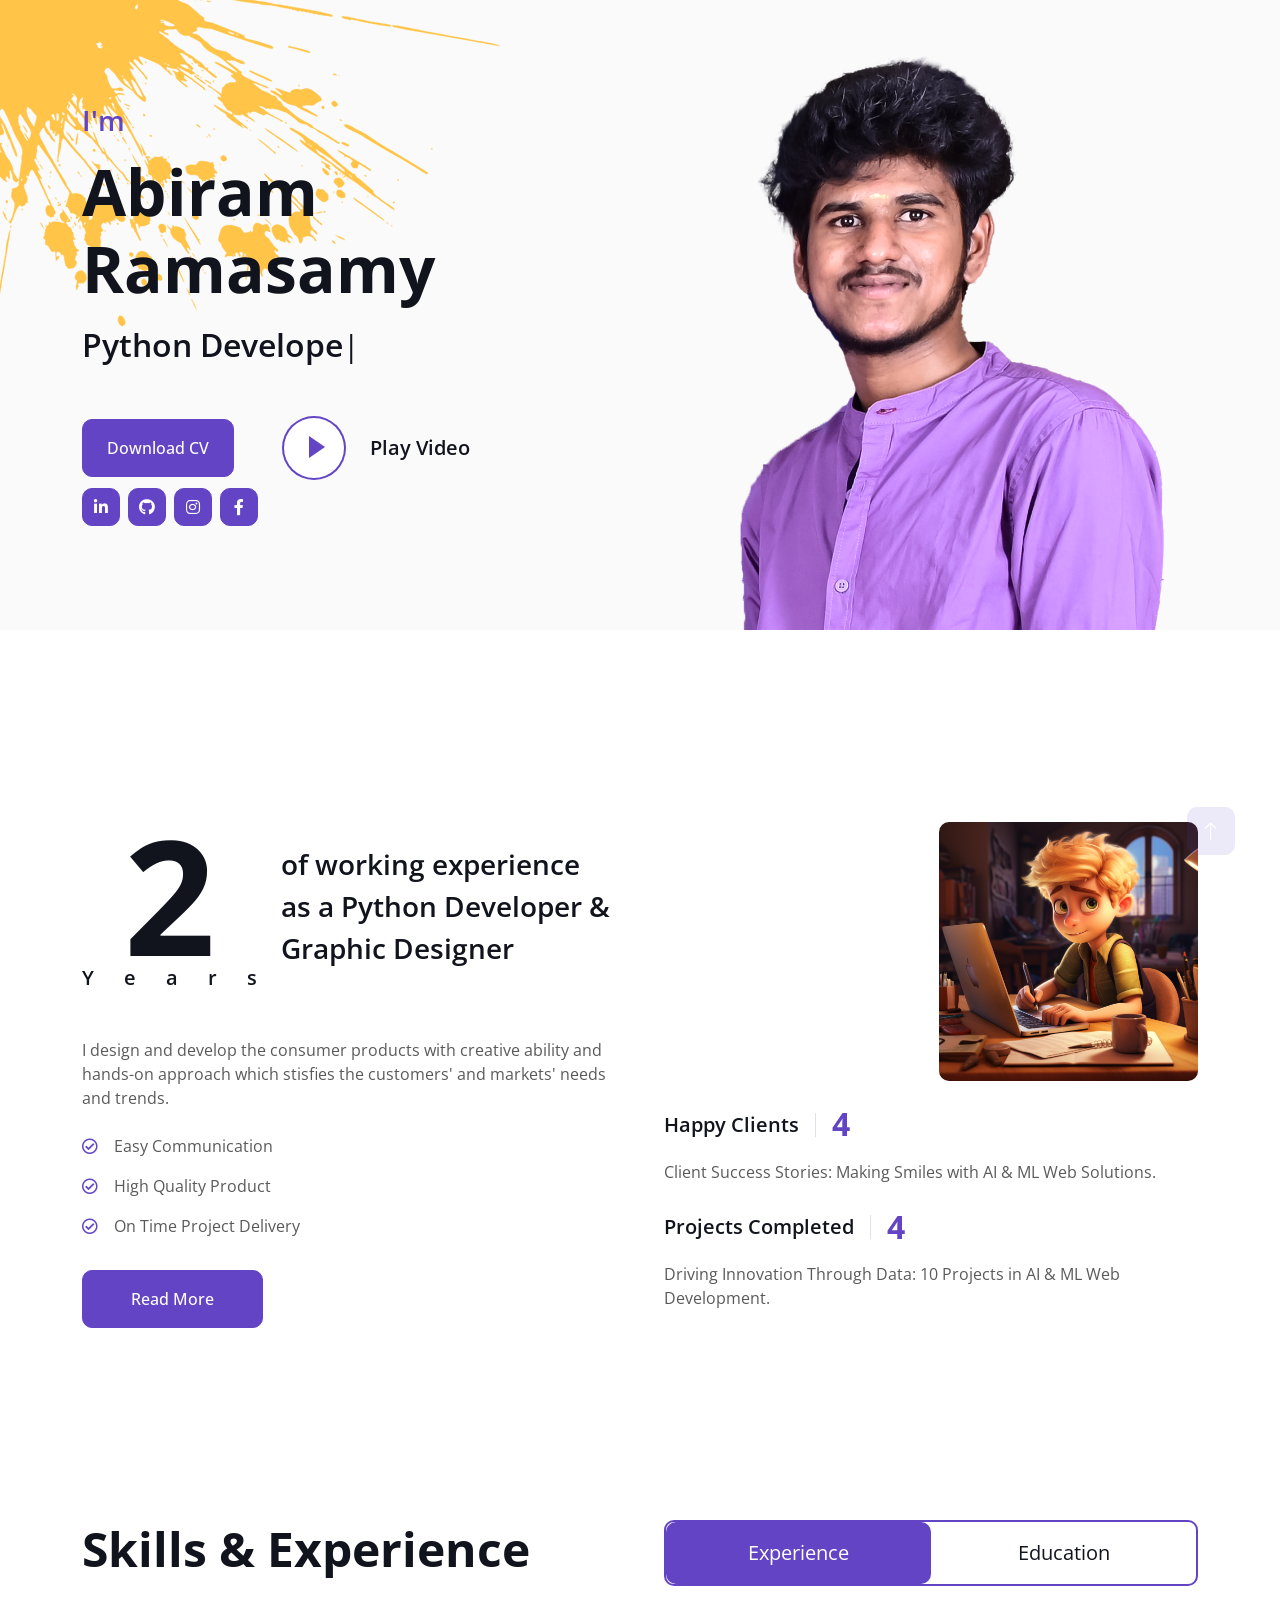
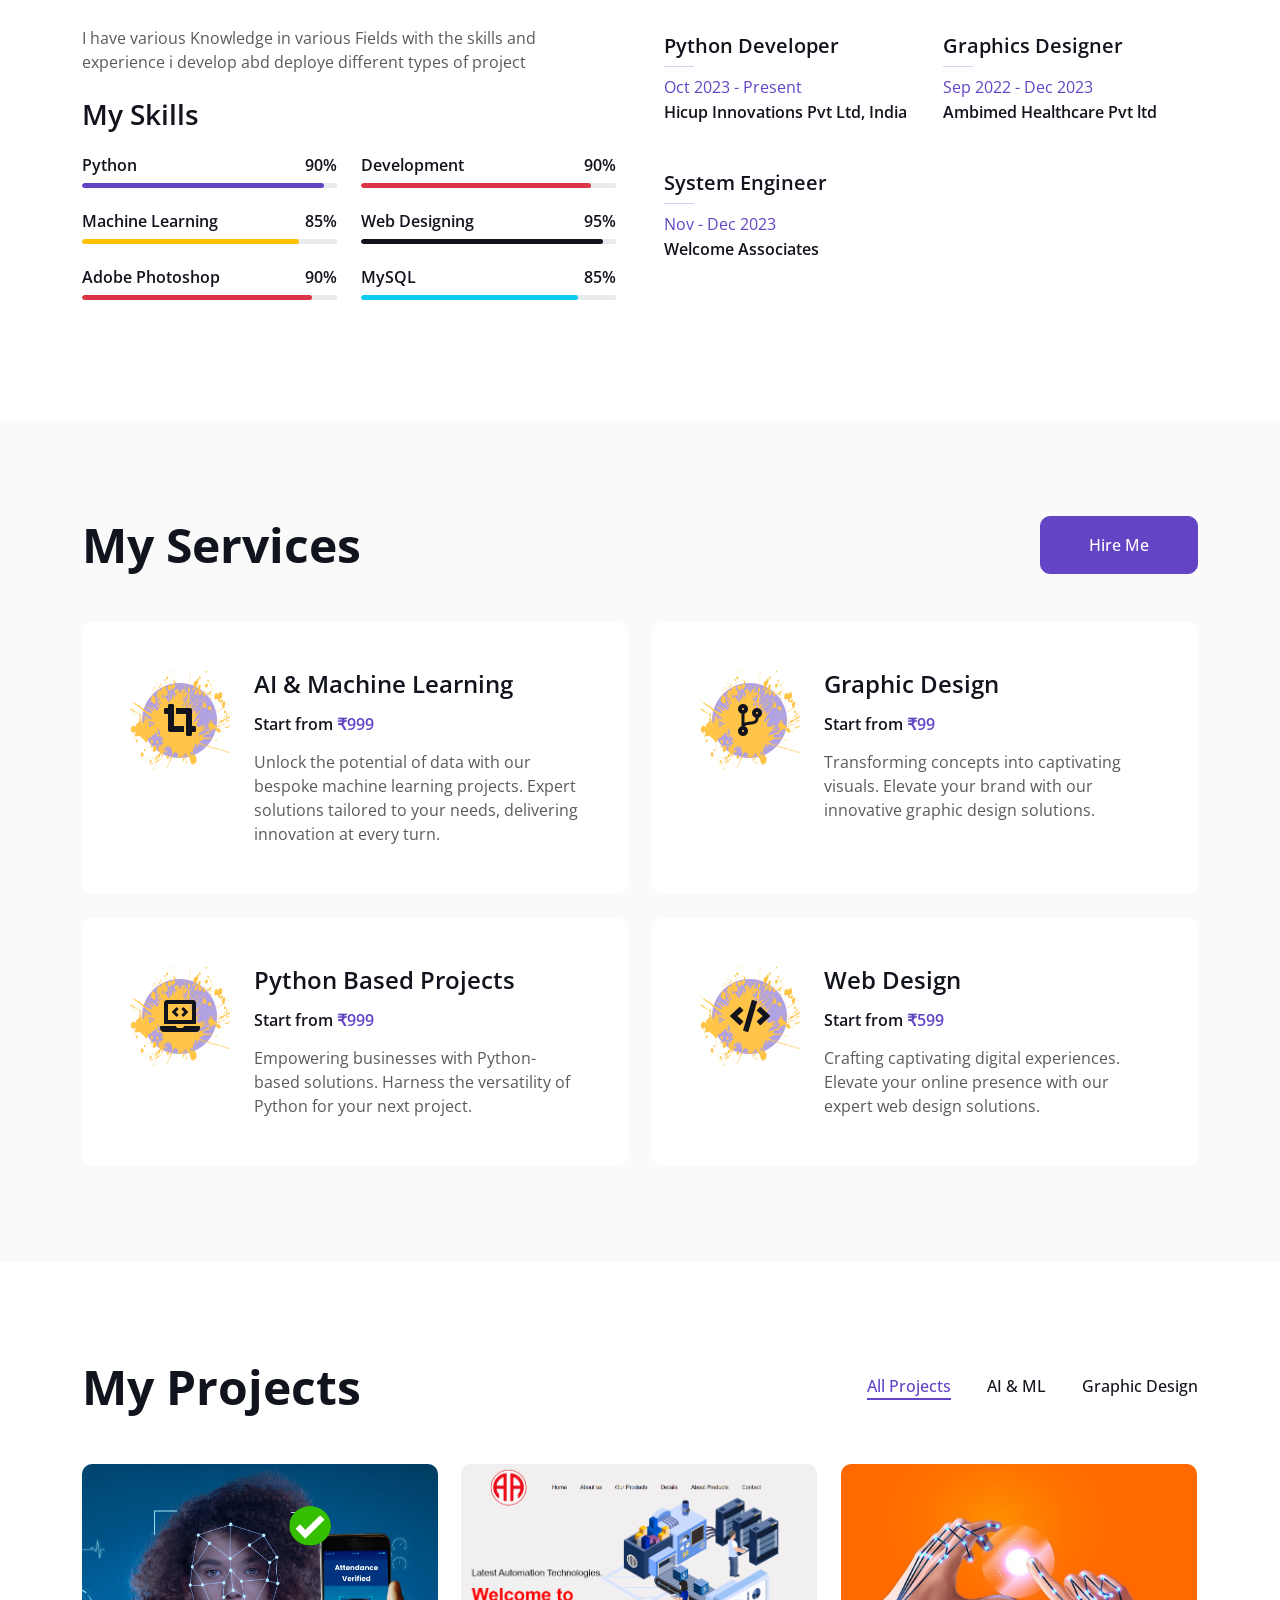
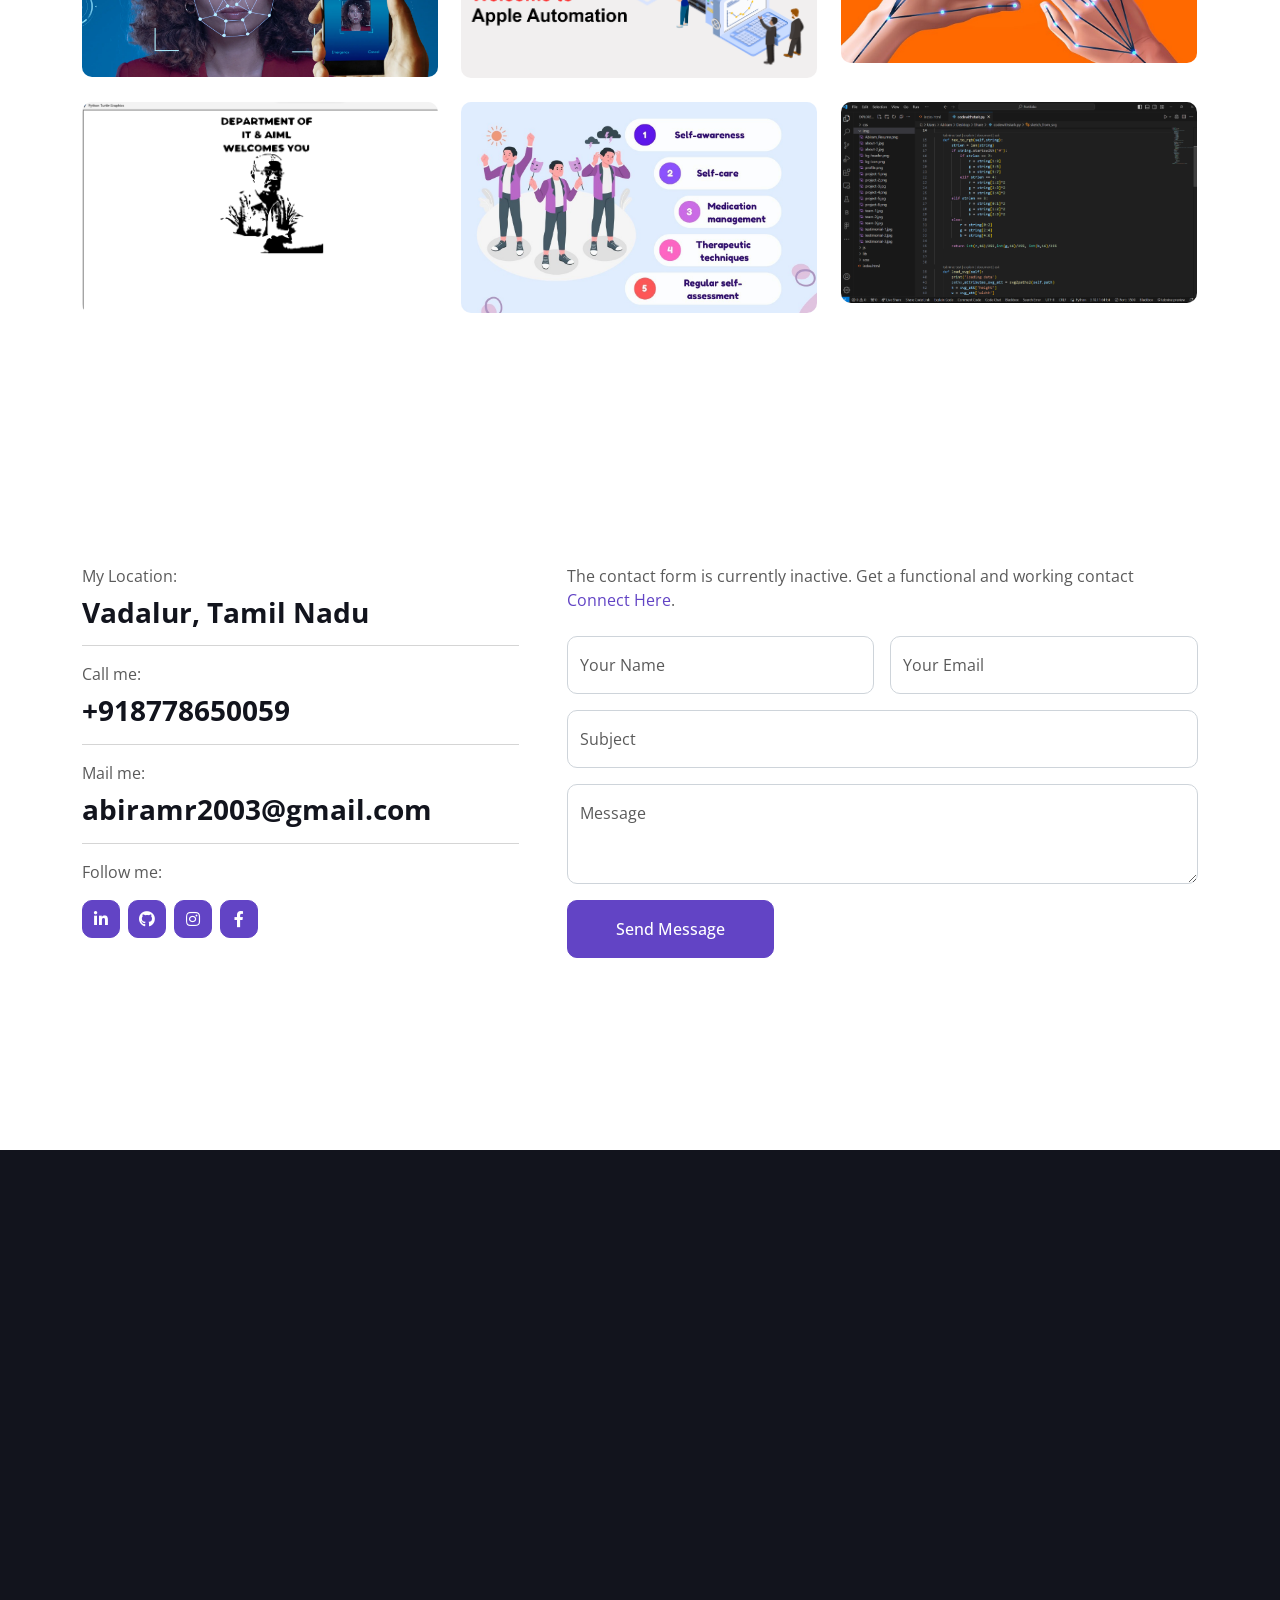
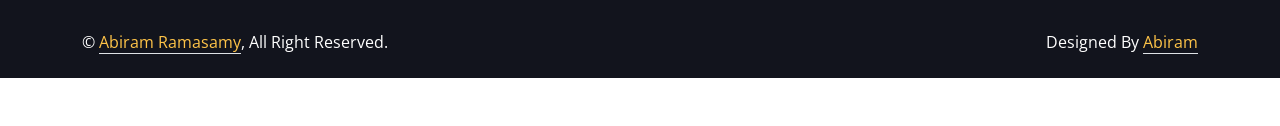
==== index.html @ 980f1acc "new js" ====
<!DOCTYPE html>
<html lang="en">

<head>
    <meta charset="utf-8">
    <title>Abiram Portfolio  </title>
    <link
      rel="shortcut icon"
      href="img/logo.png"
      type="image/x-icon"
    />
    <meta content="width=device-width, initial-scale=1.0" name="viewport">
    <meta content="" name="keywords">
    <meta content="" name="description">

    <!-- Favicon -->
    <link href="img/favicon.ico" rel="icon">

    <!-- Google Web Fonts -->
    <link rel="preconnect" href="https://fonts.googleapis.com">
    <link rel="preconnect" href="https://fonts.gstatic.com" crossorigin>
    <link href="https://fonts.googleapis.com/css2?family=Open+Sans:wght@400;500;600;700;800&display=swap" rel="stylesheet"> 

    <!-- Icon Font Stylesheet -->
    <link href="https://cdnjs.cloudflare.com/ajax/libs/font-awesome/5.10.0/css/all.min.css" rel="stylesheet">
    <link href="https://cdn.jsdelivr.net/npm/bootstrap-icons@1.4.1/font/bootstrap-icons.css" rel="stylesheet">

    <!-- Libraries Stylesheet -->
    <link href="lib/animate/animate.min.css" rel="stylesheet">
    <link href="lib/lightbox/css/lightbox.min.css" rel="stylesheet">
    <link href="lib/owlcarousel/assets/owl.carousel.min.css" rel="stylesheet">

    <!-- Customized Bootstrap Stylesheet -->
    <link href="css/bootstrap.min.css" rel="stylesheet">

    <!-- Template Stylesheet -->
    <link href="css/style.css" rel="stylesheet">
</head>

<body data-bs-spy="scroll" data-bs-target=".navbar" data-bs-offset="51">
    <!-- Spinner Start -->
    <div id="spinner" class="show bg-white position-fixed translate-middle w-100 vh-100 top-50 start-50 d-flex align-items-center justify-content-center">
        <div class="spinner-border text-primary" style="width: 3rem; height: 3rem;" role="status">
            <span class="sr-only">Loading...</span>
        </div>
    </div>
    <!-- Spinner End -->


    <!-- Navbar Start -->
    <nav class="navbar navbar-expand-lg bg-white navbar-light fixed-top shadow py-lg-0 px-4 px-lg-5 wow fadeIn" data-wow-delay="0.1s">
        <a href="index.html" class="navbar-brand d-block d-lg-none">
            <h1 class="text-primary fw-bold m-0">Abiram</h1>
        </a>
        <button type="button" class="navbar-toggler" data-bs-toggle="collapse" data-bs-target="#navbarCollapse">
            <span class="navbar-toggler-icon"></span>
        </button>
        <div class="collapse navbar-collapse justify-content-between py-4 py-lg-0" id="navbarCollapse">
            <div class="navbar-nav ms-auto py-0">
                <a href="#home" class="nav-item nav-link active">Home</a>
                <a href="#about" class="nav-item nav-link">About</a>
                <a href="#skill" class="nav-item nav-link">Skills</a>
                <a href="#service" class="nav-item nav-link">Services</a>
            </div>
            <a href="index.html" class="navbar-brand bg-secondary py-3 px-4 mx-3 d-none d-lg-block">
                <h1 class="text-primary fw-bold m-0">Abiram</h1>
            </a>
            <div class="navbar-nav me-auto py-0">
                <a href="#project" class="nav-item nav-link">Projects</a>
            <!-- <a href="#team" class="nav-item nav-link">Team</a> --> 
                <!--<a href="#testimonial" class="nav-item nav-link">Testimonial</a>--> 
                <a href="#contact" class="nav-item nav-link">Contact</a>
            </div>
        </div>
    </nav>
    <!-- Navbar End -->


    <!-- Header Start -->
    <div class="container-fluid bg-light my-6 mt-0" id="home">
        <div class="container">
            <div class="row g-5 align-items-center">
                <div class="col-lg-6 py-6 pb-0 pt-lg-0">
                    <h3 class="text-primary mb-3">I'm</h3>
                    <h1 class="display-3 mb-3">Abiram Ramasamy</h1>
                    <h2 class="typed-text-output d-inline"></h2>
                    <div class="typed-text d-none">Python Developer 🤖, Graphic Designer, Student, AI Engineer</div>
                    <div class="d-flex align-items-center pt-5">
                        <a href="img/Abiram_Resume.pdf" class="btn btn-primary py-3 px-4 me-5">Download CV</a>
                        <button type="button" class="btn-play" data-bs-toggle="modal"
                            data-src="https://www.youtube.com/embed/DWRcNpR6Kdc" data-bs-target="#videoModal">
                            <span></span>
                        </button>
                        <h5 class="ms-4 mb-0 d-none d-sm-block">Play Video</h5>
                    </div>



                    <div class="d-flex pt-2">
                        <a class="btn btn-square btn-primary me-2" href="https://www.linkedin.com/in/abiram-r/"><i class="fab fa-linkedin-in"></i></a>
                        <a class="btn btn-square btn-primary me-2" href="https://github.com/abiram965"><i class="fab fa-github"></i></a>
                        <a class="btn btn-square btn-primary me-2" href="https://www.instagram.com/abiram_ramasamy/"><i class="fab fa-instagram"></i></a>
                        <a class="btn btn-square btn-primary me-2" href="https://www.facebook.com/profile.php?id=100009310521903"><i class="fab fa-facebook-f"></i></a>
                    </div>

                </div>
                <div class="col-lg-6">
                    <img class="img-fluid" src="img/Head.png" alt="">
                </div>
            </div>
        </div>
    </div>
    <!-- Header End -->


    <!-- Video Modal Start -->
    <div class="modal modal-video fade" id="videoModal" tabindex="-1" aria-labelledby="exampleModalLabel" aria-hidden="true">
        <div class="modal-dialog">
            <div class="modal-content rounded-0">
                <div class="modal-header">
                    <h3 class="modal-title" id="exampleModalLabel">Youtube Video</h3>
                    <button type="button" class="btn-close" data-bs-dismiss="modal" aria-label="Close"></button>
                </div>
                <div class="modal-body">
                    <!-- 16:9 aspect ratio -->
                    <div class="ratio ratio-16x9">
                        <iframe class="embed-responsive-item" src="" id="video" allowfullscreen allowscriptaccess="always"
                            allow="autoplay"></iframe>
                    </div>
                </div>
            </div>
        </div>
    </div>
    <!-- Video Modal End -->


    <!-- About Start -->
    <div class="container-xxl py-6" id="about">
        <div class="container">
            <div class="row g-5">
                <div class="col-lg-6 wow fadeInUp" data-wow-delay="0.1s">
                    <div class="d-flex align-items-center mb-5">
                        <div class="years flex-shrink-0 text-center me-4">
                            <h1 class="display-1 mb-0">2</h1>
                            <h5 class="mb-0">Years</h5>
                        </div>
                        <h3 class="lh-base mb-0">of working experience as a Python Developer & Graphic Designer</h3>
                    </div>
                    <p class="mb-4">I design and develop the consumer products with creative ability and
                        hands-on approach which stisfies the customers' and markets' needs and trends.</p>
                    <p class="mb-3"><i class="far fa-check-circle text-primary me-3"></i>Easy Communication</p>
                    <p class="mb-3"><i class="far fa-check-circle text-primary me-3"></i>High Quality Product</p>
                    <p class="mb-3"><i class="far fa-check-circle text-primary me-3"></i>On Time Project Delivery</p>
                    <a class="btn btn-primary py-3 px-5 mt-3" href="">Read More</a>
                </div>
                <div class="col-lg-6 wow fadeInUp" data-wow-delay="0.5s">
                    <div class="row g-3 mb-4">
                        <div class="col-sm-6">
                            <img class="img-fluid rounded" src="img/about-1.jpg" alt="">
                        </div>
                        <div class="col-sm-6">
                            <img class="img-fluid rounded" src="img/about-2.jpg" alt="">
                        </div>
                    </div>
                    <div class="d-flex align-items-center mb-3">
                        <h5 class="border-end pe-3 me-3 mb-0">Happy Clients</h5>
                        <h2 class="text-primary fw-bold mb-0" data-toggle="counter-up">10</h2>
                    </div>
                    <p class="mb-4">Client Success Stories: Making Smiles with AI & ML Web Solutions.</p>
                    <div class="d-flex align-items-center mb-3">
                        <h5 class="border-end pe-3 me-3 mb-0">Projects Completed</h5>
                        <h2 class="text-primary fw-bold mb-0" data-toggle="counter-up">10</h2>
                    </div>
                    <p class="mb-0">Driving Innovation Through Data: 10 Projects in AI & ML Web Development.</p>
                </div>
            </div>
        </div>
    </div>
    <!-- About End -->


    <!-- Expertise Start -->
    <div class="container-xxl py-6 pb-5" id="skill">
        <div class="container">
            <div class="row g-5">
                <div class="col-lg-6 wow fadeInUp" data-wow-delay="0.1s">
                    <h1 class="display-5 mb-5">Skills & Experience</h1>
                    <p class="mb-4">I have various Knowledge in various Fields with the skills and experience i develop abd deploye different types of project</p>
                    <h3 class="mb-4">My Skills</h3>
                    <div class="row align-items-center">
                        <div class="col-md-6">
                            <div class="skill mb-4">
                                <div class="d-flex justify-content-between">
                                    <h6 class="font-weight-bold">Python</h6>
                                    <h6 class="font-weight-bold">90%</h6>
                                </div>
                                <div class="progress">
                                    <div class="progress-bar bg-primary" role="progressbar" aria-valuenow="95" aria-valuemin="0" aria-valuemax="100"></div>
                                </div>
                            </div>
                            <div class="skill mb-4">
                                <div class="d-flex justify-content-between">
                                    <h6 class="font-weight-bold">Machine Learning</h6>
                                    <h6 class="font-weight-bold">85%</h6>
                                </div>
                                <div class="progress">
                                    <div class="progress-bar bg-warning" role="progressbar" aria-valuenow="85" aria-valuemin="0" aria-valuemax="100"></div>
                                </div>
                            </div>
                            <div class="skill mb-4">
                                <div class="d-flex justify-content-between">
                                    <h6 class="font-weight-bold">Adobe Photoshop</h6>
                                    <h6 class="font-weight-bold">90%</h6>
                                </div>
                                <div class="progress">
                                    <div class="progress-bar bg-danger" role="progressbar" aria-valuenow="90" aria-valuemin="0" aria-valuemax="100"></div>
                                </div>
                            </div>
                        </div>
                        <div class="col-md-6">
                            <div class="skill mb-4">
                                <div class="d-flex justify-content-between">
                                    <h6 class="font-weight-bold">Development</h6>
                                    <h6 class="font-weight-bold">90%</h6>
                                </div>
                                <div class="progress">
                                    <div class="progress-bar bg-danger" role="progressbar" aria-valuenow="90" aria-valuemin="0" aria-valuemax="100"></div>
                                </div>
                            </div>
                            <div class="skill mb-4">
                                <div class="d-flex justify-content-between">
                                    <h6 class="font-weight-bold">Web Designing</h6>
                                    <h6 class="font-weight-bold">95%</h6>
                                </div>
                                <div class="progress">
                                    <div class="progress-bar bg-dark" role="progressbar" aria-valuenow="95" aria-valuemin="0" aria-valuemax="100"></div>
                                </div>
                            </div>
                            <div class="skill mb-4">
                                <div class="d-flex justify-content-between">
                                    <h6 class="font-weight-bold">MySQL</h6>
                                    <h6 class="font-weight-bold">85%</h6>
                                </div>
                                <div class="progress">
                                    <div class="progress-bar bg-info" role="progressbar" aria-valuenow="85" aria-valuemin="0" aria-valuemax="100"></div>
                                </div>
                            </div>
                        </div>
                    </div>
                </div>
                <div class="col-lg-6 wow fadeInUp" data-wow-delay="0.5s">
                    <ul class="nav nav-pills rounded border border-2 border-primary mb-5">
                        <li class="nav-item w-50">
                            <button class="nav-link w-100 py-3 fs-5 active" data-bs-toggle="pill" href="#tab-1">Experience</button>
                        </li>
                        <li class="nav-item w-50">
                            <button class="nav-link w-100 py-3 fs-5" data-bs-toggle="pill" href="#tab-2">Education</button>
                        </li>
                    </ul>
                    <div class="tab-content">
                        <div id="tab-1" class="tab-pane fade show p-0 active">
                            <div class="row gy-5 gx-4">
                                <div class="col-sm-6">
                                    <h5> Python Developer</h5>
                                    <hr class="text-primary my-2">
                                    <p class="text-primary mb-1">Oct 2023  - Present </p>
                                    <h6 class="mb-0">Hicup Innovations Pvt  Ltd, India</h6>
                                </div>
                                <div class="col-sm-6">
                                    <h5>Graphics Designer</h5>
                                    <hr class="text-primary my-2">
                                    <p class="text-primary mb-1">Sep 2022 - Dec 2023</p>
                                    <h6 class="mb-0">Ambimed Healthcare Pvt ltd</h6>
                                </div>
                                <div class="col-sm-6">
                                    <h5>System Engineer</h5>
                                    <hr class="text-primary my-2">
                                    <p class="text-primary mb-1">Nov - Dec 2023</p>
                                    <h6 class="mb-0">Welcome Associates</h6>
                                </div>
                               
                            </div>
                        </div>
                        <div id="tab-2" class="tab-pane fade show p-0">
                            <div class="row gy-5 gx-4">
                                <div class="col-sm-6">
                                    <h5>Bachelor of Artificial Intelligence and Machine Learning</h5>
                                    <hr class="text-primary my-2">
                                    <p class="text-primary mb-1">2021 - 2025</p>
                                    <h6 class="mb-0">SNS COLLEGE OF TECHNOLOGY</h6>
                                </div>
                                <div class="col-sm-6">
                                    <h5>All India Senior School Certificate Examination (AISSCE)</h5>
                                    <hr class="text-primary my-2">
                                    <p class="text-primary mb-1">2020 - 2021</p>
                                    <h6 class="mb-0">Jawahar Higher  Sec School, CBSE</h6>
                                </div>
                                <div class="col-sm-6">
                                    <h5>All India Secondary School Examination (AISSE)</h5>
                                    <hr class="text-primary my-2">
                                    <p class="text-primary mb-1">2018 - 2019</p>
                                    <h6 class="mb-0">Jawahar Higher  Sec School, CBSE</h6>
                                </div>
                                
                            </div>
                        </div>
                    </div>
                </div>
            </div>
        </div>
    </div>
    <!-- Expertise End -->


    <!-- Service Start -->
    <div class="container-fluid bg-light my-5 py-6" id="service">
        <div class="container">
            <div class="row g-5 mb-5 wow fadeInUp" data-wow-delay="0.1s">
                <div class="col-lg-6">
                    <h1 class="display-5 mb-0">My Services</h1>
                </div>
                <div class="col-lg-6 text-lg-end">
                    <a class="btn btn-primary py-3 px-5" href="">Hire Me</a>
                </div>
            </div>
            <div class="row g-4">
                <div class="col-lg-6 wow fadeInUp" data-wow-delay="0.1s">
                    <div class="service-item d-flex flex-column flex-sm-row bg-white rounded h-100 p-4 p-lg-5">
                        <div class="bg-icon flex-shrink-0 mb-3">
                            <i class="fa fa-crop-alt fa-2x text-dark"></i>
                        </div>
                        <div class="ms-sm-4">
                            <h4 class="mb-3">AI & Machine Learning</h4>
                            <h6 class="mb-3">Start from <span class="text-primary">₹999</span></h6>
                            <span>Unlock the potential of data with our bespoke machine learning projects. Expert solutions tailored to your needs, delivering innovation at every turn.</span>
                        </div>
                    </div>
                </div>
                <div class="col-lg-6 wow fadeInUp" data-wow-delay="0.3s">
                    <div class="service-item d-flex flex-column flex-sm-row bg-white rounded h-100 p-4 p-lg-5">
                        <div class="bg-icon flex-shrink-0 mb-3">
                            <i class="fa fa-code-branch fa-2x text-dark"></i>
                        </div>
                        <div class="ms-sm-4">
                            <h4 class="mb-3">Graphic Design</h4>
                            <h6 class="mb-3">Start from <span class="text-primary">₹99</span></h6>
                            <span>Transforming concepts into captivating visuals. Elevate your brand with our innovative graphic design solutions.</span>
                        </div>
                    </div>
                </div>
                <div class="col-lg-6 wow fadeInUp" data-wow-delay="0.3s">
                    <div class="service-item d-flex flex-column flex-sm-row bg-white rounded h-100 p-4 p-lg-5">
                        <div class="bg-icon flex-shrink-0 mb-3">
                            <i class="fa fa-laptop-code fa-2x text-dark"></i>
                        </div>
                        <div class="ms-sm-4">
                            <h4 class="mb-3">Python Based Projects</h4>
                            <h6 class="mb-3">Start from <span class="text-primary">₹999</span></h6>
                            <span>Empowering businesses with Python-based solutions. Harness the versatility of Python for your next project.</span>
                        </div>
                    </div>
                </div>

                <div class="col-lg-6 wow fadeInUp" data-wow-delay="0.1s">
                    <div class="service-item d-flex flex-column flex-sm-row bg-white rounded h-100 p-4 p-lg-5">
                        <div class="bg-icon flex-shrink-0 mb-3">
                            <i class="fa fa-code fa-2x text-dark"></i>
                        </div>
                        <div class="ms-sm-4">
                            <h4 class="mb-3">Web Design</h4>
                            <h6 class="mb-3">Start from <span class="text-primary">₹599</span></h6>
                            <span>Crafting captivating digital experiences. Elevate your online presence with our expert web design solutions.</span>
                        </div>
                    </div>
                </div>
                
            </div>
        </div>
    </div>
    <!-- Service End -->


    <!-- Projects Start -->
    <div class="container-xxl py-6 pt-5" id="project">
        <div class="container">
            <div class="row g-5 mb-5 align-items-center wow fadeInUp" data-wow-delay="0.1s">
                <div class="col-lg-6">
                    <h1 class="display-5 mb-0">My Projects</h1>
                </div>
                <div class="col-lg-6 text-lg-end">
                    <ul class="list-inline mx-n3 mb-0" id="portfolio-flters">
                        <li class="mx-3 active" data-filter="*">All Projects</li>
                        <li class="mx-3" data-filter=".first">AI & ML</li>
                        <li class="mx-3" data-filter=".second">Graphic Design</li>
                    </ul>
                </div>
            </div>
            <div class="row g-4 portfolio-container wow fadeInUp" data-wow-delay="0.1s">
                <div class="col-lg-4 col-md-6 portfolio-item first">
                    <div class="portfolio-img rounded overflow-hidden">
                        <img class="img-fluid" src="img/project-1.png" alt="">
                        <div class="portfolio-btn">
                            <a class="btn btn-lg-square btn-outline-secondary border-2 mx-1" href="img/project-1.png" data-lightbox="portfolio"><i class="fa fa-eye"></i></a>
                            <a class="btn btn-lg-square btn-outline-secondary border-2 mx-1" href=""><i class="fa fa-link"></i></a>
                        </div>
                    </div>
                </div>
                <div class="col-lg-4 col-md-6 portfolio-item second">
                    <div class="portfolio-img rounded overflow-hidden">
                        <img class="img-fluid" src="img/project-2.png" alt="">
                        <div class="portfolio-btn">
                            <a class="btn btn-lg-square btn-outline-secondary border-2 mx-1" href="img/project-2.png" data-lightbox="portfolio"><i class="fa fa-eye"></i></a>
                            <a class="btn btn-lg-square btn-outline-secondary border-2 mx-1" href=""><i class="fa fa-link"></i></a>
                        </div>
                    </div>
                </div>
                <div class="col-lg-4 col-md-6 portfolio-item first">
                    <div class="portfolio-img rounded overflow-hidden">
                        <img class="img-fluid" src="img/project-3.jpg" alt="">
                        <div class="portfolio-btn">
                            <a class="btn btn-lg-square btn-outline-secondary border-2 mx-1" href="img/project-3.jpg" data-lightbox="portfolio"><i class="fa fa-eye"></i></a>
                            <a class="btn btn-lg-square btn-outline-secondary border-2 mx-1" href=""><i class="fa fa-link"></i></a>
                        </div>
                    </div>
                </div>
                <div class="col-lg-4 col-md-6 portfolio-item second">
                    <div class="portfolio-img rounded overflow-hidden">
                        <img class="img-fluid" src="img/project-4.png" alt="">
                        <div class="portfolio-btn">
                            <a class="btn btn-lg-square btn-outline-secondary border-2 mx-1" href="img/project-4.png" data-lightbox="portfolio"><i class="fa fa-eye"></i></a>
                            <a class="btn btn-lg-square btn-outline-secondary border-2 mx-1" href=""><i class="fa fa-link"></i></a>
                        </div>
                    </div>
                </div>
                <div class="col-lg-4 col-md-6 portfolio-item first">
                    <div class="portfolio-img rounded overflow-hidden">
                        <img class="img-fluid" src="img/project-5.jpg" alt="">
                        <div class="portfolio-btn">
                            <a class="btn btn-lg-square btn-outline-secondary border-2 mx-1" href="img/project-5.jpg" data-lightbox="portfolio"><i class="fa fa-eye"></i></a>
                            <a class="btn btn-lg-square btn-outline-secondary border-2 mx-1" href=""><i class="fa fa-link"></i></a>
                        </div>
                    </div>
                </div>
                <div class="col-lg-4 col-md-6 portfolio-item second">
                    <div class="portfolio-img rounded overflow-hidden">
                        <img class="img-fluid" src="img/project-6.png" alt="">
                        <div class="portfolio-btn">
                            <a class="btn btn-lg-square btn-outline-secondary border-2 mx-1" href="img/project-6.png" data-lightbox="portfolio"><i class="fa fa-eye"></i></a>
                            <a class="btn btn-lg-square btn-outline-secondary border-2 mx-1" href=""><i class="fa fa-link"></i></a>
                        </div>
                    </div>
                </div>
            </div>
        </div>
    </div>
    <!-- Projects End -->


    <!-- Team Start 
    <div class="container-xxl py-6 pb-5" id="team">
        <div class="container">
            <div class="row g-5 mb-5 wow fadeInUp" data-wow-delay="0.1s">
                <div class="col-lg-6">
                    <h1 class="display-5 mb-0">Team Members</h1>
                </div>
                <div class="col-lg-6 text-lg-end">
                    <a class="btn btn-primary py-3 px-5" href="">Contact Us</a>
                </div>
            </div>
            <div class="row g-4">
                <div class="col-lg-4 col-md-6 wow fadeInUp" data-wow-delay="0.1s">
                    <div class="team-item position-relative">
                        <img class="img-fluid rounded" src="img/team-1.jpg" alt="">
                        <div class="team-text bg-white rounded-end p-4">
                            <div>
                                <h5>Full Name</h5>
                                <span>Designer</span>
                            </div>
                            <i class="fa fa-arrow-right fa-2x text-primary"></i>
                        </div>
                    </div>
                </div>
                <div class="col-lg-4 col-md-6 wow fadeInUp" data-wow-delay="0.3s">
                    <div class="team-item position-relative">
                        <img class="img-fluid rounded" src="img/team-2.jpg" alt="">
                        <div class="team-text bg-white rounded-end p-4">
                            <div>
                                <h5>Full Name</h5>
                                <span>Designer</span>
                            </div>
                            <i class="fa fa-arrow-right fa-2x text-primary"></i>
                        </div>
                    </div>
                </div>
                <div class="col-lg-4 col-md-6 wow fadeInUp" data-wow-delay="0.5s">
                    <div class="team-item position-relative">
                        <img class="img-fluid rounded" src="img/team-3.jpg" alt="">
                        <div class="team-text bg-white rounded-end p-4">
                            <div>
                                <h5>Full Name</h5>
                                <span>Designer</span>
                            </div>
                            <i class="fa fa-arrow-right fa-2x text-primary"></i>
                        </div>
                    </div>
                </div>
            </div>
        </div>
    </div>


    -->
    <!-- Team End -->


    <!-- Testimonial Start 
    <div class="container-fluid bg-light py-5 my-5" id="testimonial">
        <div class="container-fluid py-5">
            <h1 class="display-5 text-center mb-5 wow fadeInUp" data-wow-delay="0.1s">Testimonial</h1>
            <div class="row justify-content-center">
                <div class="col-lg-3 d-none d-lg-block">
                    <div class="testimonial-left h-100">
                        <img class="img-fluid wow fadeIn" data-wow-delay="0.1s" src="img/testimonial-1.jpg" alt="">
                        <img class="img-fluid wow fadeIn" data-wow-delay="0.3s" src="img/testimonial-2.jpg" alt="">
                        <img class="img-fluid wow fadeIn" data-wow-delay="0.5s" src="img/testimonial-3.jpg" alt="">
                    </div>
                </div>
                <div class="col-lg-6 wow fadeInUp" data-wow-delay="0.5s">
                    <div class="owl-carousel testimonial-carousel">
                        <div class="testimonial-item text-center">
                            <div class="position-relative mb-5">
                                <img class="img-fluid rounded-circle border border-secondary p-2 mx-auto" src="img/testimonial-1.jpg" alt="">
                                <div class="testimonial-icon">
                                    <i class="fa fa-quote-left text-primary"></i>
                                </div>
                            </div>
                            <p class="fs-5 fst-italic">Dolores sed duo clita tempor justo dolor et stet lorem kasd labore dolore lorem ipsum. At lorem lorem magna ut et, nonumy et labore et tempor diam tempor erat.</p>
                            <hr class="w-25 mx-auto">
                            <h5>Client Name</h5>
                            <span>Profession</span>
                        </div>
                        <div class="testimonial-item text-center">
                            <div class="position-relative mb-5">
                                <img class="img-fluid rounded-circle border border-secondary p-2 mx-auto" src="img/testimonial-2.jpg" alt="">
                                <div class="testimonial-icon">
                                    <i class="fa fa-quote-left text-primary"></i>
                                </div>
                            </div>
                            <p class="fs-5 fst-italic">Dolores sed duo clita tempor justo dolor et stet lorem kasd labore dolore lorem ipsum. At lorem lorem magna ut et, nonumy et labore et tempor diam tempor erat.</p>
                            <hr class="w-25 mx-auto">
                            <h5>Client Name</h5>
                            <span>Profession</span>
                        </div>
                        <div class="testimonial-item text-center">
                            <div class="position-relative mb-5">
                                <img class="img-fluid rounded-circle border border-secondary p-2 mx-auto" src="img/testimonial-3.jpg" alt="">
                                <div class="testimonial-icon">
                                    <i class="fa fa-quote-left text-primary"></i>
                                </div>
                            </div>
                            <p class="fs-5 fst-italic">Dolores sed duo clita tempor justo dolor et stet lorem kasd labore dolore lorem ipsum. At lorem lorem magna ut et, nonumy et labore et tempor diam tempor erat.</p>
                            <hr class="w-25 mx-auto">
                            <h5>Client Name</h5>
                            <span>Profession</span>
                        </div>
                    </div>
                </div>
                <div class="col-lg-3 d-none d-lg-block">
                    <div class="testimonial-right h-100">
                        <img class="img-fluid wow fadeIn" data-wow-delay="0.1s" src="img/testimonial-1.jpg" alt="">
                        <img class="img-fluid wow fadeIn" data-wow-delay="0.3s" src="img/testimonial-2.jpg" alt="">
                        <img class="img-fluid wow fadeIn" data-wow-delay="0.5s" src="img/testimonial-3.jpg" alt="">
                    </div>
                </div>
            </div>
        </div>
    </div>

    -->
    <!-- Testimonial End -->
<!-- Contact Start -->
<div class="container-xxl pb-5" id="contact">
    <div class="container py-5">
        <div class="row g-5 mb-5 wow fadeInUp" data-wow-delay="0.1s">
            <div class="col-lg-6">
                <h1 class="display-5 mb-0">Let's Work Together</h1>
            </div>
            <div class="col-lg-6 text-lg-end">
                <a class="btn btn-primary py-3 px-5" href="">Say Hello</a>
            </div>
        </div>
        <div class="row g-5">
            <div class="col-lg-5 col-md-6 wow fadeInUp" data-wow-delay="0.1s">
                <p class="mb-2">My Location:</p>
                <h3 class="fw-bold">Vadalur, Tamil Nadu</h3>
                <hr class="w-100">
                <p class="mb-2">Call me:</p>
                <h3 class="fw-bold">+918778650059</h3>
                <hr class="w-100">
                <p class="mb-2">Mail me:</p>
                <h3 class="fw-bold">abiramr2003@gmail.com</h3>
                <hr class="w-100">
                <p class="mb-2">Follow me:</p>
                <div class="d-flex pt-2">
                    <a class="btn btn-square btn-primary me-2" href="https://www.linkedin.com/in/abiram-r/"><i class="fab fa-linkedin-in"></i></a>
                    <a class="btn btn-square btn-primary me-2" href="https://github.com/abiram965"><i class="fab fa-github"></i></a>
                    <a class="btn btn-square btn-primary me-2" href="https://www.instagram.com/abiram_ramasamy/"><i class="fab fa-instagram"></i></a>
                    <a class="btn btn-square btn-primary me-2" href="https://www.facebook.com/profile.php?id=100009310521903"><i class="fab fa-facebook-f"></i></a>
                </div>
            </div>
            <div class="col-lg-7 col-md-6 wow fadeInUp" data-wow-delay="0.5s">
                <p class="mb-4">The contact form is currently inactive. Get a functional and working contact  <a href="https://www.linkedin.com/in/abiram-r/">Connect Here</a>.</p>
                <form id="contactForm">
                    <div class="row g-3">
                        <div class="col-md-6">
                            <div class="form-floating">
                                <input type="text" class="form-control" id="name" placeholder="Your Name">
                                <label for="name">Your Name</label>
                            </div>
                        </div>
                        <div class="col-md-6">
                            <div class="form-floating">
                                <input type="email" class="form-control" id="email" placeholder="Your Email">
                                <label for="email">Your Email</label>
                            </div>
                        </div>
                        <div class="col-12">
                            <div class="form-floating">
                                <input type="text" class="form-control" id="subject" placeholder="Subject">
                                <label for="subject">Subject</label>
                            </div>
                        </div>
                        <div class="col-12">
                            <div class="form-floating">
                                <textarea class="form-control" placeholder="Leave a message here" id="message" style="height: 100px"></textarea>
                                <label for="message">Message</label>
                            </div>
                        </div>
                        <div class="col-12">
                            <button class="btn btn-primary py-3 px-5" type="submit">Send Message</button>
                        </div>
                    </div>
                </form>
            </div>
        </div>
    </div>
</div>
<!-- Contact End -->
<script>
document.getElementById('contactForm').addEventListener('submit', function(event) {
    event.preventDefault(); // Prevent the default form submission

    // Capture the form data
    const name = document.getElementById('name').value;
    const email = document.getElementById('email').value;
    const subject = document.getElementById('subject').value;
    const message = document.getElementById('message').value;

    // Log the data to ensure it's correct
    console.log('Form data:', { name, email, subject, message });

    // Send the data to Google Apps Script
    fetch('https://script.google.com/macros/s/AKfycbyzzcKATn_WD5iU_hxsi0YqYnkVUB9PArCk28gYxNVpYBSs986frxk7i1CmpsYKithV/exec', {
        method: 'POST',
        headers: {
            'Content-Type': 'application/json'
        },
        body: JSON.stringify({
            name: name,
            email: email,
            subject: subject,
            message: message
        })
    })
    .then(response => {
        console.log('Response status:', response.status);
        return response.json();
    })
    .then(data => {
        console.log('Response data:', data);
        if (data.result === 'success') {
            alert('Message sent successfully!');
        } else {
            console.error('Error response:', data);
            alert('There was an error sending your message.');
        }
    })
    .catch((error) => {
        console.error('Fetch error:', error);
        alert('There was an error sending your message.');
    });
});


</script>






    <!-- Map Start -->
    <div class="container-xxl pt-5 px-0 wow fadeInUp" data-wow-delay="0.1s">
        <div class="container-xxl pt-5 px-0">
            <div class="bg-dark">
                <iframe
                src="https://www.google.com/maps/embed?pb=!1m18!1m12!1m3!1d15635.055085736818!2d79.5544594!3d11.568785199999999!2m3!1f0!2f0!3f0!3m2!1i1024!2i768!4f13.1!3m3!1m2!1s0x3a54b784de470eff%3A0x81cc3c3ee8089b45!2sVadalur%2C%20Tamil%20Nadu%20607303!5e0!3m2!1sen!2sin!4v1707238335970!5m2!1sen!2sin"
                frameborder="0" style="width: 100%; height: 450px; border:0;" allowfullscreen="" aria-hidden="false"
                tabindex="0"></iframe>
            </div>
        </div>
    </div>
    <!-- Map End -->


    <!-- Copyright Start -->
    <div class="container-fluid bg-dark text-white py-4">
            <div class="container">
                <div class="row">
                    <div class="col-md-6 text-center text-md-start mb-3 mb-md-0">
                        &copy; <a class="border-bottom text-secondary" href="#">Abiram Ramasamy</a>, All Right Reserved.
                    </div>
                    <div class="col-md-6 text-center text-md-end">
                        Designed By <a class="border-bottom text-secondary" href="https://www.linkedin.com/in/abiram-r/">Abiram</a>
                    </div>
                </div>
            </div>
        </div>
    </div>
    <!-- Copyright End -->


    <!-- Back to Top -->
    <a href="#" class="btn btn-lg btn-primary btn-lg-square back-to-top"><i class="bi bi-arrow-up"></i></a>


    <!-- JavaScript Libraries -->
    <script src="https://code.jquery.com/jquery-3.4.1.min.js"></script>
    <script src="https://cdn.jsdelivr.net/npm/bootstrap@5.0.0/dist/js/bootstrap.bundle.min.js"></script>
    <script src="lib/wow/wow.min.js"></script>
    <script src="lib/easing/easing.min.js"></script>
    <script src="lib/waypoints/waypoints.min.js"></script>
    <script src="lib/typed/typed.min.js"></script>
    <script src="lib/counterup/counterup.min.js"></script>
    <script src="lib/owlcarousel/owl.carousel.min.js"></script>
    <script src="lib/isotope/isotope.pkgd.min.js"></script>
    <script src="lib/lightbox/js/lightbox.min.js"></script>

    <!-- Template Javascript -->
    <script src="js/main.js"></script>
</body>

</html>
---- css/style.css ----
/********** Template CSS **********/
:root {
    --primary: #6244C5;
    --secondary: #FFC448;
    --light: #FAFAFB;
    --dark: #12141D;
}

.back-to-top {
    position: fixed;
    display: none;
    right: 45px;
    bottom: 45px;
    z-index: 99;
}

.my-6 {
    margin-top: 6rem;
    margin-bottom: 6rem;
}

.py-6 {
    padding-top: 6rem;
    padding-bottom: 6rem;
}


/*** Spinner ***/
#spinner {
    opacity: 0;
    visibility: hidden;
    transition: opacity .5s ease-out, visibility 0s linear .5s;
    z-index: 99999;
}

#spinner.show {
    transition: opacity .5s ease-out, visibility 0s linear 0s;
    visibility: visible;
    opacity: 1;
}


/*** Button ***/
.btn {
    font-weight: 500;
    transition: .5s;
}

.btn.btn-primary,
.btn.btn-secondary {
    color: #FFFFFF;
}

.btn-square {
    width: 38px;
    height: 38px;
}

.btn-sm-square {
    width: 32px;
    height: 32px;
}

.btn-lg-square {
    width: 48px;
    height: 48px;
}

.btn-square,
.btn-sm-square,
.btn-lg-square {
    padding: 0;
    display: flex;
    align-items: center;
    justify-content: center;
    font-weight: normal;
}


/*** Navbar ***/
.navbar.fixed-top {
    display: none;
    transition: .5s;
}

.navbar .navbar-nav .nav-link {
    padding: 20px 15px;
    color: var(--dark);
    font-size: 18px;
    font-weight: 600;
    outline: none;
}

.navbar .navbar-nav .nav-link:hover,
.navbar .navbar-nav .nav-link.active {
    color: var(--primary);
}

@media (max-width: 991.98px) {
    .navbar .navbar-nav .nav-link  {
        padding: 10px 0;
    }
}


/*** Header ***/
#home {
    margin-bottom: 6rem;
    background: url(../img/bg-header.png) left top no-repeat;
}

.typed-cursor {
    font-size: 30px;
    color: var(--dark);
}

.btn-play {
    position: relative;
    display: block;
    box-sizing: content-box;
    width: 16px;
    height: 26px;
    border-radius: 100%;
    border: none;
    outline: none !important;
    padding: 18px 20px 20px 28px;
    background: var(--primary);
}

.btn-play:before {
    content: "";
    position: absolute;
    z-index: 0;
    left: 50%;
    top: 50%;
    transform: translateX(-50%) translateY(-50%);
    display: block;
    width: 60px;
    height: 60px;
    background: var(--primary);
    border-radius: 100%;
    animation: pulse-border 1500ms ease-out infinite;
}

.btn-play:after {
    content: "";
    position: absolute;
    z-index: 1;
    left: 50%;
    top: 50%;
    transform: translateX(-50%) translateY(-50%);
    display: block;
    width: 60px;
    height: 60px;
    background: #FFFFFF;
    border-radius: 100%;
    transition: all 200ms;
}

.btn-play span {
    display: block;
    position: relative;
    z-index: 3;
    width: 0;
    height: 0;
    left: -1px;
    border-left: 16px solid var(--primary);
    border-top: 11px solid transparent;
    border-bottom: 11px solid transparent;
}

@keyframes pulse-border {
    0% {
        transform: translateX(-50%) translateY(-50%) translateZ(0) scale(1);
        opacity: 1;
    }

    100% {
        transform: translateX(-50%) translateY(-50%) translateZ(0) scale(2);
        opacity: 0;
    }
}

.modal-video .modal-dialog {
    position: relative;
    max-width: 800px;
    margin: 60px auto 0 auto;
}

.modal-video .modal-body {
    position: relative;
    padding: 0px;
}

.modal-video .close {
    position: absolute;
    width: 30px;
    height: 30px;
    right: 0px;
    top: -30px;
    z-index: 999;
    font-size: 30px;
    font-weight: normal;
    color: #FFFFFF;
    background: #000000;
    opacity: 1;
}


/*** About ***/
#about .years .display-1 {
    font-size: 10rem;
    line-height: 9rem;
}

#about .years h5 {
    letter-spacing: 30px;
    margin-right: -30px;
}


/*** Skills ***/
#skill .progress {
    height: 5px;
    border-radius: 5px;
}

#skill .progress .progress-bar {
    width: 0px;
    border-radius: 5px;
    transition: 3s;
}

#skill .nav-pills .nav-link {
    color: var(--dark);
}

#skill .nav-pills .nav-link.active {
    color: #FFFFFF;
}

#skill .tab-content hr {
    width: 30px;
}


/*** Service ***/
.service-item .bg-icon {
    width: 100px;
    height: 100px;
    display: flex;
    align-items: center;
    justify-content: center;
    background: url(../img/bg-icon.png) center center no-repeat;
    background-size: cover;
}


/*** Project Portfolio ***/
#portfolio-flters li {
    display: inline-block;
    font-weight: 500;
    color: var(--dark);
    cursor: pointer;
    transition: .5s;
    border-bottom: 2px solid transparent;
}

#portfolio-flters li:hover,
#portfolio-flters li.active {
    color: var(--primary);
    border-color: var(--primary);
}

.portfolio-img {
    position: relative;
}

.portfolio-btn {
    position: absolute;
    width: 100%;
    height: 100%;
    top: 0;
    left: 0;
    background: rgba(98, 68, 197, .9);
    display: flex;
    align-items: flex-end;
    justify-content: flex-start;
    padding: 30px;
    padding-bottom: 100px !important;
    opacity: 0;
    transition: .5s;
}

.portfolio-item:hover .portfolio-btn {
    opacity: 1;
    padding-bottom: 30px !important;
}


/*** Team ***/
.team-item img {
    transition: .5s;
}

.team-item:hover img {
    opacity: .7;
}

.team-item .team-text {
    position: absolute;
    left: 0;
    right: 60px;
    bottom: 30px;
    display: flex;
    align-items: center;
    justify-content: space-between;
    opacity: 0;
    transition: .5s;
}

.team-item:hover .team-text {
    right: 30px;
    opacity: 1;
}

.team-item .team-text div {
    transition: .5s;
}

.team-item:hover .team-text div {
    margin-left: 30px;
}


/*** Testimonial ***/
.testimonial-left,
.testimonial-right {
    position: relative;
}

.testimonial-left img,
.testimonial-right img {
    position: absolute;
    padding: 5px;
    border: 1px solid var(--secondary);
    border-radius: 70px;
}

.testimonial-left img:nth-child(1),
.testimonial-right img:nth-child(3) {
    width: 70px;
    height: 70px;
    top: 10%;
    left: 50%;
    transform: translateX(-50%);
}

.testimonial-left img:nth-child(2),
.testimonial-right img:nth-child(2) {
    width: 60px;
    height: 60px;
    top: 50%;
    left: 10%;
    transform: translateY(-50%);
}

.testimonial-left img:nth-child(3),
.testimonial-right img:nth-child(1) {
    width: 50px;
    height: 50px;
    bottom: 10%;
    right: 10%;
}

.testimonial-carousel .owl-item img {
    width: 120px;
    height: 120px;
}

.testimonial-carousel .testimonial-icon {
    position: absolute;
    width: 40px;
    height: 40px;
    left: 50%;
    bottom: -15px;
    transform: translateX(-50%);
    display: flex;
    align-items: center;
    justify-content: center;
    background: #FFFFFF;
    border: 1px solid var(--secondary);
    border-radius: 60px;
}

.testimonial-carousel .owl-dots {
    height: 40px;
    margin-top: 25px;
    display: flex;
    align-items: center;
    justify-content: center;
}

.testimonial-carousel .owl-dot {
    position: relative;
    display: inline-block;
    margin: 0 5px;
    width: 30px;
    height: 30px;
    background: #FFFFFF;
    border: 2px solid var(--secondary);
    border-radius: 30px;
    transition: .5s;
}

.testimonial-carousel .owl-dot::after {
    position: absolute;
    content: "";
    width: 16px;
    height: 16px;
    top: 5px;
    left: 5px;
    border-radius: 16px;
    background: var(--secondary);
    transition: .5s;
}

.testimonial-carousel .owl-dot.active::after {
    background: var(--primary);
}
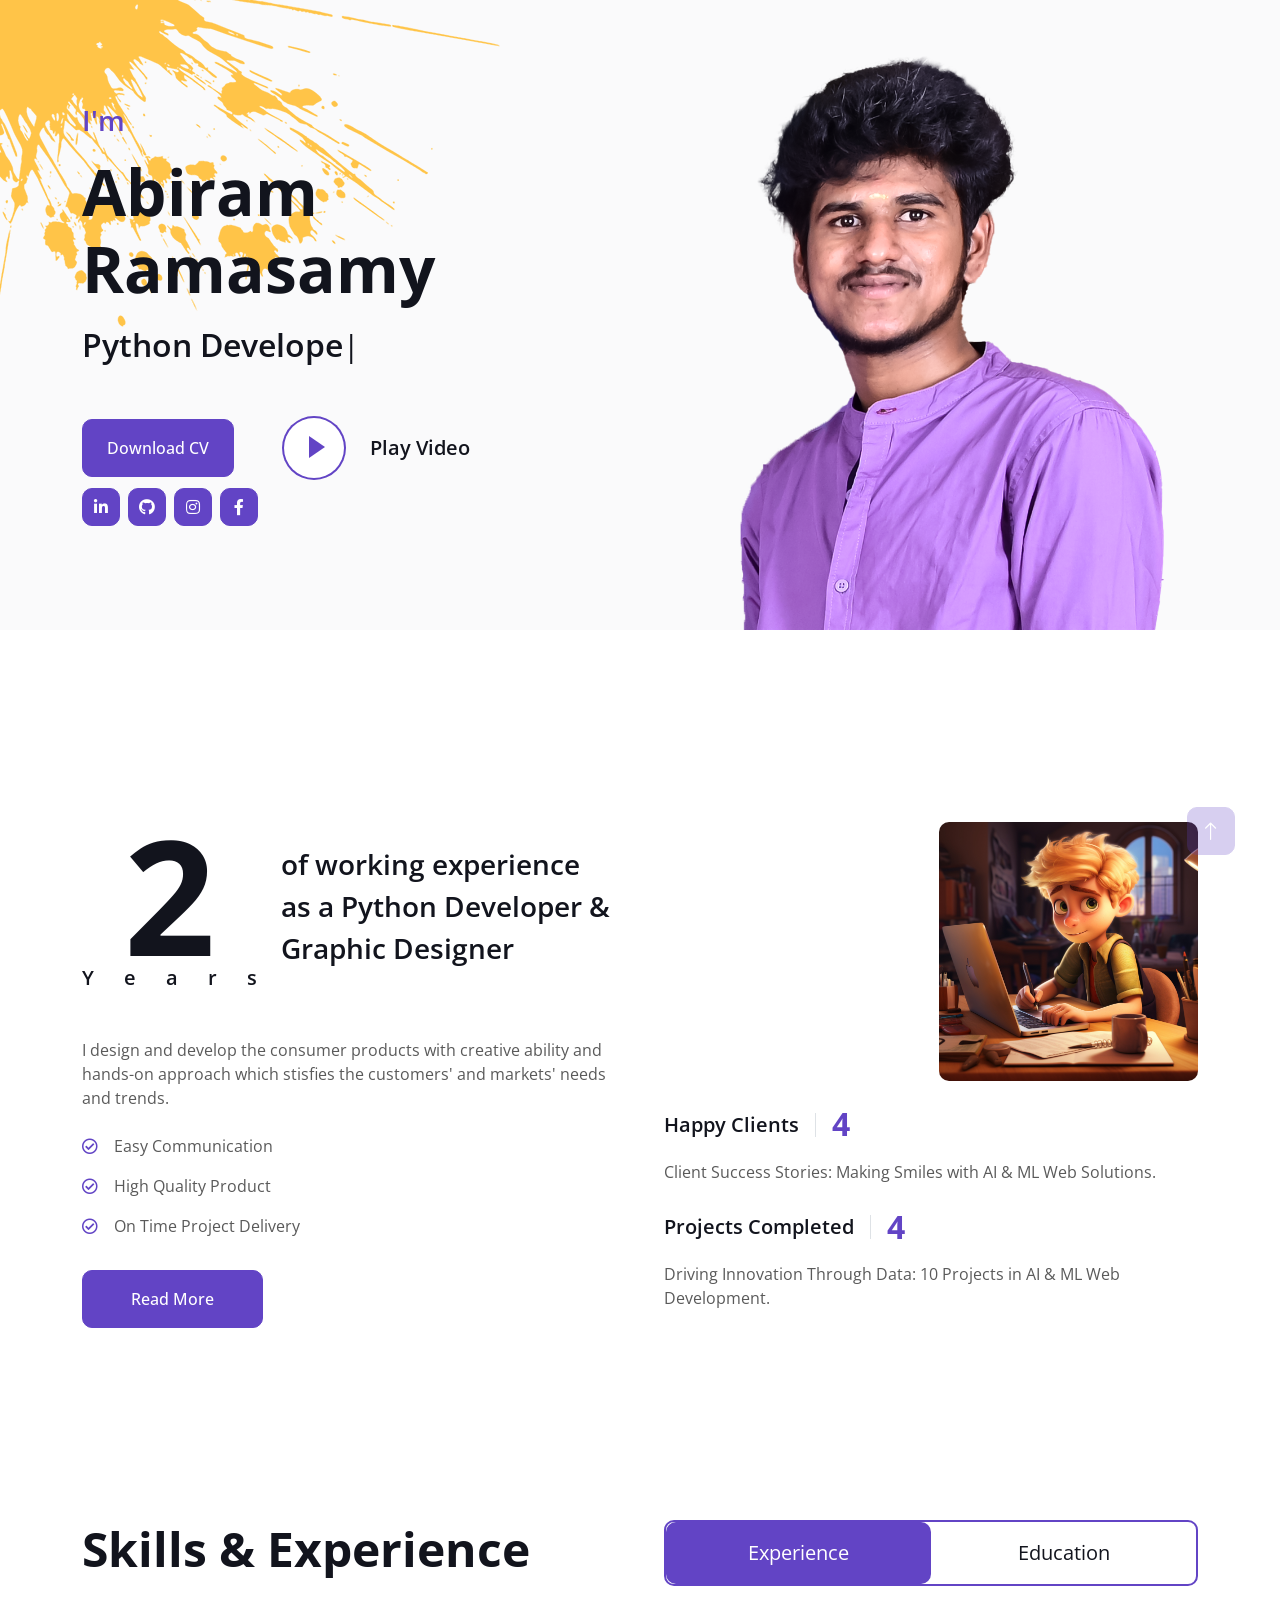
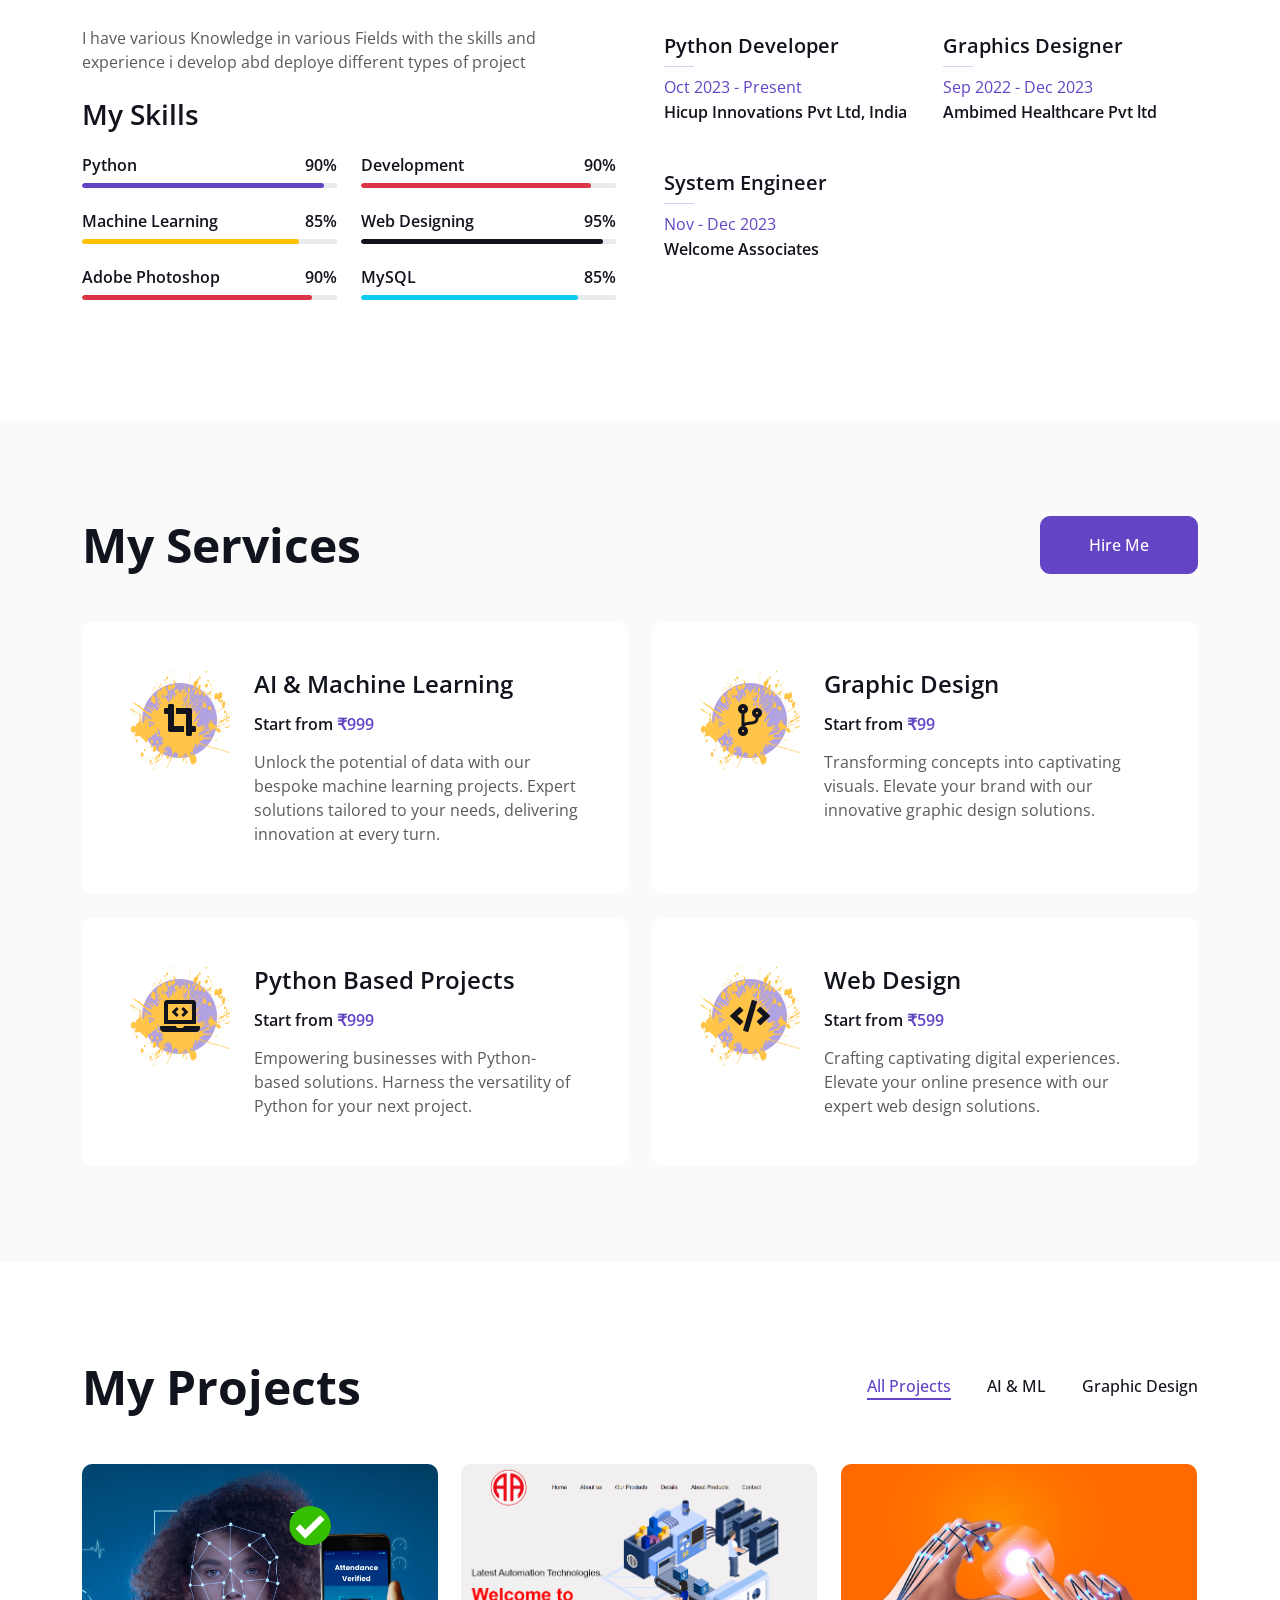
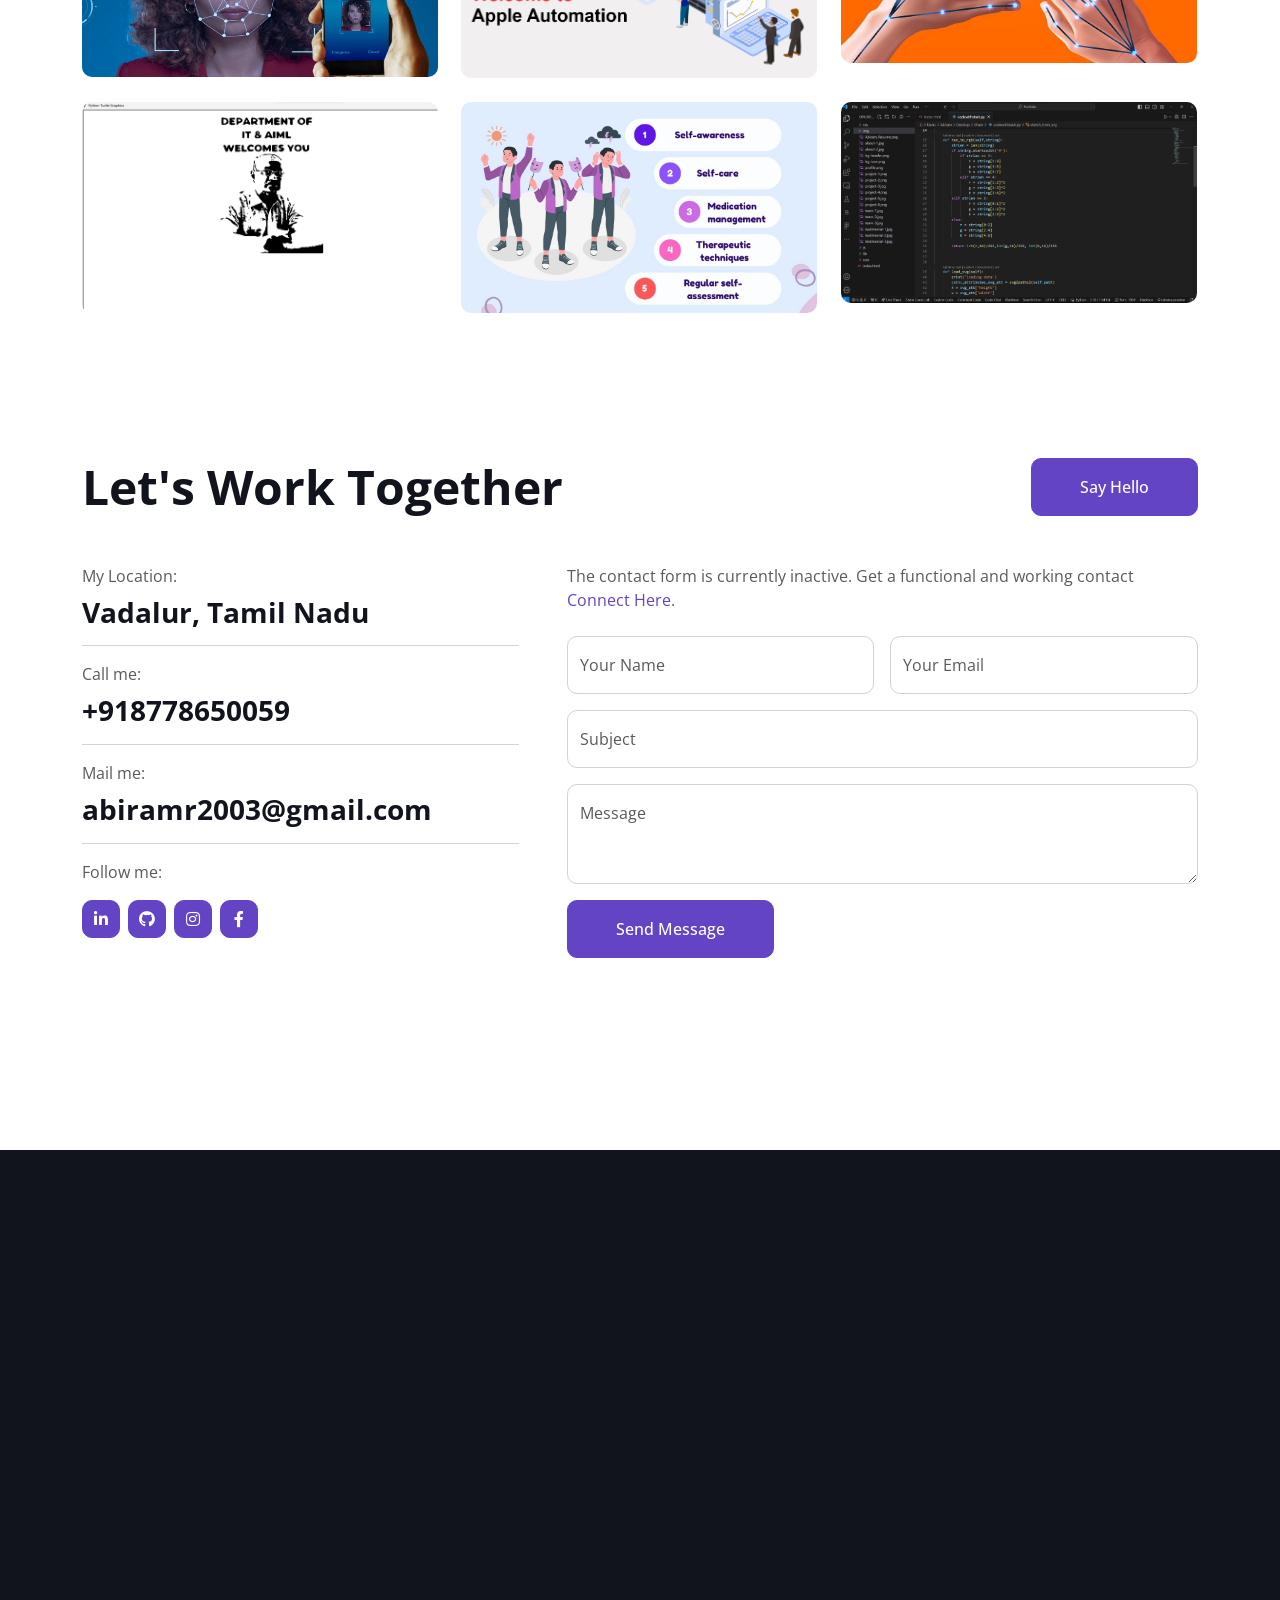
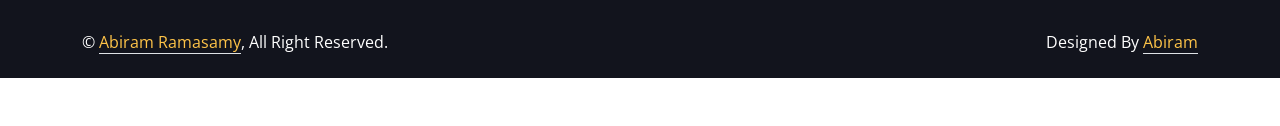
==== commit 1cf4e22c: "fd" ====
--- a/index.html
+++ b/index.html
@@ -660,7 +660,7 @@
     console.log('Form data:', { name, email, subject, message });
 
     // Send the data to Google Apps Script
-    fetch('https://script.google.com/macros/s/AKfycbyzzcKATn_WD5iU_hxsi0YqYnkVUB9PArCk28gYxNVpYBSs986frxk7i1CmpsYKithV/exec', {
+    fetch('https://script.google.com/macros/s/AKfycbyhRV5l8tWPvgF0T_TcuTfGcJ1ccMXd6npXLkVvfm-CoTNqeP1OrfWmpVSEDCViq3Vm/exec', {
         method: 'POST',
         headers: {
             'Content-Type': 'application/json'
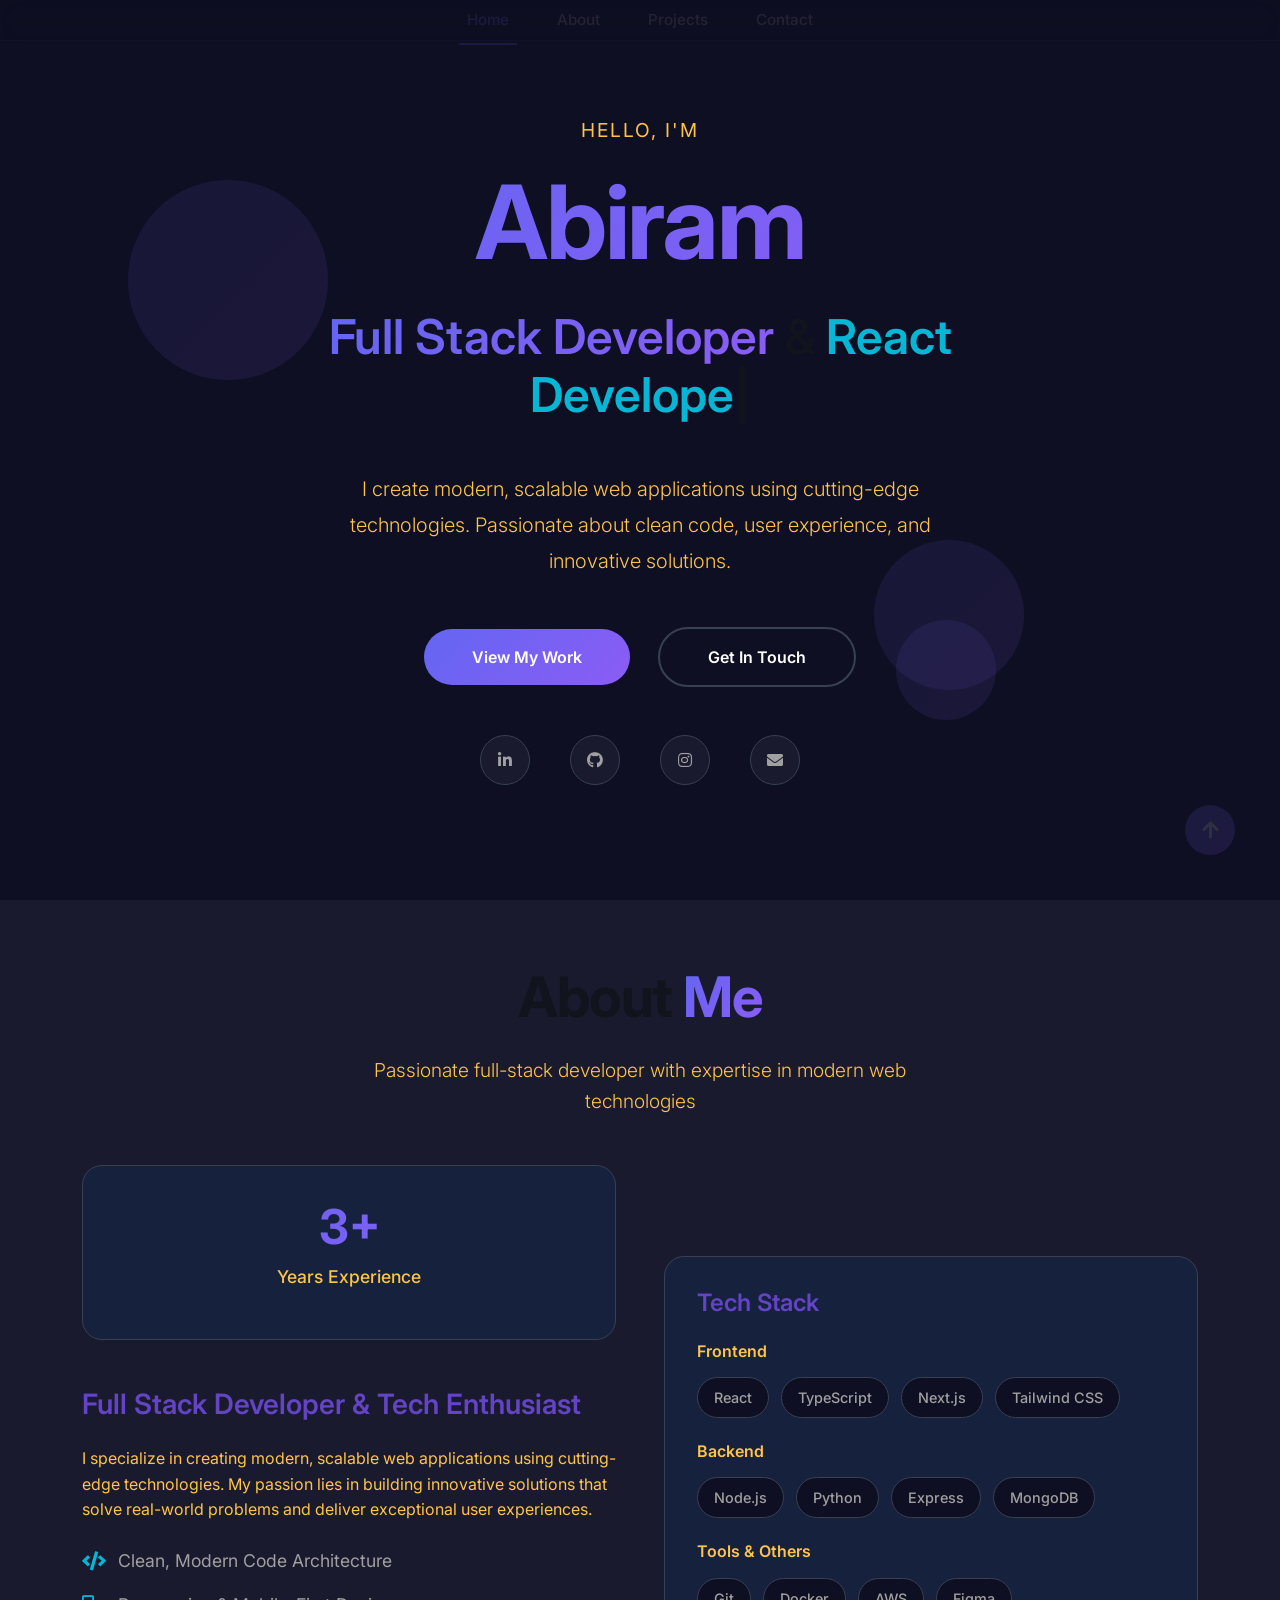
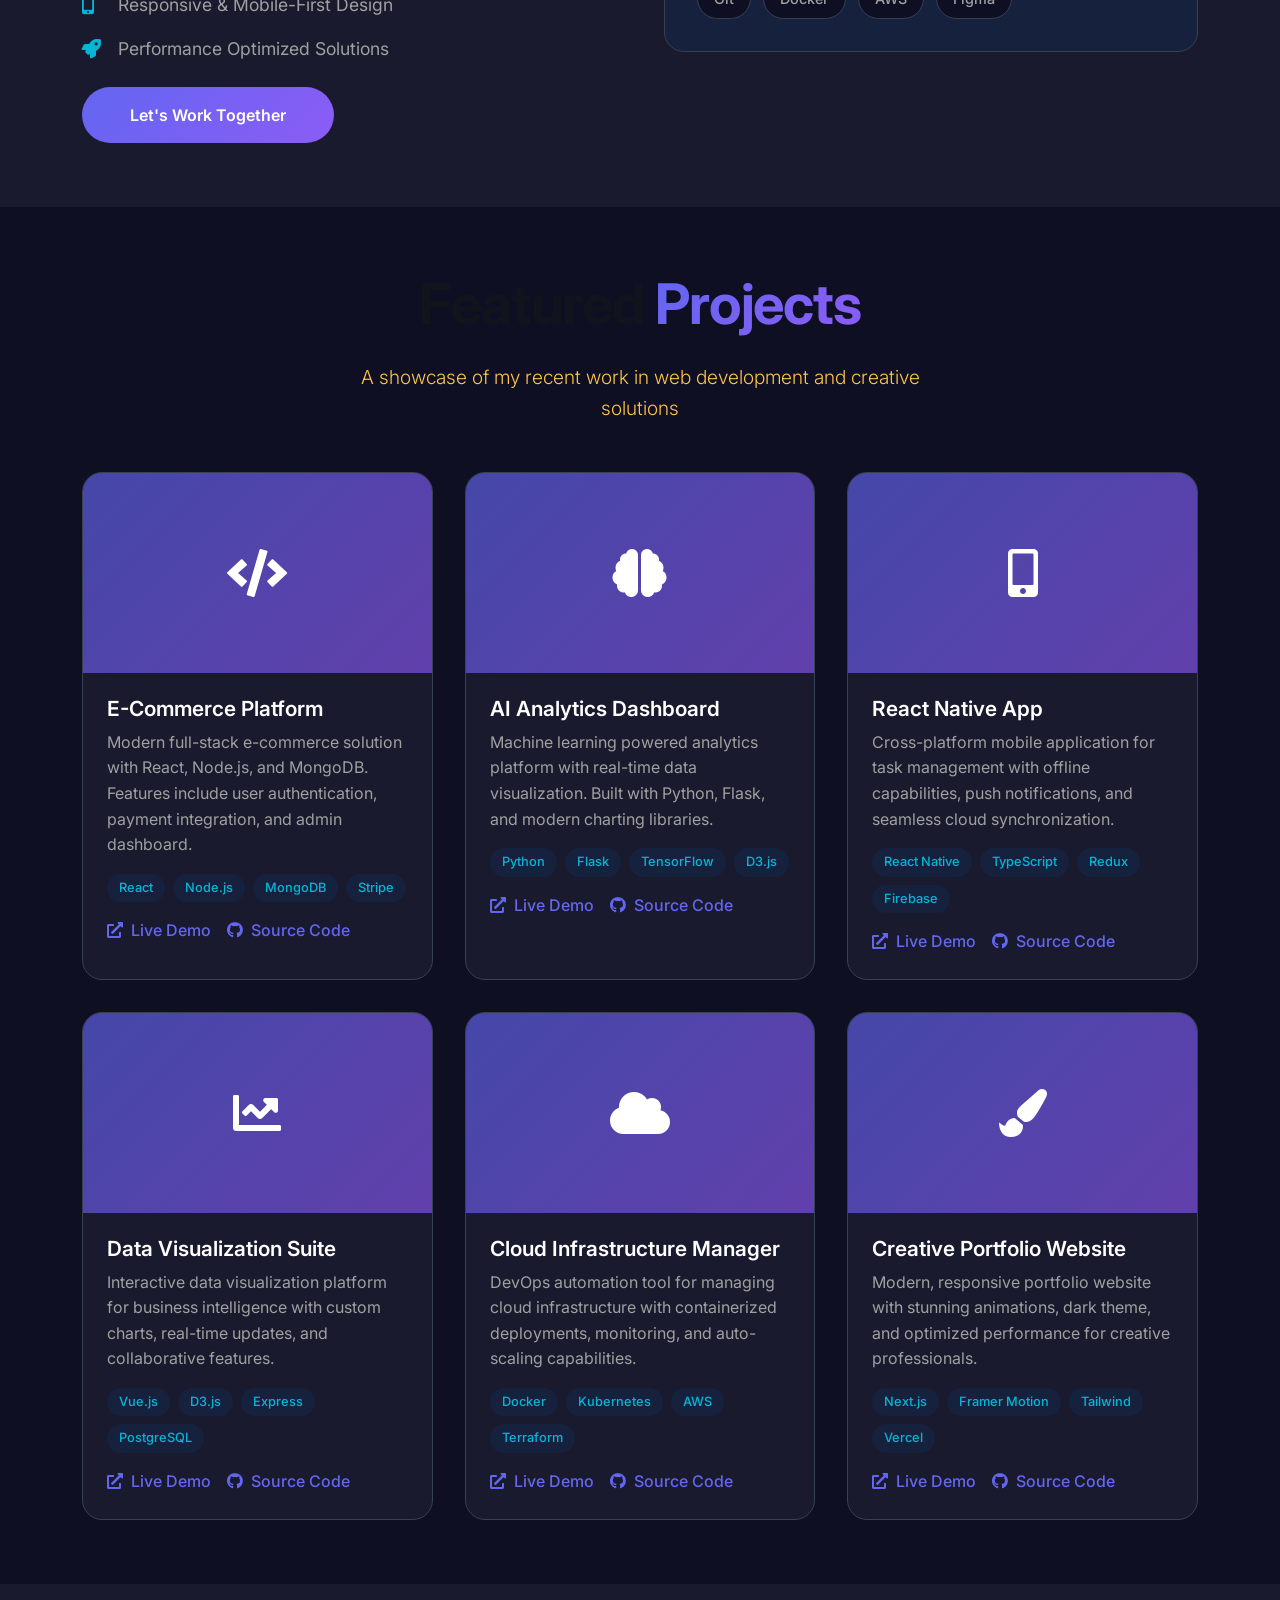
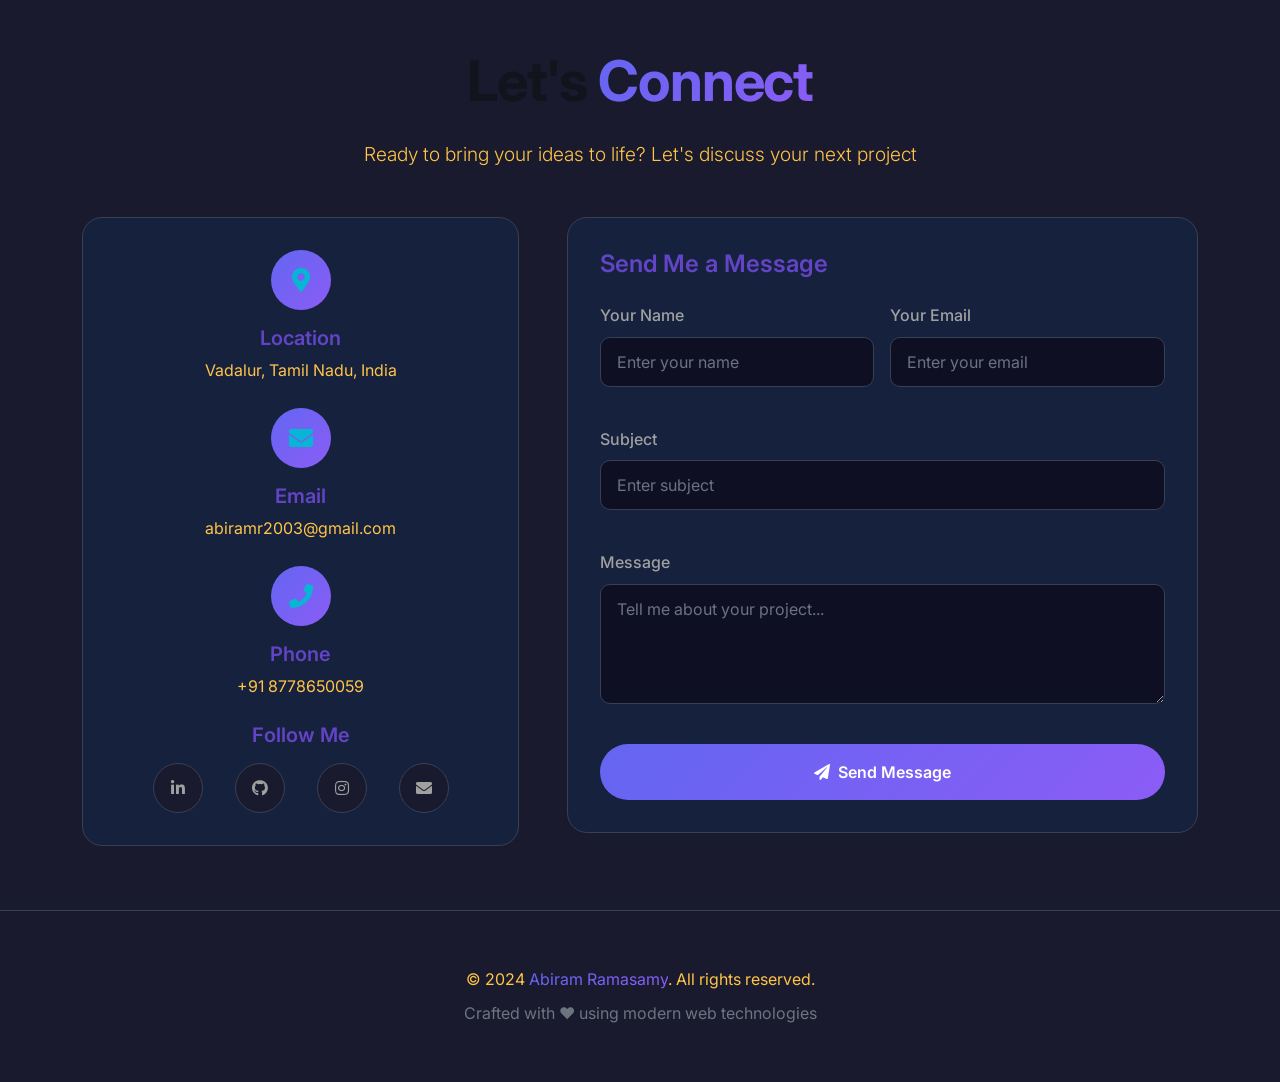
==== commit 6476ca54: "Transform portfolio into modern, minimalist design with dark theme Co-authored-by: abiram965 <872357" ====
--- a/index.html
+++ b/index.html
@@ -16,10 +16,10 @@
     <!-- Favicon -->
     <link href="img/favicon.ico" rel="icon">
 
-    <!-- Google Web Fonts -->
-    <link rel="preconnect" href="https://fonts.googleapis.com">
-    <link rel="preconnect" href="https://fonts.gstatic.com" crossorigin>
-    <link href="https://fonts.googleapis.com/css2?family=Open+Sans:wght@400;500;600;700;800&display=swap" rel="stylesheet"> 
+    <!-- Google Web Fonts -->
+    <link rel="preconnect" href="https://fonts.googleapis.com">
+    <link rel="preconnect" href="https://fonts.gstatic.com" crossorigin>
+    <link href="https://fonts.googleapis.com/css2?family=Inter:wght@300;400;500;600;700;800;900&display=swap" rel="stylesheet">
 
     <!-- Icon Font Stylesheet -->
     <link href="https://cdnjs.cloudflare.com/ajax/libs/font-awesome/5.10.0/css/all.min.css" rel="stylesheet">
@@ -47,605 +47,466 @@
     <!-- Spinner End -->
 
 
-    <!-- Navbar Start -->
-    <nav class="navbar navbar-expand-lg bg-white navbar-light fixed-top shadow py-lg-0 px-4 px-lg-5 wow fadeIn" data-wow-delay="0.1s">
-        <a href="index.html" class="navbar-brand d-block d-lg-none">
-            <h1 class="text-primary fw-bold m-0">Abiram</h1>
-        </a>
-        <button type="button" class="navbar-toggler" data-bs-toggle="collapse" data-bs-target="#navbarCollapse">
-            <span class="navbar-toggler-icon"></span>
-        </button>
-        <div class="collapse navbar-collapse justify-content-between py-4 py-lg-0" id="navbarCollapse">
-            <div class="navbar-nav ms-auto py-0">
-                <a href="#home" class="nav-item nav-link active">Home</a>
-                <a href="#about" class="nav-item nav-link">About</a>
-                <a href="#skill" class="nav-item nav-link">Skills</a>
-                <a href="#service" class="nav-item nav-link">Services</a>
-            </div>
-            <a href="index.html" class="navbar-brand bg-secondary py-3 px-4 mx-3 d-none d-lg-block">
-                <h1 class="text-primary fw-bold m-0">Abiram</h1>
-            </a>
-            <div class="navbar-nav me-auto py-0">
-                <a href="#project" class="nav-item nav-link">Projects</a>
-            <!-- <a href="#team" class="nav-item nav-link">Team</a> --> 
-                <!--<a href="#testimonial" class="nav-item nav-link">Testimonial</a>--> 
-                <a href="#contact" class="nav-item nav-link">Contact</a>
-            </div>
-        </div>
-    </nav>
+    <!-- Navbar Start -->
+    <nav class="navbar navbar-expand-lg navbar-dark fixed-top py-lg-0 px-4 px-lg-5 wow fadeIn" data-wow-delay="0.1s" style="background: rgba(15, 15, 35, 0.95); backdrop-filter: blur(10px);">
+        <a href="index.html" class="navbar-brand d-block d-lg-none">
+            <h1 class="text-gradient fw-bold m-0">Abiram</h1>
+        </a>
+        <button type="button" class="navbar-toggler" data-bs-toggle="collapse" data-bs-target="#navbarCollapse">
+            <span class="navbar-toggler-icon"></span>
+        </button>
+        <div class="collapse navbar-collapse justify-content-center py-4 py-lg-0" id="navbarCollapse">
+            <div class="navbar-nav">
+                <a href="#home" class="nav-item nav-link active mx-3">Home</a>
+                <a href="#about" class="nav-item nav-link mx-3">About</a>
+                <a href="#projects" class="nav-item nav-link mx-3">Projects</a>
+                <a href="#contact" class="nav-item nav-link mx-3">Contact</a>
+            </div>
+        </div>
+    </nav>
     <!-- Navbar End -->
 
 
-    <!-- Header Start -->
-    <div class="container-fluid bg-light my-6 mt-0" id="home">
-        <div class="container">
-            <div class="row g-5 align-items-center">
-                <div class="col-lg-6 py-6 pb-0 pt-lg-0">
-                    <h3 class="text-primary mb-3">I'm</h3>
-                    <h1 class="display-3 mb-3">Abiram Ramasamy</h1>
-                    <h2 class="typed-text-output d-inline"></h2>
-                    <div class="typed-text d-none">Python Developer 🤖, Graphic Designer, Student, AI Engineer</div>
-                    <div class="d-flex align-items-center pt-5">
-                        <a href="img/Abiram_Resume.pdf" class="btn btn-primary py-3 px-4 me-5">Download CV</a>
-                        <button type="button" class="btn-play" data-bs-toggle="modal"
-                            data-src="https://www.youtube.com/embed/DWRcNpR6Kdc" data-bs-target="#videoModal">
-                            <span></span>
-                        </button>
-                        <h5 class="ms-4 mb-0 d-none d-sm-block">Play Video</h5>
-                    </div>
-
-
-
-                    <div class="d-flex pt-2">
-                        <a class="btn btn-square btn-primary me-2" href="https://www.linkedin.com/in/abiram-r/"><i class="fab fa-linkedin-in"></i></a>
-                        <a class="btn btn-square btn-primary me-2" href="https://github.com/abiram965"><i class="fab fa-github"></i></a>
-                        <a class="btn btn-square btn-primary me-2" href="https://www.instagram.com/abiram_ramasamy/"><i class="fab fa-instagram"></i></a>
-                        <a class="btn btn-square btn-primary me-2" href="https://www.facebook.com/profile.php?id=100009310521903"><i class="fab fa-facebook-f"></i></a>
-                    </div>
-
-                </div>
-                <div class="col-lg-6">
-                    <img class="img-fluid" src="img/Head.png" alt="">
-                </div>
-            </div>
-        </div>
-    </div>
-    <!-- Header End -->
-
-
-    <!-- Video Modal Start -->
-    <div class="modal modal-video fade" id="videoModal" tabindex="-1" aria-labelledby="exampleModalLabel" aria-hidden="true">
-        <div class="modal-dialog">
-            <div class="modal-content rounded-0">
-                <div class="modal-header">
-                    <h3 class="modal-title" id="exampleModalLabel">Youtube Video</h3>
-                    <button type="button" class="btn-close" data-bs-dismiss="modal" aria-label="Close"></button>
-                </div>
-                <div class="modal-body">
-                    <!-- 16:9 aspect ratio -->
-                    <div class="ratio ratio-16x9">
-                        <iframe class="embed-responsive-item" src="" id="video" allowfullscreen allowscriptaccess="always"
-                            allow="autoplay"></iframe>
-                    </div>
-                </div>
-            </div>
-        </div>
-    </div>
-    <!-- Video Modal End -->
-
-
-    <!-- About Start -->
-    <div class="container-xxl py-6" id="about">
-        <div class="container">
-            <div class="row g-5">
-                <div class="col-lg-6 wow fadeInUp" data-wow-delay="0.1s">
-                    <div class="d-flex align-items-center mb-5">
-                        <div class="years flex-shrink-0 text-center me-4">
-                            <h1 class="display-1 mb-0">2</h1>
-                            <h5 class="mb-0">Years</h5>
-                        </div>
-                        <h3 class="lh-base mb-0">of working experience as a Python Developer & Graphic Designer</h3>
-                    </div>
-                    <p class="mb-4">I design and develop the consumer products with creative ability and
-                        hands-on approach which stisfies the customers' and markets' needs and trends.</p>
-                    <p class="mb-3"><i class="far fa-check-circle text-primary me-3"></i>Easy Communication</p>
-                    <p class="mb-3"><i class="far fa-check-circle text-primary me-3"></i>High Quality Product</p>
-                    <p class="mb-3"><i class="far fa-check-circle text-primary me-3"></i>On Time Project Delivery</p>
-                    <a class="btn btn-primary py-3 px-5 mt-3" href="">Read More</a>
-                </div>
-                <div class="col-lg-6 wow fadeInUp" data-wow-delay="0.5s">
-                    <div class="row g-3 mb-4">
-                        <div class="col-sm-6">
-                            <img class="img-fluid rounded" src="img/about-1.jpg" alt="">
-                        </div>
-                        <div class="col-sm-6">
-                            <img class="img-fluid rounded" src="img/about-2.jpg" alt="">
-                        </div>
-                    </div>
-                    <div class="d-flex align-items-center mb-3">
-                        <h5 class="border-end pe-3 me-3 mb-0">Happy Clients</h5>
-                        <h2 class="text-primary fw-bold mb-0" data-toggle="counter-up">10</h2>
-                    </div>
-                    <p class="mb-4">Client Success Stories: Making Smiles with AI & ML Web Solutions.</p>
-                    <div class="d-flex align-items-center mb-3">
-                        <h5 class="border-end pe-3 me-3 mb-0">Projects Completed</h5>
-                        <h2 class="text-primary fw-bold mb-0" data-toggle="counter-up">10</h2>
-                    </div>
-                    <p class="mb-0">Driving Innovation Through Data: 10 Projects in AI & ML Web Development.</p>
-                </div>
-            </div>
-        </div>
-    </div>
-    <!-- About End -->
-
-
-    <!-- Expertise Start -->
-    <div class="container-xxl py-6 pb-5" id="skill">
-        <div class="container">
-            <div class="row g-5">
-                <div class="col-lg-6 wow fadeInUp" data-wow-delay="0.1s">
-                    <h1 class="display-5 mb-5">Skills & Experience</h1>
-                    <p class="mb-4">I have various Knowledge in various Fields with the skills and experience i develop abd deploye different types of project</p>
-                    <h3 class="mb-4">My Skills</h3>
-                    <div class="row align-items-center">
-                        <div class="col-md-6">
-                            <div class="skill mb-4">
-                                <div class="d-flex justify-content-between">
-                                    <h6 class="font-weight-bold">Python</h6>
-                                    <h6 class="font-weight-bold">90%</h6>
-                                </div>
-                                <div class="progress">
-                                    <div class="progress-bar bg-primary" role="progressbar" aria-valuenow="95" aria-valuemin="0" aria-valuemax="100"></div>
-                                </div>
-                            </div>
-                            <div class="skill mb-4">
-                                <div class="d-flex justify-content-between">
-                                    <h6 class="font-weight-bold">Machine Learning</h6>
-                                    <h6 class="font-weight-bold">85%</h6>
-                                </div>
-                                <div class="progress">
-                                    <div class="progress-bar bg-warning" role="progressbar" aria-valuenow="85" aria-valuemin="0" aria-valuemax="100"></div>
-                                </div>
-                            </div>
-                            <div class="skill mb-4">
-                                <div class="d-flex justify-content-between">
-                                    <h6 class="font-weight-bold">Adobe Photoshop</h6>
-                                    <h6 class="font-weight-bold">90%</h6>
-                                </div>
-                                <div class="progress">
-                                    <div class="progress-bar bg-danger" role="progressbar" aria-valuenow="90" aria-valuemin="0" aria-valuemax="100"></div>
-                                </div>
-                            </div>
-                        </div>
-                        <div class="col-md-6">
-                            <div class="skill mb-4">
-                                <div class="d-flex justify-content-between">
-                                    <h6 class="font-weight-bold">Development</h6>
-                                    <h6 class="font-weight-bold">90%</h6>
-                                </div>
-                                <div class="progress">
-                                    <div class="progress-bar bg-danger" role="progressbar" aria-valuenow="90" aria-valuemin="0" aria-valuemax="100"></div>
-                                </div>
-                            </div>
-                            <div class="skill mb-4">
-                                <div class="d-flex justify-content-between">
-                                    <h6 class="font-weight-bold">Web Designing</h6>
-                                    <h6 class="font-weight-bold">95%</h6>
-                                </div>
-                                <div class="progress">
-                                    <div class="progress-bar bg-dark" role="progressbar" aria-valuenow="95" aria-valuemin="0" aria-valuemax="100"></div>
-                                </div>
-                            </div>
-                            <div class="skill mb-4">
-                                <div class="d-flex justify-content-between">
-                                    <h6 class="font-weight-bold">MySQL</h6>
-                                    <h6 class="font-weight-bold">85%</h6>
-                                </div>
-                                <div class="progress">
-                                    <div class="progress-bar bg-info" role="progressbar" aria-valuenow="85" aria-valuemin="0" aria-valuemax="100"></div>
-                                </div>
-                            </div>
-                        </div>
-                    </div>
-                </div>
-                <div class="col-lg-6 wow fadeInUp" data-wow-delay="0.5s">
-                    <ul class="nav nav-pills rounded border border-2 border-primary mb-5">
-                        <li class="nav-item w-50">
-                            <button class="nav-link w-100 py-3 fs-5 active" data-bs-toggle="pill" href="#tab-1">Experience</button>
-                        </li>
-                        <li class="nav-item w-50">
-                            <button class="nav-link w-100 py-3 fs-5" data-bs-toggle="pill" href="#tab-2">Education</button>
-                        </li>
-                    </ul>
-                    <div class="tab-content">
-                        <div id="tab-1" class="tab-pane fade show p-0 active">
-                            <div class="row gy-5 gx-4">
-                                <div class="col-sm-6">
-                                    <h5> Python Developer</h5>
-                                    <hr class="text-primary my-2">
-                                    <p class="text-primary mb-1">Oct 2023  - Present </p>
-                                    <h6 class="mb-0">Hicup Innovations Pvt  Ltd, India</h6>
-                                </div>
-                                <div class="col-sm-6">
-                                    <h5>Graphics Designer</h5>
-                                    <hr class="text-primary my-2">
-                                    <p class="text-primary mb-1">Sep 2022 - Dec 2023</p>
-                                    <h6 class="mb-0">Ambimed Healthcare Pvt ltd</h6>
-                                </div>
-                                <div class="col-sm-6">
-                                    <h5>System Engineer</h5>
-                                    <hr class="text-primary my-2">
-                                    <p class="text-primary mb-1">Nov - Dec 2023</p>
-                                    <h6 class="mb-0">Welcome Associates</h6>
-                                </div>
-                               
-                            </div>
-                        </div>
-                        <div id="tab-2" class="tab-pane fade show p-0">
-                            <div class="row gy-5 gx-4">
-                                <div class="col-sm-6">
-                                    <h5>Bachelor of Artificial Intelligence and Machine Learning</h5>
-                                    <hr class="text-primary my-2">
-                                    <p class="text-primary mb-1">2021 - 2025</p>
-                                    <h6 class="mb-0">SNS COLLEGE OF TECHNOLOGY</h6>
-                                </div>
-                                <div class="col-sm-6">
-                                    <h5>All India Senior School Certificate Examination (AISSCE)</h5>
-                                    <hr class="text-primary my-2">
-                                    <p class="text-primary mb-1">2020 - 2021</p>
-                                    <h6 class="mb-0">Jawahar Higher  Sec School, CBSE</h6>
-                                </div>
-                                <div class="col-sm-6">
-                                    <h5>All India Secondary School Examination (AISSE)</h5>
-                                    <hr class="text-primary my-2">
-                                    <p class="text-primary mb-1">2018 - 2019</p>
-                                    <h6 class="mb-0">Jawahar Higher  Sec School, CBSE</h6>
-                                </div>
-                                
-                            </div>
-                        </div>
-                    </div>
-                </div>
-            </div>
-        </div>
-    </div>
-    <!-- Expertise End -->
-
-
-    <!-- Service Start -->
-    <div class="container-fluid bg-light my-5 py-6" id="service">
-        <div class="container">
-            <div class="row g-5 mb-5 wow fadeInUp" data-wow-delay="0.1s">
-                <div class="col-lg-6">
-                    <h1 class="display-5 mb-0">My Services</h1>
-                </div>
-                <div class="col-lg-6 text-lg-end">
-                    <a class="btn btn-primary py-3 px-5" href="">Hire Me</a>
-                </div>
-            </div>
-            <div class="row g-4">
-                <div class="col-lg-6 wow fadeInUp" data-wow-delay="0.1s">
-                    <div class="service-item d-flex flex-column flex-sm-row bg-white rounded h-100 p-4 p-lg-5">
-                        <div class="bg-icon flex-shrink-0 mb-3">
-                            <i class="fa fa-crop-alt fa-2x text-dark"></i>
-                        </div>
-                        <div class="ms-sm-4">
-                            <h4 class="mb-3">AI & Machine Learning</h4>
-                            <h6 class="mb-3">Start from <span class="text-primary">₹999</span></h6>
-                            <span>Unlock the potential of data with our bespoke machine learning projects. Expert solutions tailored to your needs, delivering innovation at every turn.</span>
-                        </div>
-                    </div>
-                </div>
-                <div class="col-lg-6 wow fadeInUp" data-wow-delay="0.3s">
-                    <div class="service-item d-flex flex-column flex-sm-row bg-white rounded h-100 p-4 p-lg-5">
-                        <div class="bg-icon flex-shrink-0 mb-3">
-                            <i class="fa fa-code-branch fa-2x text-dark"></i>
-                        </div>
-                        <div class="ms-sm-4">
-                            <h4 class="mb-3">Graphic Design</h4>
-                            <h6 class="mb-3">Start from <span class="text-primary">₹99</span></h6>
-                            <span>Transforming concepts into captivating visuals. Elevate your brand with our innovative graphic design solutions.</span>
-                        </div>
-                    </div>
-                </div>
-                <div class="col-lg-6 wow fadeInUp" data-wow-delay="0.3s">
-                    <div class="service-item d-flex flex-column flex-sm-row bg-white rounded h-100 p-4 p-lg-5">
-                        <div class="bg-icon flex-shrink-0 mb-3">
-                            <i class="fa fa-laptop-code fa-2x text-dark"></i>
-                        </div>
-                        <div class="ms-sm-4">
-                            <h4 class="mb-3">Python Based Projects</h4>
-                            <h6 class="mb-3">Start from <span class="text-primary">₹999</span></h6>
-                            <span>Empowering businesses with Python-based solutions. Harness the versatility of Python for your next project.</span>
-                        </div>
-                    </div>
-                </div>
-
-                <div class="col-lg-6 wow fadeInUp" data-wow-delay="0.1s">
-                    <div class="service-item d-flex flex-column flex-sm-row bg-white rounded h-100 p-4 p-lg-5">
-                        <div class="bg-icon flex-shrink-0 mb-3">
-                            <i class="fa fa-code fa-2x text-dark"></i>
-                        </div>
-                        <div class="ms-sm-4">
-                            <h4 class="mb-3">Web Design</h4>
-                            <h6 class="mb-3">Start from <span class="text-primary">₹599</span></h6>
-                            <span>Crafting captivating digital experiences. Elevate your online presence with our expert web design solutions.</span>
-                        </div>
-                    </div>
-                </div>
-                
-            </div>
-        </div>
-    </div>
-    <!-- Service End -->
-
-
-    <!-- Projects Start -->
-    <div class="container-xxl py-6 pt-5" id="project">
-        <div class="container">
-            <div class="row g-5 mb-5 align-items-center wow fadeInUp" data-wow-delay="0.1s">
-                <div class="col-lg-6">
-                    <h1 class="display-5 mb-0">My Projects</h1>
-                </div>
-                <div class="col-lg-6 text-lg-end">
-                    <ul class="list-inline mx-n3 mb-0" id="portfolio-flters">
-                        <li class="mx-3 active" data-filter="*">All Projects</li>
-                        <li class="mx-3" data-filter=".first">AI & ML</li>
-                        <li class="mx-3" data-filter=".second">Graphic Design</li>
-                    </ul>
-                </div>
-            </div>
-            <div class="row g-4 portfolio-container wow fadeInUp" data-wow-delay="0.1s">
-                <div class="col-lg-4 col-md-6 portfolio-item first">
-                    <div class="portfolio-img rounded overflow-hidden">
-                        <img class="img-fluid" src="img/project-1.png" alt="">
-                        <div class="portfolio-btn">
-                            <a class="btn btn-lg-square btn-outline-secondary border-2 mx-1" href="img/project-1.png" data-lightbox="portfolio"><i class="fa fa-eye"></i></a>
-                            <a class="btn btn-lg-square btn-outline-secondary border-2 mx-1" href=""><i class="fa fa-link"></i></a>
-                        </div>
-                    </div>
-                </div>
-                <div class="col-lg-4 col-md-6 portfolio-item second">
-                    <div class="portfolio-img rounded overflow-hidden">
-                        <img class="img-fluid" src="img/project-2.png" alt="">
-                        <div class="portfolio-btn">
-                            <a class="btn btn-lg-square btn-outline-secondary border-2 mx-1" href="img/project-2.png" data-lightbox="portfolio"><i class="fa fa-eye"></i></a>
-                            <a class="btn btn-lg-square btn-outline-secondary border-2 mx-1" href=""><i class="fa fa-link"></i></a>
-                        </div>
-                    </div>
-                </div>
-                <div class="col-lg-4 col-md-6 portfolio-item first">
-                    <div class="portfolio-img rounded overflow-hidden">
-                        <img class="img-fluid" src="img/project-3.jpg" alt="">
-                        <div class="portfolio-btn">
-                            <a class="btn btn-lg-square btn-outline-secondary border-2 mx-1" href="img/project-3.jpg" data-lightbox="portfolio"><i class="fa fa-eye"></i></a>
-                            <a class="btn btn-lg-square btn-outline-secondary border-2 mx-1" href=""><i class="fa fa-link"></i></a>
-                        </div>
-                    </div>
-                </div>
-                <div class="col-lg-4 col-md-6 portfolio-item second">
-                    <div class="portfolio-img rounded overflow-hidden">
-                        <img class="img-fluid" src="img/project-4.png" alt="">
-                        <div class="portfolio-btn">
-                            <a class="btn btn-lg-square btn-outline-secondary border-2 mx-1" href="img/project-4.png" data-lightbox="portfolio"><i class="fa fa-eye"></i></a>
-                            <a class="btn btn-lg-square btn-outline-secondary border-2 mx-1" href=""><i class="fa fa-link"></i></a>
-                        </div>
-                    </div>
-                </div>
-                <div class="col-lg-4 col-md-6 portfolio-item first">
-                    <div class="portfolio-img rounded overflow-hidden">
-                        <img class="img-fluid" src="img/project-5.jpg" alt="">
-                        <div class="portfolio-btn">
-                            <a class="btn btn-lg-square btn-outline-secondary border-2 mx-1" href="img/project-5.jpg" data-lightbox="portfolio"><i class="fa fa-eye"></i></a>
-                            <a class="btn btn-lg-square btn-outline-secondary border-2 mx-1" href=""><i class="fa fa-link"></i></a>
-                        </div>
-                    </div>
-                </div>
-                <div class="col-lg-4 col-md-6 portfolio-item second">
-                    <div class="portfolio-img rounded overflow-hidden">
-                        <img class="img-fluid" src="img/project-6.png" alt="">
-                        <div class="portfolio-btn">
-                            <a class="btn btn-lg-square btn-outline-secondary border-2 mx-1" href="img/project-6.png" data-lightbox="portfolio"><i class="fa fa-eye"></i></a>
-                            <a class="btn btn-lg-square btn-outline-secondary border-2 mx-1" href=""><i class="fa fa-link"></i></a>
-                        </div>
-                    </div>
-                </div>
-            </div>
-        </div>
-    </div>
-    <!-- Projects End -->
-
-
-    <!-- Team Start 
-    <div class="container-xxl py-6 pb-5" id="team">
-        <div class="container">
-            <div class="row g-5 mb-5 wow fadeInUp" data-wow-delay="0.1s">
-                <div class="col-lg-6">
-                    <h1 class="display-5 mb-0">Team Members</h1>
-                </div>
-                <div class="col-lg-6 text-lg-end">
-                    <a class="btn btn-primary py-3 px-5" href="">Contact Us</a>
-                </div>
-            </div>
-            <div class="row g-4">
-                <div class="col-lg-4 col-md-6 wow fadeInUp" data-wow-delay="0.1s">
-                    <div class="team-item position-relative">
-                        <img class="img-fluid rounded" src="img/team-1.jpg" alt="">
-                        <div class="team-text bg-white rounded-end p-4">
-                            <div>
-                                <h5>Full Name</h5>
-                                <span>Designer</span>
-                            </div>
-                            <i class="fa fa-arrow-right fa-2x text-primary"></i>
-                        </div>
-                    </div>
-                </div>
-                <div class="col-lg-4 col-md-6 wow fadeInUp" data-wow-delay="0.3s">
-                    <div class="team-item position-relative">
-                        <img class="img-fluid rounded" src="img/team-2.jpg" alt="">
-                        <div class="team-text bg-white rounded-end p-4">
-                            <div>
-                                <h5>Full Name</h5>
-                                <span>Designer</span>
-                            </div>
-                            <i class="fa fa-arrow-right fa-2x text-primary"></i>
-                        </div>
-                    </div>
-                </div>
-                <div class="col-lg-4 col-md-6 wow fadeInUp" data-wow-delay="0.5s">
-                    <div class="team-item position-relative">
-                        <img class="img-fluid rounded" src="img/team-3.jpg" alt="">
-                        <div class="team-text bg-white rounded-end p-4">
-                            <div>
-                                <h5>Full Name</h5>
-                                <span>Designer</span>
-                            </div>
-                            <i class="fa fa-arrow-right fa-2x text-primary"></i>
-                        </div>
-                    </div>
-                </div>
-            </div>
-        </div>
-    </div>
-
-
-    -->
-    <!-- Team End -->
-
-
-    <!-- Testimonial Start 
-    <div class="container-fluid bg-light py-5 my-5" id="testimonial">
-        <div class="container-fluid py-5">
-            <h1 class="display-5 text-center mb-5 wow fadeInUp" data-wow-delay="0.1s">Testimonial</h1>
-            <div class="row justify-content-center">
-                <div class="col-lg-3 d-none d-lg-block">
-                    <div class="testimonial-left h-100">
-                        <img class="img-fluid wow fadeIn" data-wow-delay="0.1s" src="img/testimonial-1.jpg" alt="">
-                        <img class="img-fluid wow fadeIn" data-wow-delay="0.3s" src="img/testimonial-2.jpg" alt="">
-                        <img class="img-fluid wow fadeIn" data-wow-delay="0.5s" src="img/testimonial-3.jpg" alt="">
-                    </div>
-                </div>
-                <div class="col-lg-6 wow fadeInUp" data-wow-delay="0.5s">
-                    <div class="owl-carousel testimonial-carousel">
-                        <div class="testimonial-item text-center">
-                            <div class="position-relative mb-5">
-                                <img class="img-fluid rounded-circle border border-secondary p-2 mx-auto" src="img/testimonial-1.jpg" alt="">
-                                <div class="testimonial-icon">
-                                    <i class="fa fa-quote-left text-primary"></i>
-                                </div>
-                            </div>
-                            <p class="fs-5 fst-italic">Dolores sed duo clita tempor justo dolor et stet lorem kasd labore dolore lorem ipsum. At lorem lorem magna ut et, nonumy et labore et tempor diam tempor erat.</p>
-                            <hr class="w-25 mx-auto">
-                            <h5>Client Name</h5>
-                            <span>Profession</span>
-                        </div>
-                        <div class="testimonial-item text-center">
-                            <div class="position-relative mb-5">
-                                <img class="img-fluid rounded-circle border border-secondary p-2 mx-auto" src="img/testimonial-2.jpg" alt="">
-                                <div class="testimonial-icon">
-                                    <i class="fa fa-quote-left text-primary"></i>
-                                </div>
-                            </div>
-                            <p class="fs-5 fst-italic">Dolores sed duo clita tempor justo dolor et stet lorem kasd labore dolore lorem ipsum. At lorem lorem magna ut et, nonumy et labore et tempor diam tempor erat.</p>
-                            <hr class="w-25 mx-auto">
-                            <h5>Client Name</h5>
-                            <span>Profession</span>
-                        </div>
-                        <div class="testimonial-item text-center">
-                            <div class="position-relative mb-5">
-                                <img class="img-fluid rounded-circle border border-secondary p-2 mx-auto" src="img/testimonial-3.jpg" alt="">
-                                <div class="testimonial-icon">
-                                    <i class="fa fa-quote-left text-primary"></i>
-                                </div>
-                            </div>
-                            <p class="fs-5 fst-italic">Dolores sed duo clita tempor justo dolor et stet lorem kasd labore dolore lorem ipsum. At lorem lorem magna ut et, nonumy et labore et tempor diam tempor erat.</p>
-                            <hr class="w-25 mx-auto">
-                            <h5>Client Name</h5>
-                            <span>Profession</span>
-                        </div>
-                    </div>
-                </div>
-                <div class="col-lg-3 d-none d-lg-block">
-                    <div class="testimonial-right h-100">
-                        <img class="img-fluid wow fadeIn" data-wow-delay="0.1s" src="img/testimonial-1.jpg" alt="">
-                        <img class="img-fluid wow fadeIn" data-wow-delay="0.3s" src="img/testimonial-2.jpg" alt="">
-                        <img class="img-fluid wow fadeIn" data-wow-delay="0.5s" src="img/testimonial-3.jpg" alt="">
-                    </div>
-                </div>
-            </div>
-        </div>
-    </div>
-
-    -->
-    <!-- Testimonial End -->
-<!-- Contact Start -->
-<div class="container-xxl pb-5" id="contact">
-    <div class="container py-5">
-        <div class="row g-5 mb-5 wow fadeInUp" data-wow-delay="0.1s">
-            <div class="col-lg-6">
-                <h1 class="display-5 mb-0">Let's Work Together</h1>
-            </div>
-            <div class="col-lg-6 text-lg-end">
-                <a class="btn btn-primary py-3 px-5" href="">Say Hello</a>
-            </div>
-        </div>
-        <div class="row g-5">
-            <div class="col-lg-5 col-md-6 wow fadeInUp" data-wow-delay="0.1s">
-                <p class="mb-2">My Location:</p>
-                <h3 class="fw-bold">Vadalur, Tamil Nadu</h3>
-                <hr class="w-100">
-                <p class="mb-2">Call me:</p>
-                <h3 class="fw-bold">+918778650059</h3>
-                <hr class="w-100">
-                <p class="mb-2">Mail me:</p>
-                <h3 class="fw-bold">abiramr2003@gmail.com</h3>
-                <hr class="w-100">
-                <p class="mb-2">Follow me:</p>
-                <div class="d-flex pt-2">
-                    <a class="btn btn-square btn-primary me-2" href="https://www.linkedin.com/in/abiram-r/"><i class="fab fa-linkedin-in"></i></a>
-                    <a class="btn btn-square btn-primary me-2" href="https://github.com/abiram965"><i class="fab fa-github"></i></a>
-                    <a class="btn btn-square btn-primary me-2" href="https://www.instagram.com/abiram_ramasamy/"><i class="fab fa-instagram"></i></a>
-                    <a class="btn btn-square btn-primary me-2" href="https://www.facebook.com/profile.php?id=100009310521903"><i class="fab fa-facebook-f"></i></a>
-                </div>
-            </div>
-            <div class="col-lg-7 col-md-6 wow fadeInUp" data-wow-delay="0.5s">
-                <p class="mb-4">The contact form is currently inactive. Get a functional and working contact  <a href="https://www.linkedin.com/in/abiram-r/">Connect Here</a>.</p>
-                <form id="contactForm">
-                    <div class="row g-3">
-                        <div class="col-md-6">
-                            <div class="form-floating">
-                                <input type="text" class="form-control" id="name" placeholder="Your Name">
-                                <label for="name">Your Name</label>
-                            </div>
-                        </div>
-                        <div class="col-md-6">
-                            <div class="form-floating">
-                                <input type="email" class="form-control" id="email" placeholder="Your Email">
-                                <label for="email">Your Email</label>
-                            </div>
-                        </div>
-                        <div class="col-12">
-                            <div class="form-floating">
-                                <input type="text" class="form-control" id="subject" placeholder="Subject">
-                                <label for="subject">Subject</label>
-                            </div>
-                        </div>
-                        <div class="col-12">
-                            <div class="form-floating">
-                                <textarea class="form-control" placeholder="Leave a message here" id="message" style="height: 100px"></textarea>
-                                <label for="message">Message</label>
-                            </div>
-                        </div>
-                        <div class="col-12">
-                            <button class="btn btn-primary py-3 px-5" type="submit">Send Message</button>
-                        </div>
-                    </div>
-                </form>
-            </div>
-        </div>
-    </div>
-</div>
-<!-- Contact End -->
+    <!-- Hero Section Start -->
+    <div class="hero-section" id="home">
+        <div class="container">
+            <div class="row min-vh-100 align-items-center">
+                <div class="col-lg-8 mx-auto text-center">
+                    <div class="hero-content">
+                        <p class="hero-greeting mb-3 text-secondary">Hello, I'm</p>
+                        <h1 class="hero-name display-1 fw-bold mb-4">Abiram</h1>
+                        <h2 class="hero-title mb-5">
+                            <span class="text-gradient">Full Stack Developer</span> &amp; 
+                            <span class="typed-text-output d-inline text-accent"></span>
+                        </h2>
+                        <div class="typed-text d-none">React Developer, Python Engineer, AI Enthusiast, Creative Designer</div>
+                        
+                        <p class="hero-description mb-5 text-secondary lead">
+                            I create modern, scalable web applications using cutting-edge technologies. 
+                            Passionate about clean code, user experience, and innovative solutions.
+                        </p>
+                        
+                        <div class="hero-actions mb-5">
+                            <a href="#projects" class="btn btn-gradient me-4 py-3 px-5">View My Work</a>
+                            <a href="#contact" class="btn btn-outline py-3 px-5">Get In Touch</a>
+                        </div>
+                        
+                        <div class="social-links">
+                            <a class="social-link me-4" href="https://www.linkedin.com/in/abiram-r/" target="_blank">
+                                <i class="fab fa-linkedin-in"></i>
+                            </a>
+                            <a class="social-link me-4" href="https://github.com/abiram965" target="_blank">
+                                <i class="fab fa-github"></i>
+                            </a>
+                            <a class="social-link me-4" href="https://www.instagram.com/abiram_ramasamy/" target="_blank">
+                                <i class="fab fa-instagram"></i>
+                            </a>
+                            <a class="social-link" href="mailto:abiram@example.com">
+                                <i class="fas fa-envelope"></i>
+                            </a>
+                        </div>
+                    </div>
+                </div>
+            </div>
+        </div>
+        
+        <!-- Animated Background Elements -->
+        <div class="hero-bg-elements">
+            <div class="floating-element floating-1"></div>
+            <div class="floating-element floating-2"></div>
+            <div class="floating-element floating-3"></div>
+        </div>
+    </div>
+    <!-- Hero Section End -->
+
+
+
+
+
+    <!-- About Section Start -->
+    <section class="about-section py-6" id="about">
+        <div class="container">
+            <div class="row justify-content-center mb-5">
+                <div class="col-lg-8 text-center">
+                    <h2 class="section-title display-4 fw-bold mb-4">About <span class="text-gradient">Me</span></h2>
+                    <p class="section-subtitle text-secondary lead">
+                        Passionate full-stack developer with expertise in modern web technologies
+                    </p>
+                </div>
+            </div>
+            
+            <div class="row g-5 align-items-center">
+                <div class="col-lg-6 wow fadeInUp" data-wow-delay="0.1s">
+                    <div class="about-content">
+                        <div class="about-stats mb-5">
+                            <div class="stat-item">
+                                <h3 class="stat-number text-gradient display-4 fw-bold">3+</h3>
+                                <p class="stat-label text-secondary">Years Experience</p>
+                            </div>
+                        </div>
+                        
+                        <h3 class="mb-4 text-primary">Full Stack Developer & Tech Enthusiast</h3>
+                        <p class="mb-4 text-secondary">
+                            I specialize in creating modern, scalable web applications using cutting-edge technologies. 
+                            My passion lies in building innovative solutions that solve real-world problems and deliver 
+                            exceptional user experiences.
+                        </p>
+                        
+                        <div class="about-features mb-4">
+                            <div class="feature-item mb-3">
+                                <i class="fas fa-code text-accent me-3"></i>
+                                <span>Clean, Modern Code Architecture</span>
+                            </div>
+                            <div class="feature-item mb-3">
+                                <i class="fas fa-mobile-alt text-accent me-3"></i>
+                                <span>Responsive & Mobile-First Design</span>
+                            </div>
+                            <div class="feature-item mb-3">
+                                <i class="fas fa-rocket text-accent me-3"></i>
+                                <span>Performance Optimized Solutions</span>
+                            </div>
+                        </div>
+                        
+                        <a href="#contact" class="btn btn-gradient py-3 px-5">Let's Work Together</a>
+                    </div>
+                </div>
+                
+                <div class="col-lg-6 wow fadeInUp" data-wow-delay="0.3s">
+                    <div class="tech-stack">
+                        <h4 class="mb-4 text-primary">Tech Stack</h4>
+                        <div class="tech-grid">
+                            <div class="tech-category mb-4">
+                                <h6 class="text-secondary mb-3">Frontend</h6>
+                                <div class="tech-items">
+                                    <span class="tech-item">React</span>
+                                    <span class="tech-item">TypeScript</span>
+                                    <span class="tech-item">Next.js</span>
+                                    <span class="tech-item">Tailwind CSS</span>
+                                </div>
+                            </div>
+                            
+                            <div class="tech-category mb-4">
+                                <h6 class="text-secondary mb-3">Backend</h6>
+                                <div class="tech-items">
+                                    <span class="tech-item">Node.js</span>
+                                    <span class="tech-item">Python</span>
+                                    <span class="tech-item">Express</span>
+                                    <span class="tech-item">MongoDB</span>
+                                </div>
+                            </div>
+                            
+                            <div class="tech-category">
+                                <h6 class="text-secondary mb-3">Tools & Others</h6>
+                                <div class="tech-items">
+                                    <span class="tech-item">Git</span>
+                                    <span class="tech-item">Docker</span>
+                                    <span class="tech-item">AWS</span>
+                                    <span class="tech-item">Figma</span>
+                                </div>
+                            </div>
+                        </div>
+                    </div>
+                </div>
+            </div>
+        </div>
+    </section>
+    <!-- About Section End -->
+
+
+
+    <!-- Projects Section Start -->
+    <section class="projects-section py-6" id="projects">
+        <div class="container">
+            <div class="row justify-content-center mb-5">
+                <div class="col-lg-8 text-center">
+                    <h2 class="section-title display-4 fw-bold mb-4">Featured <span class="text-gradient">Projects</span></h2>
+                    <p class="section-subtitle text-secondary lead">
+                        A showcase of my recent work in web development and creative solutions
+                    </p>
+                </div>
+            </div>
+            
+            <div class="projects-grid">
+                <div class="project-card wow fadeInUp" data-wow-delay="0.1s">
+                    <div class="project-image">
+                        <div class="project-overlay">
+                            <i class="fas fa-code text-white" style="font-size: 3rem;"></i>
+                        </div>
+                    </div>
+                    <div class="project-content">
+                        <h3 class="project-title">E-Commerce Platform</h3>
+                        <p class="project-description">
+                            Modern full-stack e-commerce solution with React, Node.js, and MongoDB. 
+                            Features include user authentication, payment integration, and admin dashboard.
+                        </p>
+                        <div class="project-tech">
+                            <span class="tech-tag">React</span>
+                            <span class="tech-tag">Node.js</span>
+                            <span class="tech-tag">MongoDB</span>
+                            <span class="tech-tag">Stripe</span>
+                        </div>
+                        <div class="project-links">
+                            <a href="#" class="project-link">
+                                <i class="fas fa-external-link-alt me-2"></i>Live Demo
+                            </a>
+                            <a href="https://github.com/abiram965" class="project-link">
+                                <i class="fab fa-github me-2"></i>Source Code
+                            </a>
+                        </div>
+                    </div>
+                </div>
+                
+                <div class="project-card wow fadeInUp" data-wow-delay="0.2s">
+                    <div class="project-image">
+                        <div class="project-overlay">
+                            <i class="fas fa-brain text-white" style="font-size: 3rem;"></i>
+                        </div>
+                    </div>
+                    <div class="project-content">
+                        <h3 class="project-title">AI Analytics Dashboard</h3>
+                        <p class="project-description">
+                            Machine learning powered analytics platform with real-time data visualization. 
+                            Built with Python, Flask, and modern charting libraries.
+                        </p>
+                        <div class="project-tech">
+                            <span class="tech-tag">Python</span>
+                            <span class="tech-tag">Flask</span>
+                            <span class="tech-tag">TensorFlow</span>
+                            <span class="tech-tag">D3.js</span>
+                        </div>
+                        <div class="project-links">
+                            <a href="#" class="project-link">
+                                <i class="fas fa-external-link-alt me-2"></i>Live Demo
+                            </a>
+                            <a href="https://github.com/abiram965" class="project-link">
+                                <i class="fab fa-github me-2"></i>Source Code
+                            </a>
+                        </div>
+                    </div>
+                </div>
+                
+                <div class="project-card wow fadeInUp" data-wow-delay="0.3s">
+                    <div class="project-image">
+                        <div class="project-overlay">
+                            <i class="fas fa-mobile-alt text-white" style="font-size: 3rem;"></i>
+                        </div>
+                    </div>
+                    <div class="project-content">
+                        <h3 class="project-title">React Native App</h3>
+                        <p class="project-description">
+                            Cross-platform mobile application for task management with offline capabilities, 
+                            push notifications, and seamless cloud synchronization.
+                        </p>
+                        <div class="project-tech">
+                            <span class="tech-tag">React Native</span>
+                            <span class="tech-tag">TypeScript</span>
+                            <span class="tech-tag">Redux</span>
+                            <span class="tech-tag">Firebase</span>
+                        </div>
+                        <div class="project-links">
+                            <a href="#" class="project-link">
+                                <i class="fas fa-external-link-alt me-2"></i>Live Demo
+                            </a>
+                            <a href="https://github.com/abiram965" class="project-link">
+                                <i class="fab fa-github me-2"></i>Source Code
+                            </a>
+                        </div>
+                    </div>
+                </div>
+                
+                <div class="project-card wow fadeInUp" data-wow-delay="0.4s">
+                    <div class="project-image">
+                        <div class="project-overlay">
+                            <i class="fas fa-chart-line text-white" style="font-size: 3rem;"></i>
+                        </div>
+                    </div>
+                    <div class="project-content">
+                        <h3 class="project-title">Data Visualization Suite</h3>
+                        <p class="project-description">
+                            Interactive data visualization platform for business intelligence with 
+                            custom charts, real-time updates, and collaborative features.
+                        </p>
+                        <div class="project-tech">
+                            <span class="tech-tag">Vue.js</span>
+                            <span class="tech-tag">D3.js</span>
+                            <span class="tech-tag">Express</span>
+                            <span class="tech-tag">PostgreSQL</span>
+                        </div>
+                        <div class="project-links">
+                            <a href="#" class="project-link">
+                                <i class="fas fa-external-link-alt me-2"></i>Live Demo
+                            </a>
+                            <a href="https://github.com/abiram965" class="project-link">
+                                <i class="fab fa-github me-2"></i>Source Code
+                            </a>
+                        </div>
+                    </div>
+                </div>
+                
+                <div class="project-card wow fadeInUp" data-wow-delay="0.5s">
+                    <div class="project-image">
+                        <div class="project-overlay">
+                            <i class="fas fa-cloud text-white" style="font-size: 3rem;"></i>
+                        </div>
+                    </div>
+                    <div class="project-content">
+                        <h3 class="project-title">Cloud Infrastructure Manager</h3>
+                        <p class="project-description">
+                            DevOps automation tool for managing cloud infrastructure with containerized 
+                            deployments, monitoring, and auto-scaling capabilities.
+                        </p>
+                        <div class="project-tech">
+                            <span class="tech-tag">Docker</span>
+                            <span class="tech-tag">Kubernetes</span>
+                            <span class="tech-tag">AWS</span>
+                            <span class="tech-tag">Terraform</span>
+                        </div>
+                        <div class="project-links">
+                            <a href="#" class="project-link">
+                                <i class="fas fa-external-link-alt me-2"></i>Live Demo
+                            </a>
+                            <a href="https://github.com/abiram965" class="project-link">
+                                <i class="fab fa-github me-2"></i>Source Code
+                            </a>
+                        </div>
+                    </div>
+                </div>
+                
+                <div class="project-card wow fadeInUp" data-wow-delay="0.6s">
+                    <div class="project-image">
+                        <div class="project-overlay">
+                            <i class="fas fa-paint-brush text-white" style="font-size: 3rem;"></i>
+                        </div>
+                    </div>
+                    <div class="project-content">
+                        <h3 class="project-title">Creative Portfolio Website</h3>
+                        <p class="project-description">
+                            Modern, responsive portfolio website with stunning animations, 
+                            dark theme, and optimized performance for creative professionals.
+                        </p>
+                        <div class="project-tech">
+                            <span class="tech-tag">Next.js</span>
+                            <span class="tech-tag">Framer Motion</span>
+                            <span class="tech-tag">Tailwind</span>
+                            <span class="tech-tag">Vercel</span>
+                        </div>
+                        <div class="project-links">
+                            <a href="#" class="project-link">
+                                <i class="fas fa-external-link-alt me-2"></i>Live Demo
+                            </a>
+                            <a href="https://github.com/abiram965" class="project-link">
+                                <i class="fab fa-github me-2"></i>Source Code
+                            </a>
+                        </div>
+                    </div>
+                </div>
+            </div>
+        </div>
+    </section>
+    <!-- Projects Section End -->
+
+
+    <!-- Contact Section Start -->
+    <section class="contact-section py-6" id="contact">
+        <div class="container">
+            <div class="row justify-content-center mb-5">
+                <div class="col-lg-8 text-center">
+                    <h2 class="section-title display-4 fw-bold mb-4">Let's <span class="text-gradient">Connect</span></h2>
+                    <p class="section-subtitle text-secondary lead">
+                        Ready to bring your ideas to life? Let's discuss your next project
+                    </p>
+                </div>
+            </div>
+            
+            <div class="row g-5">
+                <div class="col-lg-5 wow fadeInUp" data-wow-delay="0.1s">
+                    <div class="contact-info">
+                        <div class="contact-item mb-4">
+                            <div class="contact-icon mb-3">
+                                <i class="fas fa-map-marker-alt text-accent"></i>
+                            </div>
+                            <h5 class="text-primary mb-2">Location</h5>
+                            <p class="text-secondary">Vadalur, Tamil Nadu, India</p>
+                        </div>
+                        
+                        <div class="contact-item mb-4">
+                            <div class="contact-icon mb-3">
+                                <i class="fas fa-envelope text-accent"></i>
+                            </div>
+                            <h5 class="text-primary mb-2">Email</h5>
+                            <p class="text-secondary">abiramr2003@gmail.com</p>
+                        </div>
+                        
+                        <div class="contact-item mb-4">
+                            <div class="contact-icon mb-3">
+                                <i class="fas fa-phone text-accent"></i>
+                            </div>
+                            <h5 class="text-primary mb-2">Phone</h5>
+                            <p class="text-secondary">+91 8778650059</p>
+                        </div>
+                        
+                        <div class="contact-item">
+                            <h5 class="text-primary mb-3">Follow Me</h5>
+                            <div class="social-links">
+                                <a class="social-link me-3" href="https://www.linkedin.com/in/abiram-r/" target="_blank">
+                                    <i class="fab fa-linkedin-in"></i>
+                                </a>
+                                <a class="social-link me-3" href="https://github.com/abiram965" target="_blank">
+                                    <i class="fab fa-github"></i>
+                                </a>
+                                <a class="social-link me-3" href="https://www.instagram.com/abiram_ramasamy/" target="_blank">
+                                    <i class="fab fa-instagram"></i>
+                                </a>
+                                <a class="social-link" href="mailto:abiramr2003@gmail.com">
+                                    <i class="fas fa-envelope"></i>
+                                </a>
+                            </div>
+                        </div>
+                    </div>
+                </div>
+                
+                <div class="col-lg-7 wow fadeInUp" data-wow-delay="0.3s">
+                    <div class="contact-form">
+                        <h4 class="mb-4 text-primary">Send Me a Message</h4>
+                        <form id="contactForm">
+                            <div class="row g-3">
+                                <div class="col-md-6">
+                                    <div class="form-group">
+                                        <label for="name" class="form-label">Your Name</label>
+                                        <input type="text" class="form-control" id="name" placeholder="Enter your name" required>
+                                    </div>
+                                </div>
+                                <div class="col-md-6">
+                                    <div class="form-group">
+                                        <label for="email" class="form-label">Your Email</label>
+                                        <input type="email" class="form-control" id="email" placeholder="Enter your email" required>
+                                    </div>
+                                </div>
+                                <div class="col-12">
+                                    <div class="form-group">
+                                        <label for="subject" class="form-label">Subject</label>
+                                        <input type="text" class="form-control" id="subject" placeholder="Enter subject" required>
+                                    </div>
+                                </div>
+                                <div class="col-12">
+                                    <div class="form-group">
+                                        <label for="message" class="form-label">Message</label>
+                                        <textarea class="form-control" id="message" placeholder="Tell me about your project..." required></textarea>
+                                    </div>
+                                </div>
+                                <div class="col-12">
+                                    <button class="btn btn-gradient py-3 px-5 w-100" type="submit">
+                                        <i class="fas fa-paper-plane me-2"></i>Send Message
+                                    </button>
+                                </div>
+                            </div>
+                        </form>
+                    </div>
+                </div>
+            </div>
+        </div>
+    </section>
+    <!-- Contact Section End -->
 <script>
 document.getElementById('contactForm').addEventListener('submit', function(event) {
     event.preventDefault(); // Prevent the default form submission
@@ -699,55 +560,42 @@
 
 
 
-    <!-- Map Start -->
-    <div class="container-xxl pt-5 px-0 wow fadeInUp" data-wow-delay="0.1s">
-        <div class="container-xxl pt-5 px-0">
-            <div class="bg-dark">
-                <iframe
-                src="https://www.google.com/maps/embed?pb=!1m18!1m12!1m3!1d15635.055085736818!2d79.5544594!3d11.568785199999999!2m3!1f0!2f0!3f0!3m2!1i1024!2i768!4f13.1!3m3!1m2!1s0x3a54b784de470eff%3A0x81cc3c3ee8089b45!2sVadalur%2C%20Tamil%20Nadu%20607303!5e0!3m2!1sen!2sin!4v1707238335970!5m2!1sen!2sin"
-                frameborder="0" style="width: 100%; height: 450px; border:0;" allowfullscreen="" aria-hidden="false"
-                tabindex="0"></iframe>
-            </div>
-        </div>
-    </div>
-    <!-- Map End -->
-
-
-    <!-- Copyright Start -->
-    <div class="container-fluid bg-dark text-white py-4">
-            <div class="container">
-                <div class="row">
-                    <div class="col-md-6 text-center text-md-start mb-3 mb-md-0">
-                        &copy; <a class="border-bottom text-secondary" href="#">Abiram Ramasamy</a>, All Right Reserved.
-                    </div>
-                    <div class="col-md-6 text-center text-md-end">
-                        Designed By <a class="border-bottom text-secondary" href="https://www.linkedin.com/in/abiram-r/">Abiram</a>
-                    </div>
-                </div>
-            </div>
-        </div>
-    </div>
-    <!-- Copyright End -->
-
-
-    <!-- Back to Top -->
-    <a href="#" class="btn btn-lg btn-primary btn-lg-square back-to-top"><i class="bi bi-arrow-up"></i></a>
-
-
-    <!-- JavaScript Libraries -->
-    <script src="https://code.jquery.com/jquery-3.4.1.min.js"></script>
-    <script src="https://cdn.jsdelivr.net/npm/bootstrap@5.0.0/dist/js/bootstrap.bundle.min.js"></script>
-    <script src="lib/wow/wow.min.js"></script>
-    <script src="lib/easing/easing.min.js"></script>
-    <script src="lib/waypoints/waypoints.min.js"></script>
-    <script src="lib/typed/typed.min.js"></script>
-    <script src="lib/counterup/counterup.min.js"></script>
-    <script src="lib/owlcarousel/owl.carousel.min.js"></script>
-    <script src="lib/isotope/isotope.pkgd.min.js"></script>
-    <script src="lib/lightbox/js/lightbox.min.js"></script>
-
-    <!-- Template Javascript -->
-    <script src="js/main.js"></script>
-</body>
-
+    <!-- Footer Start -->
+    <footer class="footer-section">
+        <div class="container">
+            <div class="row justify-content-center py-4">
+                <div class="col-lg-6 text-center">
+                    <p class="mb-2 text-secondary">
+                        © 2024 <span class="text-gradient">Abiram Ramasamy</span>. All rights reserved.
+                    </p>
+                    <p class="mb-0 text-muted">
+                        Crafted with ❤️ using modern web technologies
+                    </p>
+                </div>
+            </div>
+        </div>
+    </footer>
+    <!-- Footer End -->
+
+    <!-- Back to Top -->
+    <a href="#" class="back-to-top">
+        <i class="fas fa-arrow-up"></i>
+    </a>
+
+    <!-- JavaScript Libraries -->
+    <script src="https://code.jquery.com/jquery-3.4.1.min.js"></script>
+    <script src="https://cdn.jsdelivr.net/npm/bootstrap@5.0.0/dist/js/bootstrap.bundle.min.js"></script>
+    <script src="lib/wow/wow.min.js"></script>
+    <script src="lib/easing/easing.min.js"></script>
+    <script src="lib/waypoints/waypoints.min.js"></script>
+    <script src="lib/typed/typed.min.js"></script>
+    <script src="lib/counterup/counterup.min.js"></script>
+    <script src="lib/owlcarousel/owl.carousel.min.js"></script>
+    <script src="lib/isotope/isotope.pkgd.min.js"></script>
+    <script src="lib/lightbox/js/lightbox.min.js"></script>
+
+    <!-- Template Javascript -->
+    <script src="js/main.js"></script>
+</body>
+
 </html>
--- a/css/style.css
+++ b/css/style.css
@@ -1,430 +1,652 @@
-/********** Template CSS **********/
-:root {
-    --primary: #6244C5;
-    --secondary: #FFC448;
-    --light: #FAFAFB;
-    --dark: #12141D;
+/********** Modern Portfolio CSS **********/
+:root {
+    --primary: #6366f1;
+    --primary-dark: #4f46e5;
+    --secondary: #8b5cf6;
+    --accent: #06b6d4;
+    --background: #0f0f23;
+    --surface: #1a1a2e;
+    --surface-light: #16213e;
+    --text-primary: #ffffff;
+    --text-secondary: #a0a0a0;
+    --text-muted: #6b7280;
+    --border: #374151;
+    --gradient-primary: linear-gradient(135deg, #6366f1 0%, #8b5cf6 100%);
+    --gradient-secondary: linear-gradient(135deg, #06b6d4 0%, #3b82f6 100%);
+    --shadow-sm: 0 1px 2px 0 rgba(0, 0, 0, 0.05);
+    --shadow-md: 0 4px 6px -1px rgba(0, 0, 0, 0.1);
+    --shadow-lg: 0 10px 15px -3px rgba(0, 0, 0, 0.1);
+    --shadow-xl: 0 20px 25px -5px rgba(0, 0, 0, 0.1);
+}
+
+* {
+    margin: 0;
+    padding: 0;
+    box-sizing: border-box;
+}
+
+body {
+    font-family: 'Inter', 'Segoe UI', Tahoma, Geneva, Verdana, sans-serif;
+    background-color: var(--background);
+    color: var(--text-primary);
+    line-height: 1.6;
+    overflow-x: hidden;
+}
+
+/* Spinner/Loading */
+#spinner {
+    opacity: 0;
+    visibility: hidden;
+    transition: opacity .5s ease-out, visibility 0s linear .5s;
+    z-index: 99999;
+    background: var(--background);
+}
+
+#spinner.show {
+    transition: opacity .5s ease-out, visibility 0s linear 0s;
+    visibility: visible;
+    opacity: 1;
+}
+
+.spinner-border {
+    width: 3rem;
+    height: 3rem;
+    border: 0.25em solid rgba(99, 102, 241, 0.25);
+    border-right-color: var(--primary);
+    border-radius: 50%;
+    animation: spinner-border 0.75s linear infinite;
+}
+
+@keyframes spinner-border {
+    to {
+        transform: rotate(360deg);
+    }
+}
+
+/* Smooth scrolling */
+html {
+    scroll-behavior: smooth;
+}
+
+/* Text gradient utility */
+.text-gradient {
+    background: var(--gradient-primary);
+    -webkit-background-clip: text;
+    -webkit-text-fill-color: transparent;
+    background-clip: text;
+}
+
+.text-accent {
+    color: var(--accent);
+}
+
+/* Hero Section */
+.hero-section {
+    min-height: 100vh;
+    background: var(--background);
+    position: relative;
+    display: flex;
+    align-items: center;
+    overflow: hidden;
+}
+
+.hero-content {
+    position: relative;
+    z-index: 2;
+}
+
+.hero-greeting {
+    font-size: 1.2rem;
+    font-weight: 400;
+    letter-spacing: 0.1em;
+    text-transform: uppercase;
+}
+
+.hero-name {
+    font-size: clamp(3rem, 8vw, 8rem);
+    font-weight: 900;
+    letter-spacing: -0.02em;
+    margin-bottom: 1rem;
+    background: var(--gradient-primary);
+    -webkit-background-clip: text;
+    -webkit-text-fill-color: transparent;
+    background-clip: text;
+}
+
+.hero-title {
+    font-size: clamp(1.5rem, 4vw, 3rem);
+    font-weight: 600;
+    margin-bottom: 2rem;
+}
+
+.hero-description {
+    font-size: 1.25rem;
+    max-width: 600px;
+    margin: 0 auto;
+    line-height: 1.8;
+}
+
+/* Modern Buttons */
+.btn-gradient {
+    background: var(--gradient-primary);
+    color: white;
+    border: none;
+    border-radius: 50px;
+    font-weight: 600;
+    text-decoration: none;
+    transition: all 0.3s ease;
+    position: relative;
+    overflow: hidden;
+}
+
+.btn-gradient:hover {
+    transform: translateY(-2px);
+    box-shadow: 0 10px 25px rgba(99, 102, 241, 0.3);
+    color: white;
+}
+
+.btn-outline {
+    background: transparent;
+    color: var(--text-primary);
+    border: 2px solid var(--border);
+    border-radius: 50px;
+    font-weight: 600;
+    text-decoration: none;
+    transition: all 0.3s ease;
+}
+
+.btn-outline:hover {
+    background: var(--surface-light);
+    border-color: var(--primary);
+    color: var(--primary);
+    transform: translateY(-2px);
+}
+
+/* Social Links */
+.social-links {
+    display: flex;
+    justify-content: center;
+    gap: 1rem;
+}
+
+.social-link {
+    display: flex;
+    align-items: center;
+    justify-content: center;
+    width: 50px;
+    height: 50px;
+    background: var(--surface);
+    color: var(--text-secondary);
+    border-radius: 50%;
+    text-decoration: none;
+    transition: all 0.3s ease;
+    border: 1px solid var(--border);
+}
+
+.social-link:hover {
+    background: var(--gradient-primary);
+    color: white;
+    transform: translateY(-3px);
+    box-shadow: 0 8px 20px rgba(99, 102, 241, 0.3);
+}
+
+/* Floating Background Elements */
+.hero-bg-elements {
+    position: absolute;
+    top: 0;
+    left: 0;
+    width: 100%;
+    height: 100%;
+    pointer-events: none;
+    overflow: hidden;
+}
+
+.floating-element {
+    position: absolute;
+    border-radius: 50%;
+    background: var(--gradient-primary);
+    opacity: 0.1;
+    animation: float 6s ease-in-out infinite;
+}
+
+.floating-1 {
+    width: 200px;
+    height: 200px;
+    top: 20%;
+    left: 10%;
+    animation-delay: 0s;
+}
+
+.floating-2 {
+    width: 150px;
+    height: 150px;
+    top: 60%;
+    right: 20%;
+    animation-delay: 2s;
+}
+
+.floating-3 {
+    width: 100px;
+    height: 100px;
+    bottom: 20%;
+    left: 70%;
+    animation-delay: 4s;
+}
+
+@keyframes float {
+    0%, 100% {
+        transform: translateY(0px) rotate(0deg);
+    }
+    50% {
+        transform: translateY(-20px) rotate(180deg);
+    }
+}
+
+/* Modern Navbar */
+.navbar {
+    transition: all 0.3s ease;
+    border-bottom: 1px solid rgba(255, 255, 255, 0.1);
+    display: flex !important; /* Ensure navbar is always visible */
+}
+
+.navbar.fixed-top {
+    display: flex !important; /* Override the hide behavior */
+    transition: .5s;
+}
+
+.navbar-nav .nav-link {
+    color: var(--text-secondary) !important;
+    font-weight: 500;
+    font-size: 0.95rem;
+    transition: all 0.3s ease;
+    position: relative;
+}
+
+.navbar-nav .nav-link:hover,
+.navbar-nav .nav-link.active {
+    color: var(--primary) !important;
+}
+
+.navbar-nav .nav-link::after {
+    content: '';
+    position: absolute;
+    bottom: -5px;
+    left: 50%;
+    width: 0;
+    height: 2px;
+    background: var(--gradient-primary);
+    transition: all 0.3s ease;
+    transform: translateX(-50%);
+}
+
+.navbar-nav .nav-link:hover::after,
+.navbar-nav .nav-link.active::after {
+    width: 100%;
+}
+
+/* About Section */
+.about-section {
+    background: var(--surface);
+    min-height: 100vh;
+    display: flex;
+    align-items: center;
+}
+
+.section-title {
+    font-weight: 800;
+    letter-spacing: -0.02em;
+}
+
+.section-subtitle {
+    font-size: 1.2rem;
+    max-width: 600px;
+    margin: 0 auto;
+}
+
+.about-stats {
+    background: var(--surface-light);
+    border-radius: 20px;
+    padding: 2rem;
+    border: 1px solid var(--border);
+}
+
+.stat-item {
+    text-align: center;
+}
+
+.stat-number {
+    font-size: 3rem;
+    margin-bottom: 0.5rem;
+}
+
+.stat-label {
+    font-size: 1.1rem;
+    font-weight: 500;
+}
+
+.feature-item {
+    display: flex;
+    align-items: center;
+    font-size: 1.1rem;
+    color: var(--text-secondary);
+}
+
+.feature-item i {
+    font-size: 1.2rem;
+    width: 20px;
+}
+
+/* Tech Stack */
+.tech-stack {
+    background: var(--surface-light);
+    border-radius: 20px;
+    padding: 2rem;
+    border: 1px solid var(--border);
+}
+
+.tech-items {
+    display: flex;
+    flex-wrap: wrap;
+    gap: 0.75rem;
+}
+
+.tech-item {
+    background: var(--background);
+    color: var(--text-secondary);
+    padding: 0.5rem 1rem;
+    border-radius: 25px;
+    font-size: 0.9rem;
+    font-weight: 500;
+    border: 1px solid var(--border);
+    transition: all 0.3s ease;
+}
+
+.tech-item:hover {
+    background: var(--gradient-primary);
+    color: white;
+    transform: translateY(-2px);
+}
+
+/* Projects Section */
+.projects-section {
+    background: var(--background);
+    min-height: 100vh;
+    display: flex;
+    align-items: center;
+}
+
+.projects-grid {
+    display: grid;
+    grid-template-columns: repeat(auto-fit, minmax(350px, 1fr));
+    gap: 2rem;
+    margin-top: 3rem;
+}
+
+.project-card {
+    background: var(--surface);
+    border-radius: 20px;
+    overflow: hidden;
+    border: 1px solid var(--border);
+    transition: all 0.3s ease;
+    position: relative;
+}
+
+.project-card:hover {
+    transform: translateY(-10px);
+    box-shadow: 0 20px 40px rgba(0, 0, 0, 0.3);
+}
+
+.project-image {
+    height: 200px;
+    background: var(--gradient-primary);
+    position: relative;
+    overflow: hidden;
+    display: flex;
+    align-items: center;
+    justify-content: center;
+}
+
+.project-overlay {
+    position: absolute;
+    top: 0;
+    left: 0;
+    right: 0;
+    bottom: 0;
+    background: rgba(0, 0, 0, 0.3);
+    display: flex;
+    align-items: center;
+    justify-content: center;
+    transition: all 0.3s ease;
+}
+
+.project-card:hover .project-overlay {
+    background: rgba(0, 0, 0, 0.1);
+}
+
+.project-content {
+    padding: 1.5rem;
+}
+
+.project-title {
+    font-size: 1.3rem;
+    font-weight: 600;
+    margin-bottom: 0.5rem;
+    color: var(--text-primary);
+}
+
+.project-description {
+    color: var(--text-secondary);
+    margin-bottom: 1rem;
+    line-height: 1.6;
+}
+
+.project-tech {
+    display: flex;
+    flex-wrap: wrap;
+    gap: 0.5rem;
+    margin-bottom: 1rem;
+}
+
+.tech-tag {
+    background: var(--surface-light);
+    color: var(--accent);
+    padding: 0.25rem 0.75rem;
+    border-radius: 15px;
+    font-size: 0.8rem;
+    font-weight: 500;
+}
+
+.project-links {
+    display: flex;
+    gap: 1rem;
+}
+
+.project-link {
+    color: var(--primary);
+    text-decoration: none;
+    font-weight: 500;
+    transition: all 0.3s ease;
+}
+
+.project-link:hover {
+    color: var(--accent);
+}
+
+/* Contact Section */
+.contact-section {
+    background: var(--surface);
+    min-height: 100vh;
+    display: flex;
+    align-items: center;
+}
+
+.contact-info {
+    background: var(--surface-light);
+    border-radius: 20px;
+    padding: 2rem;
+    border: 1px solid var(--border);
+    height: 100%;
+}
+
+.contact-item {
+    text-align: center;
+}
+
+.contact-icon {
+    display: flex;
+    align-items: center;
+    justify-content: center;
+    width: 60px;
+    height: 60px;
+    background: var(--gradient-primary);
+    border-radius: 50%;
+    margin: 0 auto;
+    font-size: 1.5rem;
+    color: white;
+}
+
+.contact-form {
+    background: var(--surface-light);
+    border-radius: 20px;
+    padding: 2rem;
+    border: 1px solid var(--border);
+}
+
+.form-group {
+    margin-bottom: 1.5rem;
+}
+
+.form-label {
+    display: block;
+    margin-bottom: 0.5rem;
+    color: var(--text-secondary);
+    font-weight: 500;
+}
+
+.form-control {
+    width: 100%;
+    padding: 0.75rem 1rem;
+    background: var(--background);
+    border: 1px solid var(--border);
+    border-radius: 10px;
+    color: var(--text-primary);
+    font-family: 'Inter', sans-serif;
+    transition: all 0.3s ease;
+}
+
+.form-control:focus {
+    outline: none;
+    border-color: var(--primary);
+    box-shadow: 0 0 0 3px rgba(99, 102, 241, 0.1);
+}
+
+.form-control::placeholder {
+    color: var(--text-muted);
+}
+
+textarea.form-control {
+    min-height: 120px;
+    resize: vertical;
+}
+
+/* Footer */
+.footer-section {
+    background: var(--surface);
+    border-top: 1px solid var(--border);
+    padding: 2rem 0;
+}
+
+/* Back to Top */
+.back-to-top {
+    position: fixed;
+    display: none;
+    right: 45px;
+    bottom: 45px;
+    z-index: 99;
+    width: 50px;
+    height: 50px;
+    background: var(--gradient-primary);
+    color: white;
+    border-radius: 50%;
+    text-decoration: none;
+    transition: all 0.3s ease;
+    display: flex;
+    align-items: center;
+    justify-content: center;
+    font-size: 1.2rem;
+}
+
+.back-to-top:hover {
+    transform: translateY(-3px);
+    box-shadow: 0 8px 20px rgba(99, 102, 241, 0.3);
+    color: white;
+}
+
+/* Responsive Design */
+@media (max-width: 768px) {
+    .hero-name {
+        font-size: 3rem;
+    }
+    
+    .hero-title {
+        font-size: 1.5rem;
+    }
+    
+    .hero-description {
+        font-size: 1rem;
+    }
+    
+    .projects-grid {
+        grid-template-columns: 1fr;
+    }
+    
+    .hero-actions {
+        flex-direction: column;
+        gap: 1rem;
+    }
+    
+    .btn-gradient,
+    .btn-outline {
+        width: 100%;
+        text-align: center;
+    }
+}
+
+/* Animations */
+@keyframes fadeInUp {
+    from {
+        opacity: 0;
+        transform: translateY(30px);
+    }
+    to {
+        opacity: 1;
+        transform: translateY(0);
+    }
+}
+
+.fadeInUp {
+    animation: fadeInUp 0.6s ease-out;
+}
+
+/* Utility Classes */
+.py-6 {
+    padding-top: 4rem;
+    padding-bottom: 4rem;
+}
+
+.text-center {
+    text-align: center;
+}
+
+.mb-5 {
+    margin-bottom: 3rem;
+}
+
+.mb-4 {
+    margin-bottom: 1.5rem;
+}
+
+.mb-3 {
+    margin-bottom: 1rem;
 }
 
-.back-to-top {
-    position: fixed;
-    display: none;
-    right: 45px;
-    bottom: 45px;
-    z-index: 99;
-}
-
-.my-6 {
-    margin-top: 6rem;
-    margin-bottom: 6rem;
-}
-
-.py-6 {
-    padding-top: 6rem;
-    padding-bottom: 6rem;
-}
-
-
-/*** Spinner ***/
-#spinner {
-    opacity: 0;
-    visibility: hidden;
-    transition: opacity .5s ease-out, visibility 0s linear .5s;
-    z-index: 99999;
-}
-
-#spinner.show {
-    transition: opacity .5s ease-out, visibility 0s linear 0s;
-    visibility: visible;
-    opacity: 1;
-}
-
-
-/*** Button ***/
-.btn {
-    font-weight: 500;
-    transition: .5s;
-}
-
-.btn.btn-primary,
-.btn.btn-secondary {
-    color: #FFFFFF;
-}
-
-.btn-square {
-    width: 38px;
-    height: 38px;
-}
-
-.btn-sm-square {
-    width: 32px;
-    height: 32px;
-}
-
-.btn-lg-square {
-    width: 48px;
-    height: 48px;
-}
-
-.btn-square,
-.btn-sm-square,
-.btn-lg-square {
-    padding: 0;
-    display: flex;
-    align-items: center;
-    justify-content: center;
-    font-weight: normal;
-}
-
-
-/*** Navbar ***/
-.navbar.fixed-top {
-    display: none;
-    transition: .5s;
-}
-
-.navbar .navbar-nav .nav-link {
-    padding: 20px 15px;
-    color: var(--dark);
-    font-size: 18px;
-    font-weight: 600;
-    outline: none;
-}
-
-.navbar .navbar-nav .nav-link:hover,
-.navbar .navbar-nav .nav-link.active {
-    color: var(--primary);
-}
-
-@media (max-width: 991.98px) {
-    .navbar .navbar-nav .nav-link  {
-        padding: 10px 0;
-    }
-}
-
-
-/*** Header ***/
-#home {
-    margin-bottom: 6rem;
-    background: url(../img/bg-header.png) left top no-repeat;
-}
-
-.typed-cursor {
-    font-size: 30px;
-    color: var(--dark);
-}
-
-.btn-play {
-    position: relative;
-    display: block;
-    box-sizing: content-box;
-    width: 16px;
-    height: 26px;
-    border-radius: 100%;
-    border: none;
-    outline: none !important;
-    padding: 18px 20px 20px 28px;
-    background: var(--primary);
-}
-
-.btn-play:before {
-    content: "";
-    position: absolute;
-    z-index: 0;
-    left: 50%;
-    top: 50%;
-    transform: translateX(-50%) translateY(-50%);
-    display: block;
-    width: 60px;
-    height: 60px;
-    background: var(--primary);
-    border-radius: 100%;
-    animation: pulse-border 1500ms ease-out infinite;
-}
-
-.btn-play:after {
-    content: "";
-    position: absolute;
-    z-index: 1;
-    left: 50%;
-    top: 50%;
-    transform: translateX(-50%) translateY(-50%);
-    display: block;
-    width: 60px;
-    height: 60px;
-    background: #FFFFFF;
-    border-radius: 100%;
-    transition: all 200ms;
-}
-
-.btn-play span {
-    display: block;
-    position: relative;
-    z-index: 3;
-    width: 0;
-    height: 0;
-    left: -1px;
-    border-left: 16px solid var(--primary);
-    border-top: 11px solid transparent;
-    border-bottom: 11px solid transparent;
-}
-
-@keyframes pulse-border {
-    0% {
-        transform: translateX(-50%) translateY(-50%) translateZ(0) scale(1);
-        opacity: 1;
-    }
-
-    100% {
-        transform: translateX(-50%) translateY(-50%) translateZ(0) scale(2);
-        opacity: 0;
-    }
-}
-
-.modal-video .modal-dialog {
-    position: relative;
-    max-width: 800px;
-    margin: 60px auto 0 auto;
-}
-
-.modal-video .modal-body {
-    position: relative;
-    padding: 0px;
-}
-
-.modal-video .close {
-    position: absolute;
-    width: 30px;
-    height: 30px;
-    right: 0px;
-    top: -30px;
-    z-index: 999;
-    font-size: 30px;
-    font-weight: normal;
-    color: #FFFFFF;
-    background: #000000;
-    opacity: 1;
-}
-
-
-/*** About ***/
-#about .years .display-1 {
-    font-size: 10rem;
-    line-height: 9rem;
-}
-
-#about .years h5 {
-    letter-spacing: 30px;
-    margin-right: -30px;
-}
-
-
-/*** Skills ***/
-#skill .progress {
-    height: 5px;
-    border-radius: 5px;
-}
-
-#skill .progress .progress-bar {
-    width: 0px;
-    border-radius: 5px;
-    transition: 3s;
-}
-
-#skill .nav-pills .nav-link {
-    color: var(--dark);
-}
-
-#skill .nav-pills .nav-link.active {
-    color: #FFFFFF;
-}
-
-#skill .tab-content hr {
-    width: 30px;
-}
-
-
-/*** Service ***/
-.service-item .bg-icon {
-    width: 100px;
-    height: 100px;
-    display: flex;
-    align-items: center;
-    justify-content: center;
-    background: url(../img/bg-icon.png) center center no-repeat;
-    background-size: cover;
-}
-
-
-/*** Project Portfolio ***/
-#portfolio-flters li {
-    display: inline-block;
-    font-weight: 500;
-    color: var(--dark);
-    cursor: pointer;
-    transition: .5s;
-    border-bottom: 2px solid transparent;
-}
-
-#portfolio-flters li:hover,
-#portfolio-flters li.active {
-    color: var(--primary);
-    border-color: var(--primary);
-}
-
-.portfolio-img {
-    position: relative;
-}
-
-.portfolio-btn {
-    position: absolute;
-    width: 100%;
-    height: 100%;
-    top: 0;
-    left: 0;
-    background: rgba(98, 68, 197, .9);
-    display: flex;
-    align-items: flex-end;
-    justify-content: flex-start;
-    padding: 30px;
-    padding-bottom: 100px !important;
-    opacity: 0;
-    transition: .5s;
-}
-
-.portfolio-item:hover .portfolio-btn {
-    opacity: 1;
-    padding-bottom: 30px !important;
-}
-
-
-/*** Team ***/
-.team-item img {
-    transition: .5s;
-}
-
-.team-item:hover img {
-    opacity: .7;
-}
-
-.team-item .team-text {
-    position: absolute;
-    left: 0;
-    right: 60px;
-    bottom: 30px;
-    display: flex;
-    align-items: center;
-    justify-content: space-between;
-    opacity: 0;
-    transition: .5s;
-}
-
-.team-item:hover .team-text {
-    right: 30px;
-    opacity: 1;
-}
-
-.team-item .team-text div {
-    transition: .5s;
-}
-
-.team-item:hover .team-text div {
-    margin-left: 30px;
-}
-
-
-/*** Testimonial ***/
-.testimonial-left,
-.testimonial-right {
-    position: relative;
-}
-
-.testimonial-left img,
-.testimonial-right img {
-    position: absolute;
-    padding: 5px;
-    border: 1px solid var(--secondary);
-    border-radius: 70px;
-}
-
-.testimonial-left img:nth-child(1),
-.testimonial-right img:nth-child(3) {
-    width: 70px;
-    height: 70px;
-    top: 10%;
-    left: 50%;
-    transform: translateX(-50%);
-}
-
-.testimonial-left img:nth-child(2),
-.testimonial-right img:nth-child(2) {
-    width: 60px;
-    height: 60px;
-    top: 50%;
-    left: 10%;
-    transform: translateY(-50%);
-}
-
-.testimonial-left img:nth-child(3),
-.testimonial-right img:nth-child(1) {
-    width: 50px;
-    height: 50px;
-    bottom: 10%;
-    right: 10%;
-}
-
-.testimonial-carousel .owl-item img {
-    width: 120px;
-    height: 120px;
-}
-
-.testimonial-carousel .testimonial-icon {
-    position: absolute;
-    width: 40px;
-    height: 40px;
-    left: 50%;
-    bottom: -15px;
-    transform: translateX(-50%);
-    display: flex;
-    align-items: center;
-    justify-content: center;
-    background: #FFFFFF;
-    border: 1px solid var(--secondary);
-    border-radius: 60px;
-}
-
-.testimonial-carousel .owl-dots {
-    height: 40px;
-    margin-top: 25px;
-    display: flex;
-    align-items: center;
-    justify-content: center;
-}
-
-.testimonial-carousel .owl-dot {
-    position: relative;
-    display: inline-block;
-    margin: 0 5px;
-    width: 30px;
-    height: 30px;
-    background: #FFFFFF;
-    border: 2px solid var(--secondary);
-    border-radius: 30px;
-    transition: .5s;
-}
-
-.testimonial-carousel .owl-dot::after {
-    position: absolute;
-    content: "";
-    width: 16px;
-    height: 16px;
-    top: 5px;
-    left: 5px;
-    border-radius: 16px;
-    background: var(--secondary);
-    transition: .5s;
-}
-
-.testimonial-carousel .owl-dot.active::after {
-    background: var(--primary);
-}
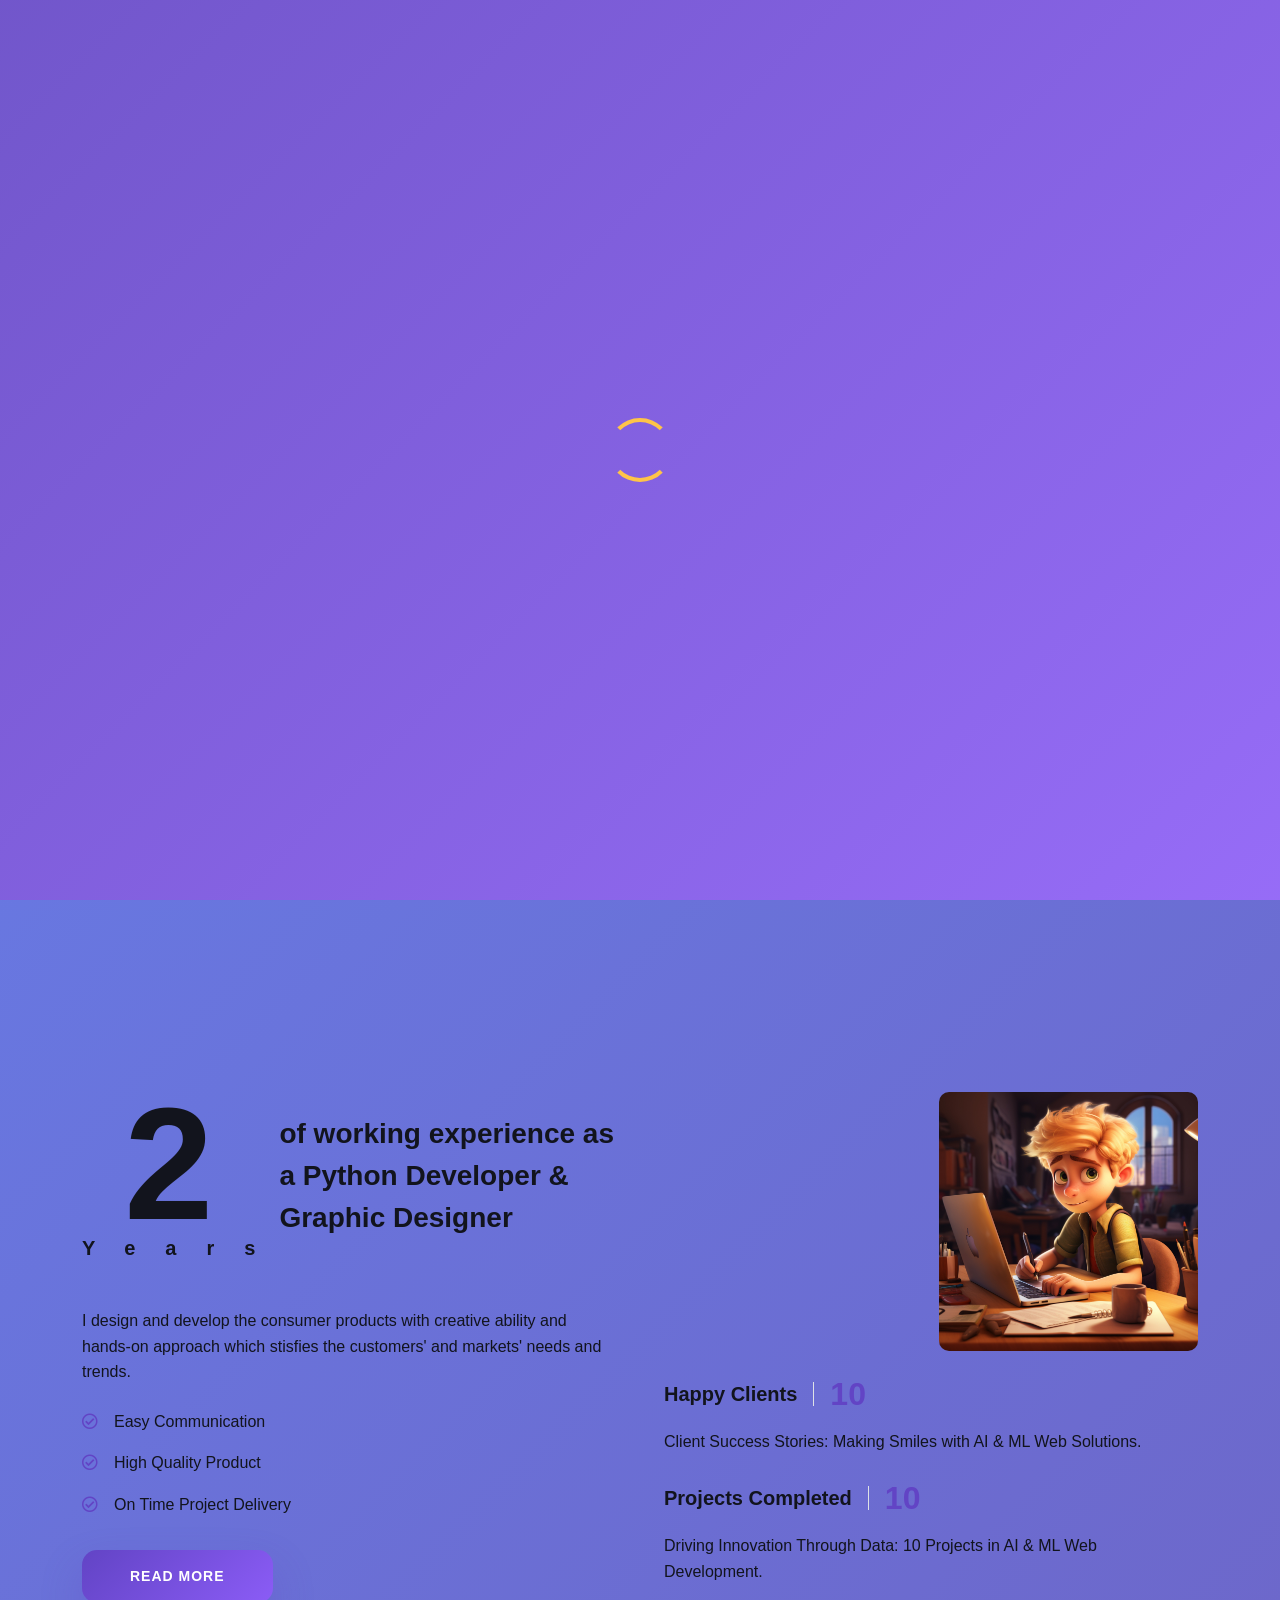
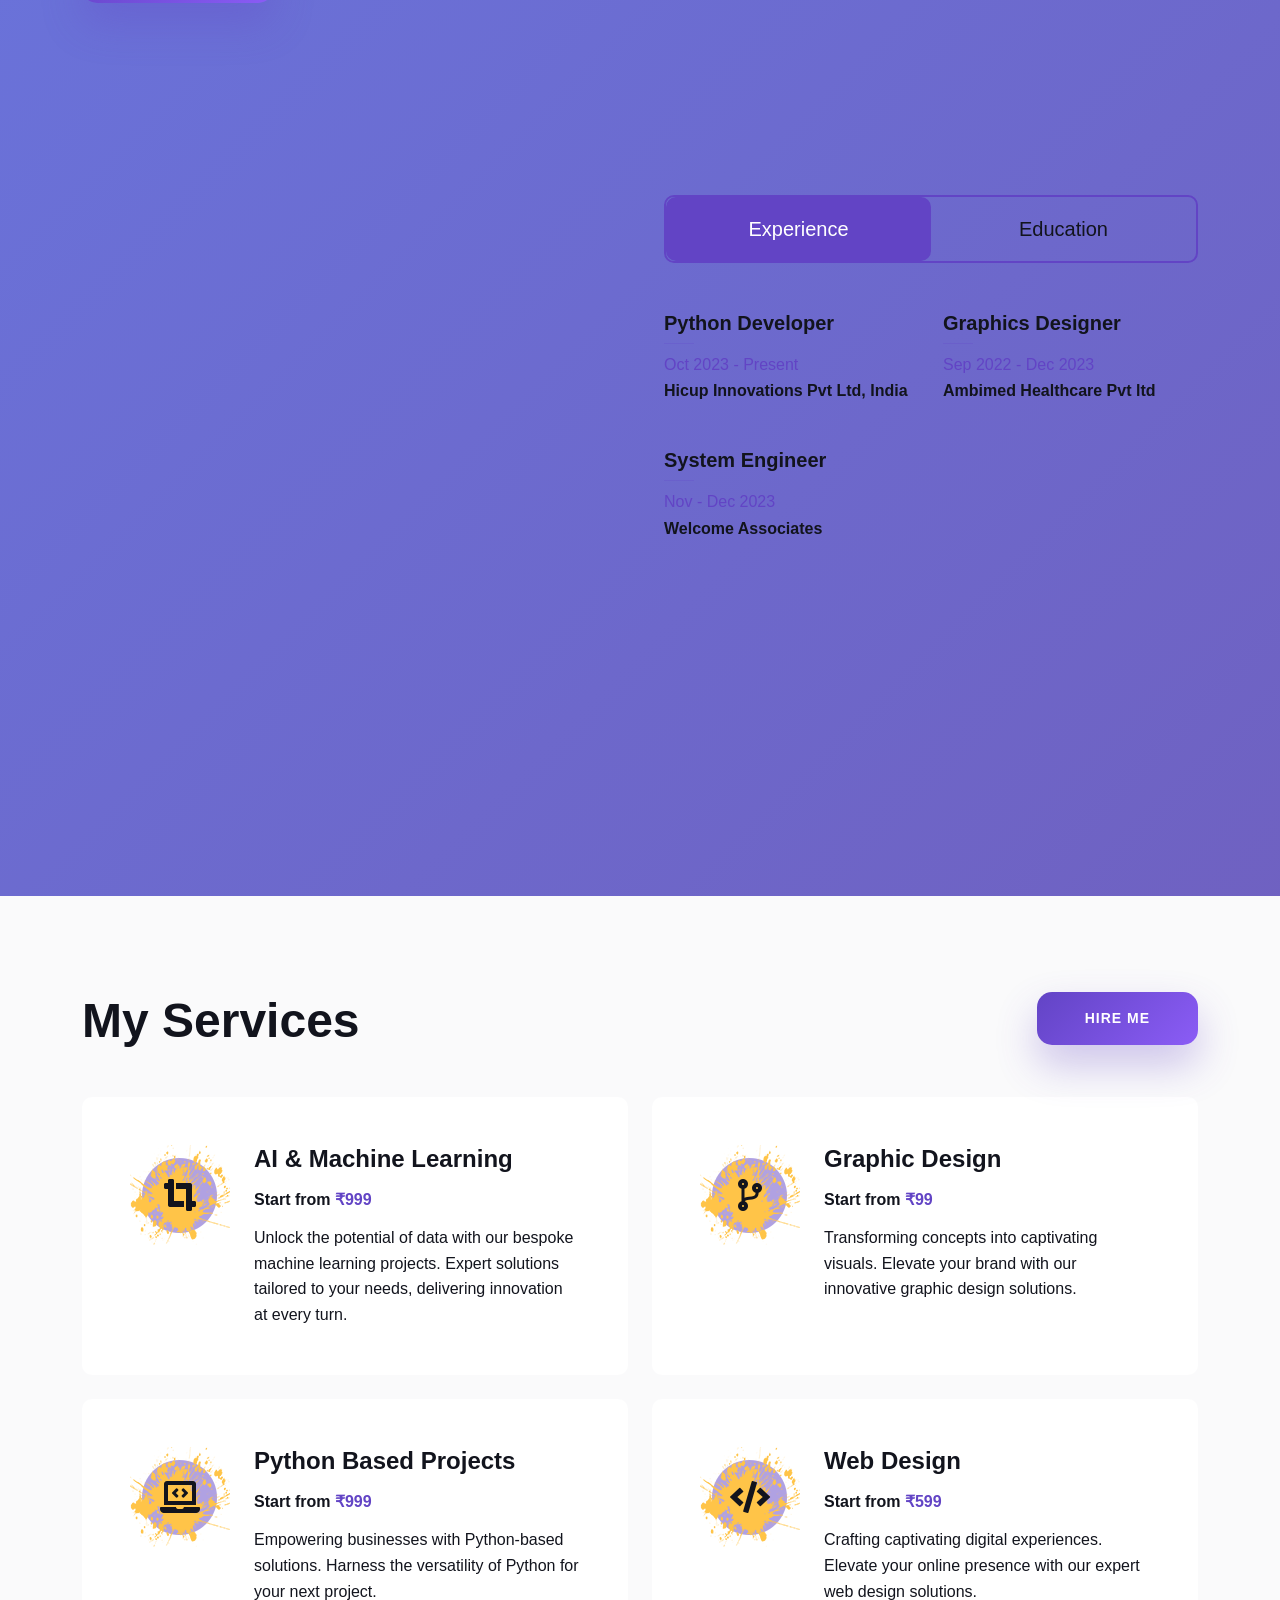
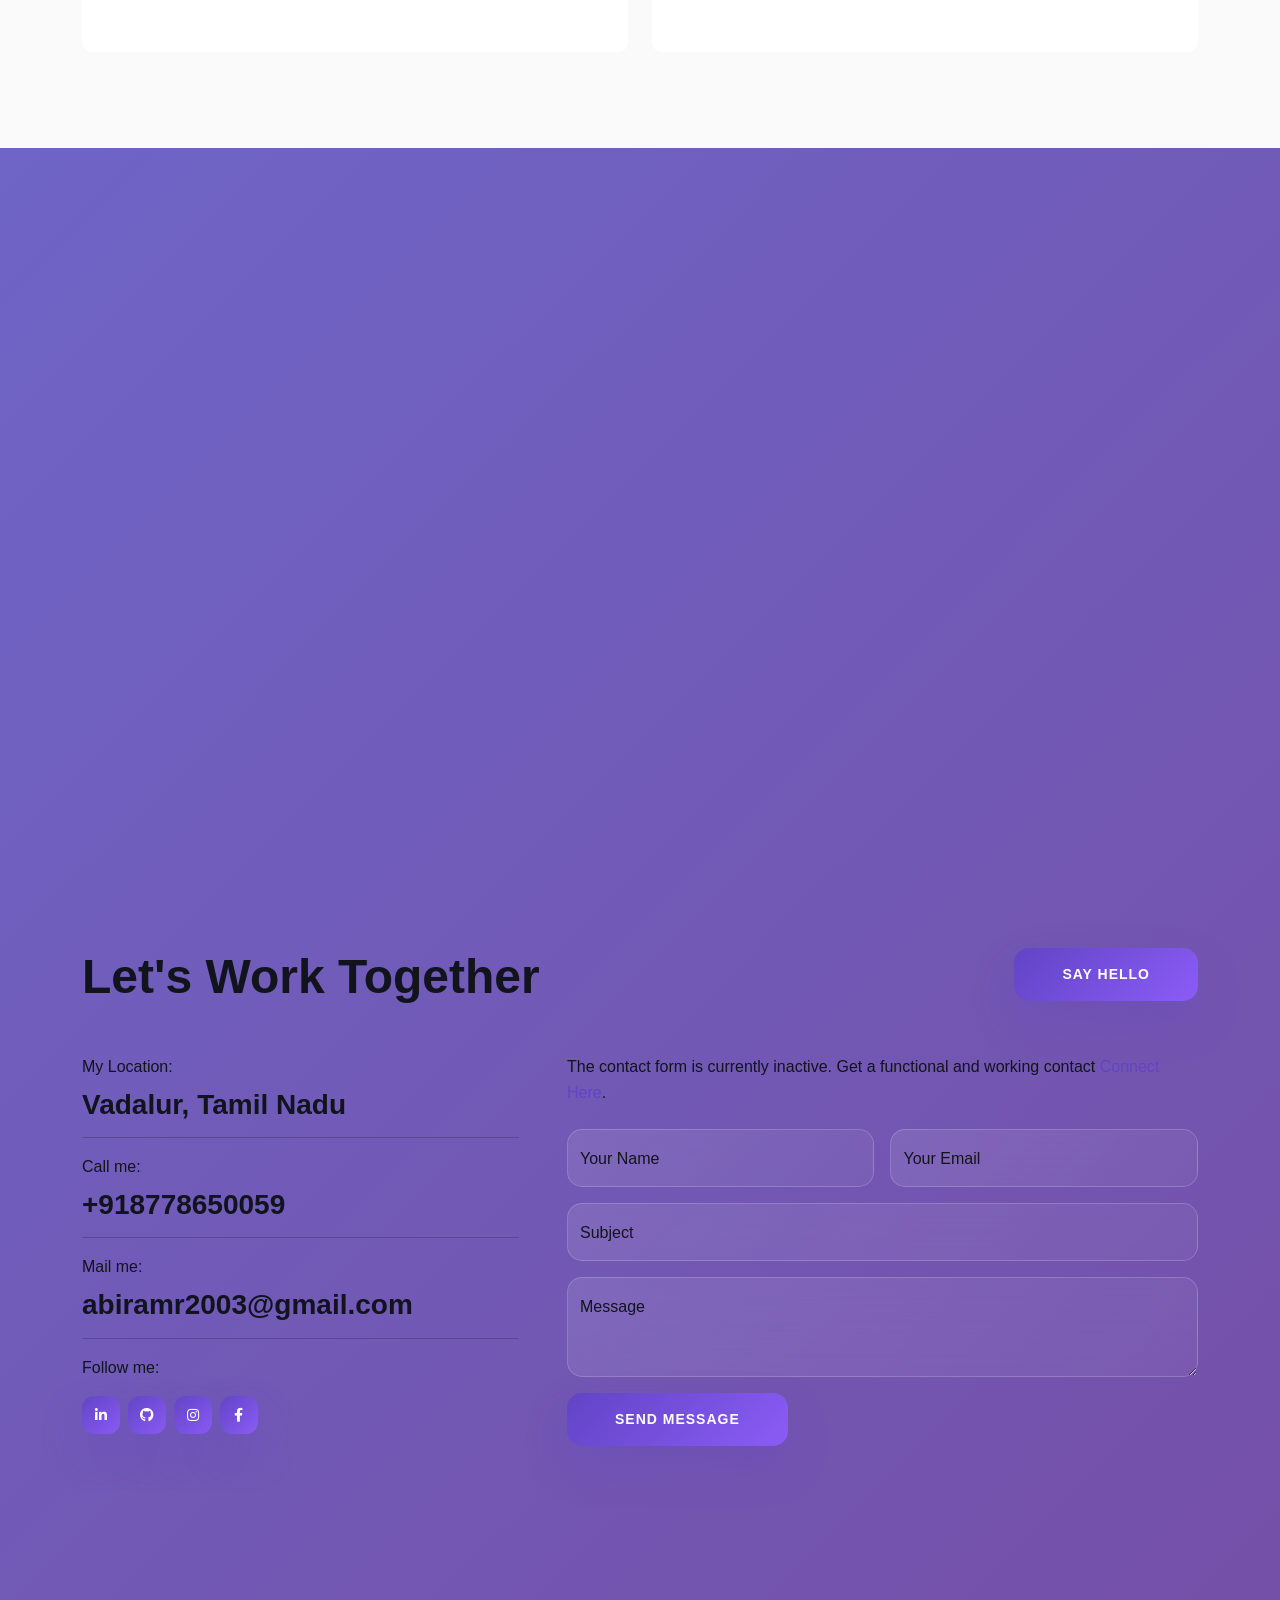
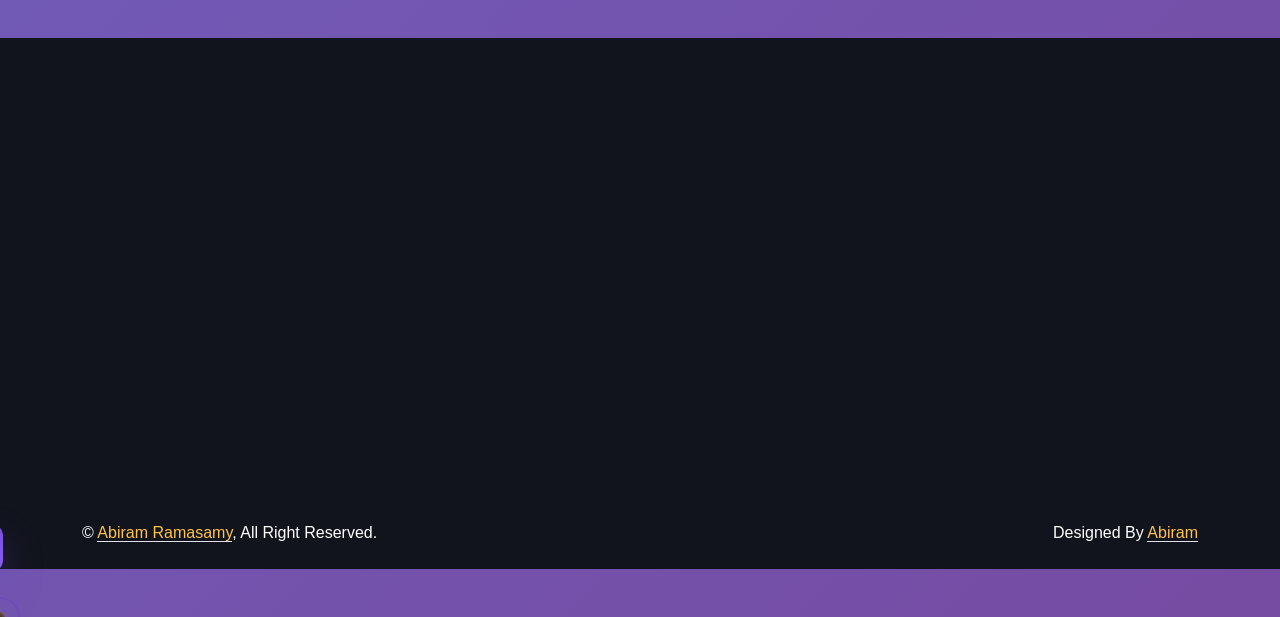
==== commit b6863640: "Implement modern 3D portfolio structure with enhanced CSS and JavaScript Co-authored-by: abiram965 <" ====
--- a/index.html
+++ b/index.html
@@ -16,10 +16,10 @@
     <!-- Favicon -->
     <link href="img/favicon.ico" rel="icon">
 
-    <!-- Google Web Fonts -->
-    <link rel="preconnect" href="https://fonts.googleapis.com">
-    <link rel="preconnect" href="https://fonts.gstatic.com" crossorigin>
-    <link href="https://fonts.googleapis.com/css2?family=Inter:wght@300;400;500;600;700;800;900&display=swap" rel="stylesheet">
+    <!-- Google Web Fonts -->
+    <link rel="preconnect" href="https://fonts.googleapis.com">
+    <link rel="preconnect" href="https://fonts.gstatic.com" crossorigin>
+    <link href="https://fonts.googleapis.com/css2?family=Open+Sans:wght@400;500;600;700;800&display=swap" rel="stylesheet"> 
 
     <!-- Icon Font Stylesheet -->
     <link href="https://cdnjs.cloudflare.com/ajax/libs/font-awesome/5.10.0/css/all.min.css" rel="stylesheet">
@@ -47,466 +47,603 @@
     <!-- Spinner End -->
 
 
-    <!-- Navbar Start -->
-    <nav class="navbar navbar-expand-lg navbar-dark fixed-top py-lg-0 px-4 px-lg-5 wow fadeIn" data-wow-delay="0.1s" style="background: rgba(15, 15, 35, 0.95); backdrop-filter: blur(10px);">
-        <a href="index.html" class="navbar-brand d-block d-lg-none">
-            <h1 class="text-gradient fw-bold m-0">Abiram</h1>
-        </a>
-        <button type="button" class="navbar-toggler" data-bs-toggle="collapse" data-bs-target="#navbarCollapse">
-            <span class="navbar-toggler-icon"></span>
-        </button>
-        <div class="collapse navbar-collapse justify-content-center py-4 py-lg-0" id="navbarCollapse">
-            <div class="navbar-nav">
-                <a href="#home" class="nav-item nav-link active mx-3">Home</a>
-                <a href="#about" class="nav-item nav-link mx-3">About</a>
-                <a href="#projects" class="nav-item nav-link mx-3">Projects</a>
-                <a href="#contact" class="nav-item nav-link mx-3">Contact</a>
+    <!-- Navbar Start -->
+    <nav class="navbar navbar-expand-lg bg-white navbar-light fixed-top shadow py-lg-0 px-4 px-lg-5 wow fadeIn" data-wow-delay="0.1s">
+        <a href="index.html" class="navbar-brand d-block d-lg-none">
+            <h1 class="text-primary fw-bold m-0">Abiram</h1>
+        </a>
+        <button type="button" class="navbar-toggler" data-bs-toggle="collapse" data-bs-target="#navbarCollapse">
+            <span class="navbar-toggler-icon"></span>
+        </button>
+        <div class="collapse navbar-collapse justify-content-between py-4 py-lg-0" id="navbarCollapse">
+            <div class="navbar-nav ms-auto py-0">
+                <a href="#home" class="nav-item nav-link active">Home</a>
+                <a href="#about" class="nav-item nav-link">About</a>
+                <a href="#skill" class="nav-item nav-link">Skills</a>
+                <a href="#service" class="nav-item nav-link">Services</a>
+            </div>
+            <a href="index.html" class="navbar-brand bg-secondary py-3 px-4 mx-3 d-none d-lg-block">
+                <h1 class="text-primary fw-bold m-0">Abiram</h1>
+            </a>
+            <div class="navbar-nav me-auto py-0">
+                <a href="#project" class="nav-item nav-link">Projects</a>
+            <!-- <a href="#team" class="nav-item nav-link">Team</a> --> 
+                <!--<a href="#testimonial" class="nav-item nav-link">Testimonial</a>--> 
+                <a href="#contact" class="nav-item nav-link">Contact</a>
+            </div>
+        </div>
+    </nav>
+    <!-- Navbar End -->
+
+
+    <!-- Header Start -->
+    <div class="container-fluid bg-light my-6 mt-0" id="home">
+        <div class="container">
+            <div class="row g-5 align-items-center">
+                <div class="col-lg-6 py-6 pb-0 pt-lg-0 hero-content animate-on-scroll">
+                    <h3 class="text-primary mb-3 slide-in-left">I'm</h3>
+                    <h1 class="display-3 mb-3 hero-title">Abiram Ramasamy</h1>
+                    <h2 class="typed-text-output d-inline hero-subtitle"></h2>
+                    <div class="typed-text d-none">Python Developer 🤖, Graphic Designer, Student, AI Engineer</div>
+                    <div class="d-flex align-items-center pt-5 slide-in-left">
+                        <a href="img/Abiram_Resume.pdf" class="btn btn-primary py-3 px-4 me-5 magnetic btn-glow">Download CV</a>
+                        <button type="button" class="btn-play magnetic" data-bs-toggle="modal"
+                            data-src="https://www.youtube.com/embed/DWRcNpR6Kdc" data-bs-target="#videoModal">
+                            <span></span>
+                        </button>
+                        <h5 class="ms-4 mb-0 d-none d-sm-block typewriter">Play Video</h5>
+                    </div>
+
+                    <div class="d-flex pt-2 slide-in-right">
+                        <a class="btn btn-square btn-primary me-2 magnetic hover-3d" href="https://www.linkedin.com/in/abiram-r/"><i class="fab fa-linkedin-in"></i></a>
+                        <a class="btn btn-square btn-primary me-2 magnetic hover-3d" href="https://github.com/abiram965"><i class="fab fa-github"></i></a>
+                        <a class="btn btn-square btn-primary me-2 magnetic hover-3d" href="https://www.instagram.com/abiram_ramasamy/"><i class="fab fa-instagram"></i></a>
+                        <a class="btn btn-square btn-primary me-2 magnetic hover-3d" href="https://www.facebook.com/profile.php?id=100009310521903"><i class="fab fa-facebook-f"></i></a>
+                    </div>
+
+                </div>
+                <div class="col-lg-6 hero-image animate-on-scroll">
+                    <img class="img-fluid hover-3d" src="img/Head.png" alt="Abiram Ramasamy">
+                </div>
             </div>
         </div>
-    </nav>
-    <!-- Navbar End -->
-
-
-    <!-- Hero Section Start -->
-    <div class="hero-section" id="home">
+    </div>
+    <!-- Header End -->
+
+
+    <!-- Video Modal Start -->
+    <div class="modal modal-video fade" id="videoModal" tabindex="-1" aria-labelledby="exampleModalLabel" aria-hidden="true">
+        <div class="modal-dialog">
+            <div class="modal-content rounded-0">
+                <div class="modal-header">
+                    <h3 class="modal-title" id="exampleModalLabel">Youtube Video</h3>
+                    <button type="button" class="btn-close" data-bs-dismiss="modal" aria-label="Close"></button>
+                </div>
+                <div class="modal-body">
+                    <!-- 16:9 aspect ratio -->
+                    <div class="ratio ratio-16x9">
+                        <iframe class="embed-responsive-item" src="" id="video" allowfullscreen allowscriptaccess="always"
+                            allow="autoplay"></iframe>
+                    </div>
+                </div>
+            </div>
+        </div>
+    </div>
+    <!-- Video Modal End -->
+
+
+    <!-- About Start -->
+    <div class="container-xxl py-6" id="about">
+        <div class="container">
+            <div class="row g-5">
+                <div class="col-lg-6 wow fadeInUp" data-wow-delay="0.1s">
+                    <div class="d-flex align-items-center mb-5">
+                        <div class="years flex-shrink-0 text-center me-4">
+                            <h1 class="display-1 mb-0">2</h1>
+                            <h5 class="mb-0">Years</h5>
+                        </div>
+                        <h3 class="lh-base mb-0">of working experience as a Python Developer & Graphic Designer</h3>
+                    </div>
+                    <p class="mb-4">I design and develop the consumer products with creative ability and
+                        hands-on approach which stisfies the customers' and markets' needs and trends.</p>
+                    <p class="mb-3"><i class="far fa-check-circle text-primary me-3"></i>Easy Communication</p>
+                    <p class="mb-3"><i class="far fa-check-circle text-primary me-3"></i>High Quality Product</p>
+                    <p class="mb-3"><i class="far fa-check-circle text-primary me-3"></i>On Time Project Delivery</p>
+                    <a class="btn btn-primary py-3 px-5 mt-3" href="">Read More</a>
+                </div>
+                <div class="col-lg-6 wow fadeInUp" data-wow-delay="0.5s">
+                    <div class="row g-3 mb-4">
+                        <div class="col-sm-6">
+                            <img class="img-fluid rounded" src="img/about-1.jpg" alt="">
+                        </div>
+                        <div class="col-sm-6">
+                            <img class="img-fluid rounded" src="img/about-2.jpg" alt="">
+                        </div>
+                    </div>
+                    <div class="d-flex align-items-center mb-3">
+                        <h5 class="border-end pe-3 me-3 mb-0">Happy Clients</h5>
+                        <h2 class="text-primary fw-bold mb-0" data-toggle="counter-up">10</h2>
+                    </div>
+                    <p class="mb-4">Client Success Stories: Making Smiles with AI & ML Web Solutions.</p>
+                    <div class="d-flex align-items-center mb-3">
+                        <h5 class="border-end pe-3 me-3 mb-0">Projects Completed</h5>
+                        <h2 class="text-primary fw-bold mb-0" data-toggle="counter-up">10</h2>
+                    </div>
+                    <p class="mb-0">Driving Innovation Through Data: 10 Projects in AI & ML Web Development.</p>
+                </div>
+            </div>
+        </div>
+    </div>
+    <!-- About End -->
+
+
+    <!-- Expertise Start -->
+    <div class="container-xxl py-6 pb-5" id="skill">
         <div class="container">
-            <div class="row min-vh-100 align-items-center">
-                <div class="col-lg-8 mx-auto text-center">
-                    <div class="hero-content">
-                        <p class="hero-greeting mb-3 text-secondary">Hello, I'm</p>
-                        <h1 class="hero-name display-1 fw-bold mb-4">Abiram</h1>
-                        <h2 class="hero-title mb-5">
-                            <span class="text-gradient">Full Stack Developer</span> &amp; 
-                            <span class="typed-text-output d-inline text-accent"></span>
-                        </h2>
-                        <div class="typed-text d-none">React Developer, Python Engineer, AI Enthusiast, Creative Designer</div>
-                        
-                        <p class="hero-description mb-5 text-secondary lead">
-                            I create modern, scalable web applications using cutting-edge technologies. 
-                            Passionate about clean code, user experience, and innovative solutions.
-                        </p>
-                        
-                        <div class="hero-actions mb-5">
-                            <a href="#projects" class="btn btn-gradient me-4 py-3 px-5">View My Work</a>
-                            <a href="#contact" class="btn btn-outline py-3 px-5">Get In Touch</a>
+            <div class="row g-5">
+                <div class="col-lg-6 wow fadeInUp animate-on-scroll" data-wow-delay="0.1s">
+                    <h1 class="display-5 mb-5 split-text">Skills & Experience</h1>
+                    <p class="mb-4 slide-in-left">I have various Knowledge in various Fields with the skills and experience i develop abd deploye different types of project</p>
+                    <h3 class="mb-4 typewriter">My Skills</h3>
+                    <div class="row align-items-center">
+                        <div class="col-md-6">
+                            <div class="skill mb-4 skill-card hover-3d">
+                                <div class="d-flex justify-content-between">
+                                    <h6 class="font-weight-bold">Python</h6>
+                                    <h6 class="font-weight-bold skill-percentage">90%</h6>
+                                </div>
+                                <div class="progress">
+                                    <div class="progress-bar bg-primary" role="progressbar" aria-valuenow="90" aria-valuemin="0" aria-valuemax="100"></div>
+                                </div>
+                            </div>
+                            <div class="skill mb-4 skill-card hover-3d">
+                                <div class="d-flex justify-content-between">
+                                    <h6 class="font-weight-bold">Machine Learning</h6>
+                                    <h6 class="font-weight-bold skill-percentage">85%</h6>
+                                </div>
+                                <div class="progress">
+                                    <div class="progress-bar bg-warning" role="progressbar" aria-valuenow="85" aria-valuemin="0" aria-valuemax="100"></div>
+                                </div>
+                            </div>
+                            <div class="skill mb-4 skill-card hover-3d">
+                                <div class="d-flex justify-content-between">
+                                    <h6 class="font-weight-bold">Adobe Photoshop</h6>
+                                    <h6 class="font-weight-bold skill-percentage">90%</h6>
+                                </div>
+                                <div class="progress">
+                                    <div class="progress-bar bg-danger" role="progressbar" aria-valuenow="90" aria-valuemin="0" aria-valuemax="100"></div>
+                                </div>
+                            </div>
                         </div>
-                        
-                        <div class="social-links">
-                            <a class="social-link me-4" href="https://www.linkedin.com/in/abiram-r/" target="_blank">
-                                <i class="fab fa-linkedin-in"></i>
-                            </a>
-                            <a class="social-link me-4" href="https://github.com/abiram965" target="_blank">
-                                <i class="fab fa-github"></i>
-                            </a>
-                            <a class="social-link me-4" href="https://www.instagram.com/abiram_ramasamy/" target="_blank">
-                                <i class="fab fa-instagram"></i>
-                            </a>
-                            <a class="social-link" href="mailto:abiram@example.com">
-                                <i class="fas fa-envelope"></i>
-                            </a>
+                        <div class="col-md-6">
+                            <div class="skill mb-4 skill-card hover-3d">
+                                <div class="d-flex justify-content-between">
+                                    <h6 class="font-weight-bold">Development</h6>
+                                    <h6 class="font-weight-bold">90%</h6>
+                                </div>
+                                <div class="progress">
+                                    <div class="progress-bar bg-danger" role="progressbar" aria-valuenow="90" aria-valuemin="0" aria-valuemax="100"></div>
+                                </div>
+                            </div>
+                            <div class="skill mb-4">
+                                <div class="d-flex justify-content-between">
+                                    <h6 class="font-weight-bold">Web Designing</h6>
+                                    <h6 class="font-weight-bold">95%</h6>
+                                </div>
+                                <div class="progress">
+                                    <div class="progress-bar bg-dark" role="progressbar" aria-valuenow="95" aria-valuemin="0" aria-valuemax="100"></div>
+                                </div>
+                            </div>
+                            <div class="skill mb-4">
+                                <div class="d-flex justify-content-between">
+                                    <h6 class="font-weight-bold">MySQL</h6>
+                                    <h6 class="font-weight-bold">85%</h6>
+                                </div>
+                                <div class="progress">
+                                    <div class="progress-bar bg-info" role="progressbar" aria-valuenow="85" aria-valuemin="0" aria-valuemax="100"></div>
+                                </div>
+                            </div>
+                        </div>
+                    </div>
+                </div>
+                <div class="col-lg-6 wow fadeInUp" data-wow-delay="0.5s">
+                    <ul class="nav nav-pills rounded border border-2 border-primary mb-5">
+                        <li class="nav-item w-50">
+                            <button class="nav-link w-100 py-3 fs-5 active" data-bs-toggle="pill" href="#tab-1">Experience</button>
+                        </li>
+                        <li class="nav-item w-50">
+                            <button class="nav-link w-100 py-3 fs-5" data-bs-toggle="pill" href="#tab-2">Education</button>
+                        </li>
+                    </ul>
+                    <div class="tab-content">
+                        <div id="tab-1" class="tab-pane fade show p-0 active">
+                            <div class="row gy-5 gx-4">
+                                <div class="col-sm-6">
+                                    <h5> Python Developer</h5>
+                                    <hr class="text-primary my-2">
+                                    <p class="text-primary mb-1">Oct 2023  - Present </p>
+                                    <h6 class="mb-0">Hicup Innovations Pvt  Ltd, India</h6>
+                                </div>
+                                <div class="col-sm-6">
+                                    <h5>Graphics Designer</h5>
+                                    <hr class="text-primary my-2">
+                                    <p class="text-primary mb-1">Sep 2022 - Dec 2023</p>
+                                    <h6 class="mb-0">Ambimed Healthcare Pvt ltd</h6>
+                                </div>
+                                <div class="col-sm-6">
+                                    <h5>System Engineer</h5>
+                                    <hr class="text-primary my-2">
+                                    <p class="text-primary mb-1">Nov - Dec 2023</p>
+                                    <h6 class="mb-0">Welcome Associates</h6>
+                                </div>
+                               
+                            </div>
+                        </div>
+                        <div id="tab-2" class="tab-pane fade show p-0">
+                            <div class="row gy-5 gx-4">
+                                <div class="col-sm-6">
+                                    <h5>Bachelor of Artificial Intelligence and Machine Learning</h5>
+                                    <hr class="text-primary my-2">
+                                    <p class="text-primary mb-1">2021 - 2025</p>
+                                    <h6 class="mb-0">SNS COLLEGE OF TECHNOLOGY</h6>
+                                </div>
+                                <div class="col-sm-6">
+                                    <h5>All India Senior School Certificate Examination (AISSCE)</h5>
+                                    <hr class="text-primary my-2">
+                                    <p class="text-primary mb-1">2020 - 2021</p>
+                                    <h6 class="mb-0">Jawahar Higher  Sec School, CBSE</h6>
+                                </div>
+                                <div class="col-sm-6">
+                                    <h5>All India Secondary School Examination (AISSE)</h5>
+                                    <hr class="text-primary my-2">
+                                    <p class="text-primary mb-1">2018 - 2019</p>
+                                    <h6 class="mb-0">Jawahar Higher  Sec School, CBSE</h6>
+                                </div>
+                                
+                            </div>
+                        </div>
+                    </div>
+                </div>
+            </div>
+        </div>
+    </div>
+    <!-- Expertise End -->
+
+
+    <!-- Service Start -->
+    <div class="container-fluid bg-light my-5 py-6" id="service">
+        <div class="container">
+            <div class="row g-5 mb-5 wow fadeInUp" data-wow-delay="0.1s">
+                <div class="col-lg-6">
+                    <h1 class="display-5 mb-0">My Services</h1>
+                </div>
+                <div class="col-lg-6 text-lg-end">
+                    <a class="btn btn-primary py-3 px-5" href="">Hire Me</a>
+                </div>
+            </div>
+            <div class="row g-4">
+                <div class="col-lg-6 wow fadeInUp" data-wow-delay="0.1s">
+                    <div class="service-item d-flex flex-column flex-sm-row bg-white rounded h-100 p-4 p-lg-5">
+                        <div class="bg-icon flex-shrink-0 mb-3">
+                            <i class="fa fa-crop-alt fa-2x text-dark"></i>
+                        </div>
+                        <div class="ms-sm-4">
+                            <h4 class="mb-3">AI & Machine Learning</h4>
+                            <h6 class="mb-3">Start from <span class="text-primary">₹999</span></h6>
+                            <span>Unlock the potential of data with our bespoke machine learning projects. Expert solutions tailored to your needs, delivering innovation at every turn.</span>
+                        </div>
+                    </div>
+                </div>
+                <div class="col-lg-6 wow fadeInUp" data-wow-delay="0.3s">
+                    <div class="service-item d-flex flex-column flex-sm-row bg-white rounded h-100 p-4 p-lg-5">
+                        <div class="bg-icon flex-shrink-0 mb-3">
+                            <i class="fa fa-code-branch fa-2x text-dark"></i>
+                        </div>
+                        <div class="ms-sm-4">
+                            <h4 class="mb-3">Graphic Design</h4>
+                            <h6 class="mb-3">Start from <span class="text-primary">₹99</span></h6>
+                            <span>Transforming concepts into captivating visuals. Elevate your brand with our innovative graphic design solutions.</span>
+                        </div>
+                    </div>
+                </div>
+                <div class="col-lg-6 wow fadeInUp" data-wow-delay="0.3s">
+                    <div class="service-item d-flex flex-column flex-sm-row bg-white rounded h-100 p-4 p-lg-5">
+                        <div class="bg-icon flex-shrink-0 mb-3">
+                            <i class="fa fa-laptop-code fa-2x text-dark"></i>
+                        </div>
+                        <div class="ms-sm-4">
+                            <h4 class="mb-3">Python Based Projects</h4>
+                            <h6 class="mb-3">Start from <span class="text-primary">₹999</span></h6>
+                            <span>Empowering businesses with Python-based solutions. Harness the versatility of Python for your next project.</span>
+                        </div>
+                    </div>
+                </div>
+
+                <div class="col-lg-6 wow fadeInUp" data-wow-delay="0.1s">
+                    <div class="service-item d-flex flex-column flex-sm-row bg-white rounded h-100 p-4 p-lg-5">
+                        <div class="bg-icon flex-shrink-0 mb-3">
+                            <i class="fa fa-code fa-2x text-dark"></i>
+                        </div>
+                        <div class="ms-sm-4">
+                            <h4 class="mb-3">Web Design</h4>
+                            <h6 class="mb-3">Start from <span class="text-primary">₹599</span></h6>
+                            <span>Crafting captivating digital experiences. Elevate your online presence with our expert web design solutions.</span>
+                        </div>
+                    </div>
+                </div>
+                
+            </div>
+        </div>
+    </div>
+    <!-- Service End -->
+
+
+    <!-- Projects Start -->
+    <div class="container-xxl py-6 pt-5" id="project">
+        <div class="container">
+            <div class="row g-5 mb-5 align-items-center wow fadeInUp animate-on-scroll" data-wow-delay="0.1s">
+                <div class="col-lg-6">
+                    <h1 class="display-5 mb-0 split-text">My Projects</h1>
+                </div>
+                <div class="col-lg-6 text-lg-end">
+                    <ul class="list-inline mx-n3 mb-0" id="portfolio-flters">
+                        <li class="mx-3 active magnetic" data-filter="*">All Projects</li>
+                        <li class="mx-3 magnetic" data-filter=".first">AI & ML</li>
+                        <li class="mx-3 magnetic" data-filter=".second">Graphic Design</li>
+                    </ul>
+                </div>
+            </div>
+            <div class="row g-4 portfolio-container wow fadeInUp animate-on-scroll" data-wow-delay="0.1s">
+                <div class="col-lg-4 col-md-6 portfolio-item first hover-3d">
+                    <div class="portfolio-img rounded overflow-hidden">
+                        <img class="img-fluid" src="img/project-1.png" alt="AI/ML Project">
+                        <div class="portfolio-btn">
+                            <a class="btn btn-lg-square btn-outline-secondary border-2 mx-1 magnetic" href="img/project-1.png" data-lightbox="portfolio"><i class="fa fa-eye"></i></a>
+                            <a class="btn btn-lg-square btn-outline-secondary border-2 mx-1 magnetic" href=""><i class="fa fa-link"></i></a>
                         </div>
                     </div>
                 </div>
-            </div>
-        </div>
-        
-        <!-- Animated Background Elements -->
-        <div class="hero-bg-elements">
-            <div class="floating-element floating-1"></div>
-            <div class="floating-element floating-2"></div>
-            <div class="floating-element floating-3"></div>
-        </div>
-    </div>
-    <!-- Hero Section End -->
-
-
-
-
-
-    <!-- About Section Start -->
-    <section class="about-section py-6" id="about">
-        <div class="container">
-            <div class="row justify-content-center mb-5">
-                <div class="col-lg-8 text-center">
-                    <h2 class="section-title display-4 fw-bold mb-4">About <span class="text-gradient">Me</span></h2>
-                    <p class="section-subtitle text-secondary lead">
-                        Passionate full-stack developer with expertise in modern web technologies
-                    </p>
-                </div>
-            </div>
-            
-            <div class="row g-5 align-items-center">
-                <div class="col-lg-6 wow fadeInUp" data-wow-delay="0.1s">
-                    <div class="about-content">
-                        <div class="about-stats mb-5">
-                            <div class="stat-item">
-                                <h3 class="stat-number text-gradient display-4 fw-bold">3+</h3>
-                                <p class="stat-label text-secondary">Years Experience</p>
-                            </div>
-                        </div>
-                        
-                        <h3 class="mb-4 text-primary">Full Stack Developer & Tech Enthusiast</h3>
-                        <p class="mb-4 text-secondary">
-                            I specialize in creating modern, scalable web applications using cutting-edge technologies. 
-                            My passion lies in building innovative solutions that solve real-world problems and deliver 
-                            exceptional user experiences.
-                        </p>
-                        
-                        <div class="about-features mb-4">
-                            <div class="feature-item mb-3">
-                                <i class="fas fa-code text-accent me-3"></i>
-                                <span>Clean, Modern Code Architecture</span>
-                            </div>
-                            <div class="feature-item mb-3">
-                                <i class="fas fa-mobile-alt text-accent me-3"></i>
-                                <span>Responsive & Mobile-First Design</span>
-                            </div>
-                            <div class="feature-item mb-3">
-                                <i class="fas fa-rocket text-accent me-3"></i>
-                                <span>Performance Optimized Solutions</span>
-                            </div>
-                        </div>
-                        
-                        <a href="#contact" class="btn btn-gradient py-3 px-5">Let's Work Together</a>
-                    </div>
-                </div>
-                
-                <div class="col-lg-6 wow fadeInUp" data-wow-delay="0.3s">
-                    <div class="tech-stack">
-                        <h4 class="mb-4 text-primary">Tech Stack</h4>
-                        <div class="tech-grid">
-                            <div class="tech-category mb-4">
-                                <h6 class="text-secondary mb-3">Frontend</h6>
-                                <div class="tech-items">
-                                    <span class="tech-item">React</span>
-                                    <span class="tech-item">TypeScript</span>
-                                    <span class="tech-item">Next.js</span>
-                                    <span class="tech-item">Tailwind CSS</span>
-                                </div>
-                            </div>
-                            
-                            <div class="tech-category mb-4">
-                                <h6 class="text-secondary mb-3">Backend</h6>
-                                <div class="tech-items">
-                                    <span class="tech-item">Node.js</span>
-                                    <span class="tech-item">Python</span>
-                                    <span class="tech-item">Express</span>
-                                    <span class="tech-item">MongoDB</span>
-                                </div>
-                            </div>
-                            
-                            <div class="tech-category">
-                                <h6 class="text-secondary mb-3">Tools & Others</h6>
-                                <div class="tech-items">
-                                    <span class="tech-item">Git</span>
-                                    <span class="tech-item">Docker</span>
-                                    <span class="tech-item">AWS</span>
-                                    <span class="tech-item">Figma</span>
-                                </div>
-                            </div>
+                <div class="col-lg-4 col-md-6 portfolio-item second hover-3d">
+                    <div class="portfolio-img rounded overflow-hidden">
+                        <img class="img-fluid" src="img/project-2.png" alt="Graphic Design Project">
+                        <div class="portfolio-btn">
+                            <a class="btn btn-lg-square btn-outline-secondary border-2 mx-1 magnetic" href="img/project-2.png" data-lightbox="portfolio"><i class="fa fa-eye"></i></a>
+                            <a class="btn btn-lg-square btn-outline-secondary border-2 mx-1 magnetic" href=""><i class="fa fa-link"></i></a>
                         </div>
                     </div>
                 </div>
-            </div>
-        </div>
-    </section>
-    <!-- About Section End -->
-
-
-
-    <!-- Projects Section Start -->
-    <section class="projects-section py-6" id="projects">
-        <div class="container">
-            <div class="row justify-content-center mb-5">
-                <div class="col-lg-8 text-center">
-                    <h2 class="section-title display-4 fw-bold mb-4">Featured <span class="text-gradient">Projects</span></h2>
-                    <p class="section-subtitle text-secondary lead">
-                        A showcase of my recent work in web development and creative solutions
-                    </p>
-                </div>
-            </div>
-            
-            <div class="projects-grid">
-                <div class="project-card wow fadeInUp" data-wow-delay="0.1s">
-                    <div class="project-image">
-                        <div class="project-overlay">
-                            <i class="fas fa-code text-white" style="font-size: 3rem;"></i>
-                        </div>
-                    </div>
-                    <div class="project-content">
-                        <h3 class="project-title">E-Commerce Platform</h3>
-                        <p class="project-description">
-                            Modern full-stack e-commerce solution with React, Node.js, and MongoDB. 
-                            Features include user authentication, payment integration, and admin dashboard.
-                        </p>
-                        <div class="project-tech">
-                            <span class="tech-tag">React</span>
-                            <span class="tech-tag">Node.js</span>
-                            <span class="tech-tag">MongoDB</span>
-                            <span class="tech-tag">Stripe</span>
-                        </div>
-                        <div class="project-links">
-                            <a href="#" class="project-link">
-                                <i class="fas fa-external-link-alt me-2"></i>Live Demo
-                            </a>
-                            <a href="https://github.com/abiram965" class="project-link">
-                                <i class="fab fa-github me-2"></i>Source Code
-                            </a>
-                        </div>
-                    </div>
-                </div>
-                
-                <div class="project-card wow fadeInUp" data-wow-delay="0.2s">
-                    <div class="project-image">
-                        <div class="project-overlay">
-                            <i class="fas fa-brain text-white" style="font-size: 3rem;"></i>
-                        </div>
-                    </div>
-                    <div class="project-content">
-                        <h3 class="project-title">AI Analytics Dashboard</h3>
-                        <p class="project-description">
-                            Machine learning powered analytics platform with real-time data visualization. 
-                            Built with Python, Flask, and modern charting libraries.
-                        </p>
-                        <div class="project-tech">
-                            <span class="tech-tag">Python</span>
-                            <span class="tech-tag">Flask</span>
-                            <span class="tech-tag">TensorFlow</span>
-                            <span class="tech-tag">D3.js</span>
-                        </div>
-                        <div class="project-links">
-                            <a href="#" class="project-link">
-                                <i class="fas fa-external-link-alt me-2"></i>Live Demo
-                            </a>
-                            <a href="https://github.com/abiram965" class="project-link">
-                                <i class="fab fa-github me-2"></i>Source Code
-                            </a>
-                        </div>
-                    </div>
-                </div>
-                
-                <div class="project-card wow fadeInUp" data-wow-delay="0.3s">
-                    <div class="project-image">
-                        <div class="project-overlay">
-                            <i class="fas fa-mobile-alt text-white" style="font-size: 3rem;"></i>
-                        </div>
-                    </div>
-                    <div class="project-content">
-                        <h3 class="project-title">React Native App</h3>
-                        <p class="project-description">
-                            Cross-platform mobile application for task management with offline capabilities, 
-                            push notifications, and seamless cloud synchronization.
-                        </p>
-                        <div class="project-tech">
-                            <span class="tech-tag">React Native</span>
-                            <span class="tech-tag">TypeScript</span>
-                            <span class="tech-tag">Redux</span>
-                            <span class="tech-tag">Firebase</span>
-                        </div>
-                        <div class="project-links">
-                            <a href="#" class="project-link">
-                                <i class="fas fa-external-link-alt me-2"></i>Live Demo
-                            </a>
-                            <a href="https://github.com/abiram965" class="project-link">
-                                <i class="fab fa-github me-2"></i>Source Code
-                            </a>
-                        </div>
-                    </div>
-                </div>
-                
-                <div class="project-card wow fadeInUp" data-wow-delay="0.4s">
-                    <div class="project-image">
-                        <div class="project-overlay">
-                            <i class="fas fa-chart-line text-white" style="font-size: 3rem;"></i>
-                        </div>
-                    </div>
-                    <div class="project-content">
-                        <h3 class="project-title">Data Visualization Suite</h3>
-                        <p class="project-description">
-                            Interactive data visualization platform for business intelligence with 
-                            custom charts, real-time updates, and collaborative features.
-                        </p>
-                        <div class="project-tech">
-                            <span class="tech-tag">Vue.js</span>
-                            <span class="tech-tag">D3.js</span>
-                            <span class="tech-tag">Express</span>
-                            <span class="tech-tag">PostgreSQL</span>
-                        </div>
-                        <div class="project-links">
-                            <a href="#" class="project-link">
-                                <i class="fas fa-external-link-alt me-2"></i>Live Demo
-                            </a>
-                            <a href="https://github.com/abiram965" class="project-link">
-                                <i class="fab fa-github me-2"></i>Source Code
-                            </a>
-                        </div>
-                    </div>
-                </div>
-                
-                <div class="project-card wow fadeInUp" data-wow-delay="0.5s">
-                    <div class="project-image">
-                        <div class="project-overlay">
-                            <i class="fas fa-cloud text-white" style="font-size: 3rem;"></i>
-                        </div>
-                    </div>
-                    <div class="project-content">
-                        <h3 class="project-title">Cloud Infrastructure Manager</h3>
-                        <p class="project-description">
-                            DevOps automation tool for managing cloud infrastructure with containerized 
-                            deployments, monitoring, and auto-scaling capabilities.
-                        </p>
-                        <div class="project-tech">
-                            <span class="tech-tag">Docker</span>
-                            <span class="tech-tag">Kubernetes</span>
-                            <span class="tech-tag">AWS</span>
-                            <span class="tech-tag">Terraform</span>
-                        </div>
-                        <div class="project-links">
-                            <a href="#" class="project-link">
-                                <i class="fas fa-external-link-alt me-2"></i>Live Demo
-                            </a>
-                            <a href="https://github.com/abiram965" class="project-link">
-                                <i class="fab fa-github me-2"></i>Source Code
-                            </a>
-                        </div>
-                    </div>
-                </div>
-                
-                <div class="project-card wow fadeInUp" data-wow-delay="0.6s">
-                    <div class="project-image">
-                        <div class="project-overlay">
-                            <i class="fas fa-paint-brush text-white" style="font-size: 3rem;"></i>
-                        </div>
-                    </div>
-                    <div class="project-content">
-                        <h3 class="project-title">Creative Portfolio Website</h3>
-                        <p class="project-description">
-                            Modern, responsive portfolio website with stunning animations, 
-                            dark theme, and optimized performance for creative professionals.
-                        </p>
-                        <div class="project-tech">
-                            <span class="tech-tag">Next.js</span>
-                            <span class="tech-tag">Framer Motion</span>
-                            <span class="tech-tag">Tailwind</span>
-                            <span class="tech-tag">Vercel</span>
-                        </div>
-                        <div class="project-links">
-                            <a href="#" class="project-link">
-                                <i class="fas fa-external-link-alt me-2"></i>Live Demo
-                            </a>
-                            <a href="https://github.com/abiram965" class="project-link">
-                                <i class="fab fa-github me-2"></i>Source Code
-                            </a>
-                        </div>
-                    </div>
-                </div>
-            </div>
-        </div>
-    </section>
-    <!-- Projects Section End -->
-
-
-    <!-- Contact Section Start -->
-    <section class="contact-section py-6" id="contact">
-        <div class="container">
-            <div class="row justify-content-center mb-5">
-                <div class="col-lg-8 text-center">
-                    <h2 class="section-title display-4 fw-bold mb-4">Let's <span class="text-gradient">Connect</span></h2>
-                    <p class="section-subtitle text-secondary lead">
-                        Ready to bring your ideas to life? Let's discuss your next project
-                    </p>
-                </div>
-            </div>
-            
-            <div class="row g-5">
-                <div class="col-lg-5 wow fadeInUp" data-wow-delay="0.1s">
-                    <div class="contact-info">
-                        <div class="contact-item mb-4">
-                            <div class="contact-icon mb-3">
-                                <i class="fas fa-map-marker-alt text-accent"></i>
-                            </div>
-                            <h5 class="text-primary mb-2">Location</h5>
-                            <p class="text-secondary">Vadalur, Tamil Nadu, India</p>
-                        </div>
-                        
-                        <div class="contact-item mb-4">
-                            <div class="contact-icon mb-3">
-                                <i class="fas fa-envelope text-accent"></i>
-                            </div>
-                            <h5 class="text-primary mb-2">Email</h5>
-                            <p class="text-secondary">abiramr2003@gmail.com</p>
-                        </div>
-                        
-                        <div class="contact-item mb-4">
-                            <div class="contact-icon mb-3">
-                                <i class="fas fa-phone text-accent"></i>
-                            </div>
-                            <h5 class="text-primary mb-2">Phone</h5>
-                            <p class="text-secondary">+91 8778650059</p>
-                        </div>
-                        
-                        <div class="contact-item">
-                            <h5 class="text-primary mb-3">Follow Me</h5>
-                            <div class="social-links">
-                                <a class="social-link me-3" href="https://www.linkedin.com/in/abiram-r/" target="_blank">
-                                    <i class="fab fa-linkedin-in"></i>
-                                </a>
-                                <a class="social-link me-3" href="https://github.com/abiram965" target="_blank">
-                                    <i class="fab fa-github"></i>
-                                </a>
-                                <a class="social-link me-3" href="https://www.instagram.com/abiram_ramasamy/" target="_blank">
-                                    <i class="fab fa-instagram"></i>
-                                </a>
-                                <a class="social-link" href="mailto:abiramr2003@gmail.com">
-                                    <i class="fas fa-envelope"></i>
-                                </a>
-                            </div>
-                        </div>
-                    </div>
-                </div>
-                
-                <div class="col-lg-7 wow fadeInUp" data-wow-delay="0.3s">
-                    <div class="contact-form">
-                        <h4 class="mb-4 text-primary">Send Me a Message</h4>
-                        <form id="contactForm">
-                            <div class="row g-3">
-                                <div class="col-md-6">
-                                    <div class="form-group">
-                                        <label for="name" class="form-label">Your Name</label>
-                                        <input type="text" class="form-control" id="name" placeholder="Enter your name" required>
-                                    </div>
-                                </div>
-                                <div class="col-md-6">
-                                    <div class="form-group">
-                                        <label for="email" class="form-label">Your Email</label>
-                                        <input type="email" class="form-control" id="email" placeholder="Enter your email" required>
-                                    </div>
-                                </div>
-                                <div class="col-12">
-                                    <div class="form-group">
-                                        <label for="subject" class="form-label">Subject</label>
-                                        <input type="text" class="form-control" id="subject" placeholder="Enter subject" required>
-                                    </div>
-                                </div>
-                                <div class="col-12">
-                                    <div class="form-group">
-                                        <label for="message" class="form-label">Message</label>
-                                        <textarea class="form-control" id="message" placeholder="Tell me about your project..." required></textarea>
-                                    </div>
-                                </div>
-                                <div class="col-12">
-                                    <button class="btn btn-gradient py-3 px-5 w-100" type="submit">
-                                        <i class="fas fa-paper-plane me-2"></i>Send Message
-                                    </button>
-                                </div>
-                            </div>
-                        </form>
-                    </div>
-                </div>
-            </div>
-        </div>
-    </section>
-    <!-- Contact Section End -->
+                <div class="col-lg-4 col-md-6 portfolio-item first hover-3d">
+                    <div class="portfolio-img rounded overflow-hidden">
+                        <img class="img-fluid" src="img/project-3.jpg" alt="AI/ML Project">
+                        <div class="portfolio-btn">
+                            <a class="btn btn-lg-square btn-outline-secondary border-2 mx-1 magnetic" href="img/project-3.jpg" data-lightbox="portfolio"><i class="fa fa-eye"></i></a>
+                            <a class="btn btn-lg-square btn-outline-secondary border-2 mx-1 magnetic" href=""><i class="fa fa-link"></i></a>
+                        </div>
+                    </div>
+                </div>
+                <div class="col-lg-4 col-md-6 portfolio-item second">
+                    <div class="portfolio-img rounded overflow-hidden">
+                        <img class="img-fluid" src="img/project-4.png" alt="">
+                        <div class="portfolio-btn">
+                            <a class="btn btn-lg-square btn-outline-secondary border-2 mx-1" href="img/project-4.png" data-lightbox="portfolio"><i class="fa fa-eye"></i></a>
+                            <a class="btn btn-lg-square btn-outline-secondary border-2 mx-1" href=""><i class="fa fa-link"></i></a>
+                        </div>
+                    </div>
+                </div>
+                <div class="col-lg-4 col-md-6 portfolio-item first">
+                    <div class="portfolio-img rounded overflow-hidden">
+                        <img class="img-fluid" src="img/project-5.jpg" alt="">
+                        <div class="portfolio-btn">
+                            <a class="btn btn-lg-square btn-outline-secondary border-2 mx-1" href="img/project-5.jpg" data-lightbox="portfolio"><i class="fa fa-eye"></i></a>
+                            <a class="btn btn-lg-square btn-outline-secondary border-2 mx-1" href=""><i class="fa fa-link"></i></a>
+                        </div>
+                    </div>
+                </div>
+                <div class="col-lg-4 col-md-6 portfolio-item second">
+                    <div class="portfolio-img rounded overflow-hidden">
+                        <img class="img-fluid" src="img/project-6.png" alt="">
+                        <div class="portfolio-btn">
+                            <a class="btn btn-lg-square btn-outline-secondary border-2 mx-1" href="img/project-6.png" data-lightbox="portfolio"><i class="fa fa-eye"></i></a>
+                            <a class="btn btn-lg-square btn-outline-secondary border-2 mx-1" href=""><i class="fa fa-link"></i></a>
+                        </div>
+                    </div>
+                </div>
+            </div>
+        </div>
+    </div>
+    <!-- Projects End -->
+
+
+    <!-- Team Start 
+    <div class="container-xxl py-6 pb-5" id="team">
+        <div class="container">
+            <div class="row g-5 mb-5 wow fadeInUp" data-wow-delay="0.1s">
+                <div class="col-lg-6">
+                    <h1 class="display-5 mb-0">Team Members</h1>
+                </div>
+                <div class="col-lg-6 text-lg-end">
+                    <a class="btn btn-primary py-3 px-5" href="">Contact Us</a>
+                </div>
+            </div>
+            <div class="row g-4">
+                <div class="col-lg-4 col-md-6 wow fadeInUp" data-wow-delay="0.1s">
+                    <div class="team-item position-relative">
+                        <img class="img-fluid rounded" src="img/team-1.jpg" alt="">
+                        <div class="team-text bg-white rounded-end p-4">
+                            <div>
+                                <h5>Full Name</h5>
+                                <span>Designer</span>
+                            </div>
+                            <i class="fa fa-arrow-right fa-2x text-primary"></i>
+                        </div>
+                    </div>
+                </div>
+                <div class="col-lg-4 col-md-6 wow fadeInUp" data-wow-delay="0.3s">
+                    <div class="team-item position-relative">
+                        <img class="img-fluid rounded" src="img/team-2.jpg" alt="">
+                        <div class="team-text bg-white rounded-end p-4">
+                            <div>
+                                <h5>Full Name</h5>
+                                <span>Designer</span>
+                            </div>
+                            <i class="fa fa-arrow-right fa-2x text-primary"></i>
+                        </div>
+                    </div>
+                </div>
+                <div class="col-lg-4 col-md-6 wow fadeInUp" data-wow-delay="0.5s">
+                    <div class="team-item position-relative">
+                        <img class="img-fluid rounded" src="img/team-3.jpg" alt="">
+                        <div class="team-text bg-white rounded-end p-4">
+                            <div>
+                                <h5>Full Name</h5>
+                                <span>Designer</span>
+                            </div>
+                            <i class="fa fa-arrow-right fa-2x text-primary"></i>
+                        </div>
+                    </div>
+                </div>
+            </div>
+        </div>
+    </div>
+
+
+    -->
+    <!-- Team End -->
+
+
+    <!-- Testimonial Start 
+    <div class="container-fluid bg-light py-5 my-5" id="testimonial">
+        <div class="container-fluid py-5">
+            <h1 class="display-5 text-center mb-5 wow fadeInUp" data-wow-delay="0.1s">Testimonial</h1>
+            <div class="row justify-content-center">
+                <div class="col-lg-3 d-none d-lg-block">
+                    <div class="testimonial-left h-100">
+                        <img class="img-fluid wow fadeIn" data-wow-delay="0.1s" src="img/testimonial-1.jpg" alt="">
+                        <img class="img-fluid wow fadeIn" data-wow-delay="0.3s" src="img/testimonial-2.jpg" alt="">
+                        <img class="img-fluid wow fadeIn" data-wow-delay="0.5s" src="img/testimonial-3.jpg" alt="">
+                    </div>
+                </div>
+                <div class="col-lg-6 wow fadeInUp" data-wow-delay="0.5s">
+                    <div class="owl-carousel testimonial-carousel">
+                        <div class="testimonial-item text-center">
+                            <div class="position-relative mb-5">
+                                <img class="img-fluid rounded-circle border border-secondary p-2 mx-auto" src="img/testimonial-1.jpg" alt="">
+                                <div class="testimonial-icon">
+                                    <i class="fa fa-quote-left text-primary"></i>
+                                </div>
+                            </div>
+                            <p class="fs-5 fst-italic">Dolores sed duo clita tempor justo dolor et stet lorem kasd labore dolore lorem ipsum. At lorem lorem magna ut et, nonumy et labore et tempor diam tempor erat.</p>
+                            <hr class="w-25 mx-auto">
+                            <h5>Client Name</h5>
+                            <span>Profession</span>
+                        </div>
+                        <div class="testimonial-item text-center">
+                            <div class="position-relative mb-5">
+                                <img class="img-fluid rounded-circle border border-secondary p-2 mx-auto" src="img/testimonial-2.jpg" alt="">
+                                <div class="testimonial-icon">
+                                    <i class="fa fa-quote-left text-primary"></i>
+                                </div>
+                            </div>
+                            <p class="fs-5 fst-italic">Dolores sed duo clita tempor justo dolor et stet lorem kasd labore dolore lorem ipsum. At lorem lorem magna ut et, nonumy et labore et tempor diam tempor erat.</p>
+                            <hr class="w-25 mx-auto">
+                            <h5>Client Name</h5>
+                            <span>Profession</span>
+                        </div>
+                        <div class="testimonial-item text-center">
+                            <div class="position-relative mb-5">
+                                <img class="img-fluid rounded-circle border border-secondary p-2 mx-auto" src="img/testimonial-3.jpg" alt="">
+                                <div class="testimonial-icon">
+                                    <i class="fa fa-quote-left text-primary"></i>
+                                </div>
+                            </div>
+                            <p class="fs-5 fst-italic">Dolores sed duo clita tempor justo dolor et stet lorem kasd labore dolore lorem ipsum. At lorem lorem magna ut et, nonumy et labore et tempor diam tempor erat.</p>
+                            <hr class="w-25 mx-auto">
+                            <h5>Client Name</h5>
+                            <span>Profession</span>
+                        </div>
+                    </div>
+                </div>
+                <div class="col-lg-3 d-none d-lg-block">
+                    <div class="testimonial-right h-100">
+                        <img class="img-fluid wow fadeIn" data-wow-delay="0.1s" src="img/testimonial-1.jpg" alt="">
+                        <img class="img-fluid wow fadeIn" data-wow-delay="0.3s" src="img/testimonial-2.jpg" alt="">
+                        <img class="img-fluid wow fadeIn" data-wow-delay="0.5s" src="img/testimonial-3.jpg" alt="">
+                    </div>
+                </div>
+            </div>
+        </div>
+    </div>
+
+    -->
+    <!-- Testimonial End -->
+<!-- Contact Start -->
+<div class="container-xxl pb-5" id="contact">
+    <div class="container py-5">
+        <div class="row g-5 mb-5 wow fadeInUp" data-wow-delay="0.1s">
+            <div class="col-lg-6">
+                <h1 class="display-5 mb-0">Let's Work Together</h1>
+            </div>
+            <div class="col-lg-6 text-lg-end">
+                <a class="btn btn-primary py-3 px-5" href="">Say Hello</a>
+            </div>
+        </div>
+        <div class="row g-5">
+            <div class="col-lg-5 col-md-6 wow fadeInUp" data-wow-delay="0.1s">
+                <p class="mb-2">My Location:</p>
+                <h3 class="fw-bold">Vadalur, Tamil Nadu</h3>
+                <hr class="w-100">
+                <p class="mb-2">Call me:</p>
+                <h3 class="fw-bold">+918778650059</h3>
+                <hr class="w-100">
+                <p class="mb-2">Mail me:</p>
+                <h3 class="fw-bold">abiramr2003@gmail.com</h3>
+                <hr class="w-100">
+                <p class="mb-2">Follow me:</p>
+                <div class="d-flex pt-2">
+                    <a class="btn btn-square btn-primary me-2" href="https://www.linkedin.com/in/abiram-r/"><i class="fab fa-linkedin-in"></i></a>
+                    <a class="btn btn-square btn-primary me-2" href="https://github.com/abiram965"><i class="fab fa-github"></i></a>
+                    <a class="btn btn-square btn-primary me-2" href="https://www.instagram.com/abiram_ramasamy/"><i class="fab fa-instagram"></i></a>
+                    <a class="btn btn-square btn-primary me-2" href="https://www.facebook.com/profile.php?id=100009310521903"><i class="fab fa-facebook-f"></i></a>
+                </div>
+            </div>
+            <div class="col-lg-7 col-md-6 wow fadeInUp" data-wow-delay="0.5s">
+                <p class="mb-4">The contact form is currently inactive. Get a functional and working contact  <a href="https://www.linkedin.com/in/abiram-r/">Connect Here</a>.</p>
+                <form id="contactForm">
+                    <div class="row g-3">
+                        <div class="col-md-6">
+                            <div class="form-floating">
+                                <input type="text" class="form-control" id="name" placeholder="Your Name">
+                                <label for="name">Your Name</label>
+                            </div>
+                        </div>
+                        <div class="col-md-6">
+                            <div class="form-floating">
+                                <input type="email" class="form-control" id="email" placeholder="Your Email">
+                                <label for="email">Your Email</label>
+                            </div>
+                        </div>
+                        <div class="col-12">
+                            <div class="form-floating">
+                                <input type="text" class="form-control" id="subject" placeholder="Subject">
+                                <label for="subject">Subject</label>
+                            </div>
+                        </div>
+                        <div class="col-12">
+                            <div class="form-floating">
+                                <textarea class="form-control" placeholder="Leave a message here" id="message" style="height: 100px"></textarea>
+                                <label for="message">Message</label>
+                            </div>
+                        </div>
+                        <div class="col-12">
+                            <button class="btn btn-primary py-3 px-5" type="submit">Send Message</button>
+                        </div>
+                    </div>
+                </form>
+            </div>
+        </div>
+    </div>
+</div>
+<!-- Contact End -->
 <script>
 document.getElementById('contactForm').addEventListener('submit', function(event) {
     event.preventDefault(); // Prevent the default form submission
@@ -560,31 +697,51 @@
 
 
 
-    <!-- Footer Start -->
-    <footer class="footer-section">
-        <div class="container">
-            <div class="row justify-content-center py-4">
-                <div class="col-lg-6 text-center">
-                    <p class="mb-2 text-secondary">
-                        © 2024 <span class="text-gradient">Abiram Ramasamy</span>. All rights reserved.
-                    </p>
-                    <p class="mb-0 text-muted">
-                        Crafted with ❤️ using modern web technologies
-                    </p>
-                </div>
-            </div>
-        </div>
-    </footer>
-    <!-- Footer End -->
-
-    <!-- Back to Top -->
-    <a href="#" class="back-to-top">
-        <i class="fas fa-arrow-up"></i>
-    </a>
-
+    <!-- Map Start -->
+    <div class="container-xxl pt-5 px-0 wow fadeInUp" data-wow-delay="0.1s">
+        <div class="container-xxl pt-5 px-0">
+            <div class="bg-dark">
+                <iframe
+                src="https://www.google.com/maps/embed?pb=!1m18!1m12!1m3!1d15635.055085736818!2d79.5544594!3d11.568785199999999!2m3!1f0!2f0!3f0!3m2!1i1024!2i768!4f13.1!3m3!1m2!1s0x3a54b784de470eff%3A0x81cc3c3ee8089b45!2sVadalur%2C%20Tamil%20Nadu%20607303!5e0!3m2!1sen!2sin!4v1707238335970!5m2!1sen!2sin"
+                frameborder="0" style="width: 100%; height: 450px; border:0;" allowfullscreen="" aria-hidden="false"
+                tabindex="0"></iframe>
+            </div>
+        </div>
+    </div>
+    <!-- Map End -->
+
+
+    <!-- Copyright Start -->
+    <div class="container-fluid bg-dark text-white py-4">
+            <div class="container">
+                <div class="row">
+                    <div class="col-md-6 text-center text-md-start mb-3 mb-md-0">
+                        &copy; <a class="border-bottom text-secondary" href="#">Abiram Ramasamy</a>, All Right Reserved.
+                    </div>
+                    <div class="col-md-6 text-center text-md-end">
+                        Designed By <a class="border-bottom text-secondary" href="https://www.linkedin.com/in/abiram-r/">Abiram</a>
+                    </div>
+                </div>
+            </div>
+        </div>
+    </div>
+    <!-- Copyright End -->
+
+
+    <!-- Back to Top -->
+    <a href="#" class="btn btn-lg btn-primary btn-lg-square back-to-top"><i class="bi bi-arrow-up"></i></a>
+
+
     <!-- JavaScript Libraries -->
     <script src="https://code.jquery.com/jquery-3.4.1.min.js"></script>
     <script src="https://cdn.jsdelivr.net/npm/bootstrap@5.0.0/dist/js/bootstrap.bundle.min.js"></script>
+    
+    <!-- 3D and Animation Libraries -->
+    <script src="https://cdnjs.cloudflare.com/ajax/libs/three.js/r128/three.min.js"></script>
+    <script src="https://cdnjs.cloudflare.com/ajax/libs/gsap/3.12.2/gsap.min.js"></script>
+    <script src="https://cdnjs.cloudflare.com/ajax/libs/gsap/3.12.2/ScrollTrigger.min.js"></script>
+    
+    <!-- Existing Libraries -->
     <script src="lib/wow/wow.min.js"></script>
     <script src="lib/easing/easing.min.js"></script>
     <script src="lib/waypoints/waypoints.min.js"></script>
@@ -594,8 +751,13 @@
     <script src="lib/isotope/isotope.pkgd.min.js"></script>
     <script src="lib/lightbox/js/lightbox.min.js"></script>
 
+    <!-- 3D Components -->
+    <script src="js/3d-background.js"></script>
+    <script src="js/3d-cursor.js"></script>
+    <script src="js/animations.js"></script>
+    
     <!-- Template Javascript -->
-    <script src="js/main.js"></script>
-</body>
-
+    <script src="js/main.js"></script>
+</body>
+
 </html>
--- a/css/style.css
+++ b/css/style.css
@@ -1,652 +1,1039 @@
-/********** Modern Portfolio CSS **********/
+/********** Modern 3D Portfolio CSS **********/
 :root {
-    --primary: #6366f1;
-    --primary-dark: #4f46e5;
-    --secondary: #8b5cf6;
-    --accent: #06b6d4;
-    --background: #0f0f23;
-    --surface: #1a1a2e;
-    --surface-light: #16213e;
-    --text-primary: #ffffff;
-    --text-secondary: #a0a0a0;
-    --text-muted: #6b7280;
-    --border: #374151;
-    --gradient-primary: linear-gradient(135deg, #6366f1 0%, #8b5cf6 100%);
-    --gradient-secondary: linear-gradient(135deg, #06b6d4 0%, #3b82f6 100%);
-    --shadow-sm: 0 1px 2px 0 rgba(0, 0, 0, 0.05);
-    --shadow-md: 0 4px 6px -1px rgba(0, 0, 0, 0.1);
-    --shadow-lg: 0 10px 15px -3px rgba(0, 0, 0, 0.1);
-    --shadow-xl: 0 20px 25px -5px rgba(0, 0, 0, 0.1);
-}
-
+    --primary: #6244C5;
+    --secondary: #FFC448;
+    --light: #FAFAFB;
+    --dark: #12141D;
+    --gradient-primary: linear-gradient(135deg, #6244C5 0%, #8B5CF6 100%);
+    --gradient-secondary: linear-gradient(135deg, #FFC448 0%, #F59E0B 100%);
+    --gradient-glass: linear-gradient(135deg, rgba(255,255,255,0.1) 0%, rgba(255,255,255,0.05) 100%);
+    --shadow-primary: 0 20px 40px rgba(98, 68, 197, 0.3);
+    --shadow-secondary: 0 10px 30px rgba(255, 196, 72, 0.3);
+    --shadow-glass: 0 8px 32px rgba(31, 38, 135, 0.37);
+    --border-glass: 1px solid rgba(255, 255, 255, 0.18);
+    --blur: blur(20px);
+}
+
+/* Global Styles */
 * {
     margin: 0;
     padding: 0;
     box-sizing: border-box;
 }
 
-body {
-    font-family: 'Inter', 'Segoe UI', Tahoma, Geneva, Verdana, sans-serif;
-    background-color: var(--background);
-    color: var(--text-primary);
-    line-height: 1.6;
-    overflow-x: hidden;
-}
-
-/* Spinner/Loading */
-#spinner {
-    opacity: 0;
-    visibility: hidden;
-    transition: opacity .5s ease-out, visibility 0s linear .5s;
-    z-index: 99999;
-    background: var(--background);
-}
-
-#spinner.show {
-    transition: opacity .5s ease-out, visibility 0s linear 0s;
-    visibility: visible;
-    opacity: 1;
-}
-
-.spinner-border {
-    width: 3rem;
-    height: 3rem;
-    border: 0.25em solid rgba(99, 102, 241, 0.25);
-    border-right-color: var(--primary);
-    border-radius: 50%;
-    animation: spinner-border 0.75s linear infinite;
-}
-
-@keyframes spinner-border {
-    to {
-        transform: rotate(360deg);
-    }
-}
-
-/* Smooth scrolling */
 html {
     scroll-behavior: smooth;
 }
 
-/* Text gradient utility */
-.text-gradient {
+body {
+    font-family: 'Inter', -apple-system, BlinkMacSystemFont, sans-serif;
+    line-height: 1.6;
+    color: var(--dark);
+    overflow-x: hidden;
+    background: linear-gradient(135deg, #667eea 0%, #764ba2 100%);
+    min-height: 100vh;
+}
+
+/* Glass Morphism Effect */
+.glass {
+    background: var(--gradient-glass);
+    backdrop-filter: var(--blur);
+    -webkit-backdrop-filter: var(--blur);
+    border-radius: 20px;
+    border: var(--border-glass);
+    box-shadow: var(--shadow-glass);
+}
+
+/* 3D Transform Utilities */
+.transform-3d {
+    transform-style: preserve-3d;
+    perspective: 1000px;
+}
+
+.hover-3d {
+    transition: all 0.3s ease;
+    transform-style: preserve-3d;
+}
+
+.hover-3d:hover {
+    transform: translateY(-10px) rotateX(5deg) rotateY(5deg);
+    box-shadow: var(--shadow-primary);
+}
+
+/* Custom Scrollbar */
+::-webkit-scrollbar {
+    width: 8px;
+}
+
+::-webkit-scrollbar-track {
+    background: rgba(255, 255, 255, 0.1);
+}
+
+::-webkit-scrollbar-thumb {
     background: var(--gradient-primary);
-    -webkit-background-clip: text;
-    -webkit-text-fill-color: transparent;
-    background-clip: text;
-}
-
-.text-accent {
-    color: var(--accent);
-}
-
-/* Hero Section */
-.hero-section {
-    min-height: 100vh;
-    background: var(--background);
-    position: relative;
-    display: flex;
-    align-items: center;
-    overflow: hidden;
-}
-
-.hero-content {
-    position: relative;
-    z-index: 2;
-}
-
-.hero-greeting {
-    font-size: 1.2rem;
-    font-weight: 400;
-    letter-spacing: 0.1em;
-    text-transform: uppercase;
-}
-
-.hero-name {
-    font-size: clamp(3rem, 8vw, 8rem);
-    font-weight: 900;
-    letter-spacing: -0.02em;
-    margin-bottom: 1rem;
-    background: var(--gradient-primary);
-    -webkit-background-clip: text;
-    -webkit-text-fill-color: transparent;
-    background-clip: text;
-}
-
-.hero-title {
-    font-size: clamp(1.5rem, 4vw, 3rem);
-    font-weight: 600;
-    margin-bottom: 2rem;
-}
-
-.hero-description {
-    font-size: 1.25rem;
-    max-width: 600px;
-    margin: 0 auto;
-    line-height: 1.8;
-}
-
-/* Modern Buttons */
-.btn-gradient {
-    background: var(--gradient-primary);
-    color: white;
-    border: none;
-    border-radius: 50px;
-    font-weight: 600;
-    text-decoration: none;
-    transition: all 0.3s ease;
-    position: relative;
-    overflow: hidden;
-}
-
-.btn-gradient:hover {
-    transform: translateY(-2px);
-    box-shadow: 0 10px 25px rgba(99, 102, 241, 0.3);
-    color: white;
-}
-
-.btn-outline {
-    background: transparent;
-    color: var(--text-primary);
-    border: 2px solid var(--border);
-    border-radius: 50px;
-    font-weight: 600;
-    text-decoration: none;
-    transition: all 0.3s ease;
-}
-
-.btn-outline:hover {
-    background: var(--surface-light);
-    border-color: var(--primary);
-    color: var(--primary);
-    transform: translateY(-2px);
-}
-
-/* Social Links */
-.social-links {
-    display: flex;
-    justify-content: center;
-    gap: 1rem;
-}
-
-.social-link {
-    display: flex;
-    align-items: center;
-    justify-content: center;
-    width: 50px;
-    height: 50px;
-    background: var(--surface);
-    color: var(--text-secondary);
-    border-radius: 50%;
-    text-decoration: none;
-    transition: all 0.3s ease;
-    border: 1px solid var(--border);
-}
-
-.social-link:hover {
-    background: var(--gradient-primary);
-    color: white;
-    transform: translateY(-3px);
-    box-shadow: 0 8px 20px rgba(99, 102, 241, 0.3);
-}
-
-/* Floating Background Elements */
-.hero-bg-elements {
-    position: absolute;
-    top: 0;
-    left: 0;
-    width: 100%;
-    height: 100%;
-    pointer-events: none;
-    overflow: hidden;
-}
-
-.floating-element {
-    position: absolute;
-    border-radius: 50%;
-    background: var(--gradient-primary);
-    opacity: 0.1;
-    animation: float 6s ease-in-out infinite;
-}
-
-.floating-1 {
-    width: 200px;
-    height: 200px;
-    top: 20%;
-    left: 10%;
-    animation-delay: 0s;
-}
-
-.floating-2 {
-    width: 150px;
-    height: 150px;
-    top: 60%;
-    right: 20%;
-    animation-delay: 2s;
-}
-
-.floating-3 {
-    width: 100px;
-    height: 100px;
-    bottom: 20%;
-    left: 70%;
-    animation-delay: 4s;
-}
-
-@keyframes float {
-    0%, 100% {
-        transform: translateY(0px) rotate(0deg);
-    }
-    50% {
-        transform: translateY(-20px) rotate(180deg);
-    }
-}
-
-/* Modern Navbar */
-.navbar {
-    transition: all 0.3s ease;
-    border-bottom: 1px solid rgba(255, 255, 255, 0.1);
-    display: flex !important; /* Ensure navbar is always visible */
-}
-
-.navbar.fixed-top {
-    display: flex !important; /* Override the hide behavior */
-    transition: .5s;
-}
-
-.navbar-nav .nav-link {
-    color: var(--text-secondary) !important;
-    font-weight: 500;
-    font-size: 0.95rem;
-    transition: all 0.3s ease;
-    position: relative;
-}
-
-.navbar-nav .nav-link:hover,
-.navbar-nav .nav-link.active {
-    color: var(--primary) !important;
-}
-
-.navbar-nav .nav-link::after {
-    content: '';
-    position: absolute;
-    bottom: -5px;
-    left: 50%;
-    width: 0;
-    height: 2px;
-    background: var(--gradient-primary);
-    transition: all 0.3s ease;
-    transform: translateX(-50%);
-}
-
-.navbar-nav .nav-link:hover::after,
-.navbar-nav .nav-link.active::after {
-    width: 100%;
-}
-
-/* About Section */
-.about-section {
-    background: var(--surface);
-    min-height: 100vh;
-    display: flex;
-    align-items: center;
-}
-
-.section-title {
-    font-weight: 800;
-    letter-spacing: -0.02em;
-}
-
-.section-subtitle {
-    font-size: 1.2rem;
-    max-width: 600px;
-    margin: 0 auto;
-}
-
-.about-stats {
-    background: var(--surface-light);
-    border-radius: 20px;
-    padding: 2rem;
-    border: 1px solid var(--border);
-}
-
-.stat-item {
-    text-align: center;
-}
-
-.stat-number {
-    font-size: 3rem;
-    margin-bottom: 0.5rem;
-}
-
-.stat-label {
-    font-size: 1.1rem;
-    font-weight: 500;
-}
-
-.feature-item {
-    display: flex;
-    align-items: center;
-    font-size: 1.1rem;
-    color: var(--text-secondary);
-}
-
-.feature-item i {
-    font-size: 1.2rem;
-    width: 20px;
-}
-
-/* Tech Stack */
-.tech-stack {
-    background: var(--surface-light);
-    border-radius: 20px;
-    padding: 2rem;
-    border: 1px solid var(--border);
-}
-
-.tech-items {
-    display: flex;
-    flex-wrap: wrap;
-    gap: 0.75rem;
-}
-
-.tech-item {
-    background: var(--background);
-    color: var(--text-secondary);
-    padding: 0.5rem 1rem;
-    border-radius: 25px;
-    font-size: 0.9rem;
-    font-weight: 500;
-    border: 1px solid var(--border);
-    transition: all 0.3s ease;
-}
-
-.tech-item:hover {
-    background: var(--gradient-primary);
-    color: white;
-    transform: translateY(-2px);
-}
-
-/* Projects Section */
-.projects-section {
-    background: var(--background);
-    min-height: 100vh;
-    display: flex;
-    align-items: center;
-}
-
-.projects-grid {
-    display: grid;
-    grid-template-columns: repeat(auto-fit, minmax(350px, 1fr));
-    gap: 2rem;
-    margin-top: 3rem;
-}
-
-.project-card {
-    background: var(--surface);
-    border-radius: 20px;
-    overflow: hidden;
-    border: 1px solid var(--border);
-    transition: all 0.3s ease;
-    position: relative;
-}
-
-.project-card:hover {
-    transform: translateY(-10px);
-    box-shadow: 0 20px 40px rgba(0, 0, 0, 0.3);
-}
-
-.project-image {
-    height: 200px;
-    background: var(--gradient-primary);
-    position: relative;
-    overflow: hidden;
-    display: flex;
-    align-items: center;
-    justify-content: center;
-}
-
-.project-overlay {
-    position: absolute;
-    top: 0;
-    left: 0;
-    right: 0;
-    bottom: 0;
-    background: rgba(0, 0, 0, 0.3);
-    display: flex;
-    align-items: center;
-    justify-content: center;
-    transition: all 0.3s ease;
-}
-
-.project-card:hover .project-overlay {
-    background: rgba(0, 0, 0, 0.1);
-}
-
-.project-content {
-    padding: 1.5rem;
-}
-
-.project-title {
-    font-size: 1.3rem;
-    font-weight: 600;
-    margin-bottom: 0.5rem;
-    color: var(--text-primary);
-}
-
-.project-description {
-    color: var(--text-secondary);
-    margin-bottom: 1rem;
-    line-height: 1.6;
-}
-
-.project-tech {
-    display: flex;
-    flex-wrap: wrap;
-    gap: 0.5rem;
-    margin-bottom: 1rem;
-}
-
-.tech-tag {
-    background: var(--surface-light);
-    color: var(--accent);
-    padding: 0.25rem 0.75rem;
-    border-radius: 15px;
-    font-size: 0.8rem;
-    font-weight: 500;
-}
-
-.project-links {
-    display: flex;
-    gap: 1rem;
-}
-
-.project-link {
-    color: var(--primary);
-    text-decoration: none;
-    font-weight: 500;
-    transition: all 0.3s ease;
-}
-
-.project-link:hover {
-    color: var(--accent);
-}
-
-/* Contact Section */
-.contact-section {
-    background: var(--surface);
-    min-height: 100vh;
-    display: flex;
-    align-items: center;
-}
-
-.contact-info {
-    background: var(--surface-light);
-    border-radius: 20px;
-    padding: 2rem;
-    border: 1px solid var(--border);
-    height: 100%;
-}
-
-.contact-item {
-    text-align: center;
-}
-
-.contact-icon {
-    display: flex;
-    align-items: center;
-    justify-content: center;
-    width: 60px;
-    height: 60px;
-    background: var(--gradient-primary);
-    border-radius: 50%;
-    margin: 0 auto;
-    font-size: 1.5rem;
-    color: white;
-}
-
-.contact-form {
-    background: var(--surface-light);
-    border-radius: 20px;
-    padding: 2rem;
-    border: 1px solid var(--border);
-}
-
-.form-group {
-    margin-bottom: 1.5rem;
-}
-
-.form-label {
-    display: block;
-    margin-bottom: 0.5rem;
-    color: var(--text-secondary);
-    font-weight: 500;
-}
-
-.form-control {
-    width: 100%;
-    padding: 0.75rem 1rem;
-    background: var(--background);
-    border: 1px solid var(--border);
     border-radius: 10px;
-    color: var(--text-primary);
-    font-family: 'Inter', sans-serif;
-    transition: all 0.3s ease;
-}
-
-.form-control:focus {
-    outline: none;
-    border-color: var(--primary);
-    box-shadow: 0 0 0 3px rgba(99, 102, 241, 0.1);
-}
-
-.form-control::placeholder {
-    color: var(--text-muted);
-}
-
-textarea.form-control {
-    min-height: 120px;
-    resize: vertical;
-}
-
-/* Footer */
-.footer-section {
-    background: var(--surface);
-    border-top: 1px solid var(--border);
-    padding: 2rem 0;
-}
-
-/* Back to Top */
+}
+
+::-webkit-scrollbar-thumb:hover {
+    background: var(--gradient-secondary);
+}
+
 .back-to-top {
     position: fixed;
     display: none;
     right: 45px;
     bottom: 45px;
     z-index: 99;
-    width: 50px;
-    height: 50px;
+    background: var(--gradient-primary) !important;
+    border: none;
+    border-radius: 15px;
+    backdrop-filter: var(--blur);
+    transition: all 0.3s ease;
+}
+
+.back-to-top:hover {
+    transform: translateY(-5px) scale(1.1);
+    box-shadow: var(--shadow-primary);
+}
+
+.my-6 {
+    margin-top: 6rem;
+    margin-bottom: 6rem;
+}
+
+.py-6 {
+    padding-top: 6rem;
+    padding-bottom: 6rem;
+}
+
+
+/*** Enhanced Spinner ***/
+#spinner {
+    opacity: 0;
+    visibility: hidden;
+    transition: opacity .5s ease-out, visibility 0s linear .5s;
+    z-index: 99999;
+    background: linear-gradient(135deg, rgba(98, 68, 197, 0.9), rgba(139, 92, 246, 0.9));
+    backdrop-filter: var(--blur);
+}
+
+#spinner.show {
+    transition: opacity .5s ease-out, visibility 0s linear 0s;
+    visibility: visible;
+    opacity: 1;
+}
+
+#spinner .spinner-border {
+    width: 4rem !important;
+    height: 4rem !important;
+    border-width: 4px;
+    border-color: var(--secondary) transparent var(--secondary) transparent;
+    animation: spinnerGlow 1.5s linear infinite;
+}
+
+@keyframes spinnerGlow {
+    0% { 
+        transform: rotate(0deg); 
+        filter: drop-shadow(0 0 10px var(--secondary));
+    }
+    50% { 
+        filter: drop-shadow(0 0 20px var(--secondary));
+    }
+    100% { 
+        transform: rotate(360deg); 
+        filter: drop-shadow(0 0 10px var(--secondary));
+    }
+}
+
+
+/*** Modern Button Styles ***/
+.btn {
+    font-weight: 600;
+    transition: all 0.3s ease;
+    border-radius: 15px;
+    position: relative;
+    overflow: hidden;
+    text-transform: uppercase;
+    letter-spacing: 1px;
+    font-size: 14px;
+    padding: 12px 30px;
+    border: none;
+    transform-style: preserve-3d;
+}
+
+.btn::before {
+    content: '';
+    position: absolute;
+    top: 0;
+    left: -100%;
+    width: 100%;
+    height: 100%;
+    background: linear-gradient(90deg, transparent, rgba(255,255,255,0.3), transparent);
+    transition: left 0.6s ease;
+}
+
+.btn:hover::before {
+    left: 100%;
+}
+
+.btn.btn-primary {
     background: var(--gradient-primary);
-    color: white;
-    border-radius: 50%;
-    text-decoration: none;
-    transition: all 0.3s ease;
+    color: #FFFFFF;
+    box-shadow: var(--shadow-primary);
+}
+
+.btn.btn-primary:hover {
+    transform: translateY(-3px) scale(1.05);
+    box-shadow: 0 25px 50px rgba(98, 68, 197, 0.4);
+    color: #FFFFFF;
+}
+
+.btn.btn-secondary {
+    background: var(--gradient-secondary);
+    color: #FFFFFF;
+    box-shadow: var(--shadow-secondary);
+}
+
+.btn.btn-secondary:hover {
+    transform: translateY(-3px) scale(1.05);
+    box-shadow: 0 25px 50px rgba(255, 196, 72, 0.4);
+    color: #FFFFFF;
+}
+
+.btn-glass {
+    background: var(--gradient-glass);
+    backdrop-filter: var(--blur);
+    border: var(--border-glass);
+    color: var(--dark);
+}
+
+.btn-glass:hover {
+    background: rgba(255, 255, 255, 0.2);
+    transform: translateY(-3px);
+}
+
+.btn-square {
+    width: 38px;
+    height: 38px;
+}
+
+.btn-sm-square {
+    width: 32px;
+    height: 32px;
+}
+
+.btn-lg-square {
+    width: 48px;
+    height: 48px;
+}
+
+.btn-square,
+.btn-sm-square,
+.btn-lg-square {
+    padding: 0;
     display: flex;
     align-items: center;
     justify-content: center;
-    font-size: 1.2rem;
-}
-
-.back-to-top:hover {
+    font-weight: normal;
+    border-radius: 12px;
+}
+
+/* Magnetic Button Effect */
+.magnetic {
+    cursor: pointer;
+    transition: all 0.3s ease;
+}
+
+.magnetic:hover {
+    transform: scale(1.05);
+}
+
+/* Glowing Button Animation */
+.btn-glow {
+    animation: glow 2s ease-in-out infinite alternate;
+}
+
+@keyframes glow {
+    from {
+        box-shadow: 0 0 20px var(--primary);
+    }
+    to {
+        box-shadow: 0 0 30px var(--primary), 0 0 40px var(--primary);
+    }
+}
+
+
+/*** Modern Navbar ***/
+.navbar.fixed-top {
+    display: none;
+    transition: all 0.3s ease;
+    background: var(--gradient-glass) !important;
+    backdrop-filter: var(--blur);
+    -webkit-backdrop-filter: var(--blur);
+    border-bottom: var(--border-glass);
+    box-shadow: var(--shadow-glass);
+    padding: 15px 0;
+}
+
+.navbar-brand {
+    font-weight: 800;
+    font-size: 2rem;
+    background: var(--gradient-primary);
+    -webkit-background-clip: text;
+    -webkit-text-fill-color: transparent;
+    background-clip: text;
+    text-shadow: 0 0 20px rgba(98, 68, 197, 0.5);
+}
+
+.navbar .navbar-nav .nav-link {
+    padding: 15px 20px;
+    color: var(--dark);
+    font-size: 16px;
+    font-weight: 600;
+    outline: none;
+    position: relative;
+    transition: all 0.3s ease;
+    border-radius: 10px;
+    margin: 0 5px;
+}
+
+.navbar .navbar-nav .nav-link::before {
+    content: '';
+    position: absolute;
+    bottom: 0;
+    left: 50%;
+    width: 0;
+    height: 3px;
+    background: var(--gradient-primary);
+    transition: all 0.3s ease;
+    transform: translateX(-50%);
+    border-radius: 3px;
+}
+
+.navbar .navbar-nav .nav-link:hover::before,
+.navbar .navbar-nav .nav-link.active::before {
+    width: 80%;
+}
+
+.navbar .navbar-nav .nav-link:hover,
+.navbar .navbar-nav .nav-link.active {
+    color: var(--primary);
+    background: rgba(98, 68, 197, 0.1);
+    transform: translateY(-2px);
+}
+
+@media (max-width: 991.98px) {
+    .navbar .navbar-nav .nav-link {
+        padding: 10px 15px;
+        margin: 5px 0;
+    }
+    
+    .navbar-collapse {
+        background: var(--gradient-glass);
+        backdrop-filter: var(--blur);
+        border-radius: 15px;
+        margin-top: 15px;
+        padding: 20px;
+    }
+}
+
+
+/*** Enhanced Header/Hero Section ***/
+#home {
+    margin-bottom: 6rem;
+    background: linear-gradient(135deg, 
+        rgba(102, 126, 234, 0.1) 0%, 
+        rgba(118, 75, 162, 0.1) 100%);
+    position: relative;
+    overflow: hidden;
+    min-height: 100vh;
+    display: flex;
+    align-items: center;
+}
+
+#home::before {
+    content: '';
+    position: absolute;
+    top: 0;
+    left: 0;
+    right: 0;
+    bottom: 0;
+    background: url('../img/hero-pattern.svg') repeat;
+    opacity: 0.1;
+    z-index: -1;
+}
+
+.hero-content {
+    position: relative;
+    z-index: 2;
+}
+
+.hero-title {
+    font-size: 4rem;
+    font-weight: 800;
+    background: var(--gradient-primary);
+    -webkit-background-clip: text;
+    -webkit-text-fill-color: transparent;
+    background-clip: text;
+    margin-bottom: 1rem;
+    line-height: 1.2;
+}
+
+.hero-subtitle {
+    font-size: 1.5rem;
+    color: var(--dark);
+    margin-bottom: 2rem;
+    opacity: 0.8;
+}
+
+.typed-cursor {
+    font-size: 30px;
+    color: var(--primary);
+    animation: blink 1s infinite;
+}
+
+@keyframes blink {
+    0%, 50% { opacity: 1; }
+    51%, 100% { opacity: 0; }
+}
+
+.hero-image {
+    position: relative;
+    z-index: 1;
+}
+
+.hero-image img {
+    filter: drop-shadow(0 20px 40px rgba(98, 68, 197, 0.3));
+    border-radius: 20px;
+    transition: all 0.3s ease;
+}
+
+.hero-image:hover img {
+    transform: scale(1.05) rotate(2deg);
+    filter: drop-shadow(0 25px 50px rgba(98, 68, 197, 0.4));
+}
+
+.btn-play {
+    position: relative;
+    display: block;
+    box-sizing: content-box;
+    width: 16px;
+    height: 26px;
+    border-radius: 50%;
+    border: none;
+    outline: none !important;
+    padding: 18px 20px 20px 28px;
+    background: var(--gradient-primary);
+    box-shadow: var(--shadow-primary);
+    transition: all 0.3s ease;
+}
+
+.btn-play:hover {
+    transform: scale(1.1);
+    box-shadow: 0 15px 35px rgba(98, 68, 197, 0.4);
+}
+
+.btn-play:before {
+    content: "";
+    position: absolute;
+    z-index: 0;
+    left: 50%;
+    top: 50%;
+    transform: translate(-50%, -50%);
+    display: block;
+    width: 80px;
+    height: 80px;
+    background: var(--primary);
+    border-radius: 50%;
+    animation: pulse-play 2s ease-out infinite;
+}
+
+@keyframes pulse-play {
+    0% {
+        transform: translate(-50%, -50%) scale(1);
+        opacity: 1;
+    }
+    100% {
+        transform: translate(-50%, -50%) scale(1.4);
+        opacity: 0;
+    }
+}
+
+.btn-play:after {
+    content: "";
+    position: absolute;
+    z-index: 1;
+    left: 50%;
+    top: 50%;
+    transform: translateX(-50%) translateY(-50%);
+    display: block;
+    width: 60px;
+    height: 60px;
+    background: rgba(255, 255, 255, 0.9);
+    border-radius: 50%;
+    transition: all 200ms;
+}
+
+.btn-play span {
+    display: block;
+    position: relative;
+    z-index: 3;
+    width: 0;
+    height: 0;
+    border-left: 12px solid #FFFFFF;
+    border-top: 8px solid transparent;
+    border-bottom: 8px solid transparent;
+}
+
+
+/*** Modern Skills Section ***/
+.skill {
+    margin-bottom: 2rem;
+}
+
+.skill .progress {
+    height: 12px;
+    border-radius: 10px;
+    background: rgba(98, 68, 197, 0.1);
+    backdrop-filter: var(--blur);
+    overflow: hidden;
+    box-shadow: inset 0 2px 4px rgba(0, 0, 0, 0.1);
+}
+
+.skill .progress-bar {
+    background: var(--gradient-primary);
+    border-radius: 10px;
+    position: relative;
+    overflow: hidden;
+    animation: slideIn 1.5s ease-out;
+}
+
+.skill .progress-bar::before {
+    content: '';
+    position: absolute;
+    top: 0;
+    left: -100%;
+    width: 100%;
+    height: 100%;
+    background: linear-gradient(90deg, transparent, rgba(255,255,255,0.4), transparent);
+    animation: shimmer 2s infinite;
+}
+
+@keyframes slideIn {
+    from { width: 0; }
+}
+
+@keyframes shimmer {
+    0% { left: -100%; }
+    100% { left: 100%; }
+}
+
+.skill-card {
+    background: var(--gradient-glass);
+    backdrop-filter: var(--blur);
+    border-radius: 20px;
+    padding: 2rem;
+    border: var(--border-glass);
+    box-shadow: var(--shadow-glass);
+    transition: all 0.3s ease;
+    transform-style: preserve-3d;
+}
+
+.skill-card:hover {
+    transform: translateY(-10px) rotateX(5deg);
+    box-shadow: var(--shadow-primary);
+}
+
+
+/*** Enhanced Portfolio Section ***/
+.portfolio-item {
+    border-radius: 20px;
+    overflow: hidden;
+    background: var(--gradient-glass);
+    backdrop-filter: var(--blur);
+    border: var(--border-glass);
+    box-shadow: var(--shadow-glass);
+    transition: all 0.3s ease;
+    transform-style: preserve-3d;
+    position: relative;
+}
+
+.portfolio-item:hover {
+    transform: translateY(-15px) rotateX(5deg) rotateY(5deg);
+    box-shadow: var(--shadow-primary);
+}
+
+.portfolio-item .portfolio-img {
+    position: relative;
+    overflow: hidden;
+    border-radius: 15px;
+}
+
+.portfolio-item .portfolio-img img {
+    transition: all 0.5s ease;
+    width: 100%;
+    height: auto;
+}
+
+.portfolio-item:hover .portfolio-img img {
+    transform: scale(1.1) rotate(2deg);
+}
+
+.portfolio-item .portfolio-btn {
+    position: absolute;
+    top: 50%;
+    left: 50%;
+    transform: translate(-50%, -50%);
+    opacity: 0;
+    transition: all 0.3s ease;
+}
+
+.portfolio-item:hover .portfolio-btn {
+    opacity: 1;
+}
+
+.portfolio-btn a {
+    background: var(--gradient-primary) !important;
+    border: none !important;
+    border-radius: 12px;
+    margin: 0 5px;
+    transition: all 0.3s ease;
+}
+
+.portfolio-btn a:hover {
+    transform: scale(1.2) rotate(10deg);
+    box-shadow: var(--shadow-primary);
+}
+
+/* Portfolio Filter Buttons */
+#portfolio-flters li {
+    padding: 12px 25px;
+    margin: 0 8px 8px 0;
+    border-radius: 15px;
+    background: var(--gradient-glass);
+    backdrop-filter: var(--blur);
+    border: var(--border-glass);
+    color: var(--dark);
+    font-weight: 600;
+    cursor: pointer;
+    transition: all 0.3s ease;
+}
+
+#portfolio-flters li:hover,
+#portfolio-flters li.active {
+    background: var(--gradient-primary);
+    color: #FFFFFF;
     transform: translateY(-3px);
-    box-shadow: 0 8px 20px rgba(99, 102, 241, 0.3);
-    color: white;
+    box-shadow: var(--shadow-primary);
+}
+
+
+/*** Modern Service Cards ***/
+.service-card {
+    background: var(--gradient-glass);
+    backdrop-filter: var(--blur);
+    border-radius: 20px;
+    padding: 2.5rem;
+    border: var(--border-glass);
+    box-shadow: var(--shadow-glass);
+    transition: all 0.3s ease;
+    transform-style: preserve-3d;
+    text-align: center;
+    position: relative;
+    overflow: hidden;
+}
+
+.service-card::before {
+    content: '';
+    position: absolute;
+    top: 0;
+    left: 0;
+    right: 0;
+    height: 4px;
+    background: var(--gradient-primary);
+}
+
+.service-card:hover {
+    transform: translateY(-15px) rotateX(10deg);
+    box-shadow: var(--shadow-primary);
+}
+
+.service-card .service-icon {
+    width: 80px;
+    height: 80px;
+    margin: 0 auto 1.5rem;
+    background: var(--gradient-primary);
+    border-radius: 20px;
+    display: flex;
+    align-items: center;
+    justify-content: center;
+    font-size: 2rem;
+    color: #FFFFFF;
+    transition: all 0.3s ease;
+}
+
+.service-card:hover .service-icon {
+    transform: rotate(10deg) scale(1.1);
+    box-shadow: var(--shadow-primary);
+}
+
+
+/*** Contact Form Enhancements ***/
+.form-control {
+    background: var(--gradient-glass);
+    backdrop-filter: var(--blur);
+    border: var(--border-glass);
+    border-radius: 15px;
+    padding: 15px 20px;
+    font-size: 16px;
+    transition: all 0.3s ease;
+    color: var(--dark);
+}
+
+.form-control:focus {
+    background: rgba(255, 255, 255, 0.2);
+    border-color: var(--primary);
+    box-shadow: 0 0 20px rgba(98, 68, 197, 0.3);
+    transform: translateY(-2px);
+}
+
+.form-control::placeholder {
+    color: rgba(18, 20, 29, 0.6);
+}
+
+
+/*** Animation Classes ***/
+.animate-on-scroll {
+    opacity: 0;
+    transform: translateY(30px);
+    transition: all 0.6s ease;
+}
+
+.animate-on-scroll.animated {
+    opacity: 1;
+    transform: translateY(0);
+}
+
+.slide-in-left {
+    opacity: 0;
+    transform: translateX(-50px);
+}
+
+.slide-in-right {
+    opacity: 0;
+    transform: translateX(50px);
+}
+
+.fade-in-up {
+    opacity: 0;
+    transform: translateY(30px);
+}
+
+.stagger-animation {
+    animation-delay: var(--delay, 0s);
+}
+
+/* Text Animation Classes */
+.char {
+    display: inline-block;
+    transform: translateY(50px) rotateX(90deg);
+    opacity: 0;
+    transition: all 0.3s ease;
+}
+
+.word {
+    display: inline-block;
+    opacity: 0;
+    transform: translateY(30px);
+}
+
+.typewriter {
+    border-right: 2px solid var(--primary);
+    animation: blink 1s infinite;
 }
 
 /* Responsive Design */
 @media (max-width: 768px) {
-    .hero-name {
-        font-size: 3rem;
+    .hero-title {
+        font-size: 2.5rem;
     }
     
-    .hero-title {
-        font-size: 1.5rem;
+    .hero-subtitle {
+        font-size: 1.2rem;
     }
     
-    .hero-description {
-        font-size: 1rem;
+    .service-card,
+    .skill-card,
+    .portfolio-item {
+        margin-bottom: 2rem;
     }
     
-    .projects-grid {
-        grid-template-columns: 1fr;
-    }
-    
-    .hero-actions {
-        flex-direction: column;
-        gap: 1rem;
-    }
-    
-    .btn-gradient,
-    .btn-outline {
-        width: 100%;
-        text-align: center;
-    }
-}
-
-/* Animations */
-@keyframes fadeInUp {
-    from {
-        opacity: 0;
-        transform: translateY(30px);
-    }
-    to {
-        opacity: 1;
-        transform: translateY(0);
-    }
-}
-
-.fadeInUp {
-    animation: fadeInUp 0.6s ease-out;
-}
-
-/* Utility Classes */
-.py-6 {
-    padding-top: 4rem;
-    padding-bottom: 4rem;
-}
-
-.text-center {
-    text-align: center;
-}
-
-.mb-5 {
-    margin-bottom: 3rem;
-}
-
-.mb-4 {
-    margin-bottom: 1.5rem;
-}
-
-.mb-3 {
-    margin-bottom: 1rem;
-}
-
+    .portfolio-item:hover {
+        transform: translateY(-5px);
+    }
+}
+    left: -1px;
+    border-left: 16px solid var(--primary);
+    border-top: 11px solid transparent;
+    border-bottom: 11px solid transparent;
+}
+
+@keyframes pulse-border {
+    0% {
+        transform: translateX(-50%) translateY(-50%) translateZ(0) scale(1);
+        opacity: 1;
+    }
+
+    100% {
+        transform: translateX(-50%) translateY(-50%) translateZ(0) scale(2);
+        opacity: 0;
+    }
+}
+
+.modal-video .modal-dialog {
+    position: relative;
+    max-width: 800px;
+    margin: 60px auto 0 auto;
+}
+
+.modal-video .modal-body {
+    position: relative;
+    padding: 0px;
+}
+
+.modal-video .close {
+    position: absolute;
+    width: 30px;
+    height: 30px;
+    right: 0px;
+    top: -30px;
+    z-index: 999;
+    font-size: 30px;
+    font-weight: normal;
+    color: #FFFFFF;
+    background: #000000;
+    opacity: 1;
+}
+
+
+/*** About ***/
+#about .years .display-1 {
+    font-size: 10rem;
+    line-height: 9rem;
+}
+
+#about .years h5 {
+    letter-spacing: 30px;
+    margin-right: -30px;
+}
+
+
+/*** Skills ***/
+#skill .progress {
+    height: 5px;
+    border-radius: 5px;
+}
+
+#skill .progress .progress-bar {
+    width: 0px;
+    border-radius: 5px;
+    transition: 3s;
+}
+
+#skill .nav-pills .nav-link {
+    color: var(--dark);
+}
+
+#skill .nav-pills .nav-link.active {
+    color: #FFFFFF;
+}
+
+#skill .tab-content hr {
+    width: 30px;
+}
+
+
+/*** Service ***/
+.service-item .bg-icon {
+    width: 100px;
+    height: 100px;
+    display: flex;
+    align-items: center;
+    justify-content: center;
+    background: url(../img/bg-icon.png) center center no-repeat;
+    background-size: cover;
+}
+
+
+/*** Project Portfolio ***/
+#portfolio-flters li {
+    display: inline-block;
+    font-weight: 500;
+    color: var(--dark);
+    cursor: pointer;
+    transition: .5s;
+    border-bottom: 2px solid transparent;
+}
+
+#portfolio-flters li:hover,
+#portfolio-flters li.active {
+    color: var(--primary);
+    border-color: var(--primary);
+}
+
+.portfolio-img {
+    position: relative;
+}
+
+.portfolio-btn {
+    position: absolute;
+    width: 100%;
+    height: 100%;
+    top: 0;
+    left: 0;
+    background: rgba(98, 68, 197, .9);
+    display: flex;
+    align-items: flex-end;
+    justify-content: flex-start;
+    padding: 30px;
+    padding-bottom: 100px !important;
+    opacity: 0;
+    transition: .5s;
+}
+
+.portfolio-item:hover .portfolio-btn {
+    opacity: 1;
+    padding-bottom: 30px !important;
+}
+
+
+/*** Team ***/
+.team-item img {
+    transition: .5s;
+}
+
+.team-item:hover img {
+    opacity: .7;
+}
+
+.team-item .team-text {
+    position: absolute;
+    left: 0;
+    right: 60px;
+    bottom: 30px;
+    display: flex;
+    align-items: center;
+    justify-content: space-between;
+    opacity: 0;
+    transition: .5s;
+}
+
+.team-item:hover .team-text {
+    right: 30px;
+    opacity: 1;
+}
+
+.team-item .team-text div {
+    transition: .5s;
+}
+
+.team-item:hover .team-text div {
+    margin-left: 30px;
+}
+
+
+/*** Testimonial ***/
+.testimonial-left,
+.testimonial-right {
+    position: relative;
+}
+
+.testimonial-left img,
+.testimonial-right img {
+    position: absolute;
+    padding: 5px;
+    border: 1px solid var(--secondary);
+    border-radius: 70px;
+}
+
+.testimonial-left img:nth-child(1),
+.testimonial-right img:nth-child(3) {
+    width: 70px;
+    height: 70px;
+    top: 10%;
+    left: 50%;
+    transform: translateX(-50%);
+}
+
+.testimonial-left img:nth-child(2),
+.testimonial-right img:nth-child(2) {
+    width: 60px;
+    height: 60px;
+    top: 50%;
+    left: 10%;
+    transform: translateY(-50%);
+}
+
+.testimonial-left img:nth-child(3),
+.testimonial-right img:nth-child(1) {
+    width: 50px;
+    height: 50px;
+    bottom: 10%;
+    right: 10%;
+}
+
+.testimonial-carousel .owl-item img {
+    width: 120px;
+    height: 120px;
+}
+
+.testimonial-carousel .testimonial-icon {
+    position: absolute;
+    width: 40px;
+    height: 40px;
+    left: 50%;
+    bottom: -15px;
+    transform: translateX(-50%);
+    display: flex;
+    align-items: center;
+    justify-content: center;
+    background: #FFFFFF;
+    border: 1px solid var(--secondary);
+    border-radius: 60px;
+}
+
+.testimonial-carousel .owl-dots {
+    height: 40px;
+    margin-top: 25px;
+    display: flex;
+    align-items: center;
+    justify-content: center;
+}
+
+.testimonial-carousel .owl-dot {
+    position: relative;
+    display: inline-block;
+    margin: 0 5px;
+    width: 30px;
+    height: 30px;
+    background: #FFFFFF;
+    border: 2px solid var(--secondary);
+    border-radius: 30px;
+    transition: .5s;
+}
+
+.testimonial-carousel .owl-dot::after {
+    position: absolute;
+    content: "";
+    width: 16px;
+    height: 16px;
+    top: 5px;
+    left: 5px;
+    border-radius: 16px;
+    background: var(--secondary);
+    transition: .5s;
+}
+
+.testimonial-carousel .owl-dot.active::after {
+    background: var(--primary);
+}
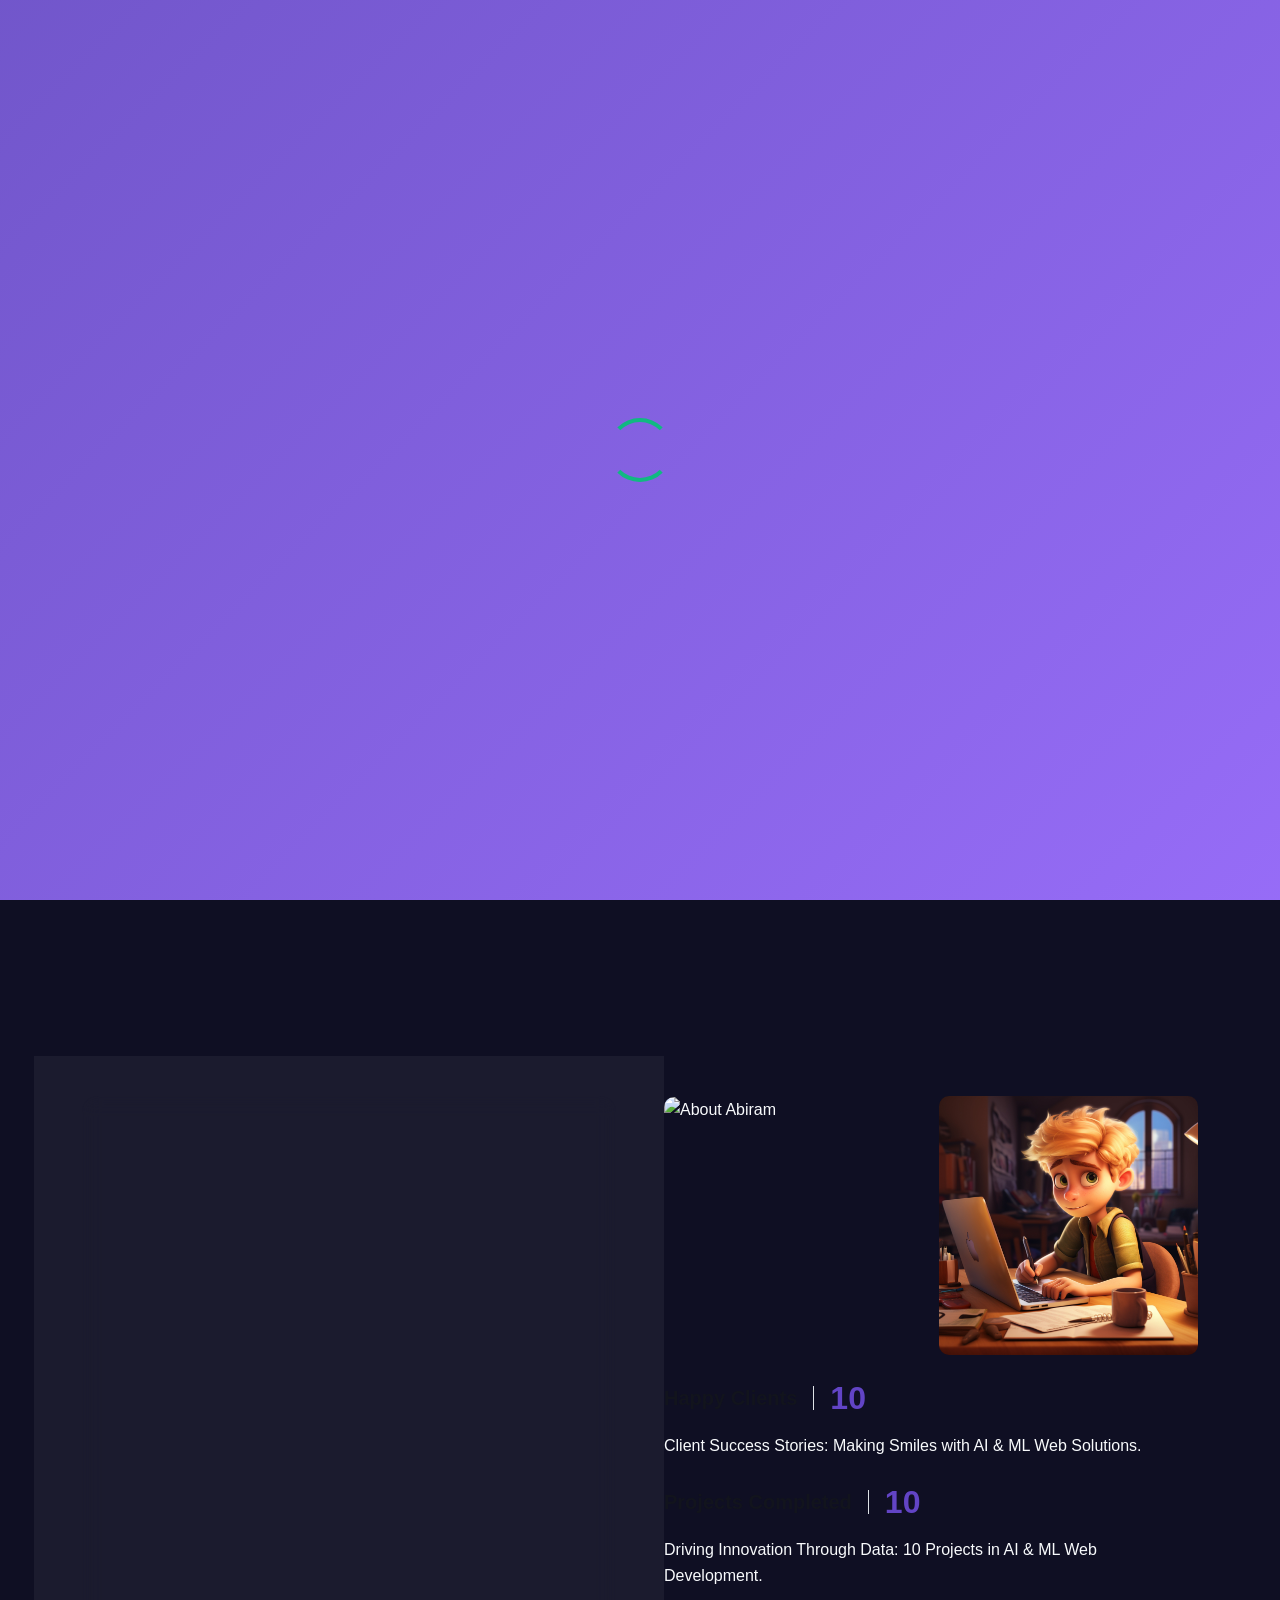
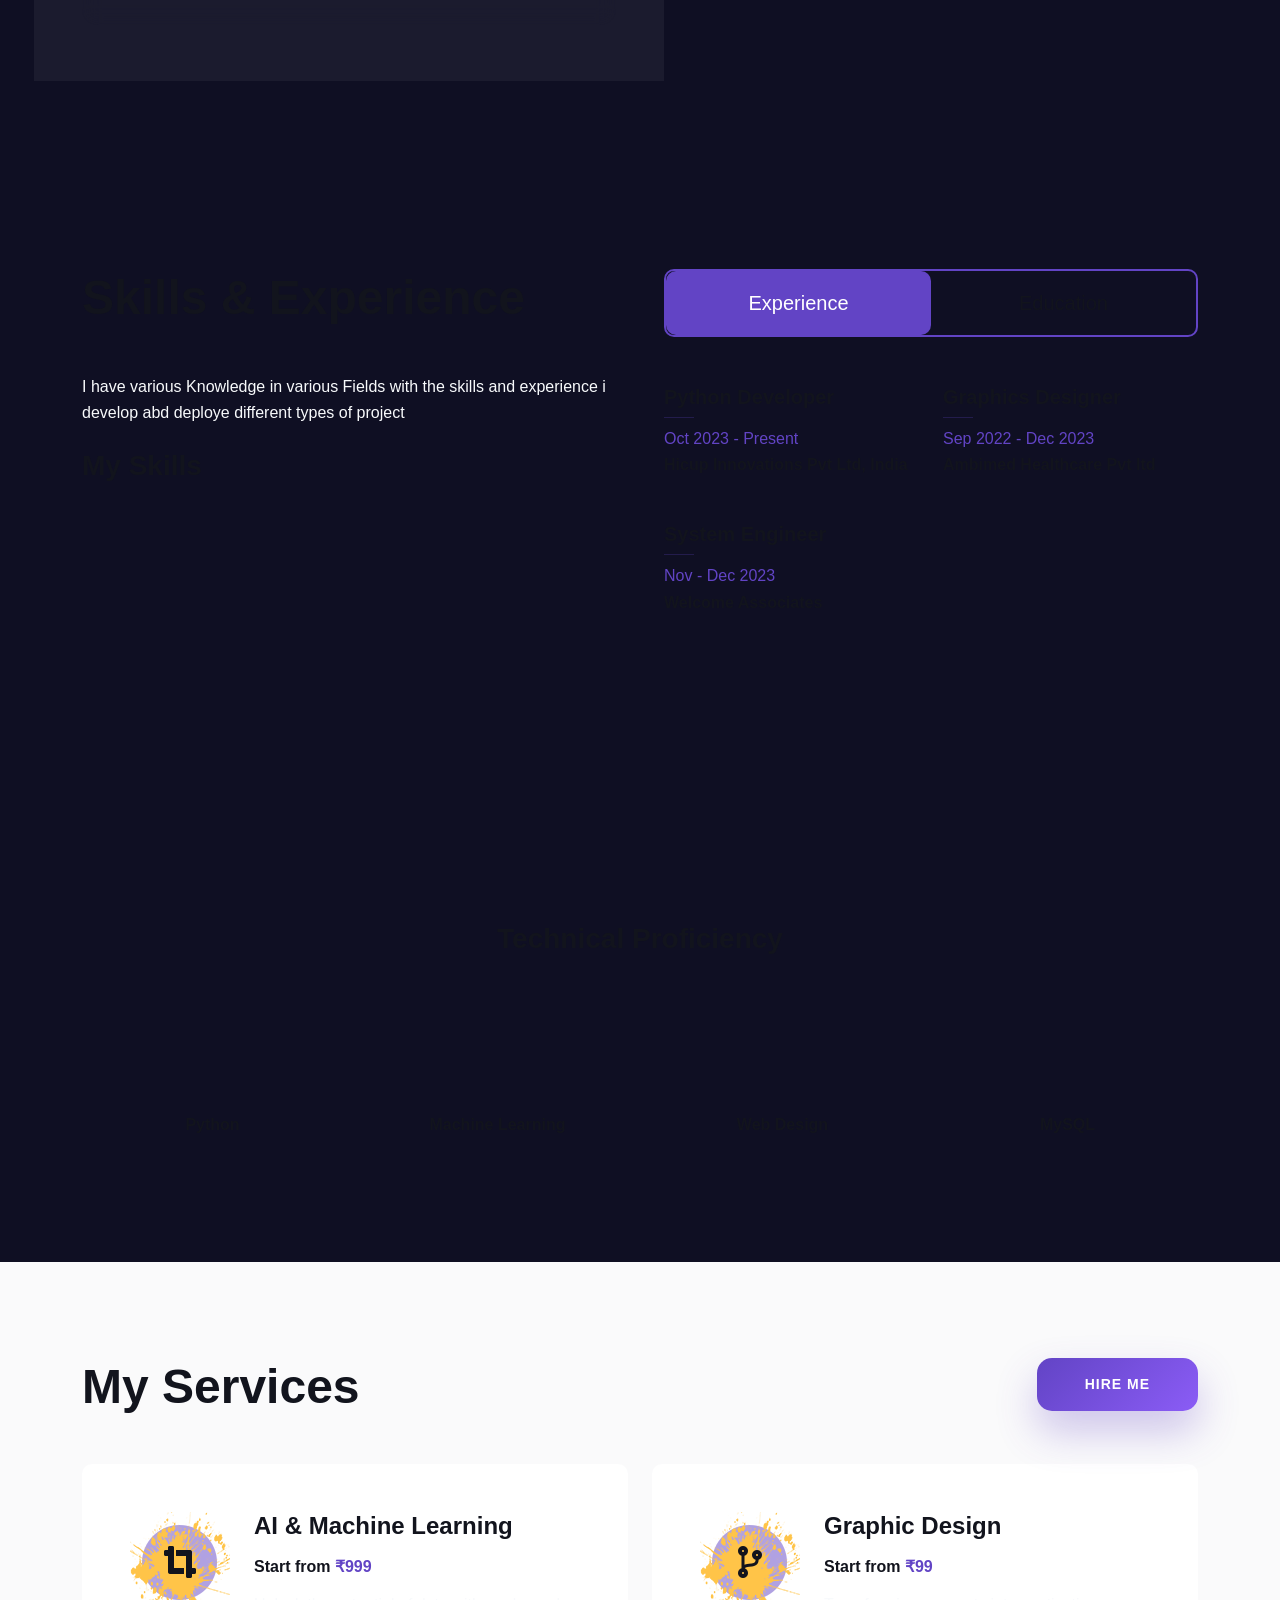
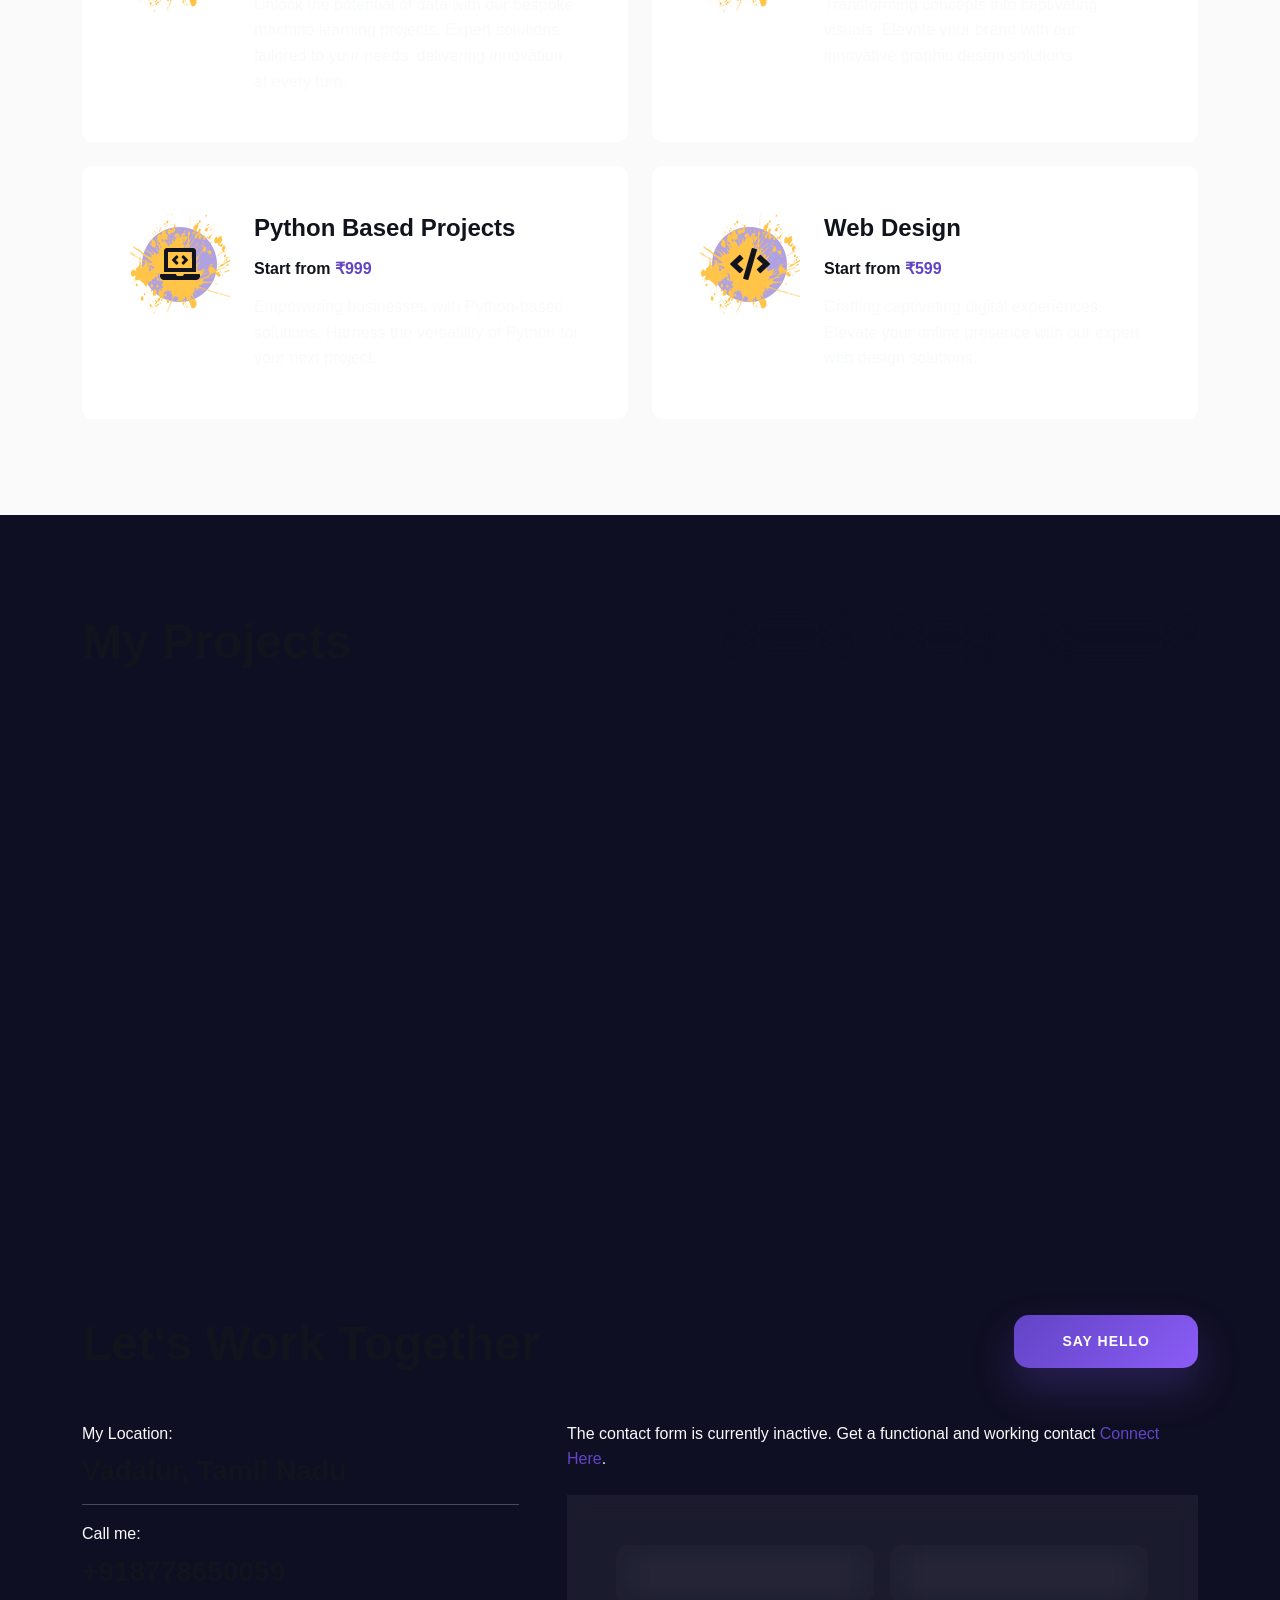
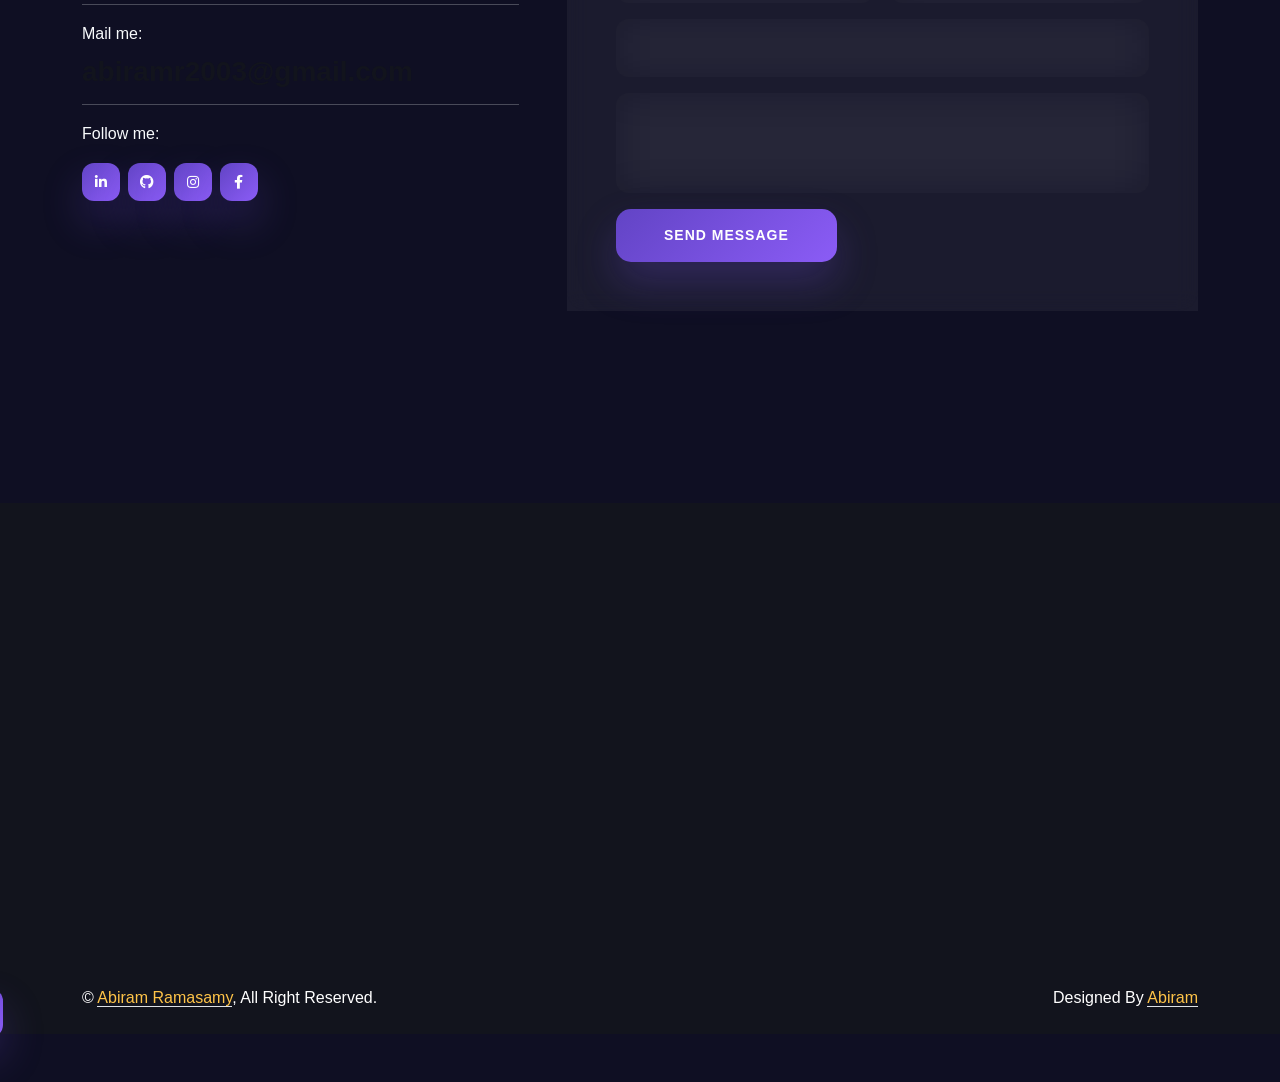
==== commit e87f4edd: "Implement Phase 1: Modern dark theme and foundation setup Co-authored-by: abiram965 <87235725+abiram" ====
--- a/index.html
+++ b/index.html
@@ -25,90 +25,107 @@
     <link href="https://cdnjs.cloudflare.com/ajax/libs/font-awesome/5.10.0/css/all.min.css" rel="stylesheet">
     <link href="https://cdn.jsdelivr.net/npm/bootstrap-icons@1.4.1/font/bootstrap-icons.css" rel="stylesheet">
 
-    <!-- Libraries Stylesheet -->
-    <link href="lib/animate/animate.min.css" rel="stylesheet">
-    <link href="lib/lightbox/css/lightbox.min.css" rel="stylesheet">
-    <link href="lib/owlcarousel/assets/owl.carousel.min.css" rel="stylesheet">
-
-    <!-- Customized Bootstrap Stylesheet -->
-    <link href="css/bootstrap.min.css" rel="stylesheet">
-
-    <!-- Template Stylesheet -->
-    <link href="css/style.css" rel="stylesheet">
+    <!-- Libraries Stylesheet -->
+    <link href="lib/animate/animate.min.css" rel="stylesheet">
+    <link href="lib/lightbox/css/lightbox.min.css" rel="stylesheet">
+    <link href="lib/owlcarousel/assets/owl.carousel.min.css" rel="stylesheet">
+
+    <!-- Customized Bootstrap Stylesheet -->
+    <link href="css/bootstrap.min.css" rel="stylesheet">
+
+    <!-- Template Stylesheet -->
+    <link href="css/style.css" rel="stylesheet">
+    
+    <!-- Modern 3D Portfolio Styles -->
+    <link href="css/modern.css" rel="stylesheet">
 </head>
 
-<body data-bs-spy="scroll" data-bs-target=".navbar" data-bs-offset="51">
-    <!-- Spinner Start -->
-    <div id="spinner" class="show bg-white position-fixed translate-middle w-100 vh-100 top-50 start-50 d-flex align-items-center justify-content-center">
-        <div class="spinner-border text-primary" style="width: 3rem; height: 3rem;" role="status">
-            <span class="sr-only">Loading...</span>
-        </div>
-    </div>
+<body data-bs-spy="scroll" data-bs-target=".navbar" data-bs-offset="51" class="modern-portfolio">
+    <!-- Loading Screen -->
+    <div class="loading-overlay">
+        <div class="loader"></div>
+    </div>
+
+    <!-- Spinner Start -->
+    <div id="spinner" class="show bg-white position-fixed translate-middle w-100 vh-100 top-50 start-50 d-flex align-items-center justify-content-center">
+        <div class="spinner-border text-primary" style="width: 3rem; height: 3rem;" role="status">
+            <span class="sr-only">Loading...</span>
+        </div>
+    </div>
     <!-- Spinner End -->
 
 
-    <!-- Navbar Start -->
-    <nav class="navbar navbar-expand-lg bg-white navbar-light fixed-top shadow py-lg-0 px-4 px-lg-5 wow fadeIn" data-wow-delay="0.1s">
-        <a href="index.html" class="navbar-brand d-block d-lg-none">
-            <h1 class="text-primary fw-bold m-0">Abiram</h1>
-        </a>
-        <button type="button" class="navbar-toggler" data-bs-toggle="collapse" data-bs-target="#navbarCollapse">
-            <span class="navbar-toggler-icon"></span>
-        </button>
-        <div class="collapse navbar-collapse justify-content-between py-4 py-lg-0" id="navbarCollapse">
-            <div class="navbar-nav ms-auto py-0">
-                <a href="#home" class="nav-item nav-link active">Home</a>
-                <a href="#about" class="nav-item nav-link">About</a>
-                <a href="#skill" class="nav-item nav-link">Skills</a>
-                <a href="#service" class="nav-item nav-link">Services</a>
-            </div>
-            <a href="index.html" class="navbar-brand bg-secondary py-3 px-4 mx-3 d-none d-lg-block">
-                <h1 class="text-primary fw-bold m-0">Abiram</h1>
-            </a>
-            <div class="navbar-nav me-auto py-0">
-                <a href="#project" class="nav-item nav-link">Projects</a>
-            <!-- <a href="#team" class="nav-item nav-link">Team</a> --> 
-                <!--<a href="#testimonial" class="nav-item nav-link">Testimonial</a>--> 
-                <a href="#contact" class="nav-item nav-link">Contact</a>
-            </div>
-        </div>
-    </nav>
+    <!-- Navbar Start -->
+    <nav class="navbar navbar-expand-lg glass-nav navbar-dark fixed-top shadow-lg py-lg-0 px-4 px-lg-5 wow fadeIn" data-wow-delay="0.1s">
+        <a href="index.html" class="navbar-brand d-block d-lg-none">
+            <h1 class="text-primary fw-bold m-0">Abiram</h1>
+        </a>
+        <button type="button" class="navbar-toggler" data-bs-toggle="collapse" data-bs-target="#navbarCollapse">
+            <span class="navbar-toggler-icon"></span>
+        </button>
+        <div class="collapse navbar-collapse justify-content-between py-4 py-lg-0" id="navbarCollapse">
+            <div class="navbar-nav ms-auto py-0">
+                <a href="#home" class="nav-item nav-link active">Home</a>
+                <a href="#about" class="nav-item nav-link">About</a>
+                <a href="#skill" class="nav-item nav-link">Skills</a>
+                <a href="#service" class="nav-item nav-link">Services</a>
+            </div>
+            <a href="index.html" class="navbar-brand bg-secondary py-3 px-4 mx-3 d-none d-lg-block">
+                <h1 class="text-primary fw-bold m-0">Abiram</h1>
+            </a>
+            <div class="navbar-nav me-auto py-0">
+                <a href="#project" class="nav-item nav-link">Projects</a>
+            <!-- <a href="#team" class="nav-item nav-link">Team</a> --> 
+                <!--<a href="#testimonial" class="nav-item nav-link">Testimonial</a>--> 
+                <a href="#contact" class="nav-item nav-link">Contact</a>
+            </div>
+        </div>
+    </nav>
     <!-- Navbar End -->
 
 
-    <!-- Header Start -->
-    <div class="container-fluid bg-light my-6 mt-0" id="home">
+    <!-- Hero Section Start -->
+    <div class="container-fluid hero-section section-modern" id="home">
         <div class="container">
             <div class="row g-5 align-items-center">
-                <div class="col-lg-6 py-6 pb-0 pt-lg-0 hero-content animate-on-scroll">
-                    <h3 class="text-primary mb-3 slide-in-left">I'm</h3>
-                    <h1 class="display-3 mb-3 hero-title">Abiram Ramasamy</h1>
-                    <h2 class="typed-text-output d-inline hero-subtitle"></h2>
+                <div class="col-lg-6 py-6 pb-0 pt-lg-0 hero-content">
+                    <h3 class="text-primary mb-3 fade-in">I'm</h3>
+                    <h1 class="hero-title mb-3 animate-text">Abiram Ramasamy</h1>
+                    <h2 class="hero-subtitle typed-text-output d-inline"></h2>
                     <div class="typed-text d-none">Python Developer 🤖, Graphic Designer, Student, AI Engineer</div>
-                    <div class="d-flex align-items-center pt-5 slide-in-left">
-                        <a href="img/Abiram_Resume.pdf" class="btn btn-primary py-3 px-4 me-5 magnetic btn-glow">Download CV</a>
-                        <button type="button" class="btn-play magnetic" data-bs-toggle="modal"
+                    <div class="d-flex align-items-center pt-5 hero-buttons">
+                        <a href="img/Abiram_Resume.pdf" class="btn btn-modern me-4">
+                            <i class="fas fa-download me-2"></i>Download CV
+                        </a>
+                        <button type="button" class="btn-play" data-bs-toggle="modal"
                             data-src="https://www.youtube.com/embed/DWRcNpR6Kdc" data-bs-target="#videoModal">
                             <span></span>
                         </button>
-                        <h5 class="ms-4 mb-0 d-none d-sm-block typewriter">Play Video</h5>
+                        <h5 class="ms-4 mb-0 d-none d-sm-block">Play Video</h5>
                     </div>
 
-                    <div class="d-flex pt-2 slide-in-right">
-                        <a class="btn btn-square btn-primary me-2 magnetic hover-3d" href="https://www.linkedin.com/in/abiram-r/"><i class="fab fa-linkedin-in"></i></a>
-                        <a class="btn btn-square btn-primary me-2 magnetic hover-3d" href="https://github.com/abiram965"><i class="fab fa-github"></i></a>
-                        <a class="btn btn-square btn-primary me-2 magnetic hover-3d" href="https://www.instagram.com/abiram_ramasamy/"><i class="fab fa-instagram"></i></a>
-                        <a class="btn btn-square btn-primary me-2 magnetic hover-3d" href="https://www.facebook.com/profile.php?id=100009310521903"><i class="fab fa-facebook-f"></i></a>
+                    <div class="social-links">
+                        <a class="social-link" href="https://www.linkedin.com/in/abiram-r/">
+                            <i class="fab fa-linkedin-in"></i>
+                        </a>
+                        <a class="social-link" href="https://github.com/abiram965">
+                            <i class="fab fa-github"></i>
+                        </a>
+                        <a class="social-link" href="https://www.instagram.com/abiram_ramasamy/">
+                            <i class="fab fa-instagram"></i>
+                        </a>
+                        <a class="social-link" href="https://www.facebook.com/profile.php?id=100009310521903">
+                            <i class="fab fa-facebook-f"></i>
+                        </a>
                     </div>
-
                 </div>
-                <div class="col-lg-6 hero-image animate-on-scroll">
-                    <img class="img-fluid hover-3d" src="img/Head.png" alt="Abiram Ramasamy">
+                <div class="col-lg-6 hero-image">
+                    <img class="img-fluid floating" src="img/Head.png" alt="Abiram Ramasamy">
                 </div>
             </div>
         </div>
-    </div>
-    <!-- Header End -->
+    </div>
+    <!-- Hero Section End -->
 
 
     <!-- Video Modal Start -->
@@ -132,34 +149,47 @@
     <!-- Video Modal End -->
 
 
-    <!-- About Start -->
-    <div class="container-xxl py-6" id="about">
-        <div class="container">
-            <div class="row g-5">
-                <div class="col-lg-6 wow fadeInUp" data-wow-delay="0.1s">
-                    <div class="d-flex align-items-center mb-5">
-                        <div class="years flex-shrink-0 text-center me-4">
-                            <h1 class="display-1 mb-0">2</h1>
-                            <h5 class="mb-0">Years</h5>
-                        </div>
-                        <h3 class="lh-base mb-0">of working experience as a Python Developer & Graphic Designer</h3>
-                    </div>
-                    <p class="mb-4">I design and develop the consumer products with creative ability and
-                        hands-on approach which stisfies the customers' and markets' needs and trends.</p>
-                    <p class="mb-3"><i class="far fa-check-circle text-primary me-3"></i>Easy Communication</p>
-                    <p class="mb-3"><i class="far fa-check-circle text-primary me-3"></i>High Quality Product</p>
-                    <p class="mb-3"><i class="far fa-check-circle text-primary me-3"></i>On Time Project Delivery</p>
-                    <a class="btn btn-primary py-3 px-5 mt-3" href="">Read More</a>
-                </div>
-                <div class="col-lg-6 wow fadeInUp" data-wow-delay="0.5s">
-                    <div class="row g-3 mb-4">
-                        <div class="col-sm-6">
-                            <img class="img-fluid rounded" src="img/about-1.jpg" alt="">
-                        </div>
-                        <div class="col-sm-6">
-                            <img class="img-fluid rounded" src="img/about-2.jpg" alt="">
-                        </div>
-                    </div>
+    <!-- About Start -->
+    <div class="container-xxl section-modern" id="about">
+        <div class="container">
+            <div class="row g-5">
+                <div class="col-lg-6 slide-in-left">
+                    <div class="glass-card p-4 mb-5">
+                        <div class="d-flex align-items-center mb-4">
+                            <div class="years flex-shrink-0 text-center me-4">
+                                <h1 class="display-1 mb-0 text-primary">2</h1>
+                                <h5 class="mb-0">Years</h5>
+                            </div>
+                            <h3 class="lh-base mb-0">of working experience as a Python Developer & Graphic Designer</h3>
+                        </div>
+                        <p class="mb-4 text-secondary">I design and develop the consumer products with creative ability and
+                            hands-on approach which satisfies the customers' and markets' needs and trends.</p>
+                        <div class="feature-list">
+                            <p class="mb-3 d-flex align-items-center">
+                                <i class="fas fa-check-circle text-primary me-3"></i>
+                                <span>Easy Communication</span>
+                            </p>
+                            <p class="mb-3 d-flex align-items-center">
+                                <i class="fas fa-check-circle text-primary me-3"></i>
+                                <span>High Quality Product</span>
+                            </p>
+                            <p class="mb-3 d-flex align-items-center">
+                                <i class="fas fa-check-circle text-primary me-3"></i>
+                                <span>On Time Project Delivery</span>
+                            </p>
+                        </div>
+                        <a class="btn btn-modern mt-3" href="#contact">Get In Touch</a>
+                    </div>
+                </div>
+                <div class="col-lg-6 slide-in-right">
+                    <div class="row g-3 mb-4">
+                        <div class="col-sm-6">
+                            <img class="img-fluid rounded floating" src="img/about-1.jpg" alt="About Abiram">
+                        </div>
+                        <div class="col-sm-6">
+                            <img class="img-fluid rounded floating-delayed" src="img/about-2.jpg" alt="Abiram's Work">
+                        </div>
+                    </div>
                     <div class="d-flex align-items-center mb-3">
                         <h5 class="border-end pe-3 me-3 mb-0">Happy Clients</h5>
                         <h2 class="text-primary fw-bold mb-0" data-toggle="counter-up">10</h2>
@@ -177,46 +207,46 @@
     <!-- About End -->
 
 
-    <!-- Expertise Start -->
-    <div class="container-xxl py-6 pb-5" id="skill">
-        <div class="container">
-            <div class="row g-5">
-                <div class="col-lg-6 wow fadeInUp animate-on-scroll" data-wow-delay="0.1s">
-                    <h1 class="display-5 mb-5 split-text">Skills & Experience</h1>
-                    <p class="mb-4 slide-in-left">I have various Knowledge in various Fields with the skills and experience i develop abd deploye different types of project</p>
-                    <h3 class="mb-4 typewriter">My Skills</h3>
-                    <div class="row align-items-center">
-                        <div class="col-md-6">
-                            <div class="skill mb-4 skill-card hover-3d">
-                                <div class="d-flex justify-content-between">
-                                    <h6 class="font-weight-bold">Python</h6>
-                                    <h6 class="font-weight-bold skill-percentage">90%</h6>
-                                </div>
-                                <div class="progress">
-                                    <div class="progress-bar bg-primary" role="progressbar" aria-valuenow="90" aria-valuemin="0" aria-valuemax="100"></div>
-                                </div>
-                            </div>
-                            <div class="skill mb-4 skill-card hover-3d">
-                                <div class="d-flex justify-content-between">
-                                    <h6 class="font-weight-bold">Machine Learning</h6>
-                                    <h6 class="font-weight-bold skill-percentage">85%</h6>
-                                </div>
-                                <div class="progress">
-                                    <div class="progress-bar bg-warning" role="progressbar" aria-valuenow="85" aria-valuemin="0" aria-valuemax="100"></div>
-                                </div>
-                            </div>
-                            <div class="skill mb-4 skill-card hover-3d">
-                                <div class="d-flex justify-content-between">
-                                    <h6 class="font-weight-bold">Adobe Photoshop</h6>
-                                    <h6 class="font-weight-bold skill-percentage">90%</h6>
-                                </div>
-                                <div class="progress">
-                                    <div class="progress-bar bg-danger" role="progressbar" aria-valuenow="90" aria-valuemin="0" aria-valuemax="100"></div>
-                                </div>
-                            </div>
-                        </div>
-                        <div class="col-md-6">
-                            <div class="skill mb-4 skill-card hover-3d">
+    <!-- Expertise Start -->
+    <div class="container-xxl py-6 pb-5" id="skill">
+        <div class="container">
+            <div class="row g-5">
+                <div class="col-lg-6 wow fadeInUp" data-wow-delay="0.1s">
+                    <h1 class="display-5 mb-5">Skills & Experience</h1>
+                    <p class="mb-4">I have various Knowledge in various Fields with the skills and experience i develop abd deploye different types of project</p>
+                    <h3 class="mb-4">My Skills</h3>
+                    <div class="row align-items-center">
+                        <div class="col-md-6">
+                            <div class="skill mb-4">
+                                <div class="d-flex justify-content-between">
+                                    <h6 class="font-weight-bold">Python</h6>
+                                    <h6 class="font-weight-bold">90%</h6>
+                                </div>
+                                <div class="progress">
+                                    <div class="progress-bar bg-primary" role="progressbar" aria-valuenow="95" aria-valuemin="0" aria-valuemax="100"></div>
+                                </div>
+                            </div>
+                            <div class="skill mb-4">
+                                <div class="d-flex justify-content-between">
+                                    <h6 class="font-weight-bold">Machine Learning</h6>
+                                    <h6 class="font-weight-bold">85%</h6>
+                                </div>
+                                <div class="progress">
+                                    <div class="progress-bar bg-warning" role="progressbar" aria-valuenow="85" aria-valuemin="0" aria-valuemax="100"></div>
+                                </div>
+                            </div>
+                            <div class="skill mb-4">
+                                <div class="d-flex justify-content-between">
+                                    <h6 class="font-weight-bold">Adobe Photoshop</h6>
+                                    <h6 class="font-weight-bold">90%</h6>
+                                </div>
+                                <div class="progress">
+                                    <div class="progress-bar bg-danger" role="progressbar" aria-valuenow="90" aria-valuemin="0" aria-valuemax="100"></div>
+                                </div>
+                            </div>
+                        </div>
+                        <div class="col-md-6">
+                            <div class="skill mb-4">
                                 <div class="d-flex justify-content-between">
                                     <h6 class="font-weight-bold">Development</h6>
                                     <h6 class="font-weight-bold">90%</h6>
@@ -379,45 +409,45 @@
 
 
     <!-- Projects Start -->
-    <div class="container-xxl py-6 pt-5" id="project">
-        <div class="container">
-            <div class="row g-5 mb-5 align-items-center wow fadeInUp animate-on-scroll" data-wow-delay="0.1s">
-                <div class="col-lg-6">
-                    <h1 class="display-5 mb-0 split-text">My Projects</h1>
-                </div>
-                <div class="col-lg-6 text-lg-end">
-                    <ul class="list-inline mx-n3 mb-0" id="portfolio-flters">
-                        <li class="mx-3 active magnetic" data-filter="*">All Projects</li>
-                        <li class="mx-3 magnetic" data-filter=".first">AI & ML</li>
-                        <li class="mx-3 magnetic" data-filter=".second">Graphic Design</li>
-                    </ul>
-                </div>
-            </div>
-            <div class="row g-4 portfolio-container wow fadeInUp animate-on-scroll" data-wow-delay="0.1s">
-                <div class="col-lg-4 col-md-6 portfolio-item first hover-3d">
-                    <div class="portfolio-img rounded overflow-hidden">
-                        <img class="img-fluid" src="img/project-1.png" alt="AI/ML Project">
-                        <div class="portfolio-btn">
-                            <a class="btn btn-lg-square btn-outline-secondary border-2 mx-1 magnetic" href="img/project-1.png" data-lightbox="portfolio"><i class="fa fa-eye"></i></a>
-                            <a class="btn btn-lg-square btn-outline-secondary border-2 mx-1 magnetic" href=""><i class="fa fa-link"></i></a>
-                        </div>
-                    </div>
-                </div>
-                <div class="col-lg-4 col-md-6 portfolio-item second hover-3d">
-                    <div class="portfolio-img rounded overflow-hidden">
-                        <img class="img-fluid" src="img/project-2.png" alt="Graphic Design Project">
-                        <div class="portfolio-btn">
-                            <a class="btn btn-lg-square btn-outline-secondary border-2 mx-1 magnetic" href="img/project-2.png" data-lightbox="portfolio"><i class="fa fa-eye"></i></a>
-                            <a class="btn btn-lg-square btn-outline-secondary border-2 mx-1 magnetic" href=""><i class="fa fa-link"></i></a>
-                        </div>
-                    </div>
-                </div>
-                <div class="col-lg-4 col-md-6 portfolio-item first hover-3d">
-                    <div class="portfolio-img rounded overflow-hidden">
-                        <img class="img-fluid" src="img/project-3.jpg" alt="AI/ML Project">
-                        <div class="portfolio-btn">
-                            <a class="btn btn-lg-square btn-outline-secondary border-2 mx-1 magnetic" href="img/project-3.jpg" data-lightbox="portfolio"><i class="fa fa-eye"></i></a>
-                            <a class="btn btn-lg-square btn-outline-secondary border-2 mx-1 magnetic" href=""><i class="fa fa-link"></i></a>
+    <div class="container-xxl py-6 pt-5" id="project">
+        <div class="container">
+            <div class="row g-5 mb-5 align-items-center wow fadeInUp" data-wow-delay="0.1s">
+                <div class="col-lg-6">
+                    <h1 class="display-5 mb-0">My Projects</h1>
+                </div>
+                <div class="col-lg-6 text-lg-end">
+                    <ul class="list-inline mx-n3 mb-0" id="portfolio-flters">
+                        <li class="mx-3 active" data-filter="*">All Projects</li>
+                        <li class="mx-3" data-filter=".first">AI & ML</li>
+                        <li class="mx-3" data-filter=".second">Graphic Design</li>
+                    </ul>
+                </div>
+            </div>
+            <div class="row g-4 portfolio-container wow fadeInUp" data-wow-delay="0.1s">
+                <div class="col-lg-4 col-md-6 portfolio-item first">
+                    <div class="portfolio-img rounded overflow-hidden">
+                        <img class="img-fluid" src="img/project-1.png" alt="">
+                        <div class="portfolio-btn">
+                            <a class="btn btn-lg-square btn-outline-secondary border-2 mx-1" href="img/project-1.png" data-lightbox="portfolio"><i class="fa fa-eye"></i></a>
+                            <a class="btn btn-lg-square btn-outline-secondary border-2 mx-1" href=""><i class="fa fa-link"></i></a>
+                        </div>
+                    </div>
+                </div>
+                <div class="col-lg-4 col-md-6 portfolio-item second">
+                    <div class="portfolio-img rounded overflow-hidden">
+                        <img class="img-fluid" src="img/project-2.png" alt="">
+                        <div class="portfolio-btn">
+                            <a class="btn btn-lg-square btn-outline-secondary border-2 mx-1" href="img/project-2.png" data-lightbox="portfolio"><i class="fa fa-eye"></i></a>
+                            <a class="btn btn-lg-square btn-outline-secondary border-2 mx-1" href=""><i class="fa fa-link"></i></a>
+                        </div>
+                    </div>
+                </div>
+                <div class="col-lg-4 col-md-6 portfolio-item first">
+                    <div class="portfolio-img rounded overflow-hidden">
+                        <img class="img-fluid" src="img/project-3.jpg" alt="">
+                        <div class="portfolio-btn">
+                            <a class="btn btn-lg-square btn-outline-secondary border-2 mx-1" href="img/project-3.jpg" data-lightbox="portfolio"><i class="fa fa-eye"></i></a>
+                            <a class="btn btn-lg-square btn-outline-secondary border-2 mx-1" href=""><i class="fa fa-link"></i></a>
                         </div>
                     </div>
                 </div>
@@ -735,13 +765,6 @@
     <!-- JavaScript Libraries -->
     <script src="https://code.jquery.com/jquery-3.4.1.min.js"></script>
     <script src="https://cdn.jsdelivr.net/npm/bootstrap@5.0.0/dist/js/bootstrap.bundle.min.js"></script>
-    
-    <!-- 3D and Animation Libraries -->
-    <script src="https://cdnjs.cloudflare.com/ajax/libs/three.js/r128/three.min.js"></script>
-    <script src="https://cdnjs.cloudflare.com/ajax/libs/gsap/3.12.2/gsap.min.js"></script>
-    <script src="https://cdnjs.cloudflare.com/ajax/libs/gsap/3.12.2/ScrollTrigger.min.js"></script>
-    
-    <!-- Existing Libraries -->
     <script src="lib/wow/wow.min.js"></script>
     <script src="lib/easing/easing.min.js"></script>
     <script src="lib/waypoints/waypoints.min.js"></script>
@@ -750,14 +773,20 @@
     <script src="lib/owlcarousel/owl.carousel.min.js"></script>
     <script src="lib/isotope/isotope.pkgd.min.js"></script>
     <script src="lib/lightbox/js/lightbox.min.js"></script>
+    
+    <!-- Modern 3D Libraries -->
+    <script src="https://cdnjs.cloudflare.com/ajax/libs/three.js/r128/three.min.js"></script>
+    <script src="https://cdnjs.cloudflare.com/ajax/libs/gsap/3.12.2/gsap.min.js"></script>
+    <script src="https://cdnjs.cloudflare.com/ajax/libs/gsap/3.12.2/ScrollTrigger.min.js"></script>
+    <script src="https://cdn.jsdelivr.net/gh/studio-freight/lenis@1/bundled/lenis.min.js"></script>
 
-    <!-- 3D Components -->
-    <script src="js/3d-background.js"></script>
-    <script src="js/3d-cursor.js"></script>
+    <!-- Template Javascript -->
+    <script src="js/main.js"></script>
+    
+    <!-- Modern 3D Portfolio Scripts -->
+    <script src="js/three-scene.js"></script>
     <script src="js/animations.js"></script>
-    
-    <!-- Template Javascript -->
-    <script src="js/main.js"></script>
+    <script src="js/modern.js"></script>
 </body>
 
 </html>
--- a/css/modern.css
+++ b/css/modern.css
@@ -0,0 +1,554 @@
+/* Modern 3D Interactive Portfolio Styles */
+
+/* Custom Properties for Dark Theme */
+:root {
+    --primary: #6366f1;
+    --primary-light: #818cf8;
+    --primary-dark: #4338ca;
+    --secondary: #10b981;
+    --accent: #f59e0b;
+    --bg-primary: #0f0f23;
+    --bg-secondary: #1a1a3a;
+    --bg-tertiary: #262647;
+    --text-primary: #f8fafc;
+    --text-secondary: #cbd5e1;
+    --text-muted: #64748b;
+    --glass-bg: rgba(255, 255, 255, 0.05);
+    --glass-border: rgba(255, 255, 255, 0.1);
+    --shadow-light: rgba(99, 102, 241, 0.15);
+    --shadow-dark: rgba(0, 0, 0, 0.25);
+}
+
+/* Global Dark Theme Override */
+body {
+    background: var(--bg-primary);
+    color: var(--text-primary);
+    overflow-x: hidden;
+}
+
+/* Smooth Scrolling */
+html {
+    scroll-behavior: smooth;
+}
+
+/* 3D Scene Container */
+#three-container {
+    position: fixed;
+    top: 0;
+    left: 0;
+    width: 100%;
+    height: 100%;
+    z-index: -1;
+    pointer-events: none;
+}
+
+/* Glassmorphism Effects */
+.glass-card {
+    background: var(--glass-bg);
+    backdrop-filter: blur(10px);
+    border: 1px solid var(--glass-border);
+    border-radius: 16px;
+    box-shadow: 0 8px 32px var(--shadow-dark);
+}
+
+.glass-nav {
+    background: rgba(15, 15, 35, 0.8);
+    backdrop-filter: blur(20px);
+    border-bottom: 1px solid var(--glass-border);
+}
+
+/* Modern Navigation */
+.navbar {
+    transition: all 0.3s cubic-bezier(0.4, 0, 0.2, 1);
+}
+
+.navbar.scrolled {
+    background: var(--glass-bg) !important;
+    backdrop-filter: blur(20px);
+    border-bottom: 1px solid var(--glass-border);
+}
+
+.navbar-brand h1 {
+    background: linear-gradient(135deg, var(--primary), var(--primary-light));
+    -webkit-background-clip: text;
+    -webkit-text-fill-color: transparent;
+    background-clip: text;
+}
+
+.navbar-nav .nav-link {
+    color: var(--text-secondary) !important;
+    font-weight: 500;
+    transition: all 0.3s ease;
+    position: relative;
+    overflow: hidden;
+}
+
+.navbar-nav .nav-link:hover,
+.navbar-nav .nav-link.active {
+    color: var(--primary-light) !important;
+}
+
+.navbar-nav .nav-link::before {
+    content: '';
+    position: absolute;
+    bottom: 0;
+    left: 0;
+    width: 0;
+    height: 2px;
+    background: linear-gradient(90deg, var(--primary), var(--primary-light));
+    transition: width 0.3s ease;
+}
+
+.navbar-nav .nav-link:hover::before,
+.navbar-nav .nav-link.active::before {
+    width: 100%;
+}
+
+/* Hero Section Enhancements */
+.hero-section {
+    min-height: 100vh;
+    display: flex;
+    align-items: center;
+    position: relative;
+    background: transparent;
+}
+
+.hero-content {
+    z-index: 10;
+    position: relative;
+}
+
+.hero-title {
+    font-size: clamp(2.5rem, 8vw, 6rem);
+    font-weight: 800;
+    background: linear-gradient(135deg, var(--text-primary), var(--primary-light));
+    -webkit-background-clip: text;
+    -webkit-text-fill-color: transparent;
+    background-clip: text;
+    margin-bottom: 1rem;
+}
+
+.hero-subtitle {
+    font-size: clamp(1.2rem, 4vw, 2rem);
+    color: var(--text-secondary);
+    margin-bottom: 2rem;
+}
+
+.typed-cursor {
+    color: var(--primary) !important;
+    animation: blink 1s infinite;
+}
+
+@keyframes blink {
+    0%, 50% { opacity: 1; }
+    51%, 100% { opacity: 0; }
+}
+
+/* Modern Buttons */
+.btn-modern {
+    background: linear-gradient(135deg, var(--primary), var(--primary-light));
+    border: none;
+    padding: 12px 32px;
+    border-radius: 50px;
+    color: white;
+    font-weight: 600;
+    text-decoration: none;
+    display: inline-flex;
+    align-items: center;
+    gap: 8px;
+    transition: all 0.3s cubic-bezier(0.4, 0, 0.2, 1);
+    position: relative;
+    overflow: hidden;
+}
+
+.btn-modern::before {
+    content: '';
+    position: absolute;
+    top: 0;
+    left: -100%;
+    width: 100%;
+    height: 100%;
+    background: linear-gradient(90deg, transparent, rgba(255, 255, 255, 0.2), transparent);
+    transition: left 0.5s;
+}
+
+.btn-modern:hover::before {
+    left: 100%;
+}
+
+.btn-modern:hover {
+    transform: translateY(-2px);
+    box-shadow: 0 10px 25px var(--shadow-light);
+    color: white;
+}
+
+.btn-outline-modern {
+    background: transparent;
+    border: 2px solid var(--primary);
+    color: var(--primary);
+    padding: 10px 30px;
+    border-radius: 50px;
+    font-weight: 600;
+    text-decoration: none;
+    transition: all 0.3s ease;
+}
+
+.btn-outline-modern:hover {
+    background: var(--primary);
+    color: white;
+    transform: translateY(-2px);
+    box-shadow: 0 10px 25px var(--shadow-light);
+}
+
+/* Social Links */
+.social-links {
+    display: flex;
+    gap: 16px;
+    margin-top: 2rem;
+}
+
+.social-link {
+    width: 48px;
+    height: 48px;
+    border-radius: 50%;
+    background: var(--glass-bg);
+    border: 1px solid var(--glass-border);
+    display: flex;
+    align-items: center;
+    justify-content: center;
+    color: var(--text-secondary);
+    text-decoration: none;
+    transition: all 0.3s ease;
+    backdrop-filter: blur(10px);
+}
+
+.social-link:hover {
+    background: var(--primary);
+    color: white;
+    transform: translateY(-3px);
+    box-shadow: 0 8px 20px var(--shadow-light);
+}
+
+/* Section Styling */
+.section-modern {
+    padding: 100px 0;
+    position: relative;
+}
+
+.section-title {
+    font-size: clamp(2rem, 5vw, 3.5rem);
+    font-weight: 700;
+    background: linear-gradient(135deg, var(--text-primary), var(--primary-light));
+    -webkit-background-clip: text;
+    -webkit-text-fill-color: transparent;
+    background-clip: text;
+    margin-bottom: 3rem;
+    text-align: center;
+}
+
+/* Skills Enhancement */
+.skill-card {
+    background: var(--glass-bg);
+    backdrop-filter: blur(10px);
+    border: 1px solid var(--glass-border);
+    border-radius: 16px;
+    padding: 2rem;
+    transition: all 0.3s ease;
+    height: 100%;
+}
+
+.skill-card:hover {
+    transform: translateY(-10px);
+    box-shadow: 0 20px 40px var(--shadow-dark);
+    border-color: var(--primary);
+}
+
+.skill-progress {
+    position: relative;
+    height: 8px;
+    background: var(--bg-tertiary);
+    border-radius: 4px;
+    overflow: hidden;
+    margin-top: 1rem;
+}
+
+.skill-progress-bar {
+    height: 100%;
+    background: linear-gradient(90deg, var(--primary), var(--primary-light));
+    border-radius: 4px;
+    transition: width 2s cubic-bezier(0.4, 0, 0.2, 1);
+    position: relative;
+}
+
+.skill-progress-bar::after {
+    content: '';
+    position: absolute;
+    top: 0;
+    left: -100%;
+    width: 100%;
+    height: 100%;
+    background: linear-gradient(90deg, transparent, rgba(255, 255, 255, 0.3), transparent);
+    animation: shimmer 2s infinite;
+}
+
+@keyframes shimmer {
+    0% { left: -100%; }
+    100% { left: 100%; }
+}
+
+/* Project Cards */
+.project-card {
+    background: var(--glass-bg);
+    backdrop-filter: blur(10px);
+    border: 1px solid var(--glass-border);
+    border-radius: 20px;
+    overflow: hidden;
+    transition: all 0.4s cubic-bezier(0.4, 0, 0.2, 1);
+    height: 100%;
+    position: relative;
+}
+
+.project-card:hover {
+    transform: translateY(-15px) rotateX(10deg);
+    box-shadow: 0 25px 50px var(--shadow-dark);
+    border-color: var(--primary);
+}
+
+.project-image {
+    width: 100%;
+    height: 250px;
+    object-fit: cover;
+    transition: transform 0.4s ease;
+}
+
+.project-card:hover .project-image {
+    transform: scale(1.1);
+}
+
+.project-overlay {
+    position: absolute;
+    top: 0;
+    left: 0;
+    right: 0;
+    bottom: 0;
+    background: linear-gradient(135deg, var(--primary), var(--primary-light));
+    opacity: 0;
+    transition: opacity 0.3s ease;
+    display: flex;
+    align-items: center;
+    justify-content: center;
+    gap: 1rem;
+}
+
+.project-card:hover .project-overlay {
+    opacity: 0.9;
+}
+
+/* Contact Section */
+.contact-form {
+    background: var(--glass-bg);
+    backdrop-filter: blur(10px);
+    border: 1px solid var(--glass-border);
+    border-radius: 20px;
+    padding: 3rem;
+}
+
+.form-control {
+    background: var(--bg-secondary);
+    border: 1px solid var(--glass-border);
+    border-radius: 12px;
+    color: var(--text-primary);
+    padding: 12px 16px;
+    transition: all 0.3s ease;
+}
+
+.form-control:focus {
+    background: var(--bg-tertiary);
+    border-color: var(--primary);
+    box-shadow: 0 0 0 0.2rem rgba(99, 102, 241, 0.25);
+    color: var(--text-primary);
+}
+
+.form-control::placeholder {
+    color: var(--text-muted);
+}
+
+/* Floating Elements Animation */
+.floating {
+    animation: floating 6s ease-in-out infinite;
+}
+
+@keyframes floating {
+    0%, 100% { transform: translateY(0px); }
+    50% { transform: translateY(-20px); }
+}
+
+.floating-delayed {
+    animation: floating 6s ease-in-out infinite 2s;
+}
+
+/* Scroll Animations */
+.fade-in {
+    opacity: 0;
+    transform: translateY(30px);
+    transition: all 0.8s cubic-bezier(0.4, 0, 0.2, 1);
+}
+
+.fade-in.visible {
+    opacity: 1;
+    transform: translateY(0);
+}
+
+.slide-in-left {
+    opacity: 0;
+    transform: translateX(-50px);
+    transition: all 0.8s cubic-bezier(0.4, 0, 0.2, 1);
+}
+
+.slide-in-left.visible {
+    opacity: 1;
+    transform: translateX(0);
+}
+
+.slide-in-right {
+    opacity: 0;
+    transform: translateX(50px);
+    transition: all 0.8s cubic-bezier(0.4, 0, 0.2, 1);
+}
+
+.slide-in-right.visible {
+    opacity: 1;
+    transform: translateX(0);
+}
+
+/* Progress Circles */
+.progress-circle {
+    position: relative;
+    width: 120px;
+    height: 120px;
+    margin: 0 auto 1rem;
+}
+
+.progress-circle svg {
+    width: 100%;
+    height: 100%;
+    transform: rotate(-90deg);
+}
+
+.progress-circle .progress-bg {
+    fill: none;
+    stroke: var(--bg-tertiary);
+    stroke-width: 8;
+}
+
+.progress-circle .progress-bar {
+    fill: none;
+    stroke: url(#gradient);
+    stroke-width: 8;
+    stroke-linecap: round;
+    stroke-dasharray: 283;
+    stroke-dashoffset: 283;
+    transition: stroke-dashoffset 2s cubic-bezier(0.4, 0, 0.2, 1);
+}
+
+.progress-text {
+    position: absolute;
+    top: 50%;
+    left: 50%;
+    transform: translate(-50%, -50%);
+    font-size: 1.2rem;
+    font-weight: 700;
+    color: var(--primary);
+}
+
+/* Responsive Design */
+@media (max-width: 768px) {
+    .hero-title {
+        font-size: 2.5rem;
+    }
+    
+    .hero-subtitle {
+        font-size: 1.2rem;
+    }
+    
+    .section-modern {
+        padding: 60px 0;
+    }
+    
+    .contact-form {
+        padding: 2rem;
+    }
+    
+    .project-card:hover {
+        transform: translateY(-10px);
+    }
+}
+
+/* Loading Animation */
+.loading-overlay {
+    position: fixed;
+    top: 0;
+    left: 0;
+    width: 100%;
+    height: 100%;
+    background: var(--bg-primary);
+    display: flex;
+    align-items: center;
+    justify-content: center;
+    z-index: 9999;
+    transition: opacity 0.5s ease, visibility 0.5s ease;
+}
+
+.loading-overlay.hidden {
+    opacity: 0;
+    visibility: hidden;
+}
+
+.loader {
+    width: 50px;
+    height: 50px;
+    border: 3px solid var(--bg-tertiary);
+    border-top: 3px solid var(--primary);
+    border-radius: 50%;
+    animation: spin 1s linear infinite;
+}
+
+@keyframes spin {
+    0% { transform: rotate(0deg); }
+    100% { transform: rotate(360deg); }
+}
+
+/* Particle System Styles */
+.particles {
+    position: absolute;
+    top: 0;
+    left: 0;
+    width: 100%;
+    height: 100%;
+    pointer-events: none;
+}
+
+.particle {
+    position: absolute;
+    background: var(--primary);
+    border-radius: 50%;
+    pointer-events: none;
+    animation: particleFloat 10s infinite linear;
+}
+
+@keyframes particleFloat {
+    0% {
+        transform: translateY(100vh) rotate(0deg);
+        opacity: 0;
+    }
+    10% {
+        opacity: 1;
+    }
+    90% {
+        opacity: 1;
+    }
+    100% {
+        transform: translateY(-10vh) rotate(360deg);
+        opacity: 0;
+    }
+}
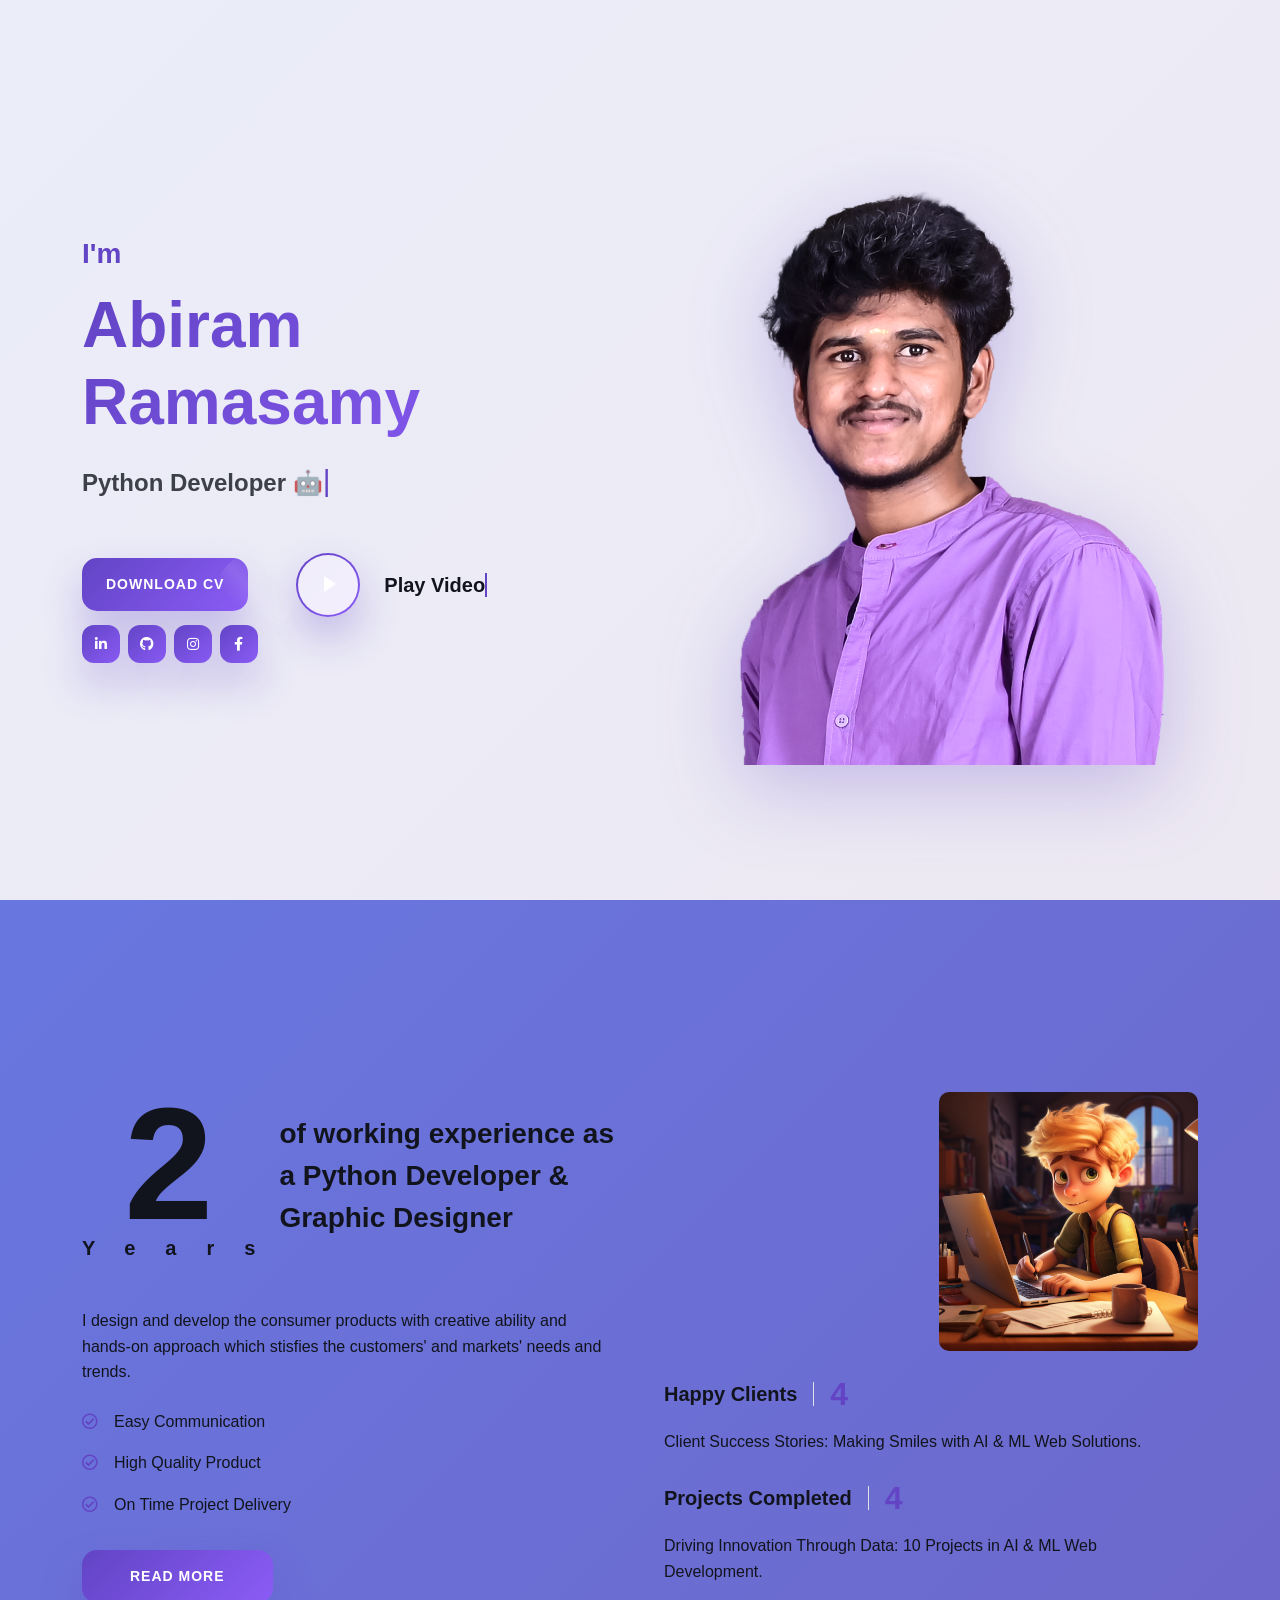
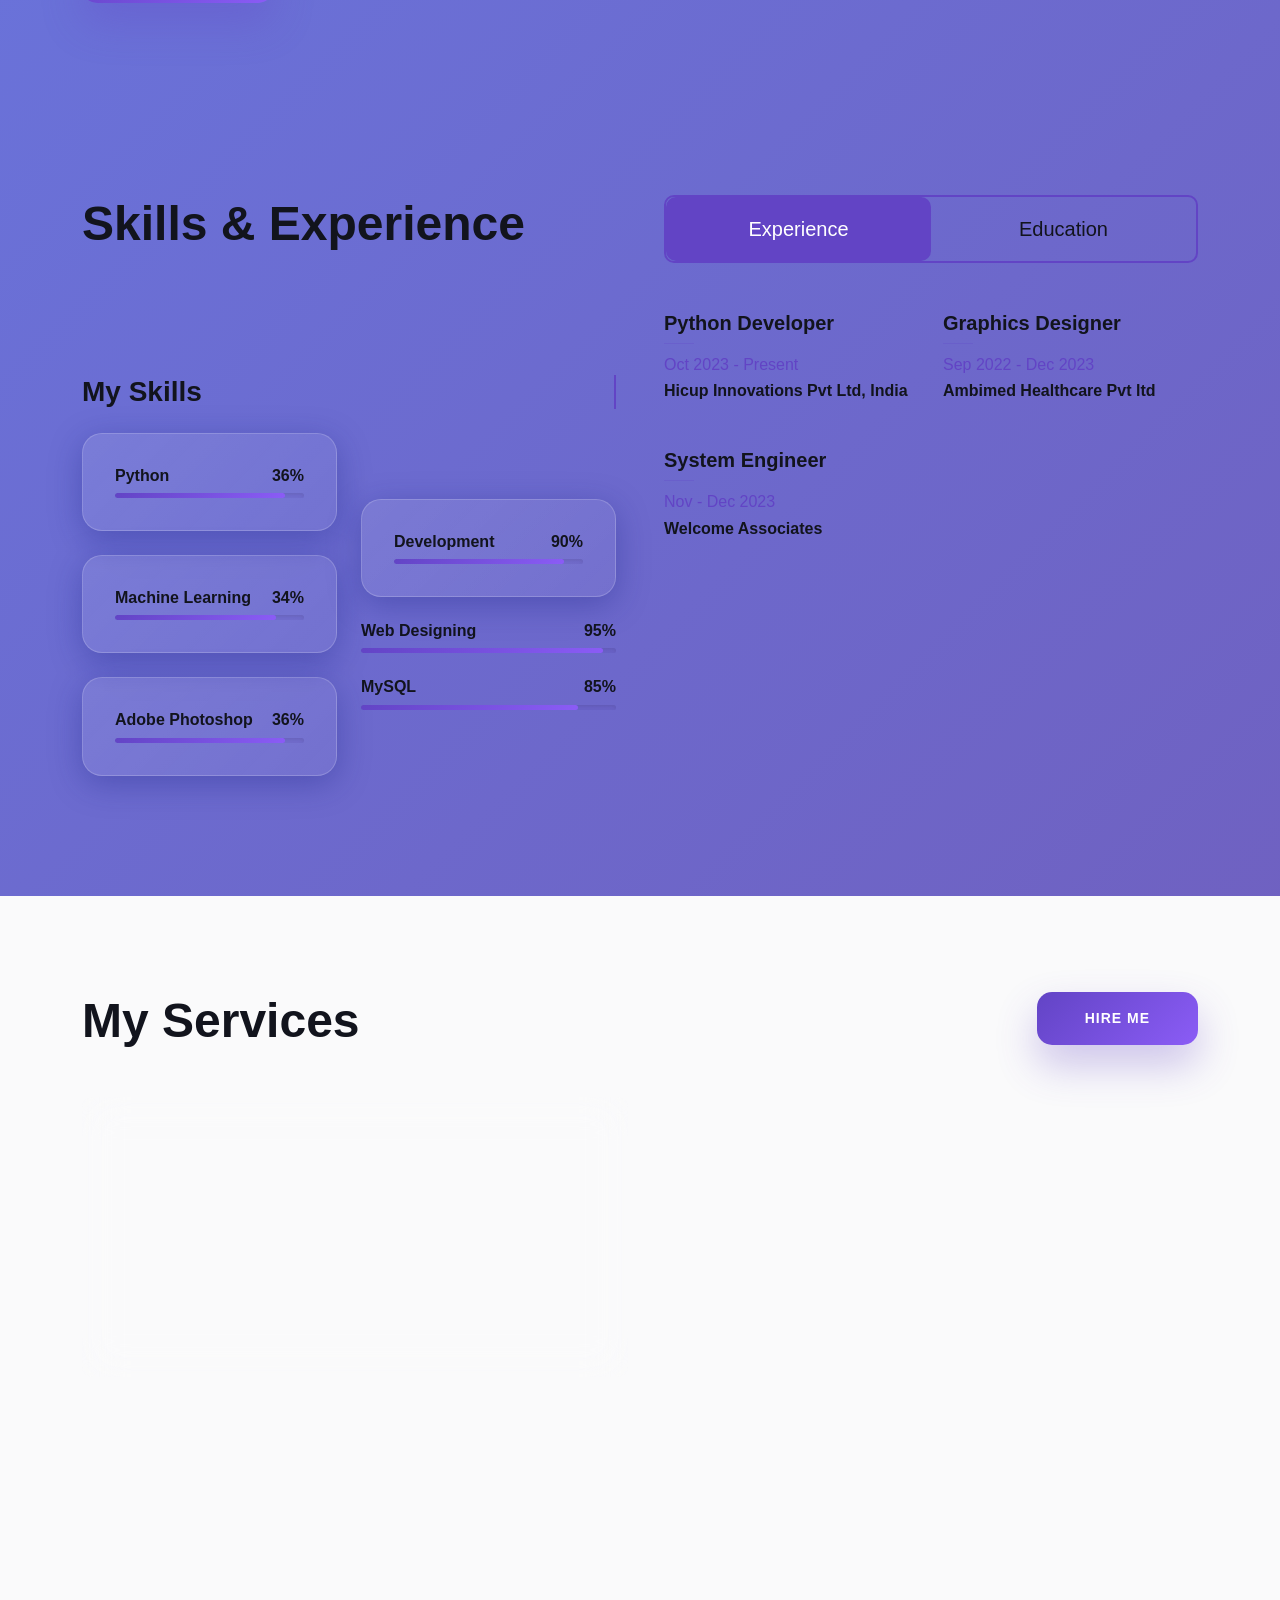
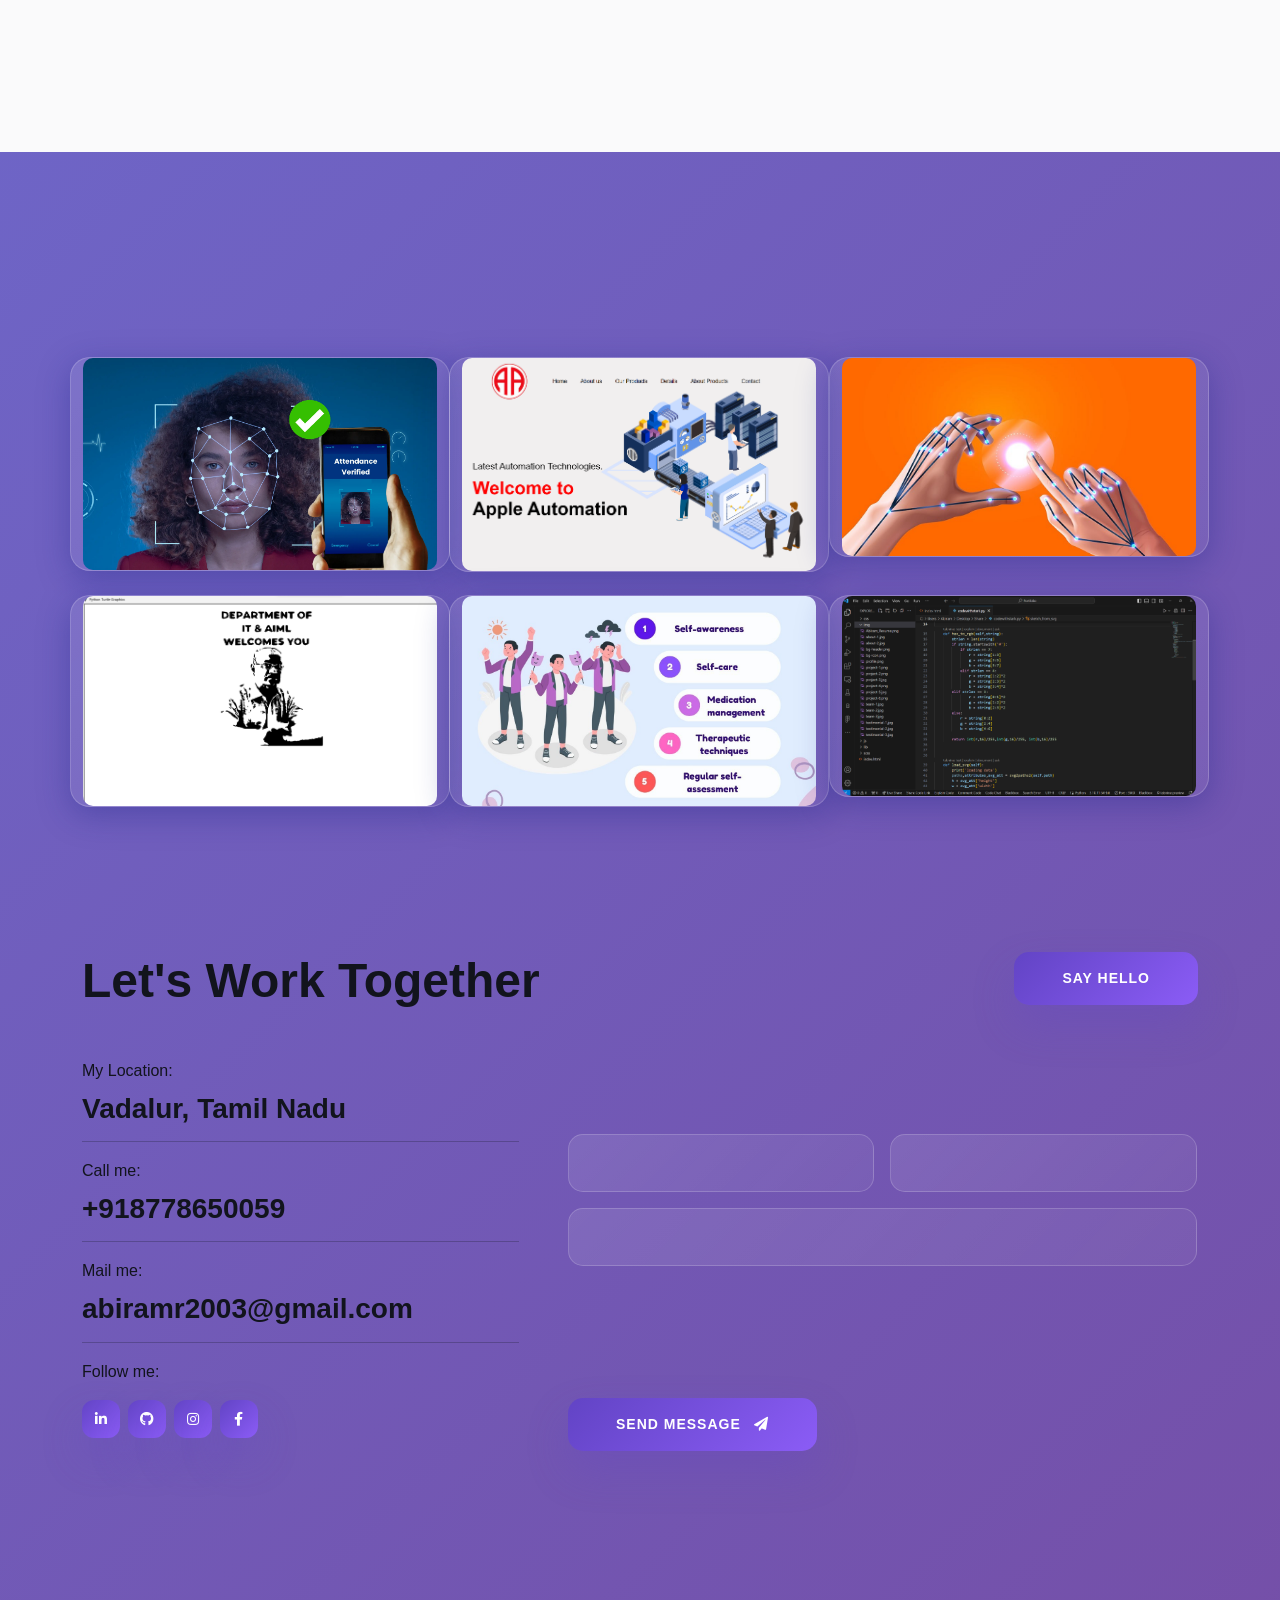
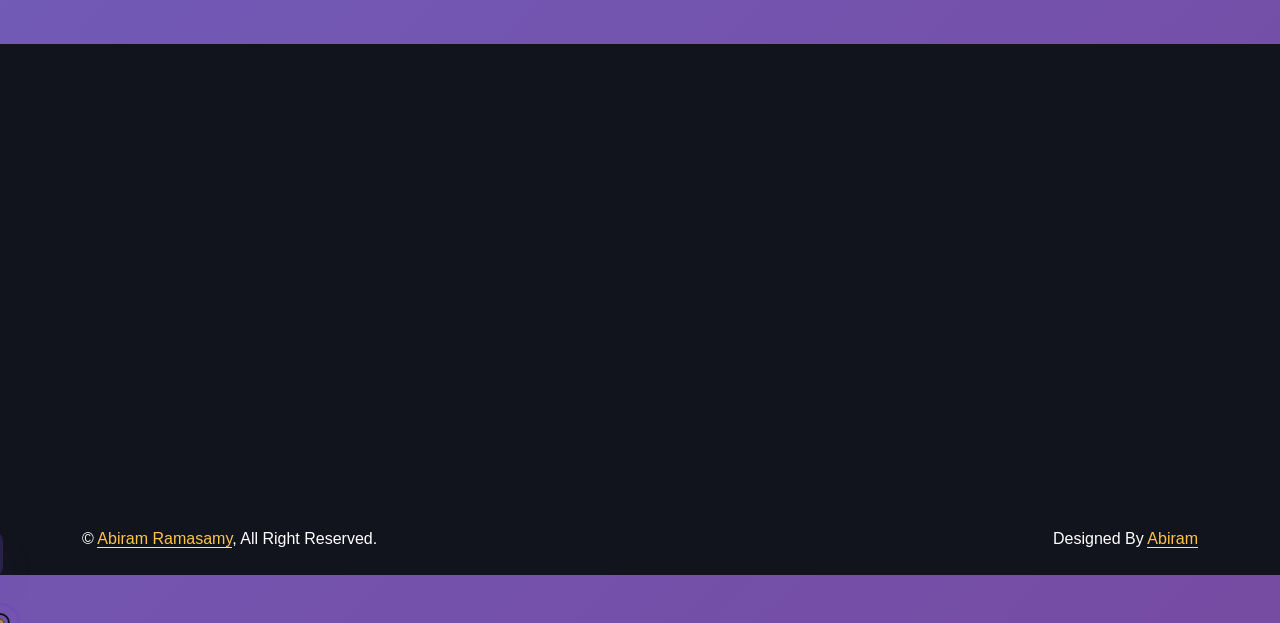
==== commit 9c557c09: "Complete modern 3D portfolio transformation with mobile optimization and accessibility Co-authored-b" ====
--- a/index.html
+++ b/index.html
@@ -25,107 +25,96 @@
     <link href="https://cdnjs.cloudflare.com/ajax/libs/font-awesome/5.10.0/css/all.min.css" rel="stylesheet">
     <link href="https://cdn.jsdelivr.net/npm/bootstrap-icons@1.4.1/font/bootstrap-icons.css" rel="stylesheet">
 
-    <!-- Libraries Stylesheet -->
-    <link href="lib/animate/animate.min.css" rel="stylesheet">
-    <link href="lib/lightbox/css/lightbox.min.css" rel="stylesheet">
-    <link href="lib/owlcarousel/assets/owl.carousel.min.css" rel="stylesheet">
-
-    <!-- Customized Bootstrap Stylesheet -->
-    <link href="css/bootstrap.min.css" rel="stylesheet">
-
+    <!-- Libraries Stylesheet -->
+    <link href="lib/animate/animate.min.css" rel="stylesheet">
+    <link href="lib/lightbox/css/lightbox.min.css" rel="stylesheet">
+    <link href="lib/owlcarousel/assets/owl.carousel.min.css" rel="stylesheet">
+
+    <!-- Customized Bootstrap Stylesheet -->
+    <link href="css/bootstrap.min.css" rel="stylesheet">
+
     <!-- Template Stylesheet -->
     <link href="css/style.css" rel="stylesheet">
     
-    <!-- Modern 3D Portfolio Styles -->
-    <link href="css/modern.css" rel="stylesheet">
+    <!-- CSS-Only Animations Fallback -->
+    <link href="css/css-animations.css" rel="stylesheet">
+    
+    <!-- Mobile Optimizations -->
+    <link href="css/mobile-optimizations.css" rel="stylesheet">
 </head>
 
-<body data-bs-spy="scroll" data-bs-target=".navbar" data-bs-offset="51" class="modern-portfolio">
-    <!-- Loading Screen -->
-    <div class="loading-overlay">
-        <div class="loader"></div>
-    </div>
-
-    <!-- Spinner Start -->
-    <div id="spinner" class="show bg-white position-fixed translate-middle w-100 vh-100 top-50 start-50 d-flex align-items-center justify-content-center">
-        <div class="spinner-border text-primary" style="width: 3rem; height: 3rem;" role="status">
-            <span class="sr-only">Loading...</span>
-        </div>
-    </div>
+<body data-bs-spy="scroll" data-bs-target=".navbar" data-bs-offset="51">
+    <!-- Spinner Start -->
+    <div id="spinner" class="show bg-white position-fixed translate-middle w-100 vh-100 top-50 start-50 d-flex align-items-center justify-content-center">
+        <div class="spinner-border text-primary" style="width: 3rem; height: 3rem;" role="status">
+            <span class="sr-only">Loading...</span>
+        </div>
+    </div>
     <!-- Spinner End -->
 
 
-    <!-- Navbar Start -->
-    <nav class="navbar navbar-expand-lg glass-nav navbar-dark fixed-top shadow-lg py-lg-0 px-4 px-lg-5 wow fadeIn" data-wow-delay="0.1s">
-        <a href="index.html" class="navbar-brand d-block d-lg-none">
-            <h1 class="text-primary fw-bold m-0">Abiram</h1>
-        </a>
-        <button type="button" class="navbar-toggler" data-bs-toggle="collapse" data-bs-target="#navbarCollapse">
-            <span class="navbar-toggler-icon"></span>
-        </button>
-        <div class="collapse navbar-collapse justify-content-between py-4 py-lg-0" id="navbarCollapse">
-            <div class="navbar-nav ms-auto py-0">
-                <a href="#home" class="nav-item nav-link active">Home</a>
-                <a href="#about" class="nav-item nav-link">About</a>
-                <a href="#skill" class="nav-item nav-link">Skills</a>
-                <a href="#service" class="nav-item nav-link">Services</a>
-            </div>
-            <a href="index.html" class="navbar-brand bg-secondary py-3 px-4 mx-3 d-none d-lg-block">
-                <h1 class="text-primary fw-bold m-0">Abiram</h1>
-            </a>
-            <div class="navbar-nav me-auto py-0">
-                <a href="#project" class="nav-item nav-link">Projects</a>
-            <!-- <a href="#team" class="nav-item nav-link">Team</a> --> 
-                <!--<a href="#testimonial" class="nav-item nav-link">Testimonial</a>--> 
-                <a href="#contact" class="nav-item nav-link">Contact</a>
-            </div>
-        </div>
-    </nav>
+    <!-- Navbar Start -->
+    <nav class="navbar navbar-expand-lg bg-white navbar-light fixed-top shadow py-lg-0 px-4 px-lg-5 wow fadeIn" data-wow-delay="0.1s">
+        <a href="index.html" class="navbar-brand d-block d-lg-none">
+            <h1 class="text-primary fw-bold m-0">Abiram</h1>
+        </a>
+        <button type="button" class="navbar-toggler" data-bs-toggle="collapse" data-bs-target="#navbarCollapse">
+            <span class="navbar-toggler-icon"></span>
+        </button>
+        <div class="collapse navbar-collapse justify-content-between py-4 py-lg-0" id="navbarCollapse">
+            <div class="navbar-nav ms-auto py-0">
+                <a href="#home" class="nav-item nav-link active">Home</a>
+                <a href="#about" class="nav-item nav-link">About</a>
+                <a href="#skill" class="nav-item nav-link">Skills</a>
+                <a href="#service" class="nav-item nav-link">Services</a>
+            </div>
+            <a href="index.html" class="navbar-brand bg-secondary py-3 px-4 mx-3 d-none d-lg-block">
+                <h1 class="text-primary fw-bold m-0">Abiram</h1>
+            </a>
+            <div class="navbar-nav me-auto py-0">
+                <a href="#project" class="nav-item nav-link">Projects</a>
+            <!-- <a href="#team" class="nav-item nav-link">Team</a> --> 
+                <!--<a href="#testimonial" class="nav-item nav-link">Testimonial</a>--> 
+                <a href="#contact" class="nav-item nav-link">Contact</a>
+            </div>
+        </div>
+    </nav>
     <!-- Navbar End -->
 
 
-    <!-- Hero Section Start -->
-    <div class="container-fluid hero-section section-modern" id="home">
+    <!-- Header Start -->
+    <div class="container-fluid bg-light my-6 mt-0" id="home">
         <div class="container">
             <div class="row g-5 align-items-center">
-                <div class="col-lg-6 py-6 pb-0 pt-lg-0 hero-content">
-                    <h3 class="text-primary mb-3 fade-in">I'm</h3>
-                    <h1 class="hero-title mb-3 animate-text">Abiram Ramasamy</h1>
-                    <h2 class="hero-subtitle typed-text-output d-inline"></h2>
+                <div class="col-lg-6 py-6 pb-0 pt-lg-0 hero-content animate-on-scroll">
+                    <h3 class="text-primary mb-3 slide-in-left">I'm</h3>
+                    <h1 class="display-3 mb-3 hero-title">Abiram Ramasamy</h1>
+                    <h2 class="typed-text-output d-inline hero-subtitle"></h2>
                     <div class="typed-text d-none">Python Developer 🤖, Graphic Designer, Student, AI Engineer</div>
-                    <div class="d-flex align-items-center pt-5 hero-buttons">
-                        <a href="img/Abiram_Resume.pdf" class="btn btn-modern me-4">
-                            <i class="fas fa-download me-2"></i>Download CV
-                        </a>
-                        <button type="button" class="btn-play" data-bs-toggle="modal"
+                    <div class="d-flex align-items-center pt-5 slide-in-left">
+                        <a href="img/Abiram_Resume.pdf" class="btn btn-primary py-3 px-4 me-5 magnetic btn-glow">Download CV</a>
+                        <button type="button" class="btn-play magnetic" data-bs-toggle="modal"
                             data-src="https://www.youtube.com/embed/DWRcNpR6Kdc" data-bs-target="#videoModal">
                             <span></span>
                         </button>
-                        <h5 class="ms-4 mb-0 d-none d-sm-block">Play Video</h5>
+                        <h5 class="ms-4 mb-0 d-none d-sm-block typewriter">Play Video</h5>
                     </div>
 
-                    <div class="social-links">
-                        <a class="social-link" href="https://www.linkedin.com/in/abiram-r/">
-                            <i class="fab fa-linkedin-in"></i>
-                        </a>
-                        <a class="social-link" href="https://github.com/abiram965">
-                            <i class="fab fa-github"></i>
-                        </a>
-                        <a class="social-link" href="https://www.instagram.com/abiram_ramasamy/">
-                            <i class="fab fa-instagram"></i>
-                        </a>
-                        <a class="social-link" href="https://www.facebook.com/profile.php?id=100009310521903">
-                            <i class="fab fa-facebook-f"></i>
-                        </a>
+                    <div class="d-flex pt-2 slide-in-right">
+                        <a class="btn btn-square btn-primary me-2 magnetic hover-3d" href="https://www.linkedin.com/in/abiram-r/"><i class="fab fa-linkedin-in"></i></a>
+                        <a class="btn btn-square btn-primary me-2 magnetic hover-3d" href="https://github.com/abiram965"><i class="fab fa-github"></i></a>
+                        <a class="btn btn-square btn-primary me-2 magnetic hover-3d" href="https://www.instagram.com/abiram_ramasamy/"><i class="fab fa-instagram"></i></a>
+                        <a class="btn btn-square btn-primary me-2 magnetic hover-3d" href="https://www.facebook.com/profile.php?id=100009310521903"><i class="fab fa-facebook-f"></i></a>
                     </div>
-                </div>
-                <div class="col-lg-6 hero-image">
-                    <img class="img-fluid floating" src="img/Head.png" alt="Abiram Ramasamy">
+
+                </div>
+                <div class="col-lg-6 hero-image animate-on-scroll">
+                    <img class="img-fluid hover-3d" src="img/Head.png" alt="Abiram Ramasamy">
                 </div>
             </div>
         </div>
-    </div>
-    <!-- Hero Section End -->
+    </div>
+    <!-- Header End -->
 
 
     <!-- Video Modal Start -->
@@ -149,47 +138,34 @@
     <!-- Video Modal End -->
 
 
-    <!-- About Start -->
-    <div class="container-xxl section-modern" id="about">
-        <div class="container">
-            <div class="row g-5">
-                <div class="col-lg-6 slide-in-left">
-                    <div class="glass-card p-4 mb-5">
-                        <div class="d-flex align-items-center mb-4">
-                            <div class="years flex-shrink-0 text-center me-4">
-                                <h1 class="display-1 mb-0 text-primary">2</h1>
-                                <h5 class="mb-0">Years</h5>
-                            </div>
-                            <h3 class="lh-base mb-0">of working experience as a Python Developer & Graphic Designer</h3>
-                        </div>
-                        <p class="mb-4 text-secondary">I design and develop the consumer products with creative ability and
-                            hands-on approach which satisfies the customers' and markets' needs and trends.</p>
-                        <div class="feature-list">
-                            <p class="mb-3 d-flex align-items-center">
-                                <i class="fas fa-check-circle text-primary me-3"></i>
-                                <span>Easy Communication</span>
-                            </p>
-                            <p class="mb-3 d-flex align-items-center">
-                                <i class="fas fa-check-circle text-primary me-3"></i>
-                                <span>High Quality Product</span>
-                            </p>
-                            <p class="mb-3 d-flex align-items-center">
-                                <i class="fas fa-check-circle text-primary me-3"></i>
-                                <span>On Time Project Delivery</span>
-                            </p>
-                        </div>
-                        <a class="btn btn-modern mt-3" href="#contact">Get In Touch</a>
-                    </div>
-                </div>
-                <div class="col-lg-6 slide-in-right">
-                    <div class="row g-3 mb-4">
-                        <div class="col-sm-6">
-                            <img class="img-fluid rounded floating" src="img/about-1.jpg" alt="About Abiram">
-                        </div>
-                        <div class="col-sm-6">
-                            <img class="img-fluid rounded floating-delayed" src="img/about-2.jpg" alt="Abiram's Work">
-                        </div>
-                    </div>
+    <!-- About Start -->
+    <div class="container-xxl py-6" id="about">
+        <div class="container">
+            <div class="row g-5">
+                <div class="col-lg-6 wow fadeInUp" data-wow-delay="0.1s">
+                    <div class="d-flex align-items-center mb-5">
+                        <div class="years flex-shrink-0 text-center me-4">
+                            <h1 class="display-1 mb-0">2</h1>
+                            <h5 class="mb-0">Years</h5>
+                        </div>
+                        <h3 class="lh-base mb-0">of working experience as a Python Developer & Graphic Designer</h3>
+                    </div>
+                    <p class="mb-4">I design and develop the consumer products with creative ability and
+                        hands-on approach which stisfies the customers' and markets' needs and trends.</p>
+                    <p class="mb-3"><i class="far fa-check-circle text-primary me-3"></i>Easy Communication</p>
+                    <p class="mb-3"><i class="far fa-check-circle text-primary me-3"></i>High Quality Product</p>
+                    <p class="mb-3"><i class="far fa-check-circle text-primary me-3"></i>On Time Project Delivery</p>
+                    <a class="btn btn-primary py-3 px-5 mt-3" href="">Read More</a>
+                </div>
+                <div class="col-lg-6 wow fadeInUp" data-wow-delay="0.5s">
+                    <div class="row g-3 mb-4">
+                        <div class="col-sm-6">
+                            <img class="img-fluid rounded" src="img/about-1.jpg" alt="">
+                        </div>
+                        <div class="col-sm-6">
+                            <img class="img-fluid rounded" src="img/about-2.jpg" alt="">
+                        </div>
+                    </div>
                     <div class="d-flex align-items-center mb-3">
                         <h5 class="border-end pe-3 me-3 mb-0">Happy Clients</h5>
                         <h2 class="text-primary fw-bold mb-0" data-toggle="counter-up">10</h2>
@@ -207,46 +183,46 @@
     <!-- About End -->
 
 
-    <!-- Expertise Start -->
-    <div class="container-xxl py-6 pb-5" id="skill">
-        <div class="container">
-            <div class="row g-5">
-                <div class="col-lg-6 wow fadeInUp" data-wow-delay="0.1s">
-                    <h1 class="display-5 mb-5">Skills & Experience</h1>
-                    <p class="mb-4">I have various Knowledge in various Fields with the skills and experience i develop abd deploye different types of project</p>
-                    <h3 class="mb-4">My Skills</h3>
-                    <div class="row align-items-center">
-                        <div class="col-md-6">
-                            <div class="skill mb-4">
-                                <div class="d-flex justify-content-between">
-                                    <h6 class="font-weight-bold">Python</h6>
-                                    <h6 class="font-weight-bold">90%</h6>
-                                </div>
-                                <div class="progress">
-                                    <div class="progress-bar bg-primary" role="progressbar" aria-valuenow="95" aria-valuemin="0" aria-valuemax="100"></div>
-                                </div>
-                            </div>
-                            <div class="skill mb-4">
-                                <div class="d-flex justify-content-between">
-                                    <h6 class="font-weight-bold">Machine Learning</h6>
-                                    <h6 class="font-weight-bold">85%</h6>
-                                </div>
-                                <div class="progress">
-                                    <div class="progress-bar bg-warning" role="progressbar" aria-valuenow="85" aria-valuemin="0" aria-valuemax="100"></div>
-                                </div>
-                            </div>
-                            <div class="skill mb-4">
-                                <div class="d-flex justify-content-between">
-                                    <h6 class="font-weight-bold">Adobe Photoshop</h6>
-                                    <h6 class="font-weight-bold">90%</h6>
-                                </div>
-                                <div class="progress">
-                                    <div class="progress-bar bg-danger" role="progressbar" aria-valuenow="90" aria-valuemin="0" aria-valuemax="100"></div>
-                                </div>
-                            </div>
-                        </div>
-                        <div class="col-md-6">
-                            <div class="skill mb-4">
+    <!-- Expertise Start -->
+    <div class="container-xxl py-6 pb-5" id="skill">
+        <div class="container">
+            <div class="row g-5">
+                <div class="col-lg-6 wow fadeInUp animate-on-scroll" data-wow-delay="0.1s">
+                    <h1 class="display-5 mb-5 split-text">Skills & Experience</h1>
+                    <p class="mb-4 slide-in-left">I have various Knowledge in various Fields with the skills and experience i develop abd deploye different types of project</p>
+                    <h3 class="mb-4 typewriter">My Skills</h3>
+                    <div class="row align-items-center">
+                        <div class="col-md-6">
+                            <div class="skill mb-4 skill-card hover-3d">
+                                <div class="d-flex justify-content-between">
+                                    <h6 class="font-weight-bold">Python</h6>
+                                    <h6 class="font-weight-bold skill-percentage">90%</h6>
+                                </div>
+                                <div class="progress">
+                                    <div class="progress-bar bg-primary" role="progressbar" aria-valuenow="90" aria-valuemin="0" aria-valuemax="100"></div>
+                                </div>
+                            </div>
+                            <div class="skill mb-4 skill-card hover-3d">
+                                <div class="d-flex justify-content-between">
+                                    <h6 class="font-weight-bold">Machine Learning</h6>
+                                    <h6 class="font-weight-bold skill-percentage">85%</h6>
+                                </div>
+                                <div class="progress">
+                                    <div class="progress-bar bg-warning" role="progressbar" aria-valuenow="85" aria-valuemin="0" aria-valuemax="100"></div>
+                                </div>
+                            </div>
+                            <div class="skill mb-4 skill-card hover-3d">
+                                <div class="d-flex justify-content-between">
+                                    <h6 class="font-weight-bold">Adobe Photoshop</h6>
+                                    <h6 class="font-weight-bold skill-percentage">90%</h6>
+                                </div>
+                                <div class="progress">
+                                    <div class="progress-bar bg-danger" role="progressbar" aria-valuenow="90" aria-valuemin="0" aria-valuemax="100"></div>
+                                </div>
+                            </div>
+                        </div>
+                        <div class="col-md-6">
+                            <div class="skill mb-4 skill-card hover-3d">
                                 <div class="d-flex justify-content-between">
                                     <h6 class="font-weight-bold">Development</h6>
                                     <h6 class="font-weight-bold">90%</h6>
@@ -353,47 +329,47 @@
             </div>
             <div class="row g-4">
                 <div class="col-lg-6 wow fadeInUp" data-wow-delay="0.1s">
-                    <div class="service-item d-flex flex-column flex-sm-row bg-white rounded h-100 p-4 p-lg-5">
-                        <div class="bg-icon flex-shrink-0 mb-3">
-                            <i class="fa fa-crop-alt fa-2x text-dark"></i>
-                        </div>
-                        <div class="ms-sm-4">
-                            <h4 class="mb-3">AI & Machine Learning</h4>
-                            <h6 class="mb-3">Start from <span class="text-primary">₹999</span></h6>
-                            <span>Unlock the potential of data with our bespoke machine learning projects. Expert solutions tailored to your needs, delivering innovation at every turn.</span>
-                        </div>
-                    </div>
-                </div>
-                <div class="col-lg-6 wow fadeInUp" data-wow-delay="0.3s">
-                    <div class="service-item d-flex flex-column flex-sm-row bg-white rounded h-100 p-4 p-lg-5">
-                        <div class="bg-icon flex-shrink-0 mb-3">
-                            <i class="fa fa-code-branch fa-2x text-dark"></i>
-                        </div>
-                        <div class="ms-sm-4">
-                            <h4 class="mb-3">Graphic Design</h4>
-                            <h6 class="mb-3">Start from <span class="text-primary">₹99</span></h6>
-                            <span>Transforming concepts into captivating visuals. Elevate your brand with our innovative graphic design solutions.</span>
-                        </div>
-                    </div>
-                </div>
-                <div class="col-lg-6 wow fadeInUp" data-wow-delay="0.3s">
-                    <div class="service-item d-flex flex-column flex-sm-row bg-white rounded h-100 p-4 p-lg-5">
-                        <div class="bg-icon flex-shrink-0 mb-3">
-                            <i class="fa fa-laptop-code fa-2x text-dark"></i>
-                        </div>
-                        <div class="ms-sm-4">
-                            <h4 class="mb-3">Python Based Projects</h4>
-                            <h6 class="mb-3">Start from <span class="text-primary">₹999</span></h6>
-                            <span>Empowering businesses with Python-based solutions. Harness the versatility of Python for your next project.</span>
-                        </div>
-                    </div>
-                </div>
-
-                <div class="col-lg-6 wow fadeInUp" data-wow-delay="0.1s">
-                    <div class="service-item d-flex flex-column flex-sm-row bg-white rounded h-100 p-4 p-lg-5">
-                        <div class="bg-icon flex-shrink-0 mb-3">
-                            <i class="fa fa-code fa-2x text-dark"></i>
-                        </div>
+                    <div class="service-item service-card hover-3d d-flex flex-column flex-sm-row bg-white rounded h-100 p-4 p-lg-5">
+                        <div class="service-icon bg-icon flex-shrink-0 mb-3">
+                            <i class="fa fa-crop-alt fa-2x text-white"></i>
+                        </div>
+                        <div class="ms-sm-4">
+                            <h4 class="mb-3 typewriter">AI & Machine Learning</h4>
+                            <h6 class="mb-3">Start from <span class="text-primary">₹999</span></h6>
+                            <span>Unlock the potential of data with our bespoke machine learning projects. Expert solutions tailored to your needs, delivering innovation at every turn.</span>
+                        </div>
+                    </div>
+                </div>
+                <div class="col-lg-6 wow fadeInUp animate-on-scroll" data-wow-delay="0.3s">
+                    <div class="service-item service-card hover-3d d-flex flex-column flex-sm-row bg-white rounded h-100 p-4 p-lg-5">
+                        <div class="service-icon bg-icon flex-shrink-0 mb-3">
+                            <i class="fa fa-code-branch fa-2x text-white"></i>
+                        </div>
+                        <div class="ms-sm-4">
+                            <h4 class="mb-3 typewriter">Graphic Design</h4>
+                            <h6 class="mb-3">Start from <span class="text-primary">₹99</span></h6>
+                            <span>Transforming concepts into captivating visuals. Elevate your brand with our innovative graphic design solutions.</span>
+                        </div>
+                    </div>
+                </div>
+                <div class="col-lg-6 wow fadeInUp animate-on-scroll" data-wow-delay="0.3s">
+                    <div class="service-item service-card hover-3d d-flex flex-column flex-sm-row bg-white rounded h-100 p-4 p-lg-5">
+                        <div class="service-icon bg-icon flex-shrink-0 mb-3">
+                            <i class="fa fa-laptop-code fa-2x text-white"></i>
+                        </div>
+                        <div class="ms-sm-4">
+                            <h4 class="mb-3 typewriter">Python Based Projects</h4>
+                            <h6 class="mb-3">Start from <span class="text-primary">₹999</span></h6>
+                            <span>Empowering businesses with Python-based solutions. Harness the versatility of Python for your next project.</span>
+                        </div>
+                    </div>
+                </div>
+
+                <div class="col-lg-6 wow fadeInUp animate-on-scroll" data-wow-delay="0.1s">
+                    <div class="service-item service-card hover-3d d-flex flex-column flex-sm-row bg-white rounded h-100 p-4 p-lg-5">
+                        <div class="service-icon bg-icon flex-shrink-0 mb-3">
+                            <i class="fa fa-code fa-2x text-white"></i>
+                        </div>
                         <div class="ms-sm-4">
                             <h4 class="mb-3">Web Design</h4>
                             <h6 class="mb-3">Start from <span class="text-primary">₹599</span></h6>
@@ -409,45 +385,45 @@
 
 
     <!-- Projects Start -->
-    <div class="container-xxl py-6 pt-5" id="project">
-        <div class="container">
-            <div class="row g-5 mb-5 align-items-center wow fadeInUp" data-wow-delay="0.1s">
-                <div class="col-lg-6">
-                    <h1 class="display-5 mb-0">My Projects</h1>
-                </div>
-                <div class="col-lg-6 text-lg-end">
-                    <ul class="list-inline mx-n3 mb-0" id="portfolio-flters">
-                        <li class="mx-3 active" data-filter="*">All Projects</li>
-                        <li class="mx-3" data-filter=".first">AI & ML</li>
-                        <li class="mx-3" data-filter=".second">Graphic Design</li>
-                    </ul>
-                </div>
-            </div>
-            <div class="row g-4 portfolio-container wow fadeInUp" data-wow-delay="0.1s">
-                <div class="col-lg-4 col-md-6 portfolio-item first">
-                    <div class="portfolio-img rounded overflow-hidden">
-                        <img class="img-fluid" src="img/project-1.png" alt="">
-                        <div class="portfolio-btn">
-                            <a class="btn btn-lg-square btn-outline-secondary border-2 mx-1" href="img/project-1.png" data-lightbox="portfolio"><i class="fa fa-eye"></i></a>
-                            <a class="btn btn-lg-square btn-outline-secondary border-2 mx-1" href=""><i class="fa fa-link"></i></a>
-                        </div>
-                    </div>
-                </div>
-                <div class="col-lg-4 col-md-6 portfolio-item second">
-                    <div class="portfolio-img rounded overflow-hidden">
-                        <img class="img-fluid" src="img/project-2.png" alt="">
-                        <div class="portfolio-btn">
-                            <a class="btn btn-lg-square btn-outline-secondary border-2 mx-1" href="img/project-2.png" data-lightbox="portfolio"><i class="fa fa-eye"></i></a>
-                            <a class="btn btn-lg-square btn-outline-secondary border-2 mx-1" href=""><i class="fa fa-link"></i></a>
-                        </div>
-                    </div>
-                </div>
-                <div class="col-lg-4 col-md-6 portfolio-item first">
-                    <div class="portfolio-img rounded overflow-hidden">
-                        <img class="img-fluid" src="img/project-3.jpg" alt="">
-                        <div class="portfolio-btn">
-                            <a class="btn btn-lg-square btn-outline-secondary border-2 mx-1" href="img/project-3.jpg" data-lightbox="portfolio"><i class="fa fa-eye"></i></a>
-                            <a class="btn btn-lg-square btn-outline-secondary border-2 mx-1" href=""><i class="fa fa-link"></i></a>
+    <div class="container-xxl py-6 pt-5" id="project">
+        <div class="container">
+            <div class="row g-5 mb-5 align-items-center wow fadeInUp animate-on-scroll" data-wow-delay="0.1s">
+                <div class="col-lg-6">
+                    <h1 class="display-5 mb-0 split-text">My Projects</h1>
+                </div>
+                <div class="col-lg-6 text-lg-end">
+                    <ul class="list-inline mx-n3 mb-0" id="portfolio-flters">
+                        <li class="mx-3 active magnetic" data-filter="*">All Projects</li>
+                        <li class="mx-3 magnetic" data-filter=".first">AI & ML</li>
+                        <li class="mx-3 magnetic" data-filter=".second">Graphic Design</li>
+                    </ul>
+                </div>
+            </div>
+            <div class="row g-4 portfolio-container wow fadeInUp animate-on-scroll" data-wow-delay="0.1s">
+                <div class="col-lg-4 col-md-6 portfolio-item first hover-3d">
+                    <div class="portfolio-img rounded overflow-hidden">
+                        <img class="img-fluid" src="img/project-1.png" alt="AI/ML Project">
+                        <div class="portfolio-btn">
+                            <a class="btn btn-lg-square btn-outline-secondary border-2 mx-1 magnetic" href="img/project-1.png" data-lightbox="portfolio"><i class="fa fa-eye"></i></a>
+                            <a class="btn btn-lg-square btn-outline-secondary border-2 mx-1 magnetic" href=""><i class="fa fa-link"></i></a>
+                        </div>
+                    </div>
+                </div>
+                <div class="col-lg-4 col-md-6 portfolio-item second hover-3d">
+                    <div class="portfolio-img rounded overflow-hidden">
+                        <img class="img-fluid" src="img/project-2.png" alt="Graphic Design Project">
+                        <div class="portfolio-btn">
+                            <a class="btn btn-lg-square btn-outline-secondary border-2 mx-1 magnetic" href="img/project-2.png" data-lightbox="portfolio"><i class="fa fa-eye"></i></a>
+                            <a class="btn btn-lg-square btn-outline-secondary border-2 mx-1 magnetic" href=""><i class="fa fa-link"></i></a>
+                        </div>
+                    </div>
+                </div>
+                <div class="col-lg-4 col-md-6 portfolio-item first hover-3d">
+                    <div class="portfolio-img rounded overflow-hidden">
+                        <img class="img-fluid" src="img/project-3.jpg" alt="AI/ML Project">
+                        <div class="portfolio-btn">
+                            <a class="btn btn-lg-square btn-outline-secondary border-2 mx-1 magnetic" href="img/project-3.jpg" data-lightbox="portfolio"><i class="fa fa-eye"></i></a>
+                            <a class="btn btn-lg-square btn-outline-secondary border-2 mx-1 magnetic" href=""><i class="fa fa-link"></i></a>
                         </div>
                     </div>
                 </div>
@@ -636,39 +612,42 @@
                     <a class="btn btn-square btn-primary me-2" href="https://www.facebook.com/profile.php?id=100009310521903"><i class="fab fa-facebook-f"></i></a>
                 </div>
             </div>
-            <div class="col-lg-7 col-md-6 wow fadeInUp" data-wow-delay="0.5s">
-                <p class="mb-4">The contact form is currently inactive. Get a functional and working contact  <a href="https://www.linkedin.com/in/abiram-r/">Connect Here</a>.</p>
-                <form id="contactForm">
-                    <div class="row g-3">
-                        <div class="col-md-6">
-                            <div class="form-floating">
-                                <input type="text" class="form-control" id="name" placeholder="Your Name">
-                                <label for="name">Your Name</label>
-                            </div>
-                        </div>
-                        <div class="col-md-6">
-                            <div class="form-floating">
-                                <input type="email" class="form-control" id="email" placeholder="Your Email">
-                                <label for="email">Your Email</label>
-                            </div>
-                        </div>
-                        <div class="col-12">
-                            <div class="form-floating">
-                                <input type="text" class="form-control" id="subject" placeholder="Subject">
-                                <label for="subject">Subject</label>
-                            </div>
-                        </div>
-                        <div class="col-12">
-                            <div class="form-floating">
-                                <textarea class="form-control" placeholder="Leave a message here" id="message" style="height: 100px"></textarea>
-                                <label for="message">Message</label>
-                            </div>
-                        </div>
-                        <div class="col-12">
-                            <button class="btn btn-primary py-3 px-5" type="submit">Send Message</button>
-                        </div>
-                    </div>
-                </form>
+            <div class="col-lg-7 col-md-6 wow fadeInUp animate-on-scroll" data-wow-delay="0.5s">
+                <p class="mb-4 slide-in-right">The contact form is currently inactive. Get a functional and working contact  <a href="https://www.linkedin.com/in/abiram-r/">Connect Here</a>.</p>
+                <form id="contactForm" class="glass hover-3d">
+                    <div class="row g-3">
+                        <div class="col-md-6">
+                            <div class="form-floating">
+                                <input type="text" class="form-control" id="name" placeholder="Your Name" required>
+                                <label for="name">Your Name</label>
+                            </div>
+                        </div>
+                        <div class="col-md-6">
+                            <div class="form-floating">
+                                <input type="email" class="form-control" id="email" placeholder="Your Email" required>
+                                <label for="email">Your Email</label>
+                            </div>
+                        </div>
+                        <div class="col-12">
+                            <div class="form-floating">
+                                <input type="text" class="form-control" id="subject" placeholder="Subject" required>
+                                <label for="subject">Subject</label>
+                            </div>
+                        </div>
+                        <div class="col-12">
+                            <div class="form-floating">
+                                <textarea class="form-control" placeholder="Leave a message here" id="message" style="height: 100px" required></textarea>
+                                <label for="message">Message</label>
+                            </div>
+                        </div>
+                        <div class="col-12">
+                            <button class="btn btn-primary py-3 px-5 magnetic btn-glow" type="submit">
+                                <span>Send Message</span>
+                                <i class="fas fa-paper-plane ms-2"></i>
+                            </button>
+                        </div>
+                    </div>
+                </form>
             </div>
         </div>
     </div>
@@ -765,6 +744,13 @@
     <!-- JavaScript Libraries -->
     <script src="https://code.jquery.com/jquery-3.4.1.min.js"></script>
     <script src="https://cdn.jsdelivr.net/npm/bootstrap@5.0.0/dist/js/bootstrap.bundle.min.js"></script>
+    
+    <!-- 3D and Animation Libraries (Optional Enhancement) -->
+    <script src="https://cdnjs.cloudflare.com/ajax/libs/three.js/r128/three.min.js" async></script>
+    <script src="https://cdnjs.cloudflare.com/ajax/libs/gsap/3.12.2/gsap.min.js" async></script>
+    <script src="https://cdnjs.cloudflare.com/ajax/libs/gsap/3.12.2/ScrollTrigger.min.js" async></script>
+    
+    <!-- Existing Libraries -->
     <script src="lib/wow/wow.min.js"></script>
     <script src="lib/easing/easing.min.js"></script>
     <script src="lib/waypoints/waypoints.min.js"></script>
@@ -773,20 +759,17 @@
     <script src="lib/owlcarousel/owl.carousel.min.js"></script>
     <script src="lib/isotope/isotope.pkgd.min.js"></script>
     <script src="lib/lightbox/js/lightbox.min.js"></script>
+
+    <!-- Fallback for Modern Effects -->
+    <script src="js/fallback.js"></script>
     
-    <!-- Modern 3D Libraries -->
-    <script src="https://cdnjs.cloudflare.com/ajax/libs/three.js/r128/three.min.js"></script>
-    <script src="https://cdnjs.cloudflare.com/ajax/libs/gsap/3.12.2/gsap.min.js"></script>
-    <script src="https://cdnjs.cloudflare.com/ajax/libs/gsap/3.12.2/ScrollTrigger.min.js"></script>
-    <script src="https://cdn.jsdelivr.net/gh/studio-freight/lenis@1/bundled/lenis.min.js"></script>
-
+    <!-- 3D Components (Enhanced, but optional) -->
+    <script src="js/3d-background.js" async></script>
+    <script src="js/3d-cursor.js" async></script>
+    <script src="js/animations.js" async></script>
+    
     <!-- Template Javascript -->
-    <script src="js/main.js"></script>
-    
-    <!-- Modern 3D Portfolio Scripts -->
-    <script src="js/three-scene.js"></script>
-    <script src="js/animations.js"></script>
-    <script src="js/modern.js"></script>
+    <script src="js/main.js"></script>
 </body>
 
 </html>
--- a/css/css-animations.css
+++ b/css/css-animations.css
@@ -0,0 +1,417 @@
+/**
+ * CSS-Only 3D Animations and Effects
+ * Fallback animations that don't require JavaScript libraries
+ */
+
+/* CSS-Only Particle Background */
+.css-particles {
+    position: fixed;
+    top: 0;
+    left: 0;
+    width: 100%;
+    height: 100%;
+    z-index: -1;
+    pointer-events: none;
+    overflow: hidden;
+    background: linear-gradient(135deg, #667eea 0%, #764ba2 100%);
+}
+
+.css-particles::before,
+.css-particles::after {
+    content: '';
+    position: absolute;
+    width: 4px;
+    height: 4px;
+    background: rgba(98, 68, 197, 0.6);
+    border-radius: 50%;
+    animation: float-particles 20s linear infinite;
+}
+
+.css-particles::before {
+    top: -10px;
+    left: 10%;
+    animation-delay: -5s;
+}
+
+.css-particles::after {
+    top: -10px;
+    left: 70%;
+    animation-delay: -10s;
+    background: rgba(255, 196, 72, 0.6);
+}
+
+@keyframes float-particles {
+    0% {
+        transform: translateY(-10px) translateX(0px) scale(0);
+        opacity: 0;
+    }
+    10% {
+        opacity: 1;
+        transform: translateY(10vh) translateX(10px) scale(1);
+    }
+    90% {
+        opacity: 1;
+        transform: translateY(90vh) translateX(-10px) scale(1);
+    }
+    100% {
+        transform: translateY(100vh) translateX(0px) scale(0);
+        opacity: 0;
+    }
+}
+
+/* CSS-Only 3D Cursor Effect */
+.css-cursor {
+    position: fixed;
+    width: 20px;
+    height: 20px;
+    border: 2px solid var(--primary);
+    border-radius: 50%;
+    pointer-events: none;
+    z-index: 9999;
+    transition: all 0.3s ease;
+    mix-blend-mode: difference;
+    transform: translate(-50%, -50%);
+}
+
+.css-cursor::before {
+    content: '';
+    position: absolute;
+    top: 50%;
+    left: 50%;
+    width: 6px;
+    height: 6px;
+    background: var(--primary);
+    border-radius: 50%;
+    transform: translate(-50%, -50%);
+}
+
+/* Enhanced Loading Animation */
+.enhanced-spinner {
+    display: flex;
+    justify-content: center;
+    align-items: center;
+    position: relative;
+}
+
+.enhanced-spinner::before {
+    content: '';
+    width: 60px;
+    height: 60px;
+    border: 4px solid transparent;
+    border-top: 4px solid var(--primary);
+    border-radius: 50%;
+    animation: spin-glow 1s linear infinite;
+}
+
+.enhanced-spinner::after {
+    content: '';
+    position: absolute;
+    width: 40px;
+    height: 40px;
+    border: 4px solid transparent;
+    border-bottom: 4px solid var(--secondary);
+    border-radius: 50%;
+    animation: spin-glow 1.5s linear infinite reverse;
+}
+
+@keyframes spin-glow {
+    0% {
+        transform: rotate(0deg);
+        filter: drop-shadow(0 0 10px currentColor);
+    }
+    50% {
+        filter: drop-shadow(0 0 20px currentColor);
+    }
+    100% {
+        transform: rotate(360deg);
+        filter: drop-shadow(0 0 10px currentColor);
+    }
+}
+
+/* CSS-Only Scroll Animations */
+.css-fade-up {
+    opacity: 0;
+    transform: translateY(30px);
+    animation: fade-up 0.8s ease forwards;
+    animation-delay: var(--delay, 0s);
+}
+
+.css-slide-left {
+    opacity: 0;
+    transform: translateX(-50px);
+    animation: slide-left 0.8s ease forwards;
+    animation-delay: var(--delay, 0s);
+}
+
+.css-slide-right {
+    opacity: 0;
+    transform: translateX(50px);
+    animation: slide-right 0.8s ease forwards;
+    animation-delay: var(--delay, 0s);
+}
+
+@keyframes fade-up {
+    to {
+        opacity: 1;
+        transform: translateY(0);
+    }
+}
+
+@keyframes slide-left {
+    to {
+        opacity: 1;
+        transform: translateX(0);
+    }
+}
+
+@keyframes slide-right {
+    to {
+        opacity: 1;
+        transform: translateX(0);
+    }
+}
+
+/* CSS-Only Text Reveal */
+.css-text-reveal {
+    overflow: hidden;
+    position: relative;
+}
+
+.css-text-reveal::before {
+    content: '';
+    position: absolute;
+    top: 0;
+    left: 0;
+    width: 100%;
+    height: 100%;
+    background: var(--primary);
+    transform: translateX(-100%);
+    animation: text-reveal 1.5s ease-in-out forwards;
+    animation-delay: var(--delay, 0s);
+}
+
+@keyframes text-reveal {
+    0% {
+        transform: translateX(-100%);
+    }
+    50% {
+        transform: translateX(0);
+    }
+    100% {
+        transform: translateX(100%);
+    }
+}
+
+/* Enhanced Progress Bars */
+.css-progress-bar {
+    position: relative;
+    overflow: hidden;
+    animation: progress-reveal 2s ease-out forwards;
+    animation-delay: var(--delay, 0s);
+}
+
+.css-progress-bar::before {
+    content: '';
+    position: absolute;
+    top: 0;
+    left: -100%;
+    width: 100%;
+    height: 100%;
+    background: linear-gradient(90deg, transparent, rgba(255,255,255,0.4), transparent);
+    animation: progress-shine 2s infinite;
+}
+
+@keyframes progress-reveal {
+    from {
+        width: 0;
+    }
+}
+
+@keyframes progress-shine {
+    0% {
+        left: -100%;
+    }
+    100% {
+        left: 100%;
+    }
+}
+
+/* CSS-Only Magnetic Effect */
+.css-magnetic {
+    transition: all 0.3s cubic-bezier(0.25, 0.46, 0.45, 0.94);
+    position: relative;
+}
+
+.css-magnetic:hover {
+    transform: translateY(-5px) scale(1.05);
+    box-shadow: 0 10px 25px rgba(98, 68, 197, 0.3);
+}
+
+.css-magnetic::before {
+    content: '';
+    position: absolute;
+    top: 0;
+    left: 0;
+    right: 0;
+    bottom: 0;
+    background: linear-gradient(45deg, transparent 30%, rgba(255,255,255,0.1) 50%, transparent 70%);
+    transform: translateX(-100%);
+    transition: transform 0.6s ease;
+}
+
+.css-magnetic:hover::before {
+    transform: translateX(100%);
+}
+
+/* CSS-Only Typing Effect */
+.css-typewriter {
+    overflow: hidden;
+    border-right: 2px solid var(--primary);
+    white-space: nowrap;
+    animation: typing 3s steps(30, end), blink-caret 1s step-end infinite;
+}
+
+@keyframes typing {
+    from {
+        width: 0;
+    }
+    to {
+        width: 100%;
+    }
+}
+
+@keyframes blink-caret {
+    from, to {
+        border-color: transparent;
+    }
+    50% {
+        border-color: var(--primary);
+    }
+}
+
+/* CSS-Only 3D Card Effects */
+.css-card-3d {
+    perspective: 1000px;
+    transform-style: preserve-3d;
+    transition: all 0.3s ease;
+}
+
+.css-card-3d:hover {
+    transform: rotateY(5deg) rotateX(5deg) translateY(-10px);
+}
+
+.css-card-3d::before {
+    content: '';
+    position: absolute;
+    top: 0;
+    left: 0;
+    right: 0;
+    bottom: 0;
+    background: linear-gradient(135deg, rgba(255,255,255,0.1) 0%, rgba(255,255,255,0.05) 100%);
+    border-radius: inherit;
+    opacity: 0;
+    transition: opacity 0.3s ease;
+}
+
+.css-card-3d:hover::before {
+    opacity: 1;
+}
+
+/* CSS-Only Floating Animation */
+.css-float {
+    animation: float 6s ease-in-out infinite;
+}
+
+@keyframes float {
+    0%, 100% {
+        transform: translateY(0px);
+    }
+    50% {
+        transform: translateY(-20px);
+    }
+}
+
+/* CSS-Only Pulse Effect */
+.css-pulse {
+    animation: pulse 2s ease-in-out infinite;
+}
+
+@keyframes pulse {
+    0%, 100% {
+        transform: scale(1);
+        opacity: 1;
+    }
+    50% {
+        transform: scale(1.05);
+        opacity: 0.8;
+    }
+}
+
+/* CSS-Only Glow Effect */
+.css-glow {
+    animation: glow 2s ease-in-out infinite alternate;
+}
+
+@keyframes glow {
+    from {
+        box-shadow: 0 0 20px var(--primary);
+    }
+    to {
+        box-shadow: 0 0 30px var(--primary), 0 0 40px var(--primary);
+    }
+}
+
+/* CSS Grid Animations */
+.css-grid-animate {
+    display: grid;
+    gap: 1rem;
+    grid-template-columns: repeat(auto-fit, minmax(300px, 1fr));
+}
+
+.css-grid-animate > * {
+    animation: grid-item-appear 0.6s ease forwards;
+    animation-delay: calc(var(--index, 0) * 0.1s);
+    opacity: 0;
+    transform: translateY(20px);
+}
+
+@keyframes grid-item-appear {
+    to {
+        opacity: 1;
+        transform: translateY(0);
+    }
+}
+
+/* Responsive Design for CSS-Only Effects */
+@media (max-width: 768px) {
+    .css-card-3d:hover {
+        transform: translateY(-5px);
+    }
+    
+    .css-magnetic:hover {
+        transform: translateY(-3px) scale(1.02);
+    }
+    
+    .css-typewriter {
+        animation: typing 2s steps(20, end), blink-caret 1s step-end infinite;
+    }
+}
+
+/* Reduced Motion Support */
+@media (prefers-reduced-motion: reduce) {
+    .css-fade-up,
+    .css-slide-left,
+    .css-slide-right,
+    .css-float,
+    .css-pulse,
+    .css-glow,
+    .css-particles::before,
+    .css-particles::after {
+        animation: none;
+    }
+    
+    .css-card-3d:hover,
+    .css-magnetic:hover {
+        transform: none;
+    }
+}
--- a/css/mobile-optimizations.css
+++ b/css/mobile-optimizations.css
@@ -0,0 +1,266 @@
+/**
+ * Mobile Optimizations for Modern 3D Portfolio
+ * Ensures responsive design and touch-friendly interactions
+ */
+
+/* Mobile Navigation */
+@media (max-width: 991.98px) {
+    .navbar-collapse {
+        background: var(--gradient-glass);
+        backdrop-filter: var(--blur);
+        border-radius: 15px;
+        margin-top: 15px;
+        padding: 20px;
+        border: var(--border-glass);
+        box-shadow: var(--shadow-glass);
+    }
+    
+    .navbar-nav .nav-link {
+        padding: 15px 20px;
+        margin: 5px 0;
+        border-radius: 10px;
+        transition: all 0.3s ease;
+    }
+    
+    .navbar-nav .nav-link:hover {
+        background: rgba(98, 68, 197, 0.2);
+        transform: translateX(10px);
+    }
+}
+
+/* Mobile Hero Section */
+@media (max-width: 768px) {
+    .hero-title {
+        font-size: 2.5rem !important;
+        line-height: 1.2;
+    }
+    
+    .hero-subtitle {
+        font-size: 1.1rem !important;
+    }
+    
+    .hero-image {
+        margin-top: 2rem;
+    }
+    
+    .hero-image img {
+        max-width: 80%;
+        margin: 0 auto;
+        display: block;
+    }
+}
+
+/* Mobile Skills Section */
+@media (max-width: 768px) {
+    .skill-card {
+        padding: 1.5rem;
+        margin-bottom: 1rem;
+    }
+    
+    .progress {
+        height: 10px;
+    }
+}
+
+/* Mobile Service Cards */
+@media (max-width: 768px) {
+    .service-card {
+        padding: 2rem 1.5rem;
+        margin-bottom: 1.5rem;
+    }
+    
+    .service-card:hover {
+        transform: translateY(-5px);
+    }
+    
+    .service-icon {
+        width: 60px;
+        height: 60px;
+        font-size: 1.5rem;
+    }
+}
+
+/* Mobile Portfolio */
+@media (max-width: 768px) {
+    .portfolio-item {
+        margin-bottom: 1.5rem;
+    }
+    
+    .portfolio-item:hover {
+        transform: translateY(-5px);
+    }
+    
+    #portfolio-flters {
+        text-align: center;
+        margin-bottom: 2rem;
+    }
+    
+    #portfolio-flters li {
+        padding: 10px 20px;
+        margin: 5px;
+        font-size: 14px;
+    }
+}
+
+/* Mobile Contact Form */
+@media (max-width: 768px) {
+    .form-control {
+        padding: 12px 16px;
+        font-size: 16px; /* Prevents zoom on iOS */
+    }
+    
+    .btn {
+        padding: 12px 24px;
+        font-size: 14px;
+    }
+}
+
+/* Mobile Buttons */
+@media (max-width: 768px) {
+    .btn-lg-square {
+        width: 40px;
+        height: 40px;
+    }
+    
+    .btn-play {
+        padding: 15px 18px 18px 24px;
+    }
+    
+    .magnetic:hover {
+        transform: scale(1.02);
+    }
+}
+
+/* Touch-friendly improvements */
+@media (max-width: 768px) {
+    /* Larger touch targets */
+    .nav-link,
+    .btn,
+    .portfolio-btn a {
+        min-height: 44px;
+        min-width: 44px;
+        display: flex;
+        align-items: center;
+        justify-content: center;
+    }
+    
+    /* Disable hover effects on touch devices */
+    .css-card-3d:hover,
+    .hover-3d:hover {
+        transform: none;
+    }
+    
+    /* Simplify animations for better performance */
+    .css-particles::before,
+    .css-particles::after {
+        animation-duration: 30s;
+    }
+}
+
+/* Landscape mobile */
+@media (max-width: 968px) and (orientation: landscape) {
+    .hero-title {
+        font-size: 3rem;
+    }
+    
+    #home {
+        min-height: 80vh;
+    }
+}
+
+/* Small mobile devices */
+@media (max-width: 480px) {
+    .hero-title {
+        font-size: 2rem !important;
+    }
+    
+    .display-5 {
+        font-size: 1.8rem !important;
+    }
+    
+    .service-card {
+        padding: 1.5rem 1rem;
+    }
+    
+    .skill-card {
+        padding: 1rem;
+    }
+    
+    .container {
+        padding-left: 15px;
+        padding-right: 15px;
+    }
+}
+
+/* High DPI displays */
+@media (-webkit-min-device-pixel-ratio: 2), (min-resolution: 192dpi) {
+    .hero-image img,
+    .portfolio-item img {
+        image-rendering: -webkit-optimize-contrast;
+        image-rendering: crisp-edges;
+    }
+}
+
+/* Dark mode support */
+@media (prefers-color-scheme: dark) {
+    :root {
+        --light: #2D3748;
+        --dark: #F7FAFC;
+    }
+    
+    body {
+        background: linear-gradient(135deg, #1A202C 0%, #2D3748 100%);
+        color: var(--dark);
+    }
+    
+    .glass {
+        background: rgba(45, 55, 72, 0.3);
+        border: 1px solid rgba(255, 255, 255, 0.1);
+    }
+    
+    .form-control {
+        background: rgba(45, 55, 72, 0.3);
+        color: var(--dark);
+        border: 1px solid rgba(255, 255, 255, 0.1);
+    }
+}
+
+/* Reduced motion preferences */
+@media (prefers-reduced-motion: reduce) {
+    *,
+    *::before,
+    *::after {
+        animation-duration: 0.01ms !important;
+        animation-iteration-count: 1 !important;
+        transition-duration: 0.01ms !important;
+    }
+    
+    .css-particles,
+    .css-float,
+    .css-pulse {
+        animation: none !important;
+    }
+}
+
+/* Print styles */
+@media print {
+    .navbar,
+    .back-to-top,
+    .css-particles,
+    .css-cursor {
+        display: none !important;
+    }
+    
+    body {
+        background: white !important;
+        color: black !important;
+    }
+    
+    .glass,
+    .service-card,
+    .skill-card {
+        background: white !important;
+        border: 1px solid #ddd !important;
+        box-shadow: none !important;
+    }
+}
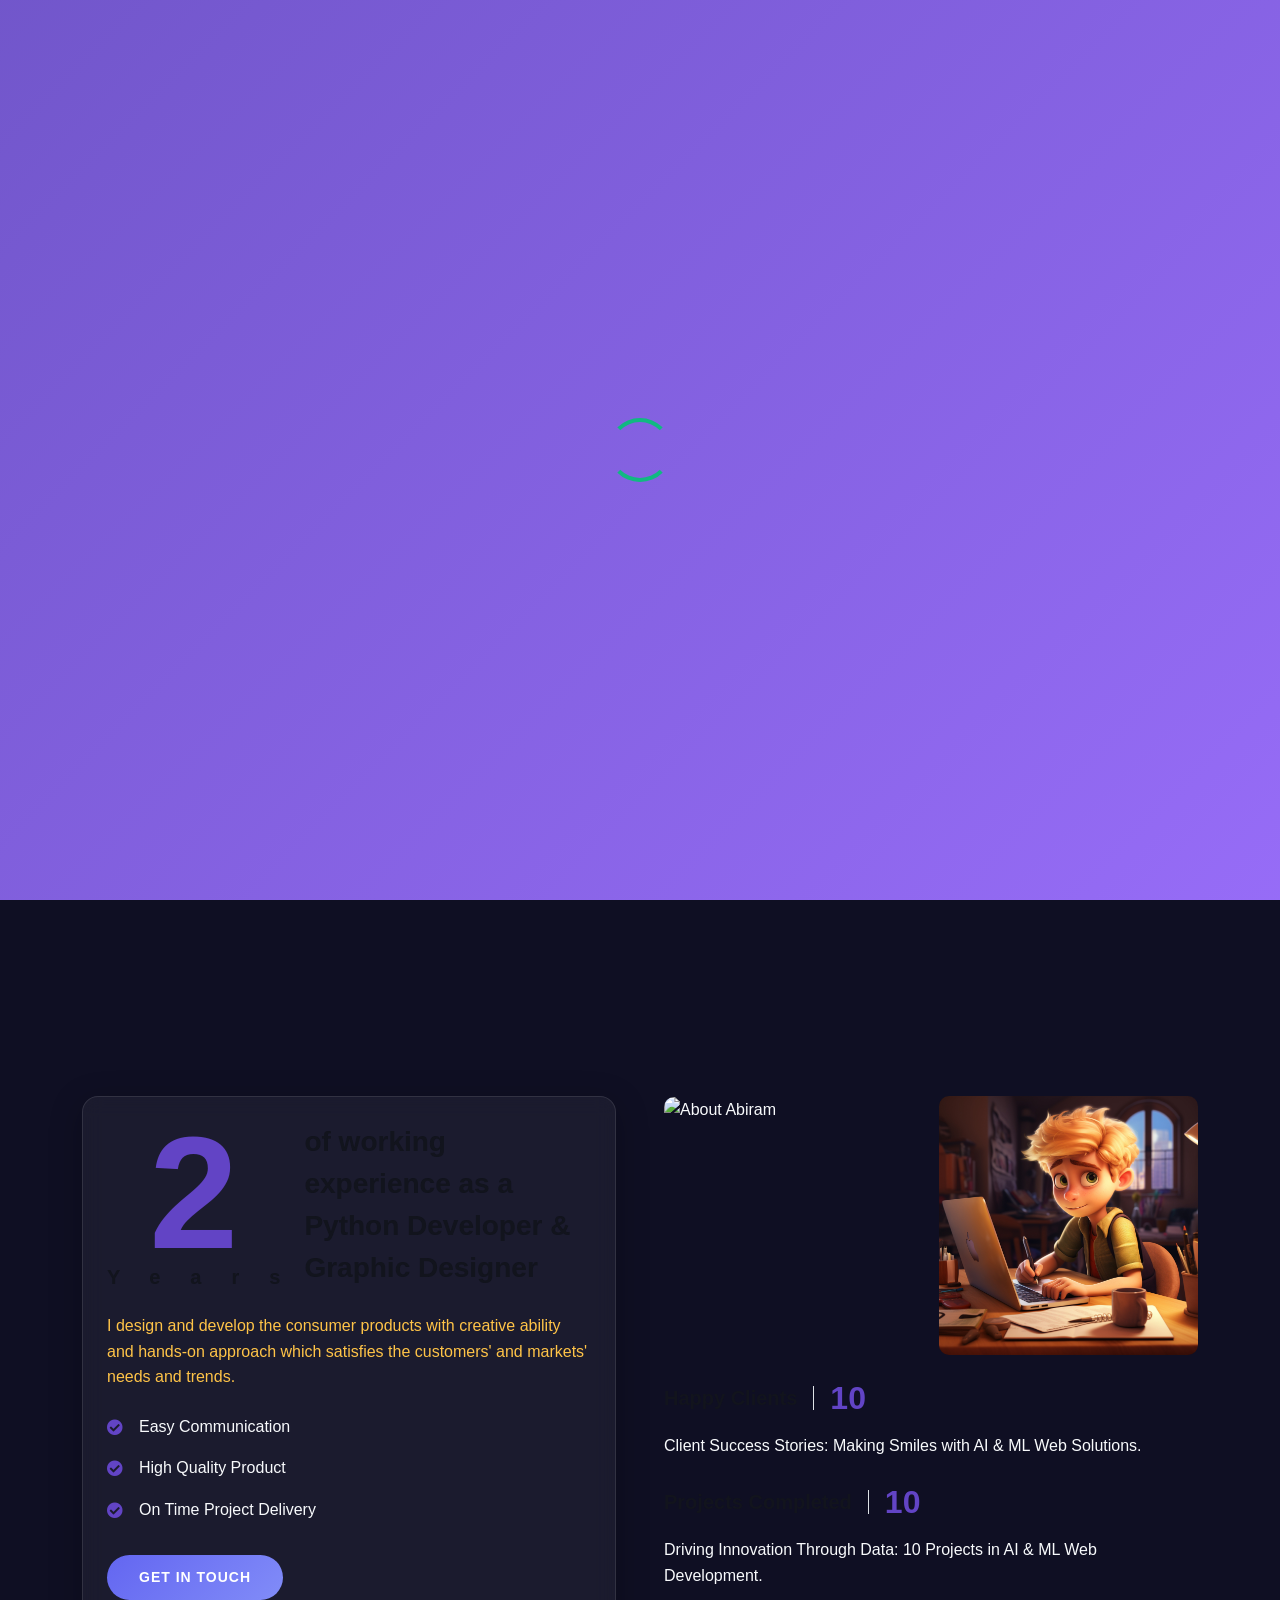
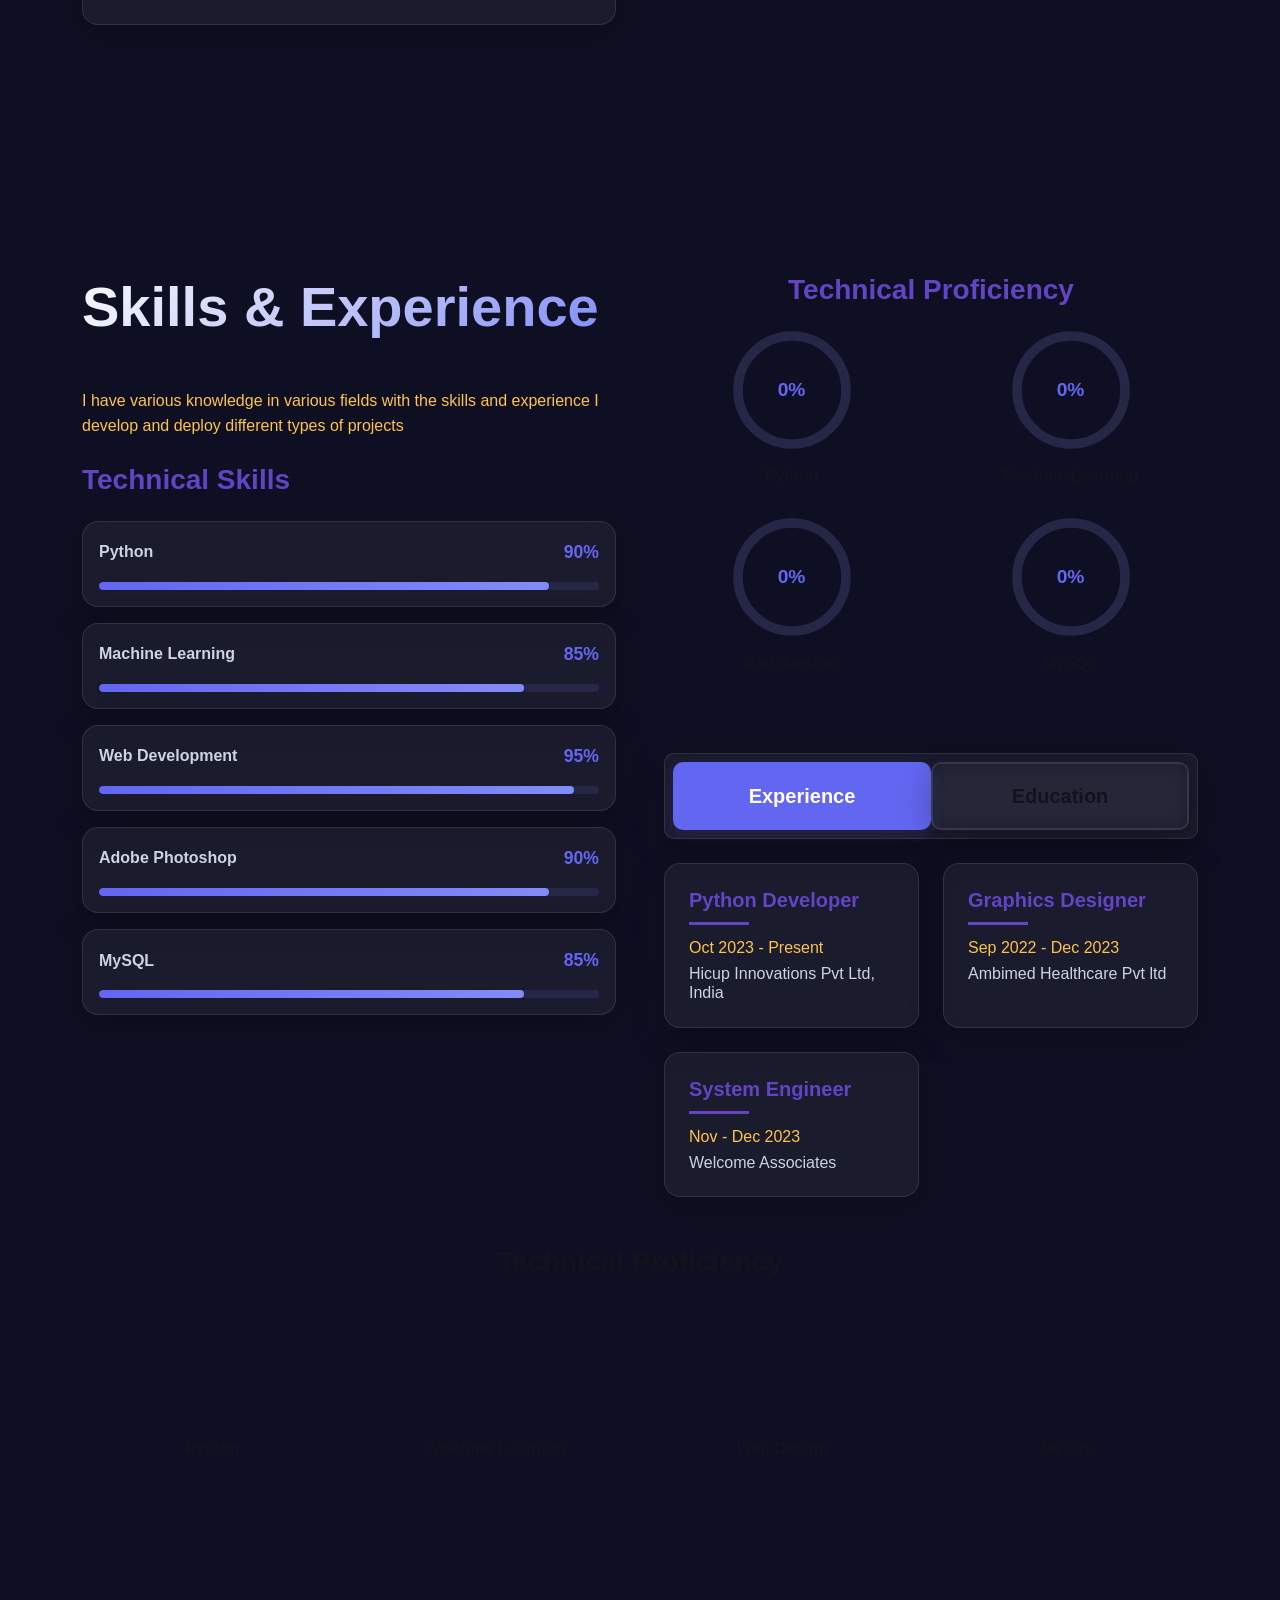
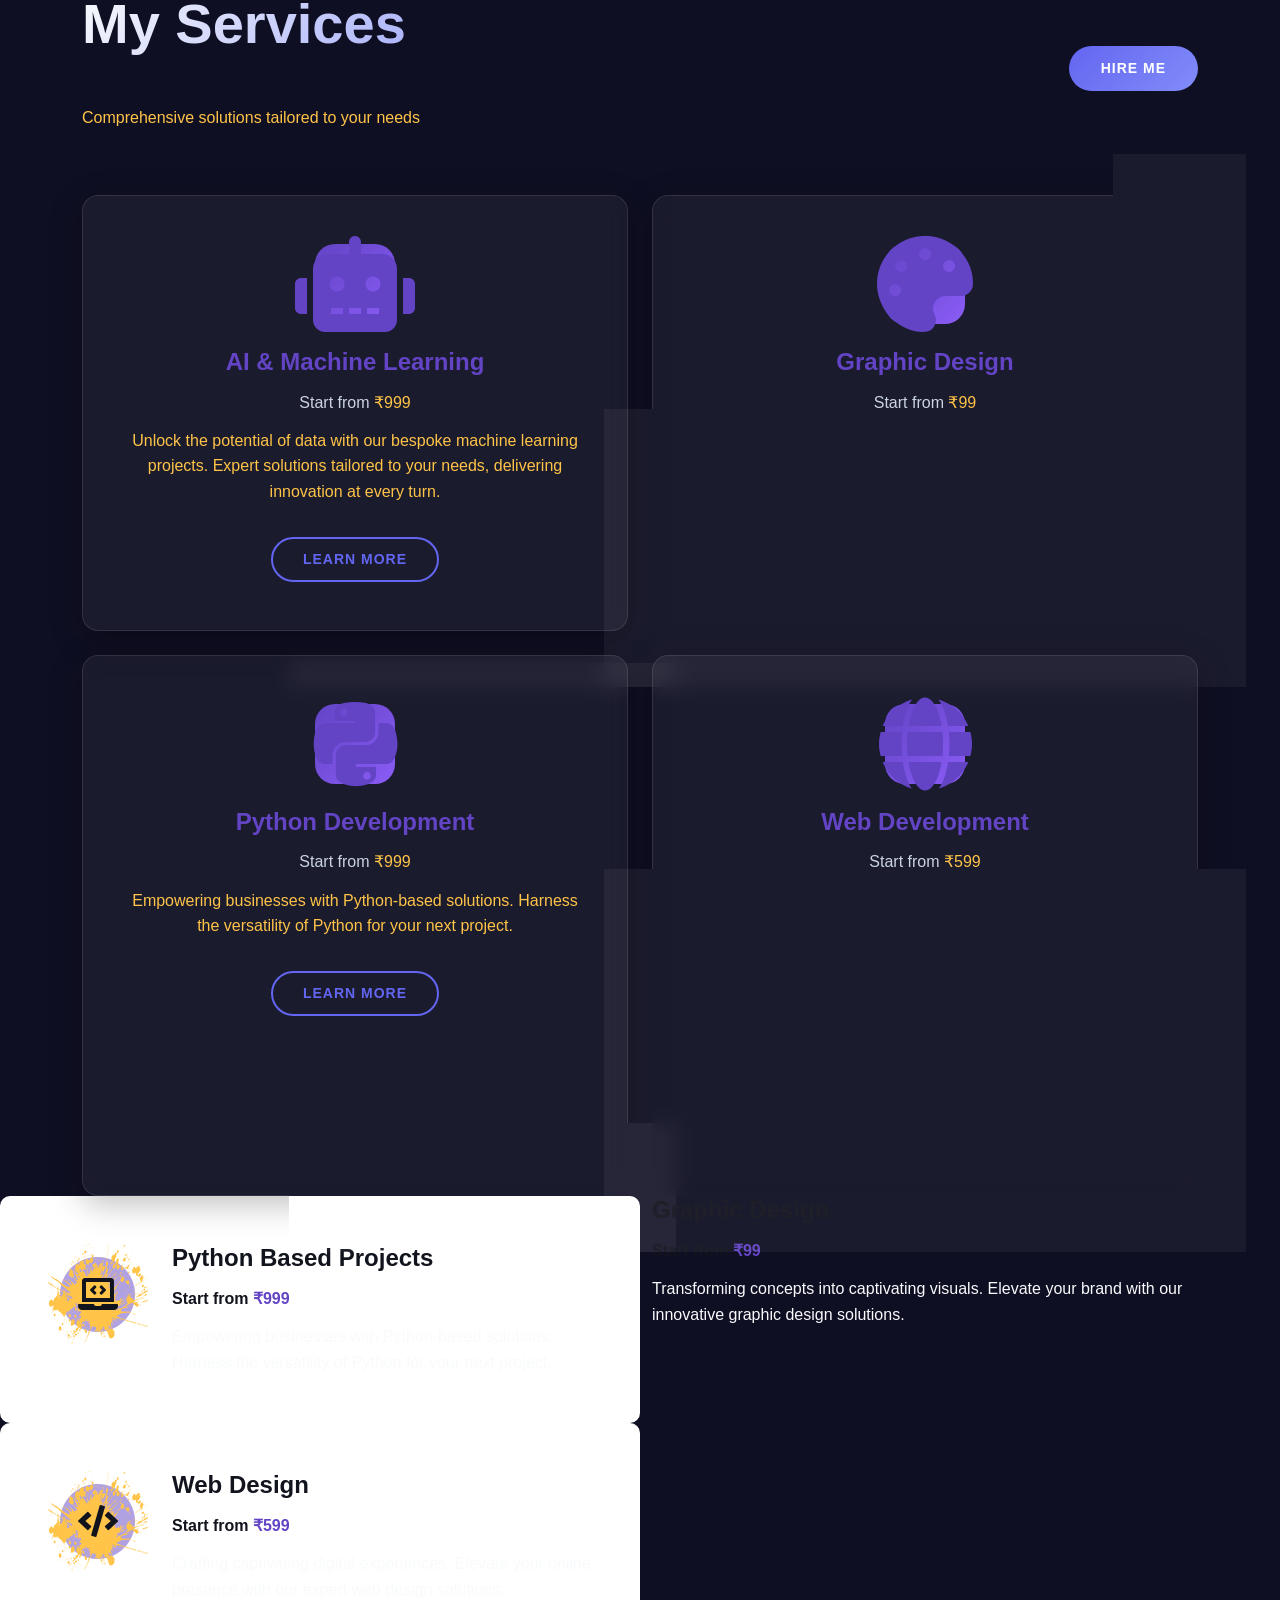
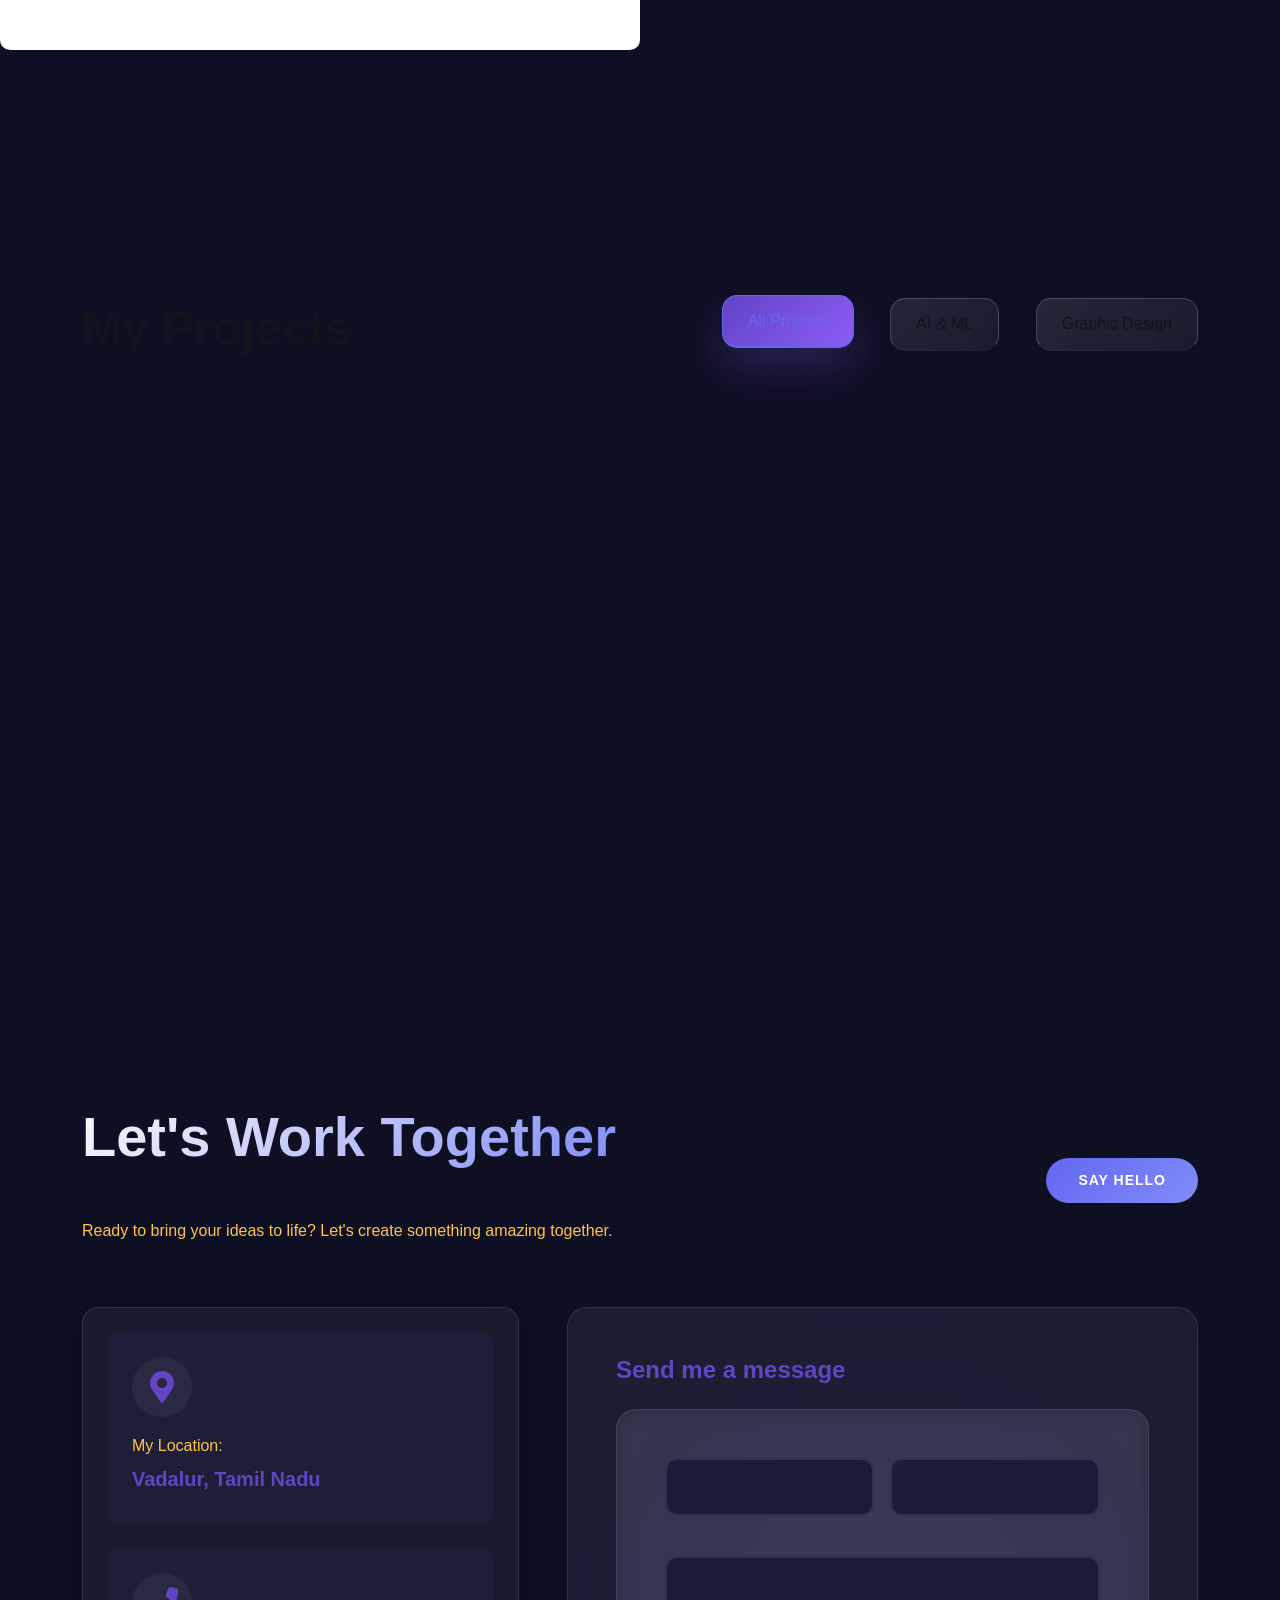
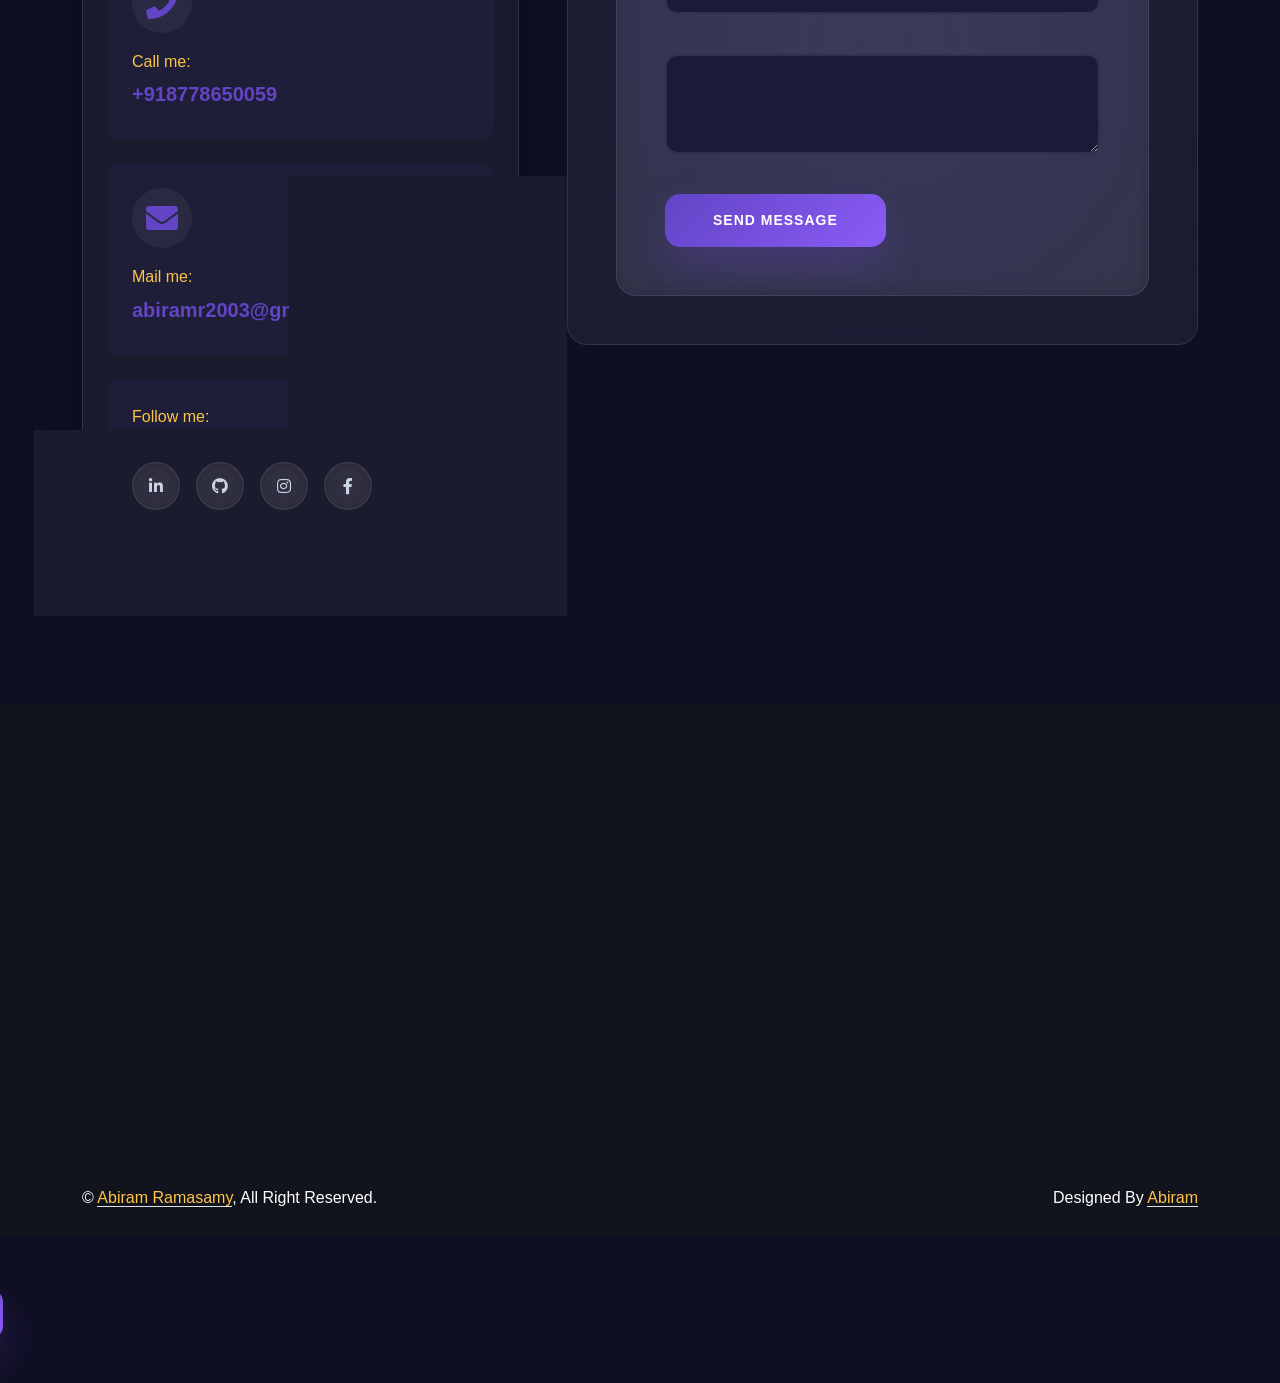
==== commit f19e2229: "Enhance sections with modern styling and glassmorphism effects Co-authored-by: abiram965 <87235725+a" ====
--- a/index.html
+++ b/index.html
@@ -25,96 +25,107 @@
     <link href="https://cdnjs.cloudflare.com/ajax/libs/font-awesome/5.10.0/css/all.min.css" rel="stylesheet">
     <link href="https://cdn.jsdelivr.net/npm/bootstrap-icons@1.4.1/font/bootstrap-icons.css" rel="stylesheet">
 
-    <!-- Libraries Stylesheet -->
-    <link href="lib/animate/animate.min.css" rel="stylesheet">
-    <link href="lib/lightbox/css/lightbox.min.css" rel="stylesheet">
-    <link href="lib/owlcarousel/assets/owl.carousel.min.css" rel="stylesheet">
-
-    <!-- Customized Bootstrap Stylesheet -->
-    <link href="css/bootstrap.min.css" rel="stylesheet">
-
+    <!-- Libraries Stylesheet -->
+    <link href="lib/animate/animate.min.css" rel="stylesheet">
+    <link href="lib/lightbox/css/lightbox.min.css" rel="stylesheet">
+    <link href="lib/owlcarousel/assets/owl.carousel.min.css" rel="stylesheet">
+
+    <!-- Customized Bootstrap Stylesheet -->
+    <link href="css/bootstrap.min.css" rel="stylesheet">
+
     <!-- Template Stylesheet -->
     <link href="css/style.css" rel="stylesheet">
     
-    <!-- CSS-Only Animations Fallback -->
-    <link href="css/css-animations.css" rel="stylesheet">
-    
-    <!-- Mobile Optimizations -->
-    <link href="css/mobile-optimizations.css" rel="stylesheet">
+    <!-- Modern 3D Portfolio Styles -->
+    <link href="css/modern.css" rel="stylesheet">
 </head>
 
-<body data-bs-spy="scroll" data-bs-target=".navbar" data-bs-offset="51">
-    <!-- Spinner Start -->
-    <div id="spinner" class="show bg-white position-fixed translate-middle w-100 vh-100 top-50 start-50 d-flex align-items-center justify-content-center">
-        <div class="spinner-border text-primary" style="width: 3rem; height: 3rem;" role="status">
-            <span class="sr-only">Loading...</span>
-        </div>
-    </div>
+<body data-bs-spy="scroll" data-bs-target=".navbar" data-bs-offset="51" class="modern-portfolio">
+    <!-- Loading Screen -->
+    <div class="loading-overlay">
+        <div class="loader"></div>
+    </div>
+
+    <!-- Spinner Start -->
+    <div id="spinner" class="show bg-white position-fixed translate-middle w-100 vh-100 top-50 start-50 d-flex align-items-center justify-content-center">
+        <div class="spinner-border text-primary" style="width: 3rem; height: 3rem;" role="status">
+            <span class="sr-only">Loading...</span>
+        </div>
+    </div>
     <!-- Spinner End -->
 
 
-    <!-- Navbar Start -->
-    <nav class="navbar navbar-expand-lg bg-white navbar-light fixed-top shadow py-lg-0 px-4 px-lg-5 wow fadeIn" data-wow-delay="0.1s">
-        <a href="index.html" class="navbar-brand d-block d-lg-none">
-            <h1 class="text-primary fw-bold m-0">Abiram</h1>
-        </a>
-        <button type="button" class="navbar-toggler" data-bs-toggle="collapse" data-bs-target="#navbarCollapse">
-            <span class="navbar-toggler-icon"></span>
-        </button>
-        <div class="collapse navbar-collapse justify-content-between py-4 py-lg-0" id="navbarCollapse">
-            <div class="navbar-nav ms-auto py-0">
-                <a href="#home" class="nav-item nav-link active">Home</a>
-                <a href="#about" class="nav-item nav-link">About</a>
-                <a href="#skill" class="nav-item nav-link">Skills</a>
-                <a href="#service" class="nav-item nav-link">Services</a>
-            </div>
-            <a href="index.html" class="navbar-brand bg-secondary py-3 px-4 mx-3 d-none d-lg-block">
-                <h1 class="text-primary fw-bold m-0">Abiram</h1>
-            </a>
-            <div class="navbar-nav me-auto py-0">
-                <a href="#project" class="nav-item nav-link">Projects</a>
-            <!-- <a href="#team" class="nav-item nav-link">Team</a> --> 
-                <!--<a href="#testimonial" class="nav-item nav-link">Testimonial</a>--> 
-                <a href="#contact" class="nav-item nav-link">Contact</a>
-            </div>
-        </div>
-    </nav>
+    <!-- Navbar Start -->
+    <nav class="navbar navbar-expand-lg glass-nav navbar-dark fixed-top shadow-lg py-lg-0 px-4 px-lg-5 wow fadeIn" data-wow-delay="0.1s">
+        <a href="index.html" class="navbar-brand d-block d-lg-none">
+            <h1 class="text-primary fw-bold m-0">Abiram</h1>
+        </a>
+        <button type="button" class="navbar-toggler" data-bs-toggle="collapse" data-bs-target="#navbarCollapse">
+            <span class="navbar-toggler-icon"></span>
+        </button>
+        <div class="collapse navbar-collapse justify-content-between py-4 py-lg-0" id="navbarCollapse">
+            <div class="navbar-nav ms-auto py-0">
+                <a href="#home" class="nav-item nav-link active">Home</a>
+                <a href="#about" class="nav-item nav-link">About</a>
+                <a href="#skill" class="nav-item nav-link">Skills</a>
+                <a href="#service" class="nav-item nav-link">Services</a>
+            </div>
+            <a href="index.html" class="navbar-brand bg-secondary py-3 px-4 mx-3 d-none d-lg-block">
+                <h1 class="text-primary fw-bold m-0">Abiram</h1>
+            </a>
+            <div class="navbar-nav me-auto py-0">
+                <a href="#project" class="nav-item nav-link">Projects</a>
+            <!-- <a href="#team" class="nav-item nav-link">Team</a> --> 
+                <!--<a href="#testimonial" class="nav-item nav-link">Testimonial</a>--> 
+                <a href="#contact" class="nav-item nav-link">Contact</a>
+            </div>
+        </div>
+    </nav>
     <!-- Navbar End -->
 
 
-    <!-- Header Start -->
-    <div class="container-fluid bg-light my-6 mt-0" id="home">
+    <!-- Hero Section Start -->
+    <div class="container-fluid hero-section section-modern" id="home">
         <div class="container">
             <div class="row g-5 align-items-center">
-                <div class="col-lg-6 py-6 pb-0 pt-lg-0 hero-content animate-on-scroll">
-                    <h3 class="text-primary mb-3 slide-in-left">I'm</h3>
-                    <h1 class="display-3 mb-3 hero-title">Abiram Ramasamy</h1>
-                    <h2 class="typed-text-output d-inline hero-subtitle"></h2>
+                <div class="col-lg-6 py-6 pb-0 pt-lg-0 hero-content">
+                    <h3 class="text-primary mb-3 fade-in">I'm</h3>
+                    <h1 class="hero-title mb-3 animate-text">Abiram Ramasamy</h1>
+                    <h2 class="hero-subtitle typed-text-output d-inline"></h2>
                     <div class="typed-text d-none">Python Developer 🤖, Graphic Designer, Student, AI Engineer</div>
-                    <div class="d-flex align-items-center pt-5 slide-in-left">
-                        <a href="img/Abiram_Resume.pdf" class="btn btn-primary py-3 px-4 me-5 magnetic btn-glow">Download CV</a>
-                        <button type="button" class="btn-play magnetic" data-bs-toggle="modal"
+                    <div class="d-flex align-items-center pt-5 hero-buttons">
+                        <a href="img/Abiram_Resume.pdf" class="btn btn-modern me-4">
+                            <i class="fas fa-download me-2"></i>Download CV
+                        </a>
+                        <button type="button" class="btn-play" data-bs-toggle="modal"
                             data-src="https://www.youtube.com/embed/DWRcNpR6Kdc" data-bs-target="#videoModal">
                             <span></span>
                         </button>
-                        <h5 class="ms-4 mb-0 d-none d-sm-block typewriter">Play Video</h5>
+                        <h5 class="ms-4 mb-0 d-none d-sm-block">Play Video</h5>
                     </div>
 
-                    <div class="d-flex pt-2 slide-in-right">
-                        <a class="btn btn-square btn-primary me-2 magnetic hover-3d" href="https://www.linkedin.com/in/abiram-r/"><i class="fab fa-linkedin-in"></i></a>
-                        <a class="btn btn-square btn-primary me-2 magnetic hover-3d" href="https://github.com/abiram965"><i class="fab fa-github"></i></a>
-                        <a class="btn btn-square btn-primary me-2 magnetic hover-3d" href="https://www.instagram.com/abiram_ramasamy/"><i class="fab fa-instagram"></i></a>
-                        <a class="btn btn-square btn-primary me-2 magnetic hover-3d" href="https://www.facebook.com/profile.php?id=100009310521903"><i class="fab fa-facebook-f"></i></a>
-                    </div>
-
-                </div>
-                <div class="col-lg-6 hero-image animate-on-scroll">
-                    <img class="img-fluid hover-3d" src="img/Head.png" alt="Abiram Ramasamy">
+                    <div class="social-links">
+                        <a class="social-link" href="https://www.linkedin.com/in/abiram-r/">
+                            <i class="fab fa-linkedin-in"></i>
+                        </a>
+                        <a class="social-link" href="https://github.com/abiram965">
+                            <i class="fab fa-github"></i>
+                        </a>
+                        <a class="social-link" href="https://www.instagram.com/abiram_ramasamy/">
+                            <i class="fab fa-instagram"></i>
+                        </a>
+                        <a class="social-link" href="https://www.facebook.com/profile.php?id=100009310521903">
+                            <i class="fab fa-facebook-f"></i>
+                        </a>
+                    </div>
+                </div>
+                <div class="col-lg-6 hero-image">
+                    <img class="img-fluid floating" src="img/Head.png" alt="Abiram Ramasamy">
                 </div>
             </div>
         </div>
-    </div>
-    <!-- Header End -->
+    </div>
+    <!-- Hero Section End -->
 
 
     <!-- Video Modal Start -->
@@ -138,34 +149,47 @@
     <!-- Video Modal End -->
 
 
-    <!-- About Start -->
-    <div class="container-xxl py-6" id="about">
-        <div class="container">
-            <div class="row g-5">
-                <div class="col-lg-6 wow fadeInUp" data-wow-delay="0.1s">
-                    <div class="d-flex align-items-center mb-5">
-                        <div class="years flex-shrink-0 text-center me-4">
-                            <h1 class="display-1 mb-0">2</h1>
-                            <h5 class="mb-0">Years</h5>
-                        </div>
-                        <h3 class="lh-base mb-0">of working experience as a Python Developer & Graphic Designer</h3>
-                    </div>
-                    <p class="mb-4">I design and develop the consumer products with creative ability and
-                        hands-on approach which stisfies the customers' and markets' needs and trends.</p>
-                    <p class="mb-3"><i class="far fa-check-circle text-primary me-3"></i>Easy Communication</p>
-                    <p class="mb-3"><i class="far fa-check-circle text-primary me-3"></i>High Quality Product</p>
-                    <p class="mb-3"><i class="far fa-check-circle text-primary me-3"></i>On Time Project Delivery</p>
-                    <a class="btn btn-primary py-3 px-5 mt-3" href="">Read More</a>
-                </div>
-                <div class="col-lg-6 wow fadeInUp" data-wow-delay="0.5s">
-                    <div class="row g-3 mb-4">
-                        <div class="col-sm-6">
-                            <img class="img-fluid rounded" src="img/about-1.jpg" alt="">
-                        </div>
-                        <div class="col-sm-6">
-                            <img class="img-fluid rounded" src="img/about-2.jpg" alt="">
-                        </div>
-                    </div>
+    <!-- About Start -->
+    <div class="container-xxl section-modern" id="about">
+        <div class="container">
+            <div class="row g-5">
+                <div class="col-lg-6 slide-in-left">
+                    <div class="glass-card p-4 mb-5">
+                        <div class="d-flex align-items-center mb-4">
+                            <div class="years flex-shrink-0 text-center me-4">
+                                <h1 class="display-1 mb-0 text-primary">2</h1>
+                                <h5 class="mb-0">Years</h5>
+                            </div>
+                            <h3 class="lh-base mb-0">of working experience as a Python Developer & Graphic Designer</h3>
+                        </div>
+                        <p class="mb-4 text-secondary">I design and develop the consumer products with creative ability and
+                            hands-on approach which satisfies the customers' and markets' needs and trends.</p>
+                        <div class="feature-list">
+                            <p class="mb-3 d-flex align-items-center">
+                                <i class="fas fa-check-circle text-primary me-3"></i>
+                                <span>Easy Communication</span>
+                            </p>
+                            <p class="mb-3 d-flex align-items-center">
+                                <i class="fas fa-check-circle text-primary me-3"></i>
+                                <span>High Quality Product</span>
+                            </p>
+                            <p class="mb-3 d-flex align-items-center">
+                                <i class="fas fa-check-circle text-primary me-3"></i>
+                                <span>On Time Project Delivery</span>
+                            </p>
+                        </div>
+                        <a class="btn btn-modern mt-3" href="#contact">Get In Touch</a>
+                    </div>
+                </div>
+                <div class="col-lg-6 slide-in-right">
+                    <div class="row g-3 mb-4">
+                        <div class="col-sm-6">
+                            <img class="img-fluid rounded floating" src="img/about-1.jpg" alt="About Abiram">
+                        </div>
+                        <div class="col-sm-6">
+                            <img class="img-fluid rounded floating-delayed" src="img/about-2.jpg" alt="Abiram's Work">
+                        </div>
+                    </div>
                     <div class="d-flex align-items-center mb-3">
                         <h5 class="border-end pe-3 me-3 mb-0">Happy Clients</h5>
                         <h2 class="text-primary fw-bold mb-0" data-toggle="counter-up">10</h2>
@@ -183,193 +207,299 @@
     <!-- About End -->
 
 
-    <!-- Expertise Start -->
-    <div class="container-xxl py-6 pb-5" id="skill">
+    <!-- Skills Section Start -->
+    <div class="container-xxl section-modern" id="skill">
         <div class="container">
             <div class="row g-5">
-                <div class="col-lg-6 wow fadeInUp animate-on-scroll" data-wow-delay="0.1s">
-                    <h1 class="display-5 mb-5 split-text">Skills & Experience</h1>
-                    <p class="mb-4 slide-in-left">I have various Knowledge in various Fields with the skills and experience i develop abd deploye different types of project</p>
-                    <h3 class="mb-4 typewriter">My Skills</h3>
-                    <div class="row align-items-center">
-                        <div class="col-md-6">
-                            <div class="skill mb-4 skill-card hover-3d">
-                                <div class="d-flex justify-content-between">
-                                    <h6 class="font-weight-bold">Python</h6>
-                                    <h6 class="font-weight-bold skill-percentage">90%</h6>
+                <div class="col-lg-6 slide-in-left">
+                    <h1 class="section-title text-start">Skills & Experience</h1>
+                    <p class="mb-4 text-secondary">I have various knowledge in various fields with the skills and experience I develop and deploy different types of projects</p>
+                    
+                    <!-- Modern Progress Bars -->
+                    <h3 class="mb-4 text-primary">Technical Skills</h3>
+                    <div class="skills-list">
+                        <div class="skill-item glass-card p-3 mb-3 fade-in">
+                            <div class="d-flex justify-content-between align-items-center mb-2">
+                                <h6 class="mb-0 fw-bold">Python</h6>
+                                <span class="skill-percentage">90%</span>
+                            </div>
+                            <div class="skill-progress">
+                                <div class="skill-progress-bar" data-width="90"></div>
+                            </div>
+                        </div>
+                        
+                        <div class="skill-item glass-card p-3 mb-3 fade-in">
+                            <div class="d-flex justify-content-between align-items-center mb-2">
+                                <h6 class="mb-0 fw-bold">Machine Learning</h6>
+                                <span class="skill-percentage">85%</span>
+                            </div>
+                            <div class="skill-progress">
+                                <div class="skill-progress-bar" data-width="85"></div>
+                            </div>
+                        </div>
+                        
+                        <div class="skill-item glass-card p-3 mb-3 fade-in">
+                            <div class="d-flex justify-content-between align-items-center mb-2">
+                                <h6 class="mb-0 fw-bold">Web Development</h6>
+                                <span class="skill-percentage">95%</span>
+                            </div>
+                            <div class="skill-progress">
+                                <div class="skill-progress-bar" data-width="95"></div>
+                            </div>
+                        </div>
+                        
+                        <div class="skill-item glass-card p-3 mb-3 fade-in">
+                            <div class="d-flex justify-content-between align-items-center mb-2">
+                                <h6 class="mb-0 fw-bold">Adobe Photoshop</h6>
+                                <span class="skill-percentage">90%</span>
+                            </div>
+                            <div class="skill-progress">
+                                <div class="skill-progress-bar" data-width="90"></div>
+                            </div>
+                        </div>
+                        
+                        <div class="skill-item glass-card p-3 mb-3 fade-in">
+                            <div class="d-flex justify-content-between align-items-center mb-2">
+                                <h6 class="mb-0 fw-bold">MySQL</h6>
+                                <span class="skill-percentage">85%</span>
+                            </div>
+                            <div class="skill-progress">
+                                <div class="skill-progress-bar" data-width="85"></div>
+                            </div>
+                        </div>
+                    </div>
+                </div>
+                <div class="col-lg-6 slide-in-right">
+                    <!-- Circular Progress Indicators -->
+                    <h3 class="mb-4 text-center text-primary">Technical Proficiency</h3>
+                    <div class="row justify-content-center">
+                        <div class="col-md-6 col-sm-6 mb-4 text-center">
+                            <div class="progress-circle fade-in" data-percentage="90">
+                                <svg viewBox="0 0 100 100">
+                                    <defs>
+                                        <linearGradient id="gradient-python" x1="0%" y1="0%" x2="100%" y2="100%">
+                                            <stop offset="0%" style="stop-color:#3776ab;stop-opacity:1" />
+                                            <stop offset="100%" style="stop-color:#3776ab;stop-opacity:0.6" />
+                                        </linearGradient>
+                                    </defs>
+                                    <circle class="progress-bg" cx="50" cy="50" r="45"></circle>
+                                    <circle class="progress-bar" cx="50" cy="50" r="45" stroke="url(#gradient-python)"></circle>
+                                </svg>
+                                <div class="progress-text">0%</div>
+                            </div>
+                            <h6 class="mt-3">Python</h6>
+                        </div>
+                        
+                        <div class="col-md-6 col-sm-6 mb-4 text-center">
+                            <div class="progress-circle fade-in" data-percentage="85">
+                                <svg viewBox="0 0 100 100">
+                                    <defs>
+                                        <linearGradient id="gradient-ml" x1="0%" y1="0%" x2="100%" y2="100%">
+                                            <stop offset="0%" style="stop-color:#ff6b35;stop-opacity:1" />
+                                            <stop offset="100%" style="stop-color:#ff6b35;stop-opacity:0.6" />
+                                        </linearGradient>
+                                    </defs>
+                                    <circle class="progress-bg" cx="50" cy="50" r="45"></circle>
+                                    <circle class="progress-bar" cx="50" cy="50" r="45" stroke="url(#gradient-ml)"></circle>
+                                </svg>
+                                <div class="progress-text">0%</div>
+                            </div>
+                            <h6 class="mt-3">Machine Learning</h6>
+                        </div>
+                        
+                        <div class="col-md-6 col-sm-6 mb-4 text-center">
+                            <div class="progress-circle fade-in" data-percentage="95">
+                                <svg viewBox="0 0 100 100">
+                                    <defs>
+                                        <linearGradient id="gradient-web" x1="0%" y1="0%" x2="100%" y2="100%">
+                                            <stop offset="0%" style="stop-color:#61dafb;stop-opacity:1" />
+                                            <stop offset="100%" style="stop-color:#61dafb;stop-opacity:0.6" />
+                                        </linearGradient>
+                                    </defs>
+                                    <circle class="progress-bg" cx="50" cy="50" r="45"></circle>
+                                    <circle class="progress-bar" cx="50" cy="50" r="45" stroke="url(#gradient-web)"></circle>
+                                </svg>
+                                <div class="progress-text">0%</div>
+                            </div>
+                            <h6 class="mt-3">Web Design</h6>
+                        </div>
+                        
+                        <div class="col-md-6 col-sm-6 mb-4 text-center">
+                            <div class="progress-circle fade-in" data-percentage="85">
+                                <svg viewBox="0 0 100 100">
+                                    <defs>
+                                        <linearGradient id="gradient-mysql" x1="0%" y1="0%" x2="100%" y2="100%">
+                                            <stop offset="0%" style="stop-color:#f29111;stop-opacity:1" />
+                                            <stop offset="100%" style="stop-color:#f29111;stop-opacity:0.6" />
+                                        </linearGradient>
+                                    </defs>
+                                    <circle class="progress-bg" cx="50" cy="50" r="45"></circle>
+                                    <circle class="progress-bar" cx="50" cy="50" r="45" stroke="url(#gradient-mysql)"></circle>
+                                </svg>
+                                <div class="progress-text">0%</div>
+                            </div>
+                            <h6 class="mt-3">MySQL</h6>
+                        </div>
+                    </div>
+
+                    <!-- Experience Timeline -->
+                    <div class="mt-5">
+                        <ul class="nav nav-pills rounded glass-card p-2 mb-4 justify-content-center">
+                        <li class="nav-item w-50">
+                            <button class="nav-link w-100 py-3 fs-5 active glass-card" data-bs-toggle="pill" href="#tab-1">Experience</button>
+                        </li>
+                        <li class="nav-item w-50">
+                            <button class="nav-link w-100 py-3 fs-5 glass-card" data-bs-toggle="pill" href="#tab-2">Education</button>
+                        </li>
+                    </ul>
+                    <div class="tab-content">
+                        <div id="tab-1" class="tab-pane fade show p-0 active">
+                            <div class="row gy-4 gx-4">
+                                <div class="col-sm-6">
+                                    <div class="glass-card p-4 h-100 fade-in">
+                                        <h5 class="text-primary">Python Developer</h5>
+                                        <div class="bg-primary" style="height: 3px; width: 60px; margin: 10px 0;"></div>
+                                        <p class="text-secondary mb-1">Oct 2023 - Present</p>
+                                        <h6 class="mb-0">Hicup Innovations Pvt Ltd, India</h6>
+                                    </div>
                                 </div>
-                                <div class="progress">
-                                    <div class="progress-bar bg-primary" role="progressbar" aria-valuenow="90" aria-valuemin="0" aria-valuemax="100"></div>
+                                <div class="col-sm-6">
+                                    <div class="glass-card p-4 h-100 fade-in">
+                                        <h5 class="text-primary">Graphics Designer</h5>
+                                        <div class="bg-primary" style="height: 3px; width: 60px; margin: 10px 0;"></div>
+                                        <p class="text-secondary mb-1">Sep 2022 - Dec 2023</p>
+                                        <h6 class="mb-0">Ambimed Healthcare Pvt ltd</h6>
+                                    </div>
                                 </div>
-                            </div>
-                            <div class="skill mb-4 skill-card hover-3d">
-                                <div class="d-flex justify-content-between">
-                                    <h6 class="font-weight-bold">Machine Learning</h6>
-                                    <h6 class="font-weight-bold skill-percentage">85%</h6>
+                                <div class="col-sm-6">
+                                    <div class="glass-card p-4 h-100 fade-in">
+                                        <h5 class="text-primary">System Engineer</h5>
+                                        <div class="bg-primary" style="height: 3px; width: 60px; margin: 10px 0;"></div>
+                                        <p class="text-secondary mb-1">Nov - Dec 2023</p>
+                                        <h6 class="mb-0">Welcome Associates</h6>
+                                    </div>
                                 </div>
-                                <div class="progress">
-                                    <div class="progress-bar bg-warning" role="progressbar" aria-valuenow="85" aria-valuemin="0" aria-valuemax="100"></div>
+                            </div>
+                        </div>
+                        <div id="tab-2" class="tab-pane fade show p-0">
+                            <div class="row gy-4 gx-4">
+                                <div class="col-sm-6">
+                                    <div class="glass-card p-4 h-100 fade-in">
+                                        <h5 class="text-primary">Bachelor of AI & ML</h5>
+                                        <div class="bg-primary" style="height: 3px; width: 60px; margin: 10px 0;"></div>
+                                        <p class="text-secondary mb-1">2021 - 2025</p>
+                                        <h6 class="mb-0">SNS College of Technology</h6>
+                                    </div>
                                 </div>
-                            </div>
-                            <div class="skill mb-4 skill-card hover-3d">
-                                <div class="d-flex justify-content-between">
-                                    <h6 class="font-weight-bold">Adobe Photoshop</h6>
-                                    <h6 class="font-weight-bold skill-percentage">90%</h6>
+                                <div class="col-sm-6">
+                                    <div class="glass-card p-4 h-100 fade-in">
+                                        <h5 class="text-primary">AISSCE (12th)</h5>
+                                        <div class="bg-primary" style="height: 3px; width: 60px; margin: 10px 0;"></div>
+                                        <p class="text-secondary mb-1">2020 - 2021</p>
+                                        <h6 class="mb-0">Jawahar Higher Sec School, CBSE</h6>
+                                    </div>
                                 </div>
-                                <div class="progress">
-                                    <div class="progress-bar bg-danger" role="progressbar" aria-valuenow="90" aria-valuemin="0" aria-valuemax="100"></div>
+                                <div class="col-sm-6">
+                                    <div class="glass-card p-4 h-100 fade-in">
+                                        <h5 class="text-primary">AISSE (10th)</h5>
+                                        <div class="bg-primary" style="height: 3px; width: 60px; margin: 10px 0;"></div>
+                                        <p class="text-secondary mb-1">2018 - 2019</p>
+                                        <h6 class="mb-0">Jawahar Higher Sec School, CBSE</h6>
+                                    </div>
                                 </div>
                             </div>
                         </div>
-                        <div class="col-md-6">
-                            <div class="skill mb-4 skill-card hover-3d">
-                                <div class="d-flex justify-content-between">
-                                    <h6 class="font-weight-bold">Development</h6>
-                                    <h6 class="font-weight-bold">90%</h6>
-                                </div>
-                                <div class="progress">
-                                    <div class="progress-bar bg-danger" role="progressbar" aria-valuenow="90" aria-valuemin="0" aria-valuemax="100"></div>
-                                </div>
-                            </div>
-                            <div class="skill mb-4">
-                                <div class="d-flex justify-content-between">
-                                    <h6 class="font-weight-bold">Web Designing</h6>
-                                    <h6 class="font-weight-bold">95%</h6>
-                                </div>
-                                <div class="progress">
-                                    <div class="progress-bar bg-dark" role="progressbar" aria-valuenow="95" aria-valuemin="0" aria-valuemax="100"></div>
-                                </div>
-                            </div>
-                            <div class="skill mb-4">
-                                <div class="d-flex justify-content-between">
-                                    <h6 class="font-weight-bold">MySQL</h6>
-                                    <h6 class="font-weight-bold">85%</h6>
-                                </div>
-                                <div class="progress">
-                                    <div class="progress-bar bg-info" role="progressbar" aria-valuenow="85" aria-valuemin="0" aria-valuemax="100"></div>
-                                </div>
-                            </div>
-                        </div>
-                    </div>
-                </div>
-                <div class="col-lg-6 wow fadeInUp" data-wow-delay="0.5s">
-                    <ul class="nav nav-pills rounded border border-2 border-primary mb-5">
-                        <li class="nav-item w-50">
-                            <button class="nav-link w-100 py-3 fs-5 active" data-bs-toggle="pill" href="#tab-1">Experience</button>
-                        </li>
-                        <li class="nav-item w-50">
-                            <button class="nav-link w-100 py-3 fs-5" data-bs-toggle="pill" href="#tab-2">Education</button>
-                        </li>
-                    </ul>
-                    <div class="tab-content">
-                        <div id="tab-1" class="tab-pane fade show p-0 active">
-                            <div class="row gy-5 gx-4">
-                                <div class="col-sm-6">
-                                    <h5> Python Developer</h5>
-                                    <hr class="text-primary my-2">
-                                    <p class="text-primary mb-1">Oct 2023  - Present </p>
-                                    <h6 class="mb-0">Hicup Innovations Pvt  Ltd, India</h6>
-                                </div>
-                                <div class="col-sm-6">
-                                    <h5>Graphics Designer</h5>
-                                    <hr class="text-primary my-2">
-                                    <p class="text-primary mb-1">Sep 2022 - Dec 2023</p>
-                                    <h6 class="mb-0">Ambimed Healthcare Pvt ltd</h6>
-                                </div>
-                                <div class="col-sm-6">
-                                    <h5>System Engineer</h5>
-                                    <hr class="text-primary my-2">
-                                    <p class="text-primary mb-1">Nov - Dec 2023</p>
-                                    <h6 class="mb-0">Welcome Associates</h6>
-                                </div>
-                               
-                            </div>
-                        </div>
-                        <div id="tab-2" class="tab-pane fade show p-0">
-                            <div class="row gy-5 gx-4">
-                                <div class="col-sm-6">
-                                    <h5>Bachelor of Artificial Intelligence and Machine Learning</h5>
-                                    <hr class="text-primary my-2">
-                                    <p class="text-primary mb-1">2021 - 2025</p>
-                                    <h6 class="mb-0">SNS COLLEGE OF TECHNOLOGY</h6>
-                                </div>
-                                <div class="col-sm-6">
-                                    <h5>All India Senior School Certificate Examination (AISSCE)</h5>
-                                    <hr class="text-primary my-2">
-                                    <p class="text-primary mb-1">2020 - 2021</p>
-                                    <h6 class="mb-0">Jawahar Higher  Sec School, CBSE</h6>
-                                </div>
-                                <div class="col-sm-6">
-                                    <h5>All India Secondary School Examination (AISSE)</h5>
-                                    <hr class="text-primary my-2">
-                                    <p class="text-primary mb-1">2018 - 2019</p>
-                                    <h6 class="mb-0">Jawahar Higher  Sec School, CBSE</h6>
-                                </div>
-                                
-                            </div>
-                        </div>
-                    </div>
-                </div>
-            </div>
-        </div>
-    </div>
-    <!-- Expertise End -->
-
-
-    <!-- Service Start -->
-    <div class="container-fluid bg-light my-5 py-6" id="service">
-        <div class="container">
-            <div class="row g-5 mb-5 wow fadeInUp" data-wow-delay="0.1s">
-                <div class="col-lg-6">
-                    <h1 class="display-5 mb-0">My Services</h1>
-                </div>
-                <div class="col-lg-6 text-lg-end">
-                    <a class="btn btn-primary py-3 px-5" href="">Hire Me</a>
-                </div>
-            </div>
-            <div class="row g-4">
+                    </div>
+                </div>
+            </div>
+        </div>
+    </div>
+    <!-- Skills Section End -->
+
+
+    <!-- Services Section Start -->
+    <div class="container-fluid section-modern" id="service">
+        <div class="container">
+            <div class="row g-5 mb-5 align-items-center">
+                <div class="col-lg-6">
+                    <h1 class="section-title text-start">My Services</h1>
+                    <p class="text-secondary">Comprehensive solutions tailored to your needs</p>
+                </div>
+                <div class="col-lg-6 text-lg-end">
+                    <a class="btn btn-modern" href="#contact">Hire Me</a>
+                </div>
+            </div>
+            <div class="row g-4">
+                <div class="col-lg-6 fade-in">
+                    <div class="glass-card service-card p-5 h-100">
+                        <div class="service-icon mb-4">
+                            <i class="fas fa-robot fa-3x text-primary"></i>
+                        </div>
+                        <h4 class="mb-3 text-primary">AI & Machine Learning</h4>
+                        <h6 class="mb-3">Start from <span class="text-secondary">₹999</span></h6>
+                        <p class="text-secondary">Unlock the potential of data with our bespoke machine learning projects. Expert solutions tailored to your needs, delivering innovation at every turn.</p>
+                        <a href="#contact" class="btn btn-outline-modern mt-3">Learn More</a>
+                    </div>
+                </div>
+                
+                <div class="col-lg-6 fade-in">
+                    <div class="glass-card service-card p-5 h-100">
+                        <div class="service-icon mb-4">
+                            <i class="fas fa-palette fa-3x text-primary"></i>
+                        </div>
+                        <h4 class="mb-3 text-primary">Graphic Design</h4>
+                        <h6 class="mb-3">Start from <span class="text-secondary">₹99</span></h6>
+                        <p class="text-secondary">Transforming concepts into captivating visuals. Elevate your brand with our innovative graphic design solutions.</p>
+                        <a href="#contact" class="btn btn-outline-modern mt-3">Learn More</a>
+                    </div>
+                </div>
+                
+                <div class="col-lg-6 fade-in">
+                    <div class="glass-card service-card p-5 h-100">
+                        <div class="service-icon mb-4">
+                            <i class="fab fa-python fa-3x text-primary"></i>
+                        </div>
+                        <h4 class="mb-3 text-primary">Python Development</h4>
+                        <h6 class="mb-3">Start from <span class="text-secondary">₹999</span></h6>
+                        <p class="text-secondary">Empowering businesses with Python-based solutions. Harness the versatility of Python for your next project.</p>
+                        <a href="#contact" class="btn btn-outline-modern mt-3">Learn More</a>
+                    </div>
+                </div>
+
+                <div class="col-lg-6 fade-in">
+                    <div class="glass-card service-card p-5 h-100">
+                        <div class="service-icon mb-4">
+                            <i class="fas fa-globe fa-3x text-primary"></i>
+                        </div>
+                        <h4 class="mb-3 text-primary">Web Development</h4>
+                        <h6 class="mb-3">Start from <span class="text-secondary">₹599</span></h6>
+                        <p class="text-secondary">Crafting captivating digital experiences. Elevate your online presence with our expert web design solutions.</p>
+                        <a href="#contact" class="btn btn-outline-modern mt-3">Learn More</a>
+                    </div>
+                            <h4 class="mb-3">Graphic Design</h4>
+                            <h6 class="mb-3">Start from <span class="text-primary">₹99</span></h6>
+                            <span>Transforming concepts into captivating visuals. Elevate your brand with our innovative graphic design solutions.</span>
+                        </div>
+                    </div>
+                </div>
+                <div class="col-lg-6 wow fadeInUp" data-wow-delay="0.3s">
+                    <div class="service-item d-flex flex-column flex-sm-row bg-white rounded h-100 p-4 p-lg-5">
+                        <div class="bg-icon flex-shrink-0 mb-3">
+                            <i class="fa fa-laptop-code fa-2x text-dark"></i>
+                        </div>
+                        <div class="ms-sm-4">
+                            <h4 class="mb-3">Python Based Projects</h4>
+                            <h6 class="mb-3">Start from <span class="text-primary">₹999</span></h6>
+                            <span>Empowering businesses with Python-based solutions. Harness the versatility of Python for your next project.</span>
+                        </div>
+                    </div>
+                </div>
+
                 <div class="col-lg-6 wow fadeInUp" data-wow-delay="0.1s">
-                    <div class="service-item service-card hover-3d d-flex flex-column flex-sm-row bg-white rounded h-100 p-4 p-lg-5">
-                        <div class="service-icon bg-icon flex-shrink-0 mb-3">
-                            <i class="fa fa-crop-alt fa-2x text-white"></i>
-                        </div>
-                        <div class="ms-sm-4">
-                            <h4 class="mb-3 typewriter">AI & Machine Learning</h4>
-                            <h6 class="mb-3">Start from <span class="text-primary">₹999</span></h6>
-                            <span>Unlock the potential of data with our bespoke machine learning projects. Expert solutions tailored to your needs, delivering innovation at every turn.</span>
-                        </div>
-                    </div>
-                </div>
-                <div class="col-lg-6 wow fadeInUp animate-on-scroll" data-wow-delay="0.3s">
-                    <div class="service-item service-card hover-3d d-flex flex-column flex-sm-row bg-white rounded h-100 p-4 p-lg-5">
-                        <div class="service-icon bg-icon flex-shrink-0 mb-3">
-                            <i class="fa fa-code-branch fa-2x text-white"></i>
-                        </div>
-                        <div class="ms-sm-4">
-                            <h4 class="mb-3 typewriter">Graphic Design</h4>
-                            <h6 class="mb-3">Start from <span class="text-primary">₹99</span></h6>
-                            <span>Transforming concepts into captivating visuals. Elevate your brand with our innovative graphic design solutions.</span>
-                        </div>
-                    </div>
-                </div>
-                <div class="col-lg-6 wow fadeInUp animate-on-scroll" data-wow-delay="0.3s">
-                    <div class="service-item service-card hover-3d d-flex flex-column flex-sm-row bg-white rounded h-100 p-4 p-lg-5">
-                        <div class="service-icon bg-icon flex-shrink-0 mb-3">
-                            <i class="fa fa-laptop-code fa-2x text-white"></i>
-                        </div>
-                        <div class="ms-sm-4">
-                            <h4 class="mb-3 typewriter">Python Based Projects</h4>
-                            <h6 class="mb-3">Start from <span class="text-primary">₹999</span></h6>
-                            <span>Empowering businesses with Python-based solutions. Harness the versatility of Python for your next project.</span>
-                        </div>
-                    </div>
-                </div>
-
-                <div class="col-lg-6 wow fadeInUp animate-on-scroll" data-wow-delay="0.1s">
-                    <div class="service-item service-card hover-3d d-flex flex-column flex-sm-row bg-white rounded h-100 p-4 p-lg-5">
-                        <div class="service-icon bg-icon flex-shrink-0 mb-3">
-                            <i class="fa fa-code fa-2x text-white"></i>
-                        </div>
+                    <div class="service-item d-flex flex-column flex-sm-row bg-white rounded h-100 p-4 p-lg-5">
+                        <div class="bg-icon flex-shrink-0 mb-3">
+                            <i class="fa fa-code fa-2x text-dark"></i>
+                        </div>
                         <div class="ms-sm-4">
                             <h4 class="mb-3">Web Design</h4>
                             <h6 class="mb-3">Start from <span class="text-primary">₹599</span></h6>
@@ -385,45 +515,45 @@
 
 
     <!-- Projects Start -->
-    <div class="container-xxl py-6 pt-5" id="project">
-        <div class="container">
-            <div class="row g-5 mb-5 align-items-center wow fadeInUp animate-on-scroll" data-wow-delay="0.1s">
-                <div class="col-lg-6">
-                    <h1 class="display-5 mb-0 split-text">My Projects</h1>
-                </div>
-                <div class="col-lg-6 text-lg-end">
-                    <ul class="list-inline mx-n3 mb-0" id="portfolio-flters">
-                        <li class="mx-3 active magnetic" data-filter="*">All Projects</li>
-                        <li class="mx-3 magnetic" data-filter=".first">AI & ML</li>
-                        <li class="mx-3 magnetic" data-filter=".second">Graphic Design</li>
-                    </ul>
-                </div>
-            </div>
-            <div class="row g-4 portfolio-container wow fadeInUp animate-on-scroll" data-wow-delay="0.1s">
-                <div class="col-lg-4 col-md-6 portfolio-item first hover-3d">
-                    <div class="portfolio-img rounded overflow-hidden">
-                        <img class="img-fluid" src="img/project-1.png" alt="AI/ML Project">
-                        <div class="portfolio-btn">
-                            <a class="btn btn-lg-square btn-outline-secondary border-2 mx-1 magnetic" href="img/project-1.png" data-lightbox="portfolio"><i class="fa fa-eye"></i></a>
-                            <a class="btn btn-lg-square btn-outline-secondary border-2 mx-1 magnetic" href=""><i class="fa fa-link"></i></a>
-                        </div>
-                    </div>
-                </div>
-                <div class="col-lg-4 col-md-6 portfolio-item second hover-3d">
-                    <div class="portfolio-img rounded overflow-hidden">
-                        <img class="img-fluid" src="img/project-2.png" alt="Graphic Design Project">
-                        <div class="portfolio-btn">
-                            <a class="btn btn-lg-square btn-outline-secondary border-2 mx-1 magnetic" href="img/project-2.png" data-lightbox="portfolio"><i class="fa fa-eye"></i></a>
-                            <a class="btn btn-lg-square btn-outline-secondary border-2 mx-1 magnetic" href=""><i class="fa fa-link"></i></a>
-                        </div>
-                    </div>
-                </div>
-                <div class="col-lg-4 col-md-6 portfolio-item first hover-3d">
-                    <div class="portfolio-img rounded overflow-hidden">
-                        <img class="img-fluid" src="img/project-3.jpg" alt="AI/ML Project">
-                        <div class="portfolio-btn">
-                            <a class="btn btn-lg-square btn-outline-secondary border-2 mx-1 magnetic" href="img/project-3.jpg" data-lightbox="portfolio"><i class="fa fa-eye"></i></a>
-                            <a class="btn btn-lg-square btn-outline-secondary border-2 mx-1 magnetic" href=""><i class="fa fa-link"></i></a>
+    <div class="container-xxl py-6 pt-5" id="project">
+        <div class="container">
+            <div class="row g-5 mb-5 align-items-center wow fadeInUp" data-wow-delay="0.1s">
+                <div class="col-lg-6">
+                    <h1 class="display-5 mb-0">My Projects</h1>
+                </div>
+                <div class="col-lg-6 text-lg-end">
+                    <ul class="list-inline mx-n3 mb-0" id="portfolio-flters">
+                        <li class="mx-3 active" data-filter="*">All Projects</li>
+                        <li class="mx-3" data-filter=".first">AI & ML</li>
+                        <li class="mx-3" data-filter=".second">Graphic Design</li>
+                    </ul>
+                </div>
+            </div>
+            <div class="row g-4 portfolio-container wow fadeInUp" data-wow-delay="0.1s">
+                <div class="col-lg-4 col-md-6 portfolio-item first">
+                    <div class="portfolio-img rounded overflow-hidden">
+                        <img class="img-fluid" src="img/project-1.png" alt="">
+                        <div class="portfolio-btn">
+                            <a class="btn btn-lg-square btn-outline-secondary border-2 mx-1" href="img/project-1.png" data-lightbox="portfolio"><i class="fa fa-eye"></i></a>
+                            <a class="btn btn-lg-square btn-outline-secondary border-2 mx-1" href=""><i class="fa fa-link"></i></a>
+                        </div>
+                    </div>
+                </div>
+                <div class="col-lg-4 col-md-6 portfolio-item second">
+                    <div class="portfolio-img rounded overflow-hidden">
+                        <img class="img-fluid" src="img/project-2.png" alt="">
+                        <div class="portfolio-btn">
+                            <a class="btn btn-lg-square btn-outline-secondary border-2 mx-1" href="img/project-2.png" data-lightbox="portfolio"><i class="fa fa-eye"></i></a>
+                            <a class="btn btn-lg-square btn-outline-secondary border-2 mx-1" href=""><i class="fa fa-link"></i></a>
+                        </div>
+                    </div>
+                </div>
+                <div class="col-lg-4 col-md-6 portfolio-item first">
+                    <div class="portfolio-img rounded overflow-hidden">
+                        <img class="img-fluid" src="img/project-3.jpg" alt="">
+                        <div class="portfolio-btn">
+                            <a class="btn btn-lg-square btn-outline-secondary border-2 mx-1" href="img/project-3.jpg" data-lightbox="portfolio"><i class="fa fa-eye"></i></a>
+                            <a class="btn btn-lg-square btn-outline-secondary border-2 mx-1" href=""><i class="fa fa-link"></i></a>
                         </div>
                     </div>
                 </div>
@@ -582,72 +712,98 @@
 
     -->
     <!-- Testimonial End -->
-<!-- Contact Start -->
-<div class="container-xxl pb-5" id="contact">
-    <div class="container py-5">
-        <div class="row g-5 mb-5 wow fadeInUp" data-wow-delay="0.1s">
-            <div class="col-lg-6">
-                <h1 class="display-5 mb-0">Let's Work Together</h1>
-            </div>
-            <div class="col-lg-6 text-lg-end">
-                <a class="btn btn-primary py-3 px-5" href="">Say Hello</a>
-            </div>
-        </div>
-        <div class="row g-5">
-            <div class="col-lg-5 col-md-6 wow fadeInUp" data-wow-delay="0.1s">
-                <p class="mb-2">My Location:</p>
-                <h3 class="fw-bold">Vadalur, Tamil Nadu</h3>
-                <hr class="w-100">
-                <p class="mb-2">Call me:</p>
-                <h3 class="fw-bold">+918778650059</h3>
-                <hr class="w-100">
-                <p class="mb-2">Mail me:</p>
-                <h3 class="fw-bold">abiramr2003@gmail.com</h3>
-                <hr class="w-100">
-                <p class="mb-2">Follow me:</p>
-                <div class="d-flex pt-2">
-                    <a class="btn btn-square btn-primary me-2" href="https://www.linkedin.com/in/abiram-r/"><i class="fab fa-linkedin-in"></i></a>
-                    <a class="btn btn-square btn-primary me-2" href="https://github.com/abiram965"><i class="fab fa-github"></i></a>
-                    <a class="btn btn-square btn-primary me-2" href="https://www.instagram.com/abiram_ramasamy/"><i class="fab fa-instagram"></i></a>
-                    <a class="btn btn-square btn-primary me-2" href="https://www.facebook.com/profile.php?id=100009310521903"><i class="fab fa-facebook-f"></i></a>
-                </div>
-            </div>
-            <div class="col-lg-7 col-md-6 wow fadeInUp animate-on-scroll" data-wow-delay="0.5s">
-                <p class="mb-4 slide-in-right">The contact form is currently inactive. Get a functional and working contact  <a href="https://www.linkedin.com/in/abiram-r/">Connect Here</a>.</p>
-                <form id="contactForm" class="glass hover-3d">
-                    <div class="row g-3">
-                        <div class="col-md-6">
-                            <div class="form-floating">
-                                <input type="text" class="form-control" id="name" placeholder="Your Name" required>
-                                <label for="name">Your Name</label>
-                            </div>
-                        </div>
-                        <div class="col-md-6">
-                            <div class="form-floating">
-                                <input type="email" class="form-control" id="email" placeholder="Your Email" required>
-                                <label for="email">Your Email</label>
-                            </div>
-                        </div>
-                        <div class="col-12">
-                            <div class="form-floating">
-                                <input type="text" class="form-control" id="subject" placeholder="Subject" required>
-                                <label for="subject">Subject</label>
-                            </div>
-                        </div>
-                        <div class="col-12">
-                            <div class="form-floating">
-                                <textarea class="form-control" placeholder="Leave a message here" id="message" style="height: 100px" required></textarea>
-                                <label for="message">Message</label>
-                            </div>
-                        </div>
-                        <div class="col-12">
-                            <button class="btn btn-primary py-3 px-5 magnetic btn-glow" type="submit">
-                                <span>Send Message</span>
-                                <i class="fas fa-paper-plane ms-2"></i>
-                            </button>
-                        </div>
-                    </div>
-                </form>
+    <!-- Contact Section Start -->
+    <div class="container-xxl section-modern" id="contact">
+        <div class="container py-5">
+            <div class="row g-5 mb-5 align-items-center">
+                <div class="col-lg-6">
+                    <h1 class="section-title text-start">Let's Work Together</h1>
+                    <p class="text-secondary">Ready to bring your ideas to life? Let's create something amazing together.</p>
+                </div>
+                <div class="col-lg-6 text-lg-end">
+                    <a class="btn btn-modern" href="mailto:abiramr2003@gmail.com">Say Hello</a>
+                </div>
+            </div>
+            <div class="row g-5">
+                <div class="col-lg-5 col-md-6 slide-in-left">
+                    <div class="glass-card p-4">
+                        <div class="contact-info-item mb-4">
+                            <div class="contact-icon mb-3">
+                                <i class="fas fa-map-marker-alt fa-2x text-primary"></i>
+                            </div>
+                            <p class="mb-2 text-secondary">My Location:</p>
+                            <h5 class="fw-bold text-primary">Vadalur, Tamil Nadu</h5>
+                        </div>
+                        
+                        <div class="contact-info-item mb-4">
+                            <div class="contact-icon mb-3">
+                                <i class="fas fa-phone fa-2x text-primary"></i>
+                            </div>
+                            <p class="mb-2 text-secondary">Call me:</p>
+                            <h5 class="fw-bold text-primary">+918778650059</h5>
+                        </div>
+                        
+                        <div class="contact-info-item mb-4">
+                            <div class="contact-icon mb-3">
+                                <i class="fas fa-envelope fa-2x text-primary"></i>
+                            </div>
+                            <p class="mb-2 text-secondary">Mail me:</p>
+                            <h5 class="fw-bold text-primary">abiramr2003@gmail.com</h5>
+                        </div>
+                        
+                        <div class="contact-info-item">
+                            <p class="mb-3 text-secondary">Follow me:</p>
+                            <div class="social-links">
+                                <a class="social-link" href="https://www.linkedin.com/in/abiram-r/">
+                                    <i class="fab fa-linkedin-in"></i>
+                                </a>
+                                <a class="social-link" href="https://github.com/abiram965">
+                                    <i class="fab fa-github"></i>
+                                </a>
+                                <a class="social-link" href="https://www.instagram.com/abiram_ramasamy/">
+                                    <i class="fab fa-instagram"></i>
+                                </a>
+                                <a class="social-link" href="https://www.facebook.com/profile.php?id=100009310521903">
+                                    <i class="fab fa-facebook-f"></i>
+                                </a>
+                            </div>
+                        </div>
+                    </div>
+                </div>
+                <div class="col-lg-7 col-md-6 slide-in-right">
+                    <div class="contact-form">
+                        <h4 class="mb-4 text-primary">Send me a message</h4>
+                        <form id="contactForm">
+                    <div class="row g-3">
+                        <div class="col-md-6">
+                            <div class="form-floating">
+                                <input type="text" class="form-control" id="name" placeholder="Your Name">
+                                <label for="name">Your Name</label>
+                            </div>
+                        </div>
+                        <div class="col-md-6">
+                            <div class="form-floating">
+                                <input type="email" class="form-control" id="email" placeholder="Your Email">
+                                <label for="email">Your Email</label>
+                            </div>
+                        </div>
+                        <div class="col-12">
+                            <div class="form-floating">
+                                <input type="text" class="form-control" id="subject" placeholder="Subject">
+                                <label for="subject">Subject</label>
+                            </div>
+                        </div>
+                        <div class="col-12">
+                            <div class="form-floating">
+                                <textarea class="form-control" placeholder="Leave a message here" id="message" style="height: 100px"></textarea>
+                                <label for="message">Message</label>
+                            </div>
+                        </div>
+                        <div class="col-12">
+                            <button class="btn btn-primary py-3 px-5" type="submit">Send Message</button>
+                        </div>
+                    </div>
+                </form>
             </div>
         </div>
     </div>
@@ -744,13 +900,6 @@
     <!-- JavaScript Libraries -->
     <script src="https://code.jquery.com/jquery-3.4.1.min.js"></script>
     <script src="https://cdn.jsdelivr.net/npm/bootstrap@5.0.0/dist/js/bootstrap.bundle.min.js"></script>
-    
-    <!-- 3D and Animation Libraries (Optional Enhancement) -->
-    <script src="https://cdnjs.cloudflare.com/ajax/libs/three.js/r128/three.min.js" async></script>
-    <script src="https://cdnjs.cloudflare.com/ajax/libs/gsap/3.12.2/gsap.min.js" async></script>
-    <script src="https://cdnjs.cloudflare.com/ajax/libs/gsap/3.12.2/ScrollTrigger.min.js" async></script>
-    
-    <!-- Existing Libraries -->
     <script src="lib/wow/wow.min.js"></script>
     <script src="lib/easing/easing.min.js"></script>
     <script src="lib/waypoints/waypoints.min.js"></script>
@@ -759,17 +908,20 @@
     <script src="lib/owlcarousel/owl.carousel.min.js"></script>
     <script src="lib/isotope/isotope.pkgd.min.js"></script>
     <script src="lib/lightbox/js/lightbox.min.js"></script>
+    
+    <!-- Modern 3D Libraries -->
+    <script src="https://cdnjs.cloudflare.com/ajax/libs/three.js/r128/three.min.js"></script>
+    <script src="https://cdnjs.cloudflare.com/ajax/libs/gsap/3.12.2/gsap.min.js"></script>
+    <script src="https://cdnjs.cloudflare.com/ajax/libs/gsap/3.12.2/ScrollTrigger.min.js"></script>
+    <script src="https://cdn.jsdelivr.net/gh/studio-freight/lenis@1/bundled/lenis.min.js"></script>
 
-    <!-- Fallback for Modern Effects -->
-    <script src="js/fallback.js"></script>
+    <!-- Template Javascript -->
+    <script src="js/main.js"></script>
     
-    <!-- 3D Components (Enhanced, but optional) -->
-    <script src="js/3d-background.js" async></script>
-    <script src="js/3d-cursor.js" async></script>
-    <script src="js/animations.js" async></script>
-    
-    <!-- Template Javascript -->
-    <script src="js/main.js"></script>
+    <!-- Modern 3D Portfolio Scripts -->
+    <script src="js/three-scene.js"></script>
+    <script src="js/animations.js"></script>
+    <script src="js/modern.js"></script>
 </body>
 
 </html>
--- a/css/modern.css
+++ b/css/modern.css
@@ -0,0 +1,816 @@
+/* Modern 3D Interactive Portfolio Styles */
+
+/* Custom Properties for Dark Theme */
+:root {
+    --primary: #6366f1;
+    --primary-light: #818cf8;
+    --primary-dark: #4338ca;
+    --secondary: #10b981;
+    --accent: #f59e0b;
+    --bg-primary: #0f0f23;
+    --bg-secondary: #1a1a3a;
+    --bg-tertiary: #262647;
+    --text-primary: #f8fafc;
+    --text-secondary: #cbd5e1;
+    --text-muted: #64748b;
+    --glass-bg: rgba(255, 255, 255, 0.05);
+    --glass-border: rgba(255, 255, 255, 0.1);
+    --shadow-light: rgba(99, 102, 241, 0.15);
+    --shadow-dark: rgba(0, 0, 0, 0.25);
+}
+
+/* Global Dark Theme Override */
+body {
+    background: var(--bg-primary);
+    color: var(--text-primary);
+    overflow-x: hidden;
+}
+
+/* Smooth Scrolling */
+html {
+    scroll-behavior: smooth;
+}
+
+/* 3D Scene Container */
+#three-container {
+    position: fixed;
+    top: 0;
+    left: 0;
+    width: 100%;
+    height: 100%;
+    z-index: -1;
+    pointer-events: none;
+}
+
+/* Glassmorphism Effects */
+.glass-card {
+    background: var(--glass-bg);
+    backdrop-filter: blur(10px);
+    border: 1px solid var(--glass-border);
+    border-radius: 16px;
+    box-shadow: 0 8px 32px var(--shadow-dark);
+}
+
+.glass-nav {
+    background: rgba(15, 15, 35, 0.8);
+    backdrop-filter: blur(20px);
+    border-bottom: 1px solid var(--glass-border);
+}
+
+/* Modern Navigation */
+.navbar {
+    transition: all 0.3s cubic-bezier(0.4, 0, 0.2, 1);
+}
+
+.navbar.scrolled {
+    background: var(--glass-bg) !important;
+    backdrop-filter: blur(20px);
+    border-bottom: 1px solid var(--glass-border);
+}
+
+.navbar-brand h1 {
+    background: linear-gradient(135deg, var(--primary), var(--primary-light));
+    -webkit-background-clip: text;
+    -webkit-text-fill-color: transparent;
+    background-clip: text;
+}
+
+.navbar-nav .nav-link {
+    color: var(--text-secondary) !important;
+    font-weight: 500;
+    transition: all 0.3s ease;
+    position: relative;
+    overflow: hidden;
+}
+
+.navbar-nav .nav-link:hover,
+.navbar-nav .nav-link.active {
+    color: var(--primary-light) !important;
+}
+
+.navbar-nav .nav-link::before {
+    content: '';
+    position: absolute;
+    bottom: 0;
+    left: 0;
+    width: 0;
+    height: 2px;
+    background: linear-gradient(90deg, var(--primary), var(--primary-light));
+    transition: width 0.3s ease;
+}
+
+.navbar-nav .nav-link:hover::before,
+.navbar-nav .nav-link.active::before {
+    width: 100%;
+}
+
+/* Hero Section Enhancements */
+.hero-section {
+    min-height: 100vh;
+    display: flex;
+    align-items: center;
+    position: relative;
+    background: transparent;
+}
+
+.hero-content {
+    z-index: 10;
+    position: relative;
+}
+
+.hero-title {
+    font-size: clamp(2.5rem, 8vw, 6rem);
+    font-weight: 800;
+    background: linear-gradient(135deg, var(--text-primary), var(--primary-light));
+    -webkit-background-clip: text;
+    -webkit-text-fill-color: transparent;
+    background-clip: text;
+    margin-bottom: 1rem;
+}
+
+.hero-subtitle {
+    font-size: clamp(1.2rem, 4vw, 2rem);
+    color: var(--text-secondary);
+    margin-bottom: 2rem;
+}
+
+.typed-cursor {
+    color: var(--primary) !important;
+    animation: blink 1s infinite;
+}
+
+@keyframes blink {
+    0%, 50% { opacity: 1; }
+    51%, 100% { opacity: 0; }
+}
+
+/* Modern Buttons */
+.btn-modern {
+    background: linear-gradient(135deg, var(--primary), var(--primary-light));
+    border: none;
+    padding: 12px 32px;
+    border-radius: 50px;
+    color: white;
+    font-weight: 600;
+    text-decoration: none;
+    display: inline-flex;
+    align-items: center;
+    gap: 8px;
+    transition: all 0.3s cubic-bezier(0.4, 0, 0.2, 1);
+    position: relative;
+    overflow: hidden;
+}
+
+.btn-modern::before {
+    content: '';
+    position: absolute;
+    top: 0;
+    left: -100%;
+    width: 100%;
+    height: 100%;
+    background: linear-gradient(90deg, transparent, rgba(255, 255, 255, 0.2), transparent);
+    transition: left 0.5s;
+}
+
+.btn-modern:hover::before {
+    left: 100%;
+}
+
+.btn-modern:hover {
+    transform: translateY(-2px);
+    box-shadow: 0 10px 25px var(--shadow-light);
+    color: white;
+}
+
+.btn-outline-modern {
+    background: transparent;
+    border: 2px solid var(--primary);
+    color: var(--primary);
+    padding: 10px 30px;
+    border-radius: 50px;
+    font-weight: 600;
+    text-decoration: none;
+    transition: all 0.3s ease;
+}
+
+.btn-outline-modern:hover {
+    background: var(--primary);
+    color: white;
+    transform: translateY(-2px);
+    box-shadow: 0 10px 25px var(--shadow-light);
+}
+
+/* Social Links */
+.social-links {
+    display: flex;
+    gap: 16px;
+    margin-top: 2rem;
+}
+
+.social-link {
+    width: 48px;
+    height: 48px;
+    border-radius: 50%;
+    background: var(--glass-bg);
+    border: 1px solid var(--glass-border);
+    display: flex;
+    align-items: center;
+    justify-content: center;
+    color: var(--text-secondary);
+    text-decoration: none;
+    transition: all 0.3s ease;
+    backdrop-filter: blur(10px);
+}
+
+.social-link:hover {
+    background: var(--primary);
+    color: white;
+    transform: translateY(-3px);
+    box-shadow: 0 8px 20px var(--shadow-light);
+}
+
+/* Section Styling */
+.section-modern {
+    padding: 100px 0;
+    position: relative;
+}
+
+.section-title {
+    font-size: clamp(2rem, 5vw, 3.5rem);
+    font-weight: 700;
+    background: linear-gradient(135deg, var(--text-primary), var(--primary-light));
+    -webkit-background-clip: text;
+    -webkit-text-fill-color: transparent;
+    background-clip: text;
+    margin-bottom: 3rem;
+    text-align: center;
+}
+
+/* Skills Enhancement */
+.skill-card {
+    background: var(--glass-bg);
+    backdrop-filter: blur(10px);
+    border: 1px solid var(--glass-border);
+    border-radius: 16px;
+    padding: 2rem;
+    transition: all 0.3s ease;
+    height: 100%;
+}
+
+.skill-card:hover {
+    transform: translateY(-10px);
+    box-shadow: 0 20px 40px var(--shadow-dark);
+    border-color: var(--primary);
+}
+
+.skill-progress {
+    position: relative;
+    height: 8px;
+    background: var(--bg-tertiary);
+    border-radius: 4px;
+    overflow: hidden;
+    margin-top: 1rem;
+}
+
+.skill-progress-bar {
+    height: 100%;
+    background: linear-gradient(90deg, var(--primary), var(--primary-light));
+    border-radius: 4px;
+    transition: width 2s cubic-bezier(0.4, 0, 0.2, 1);
+    position: relative;
+}
+
+.skill-progress-bar::after {
+    content: '';
+    position: absolute;
+    top: 0;
+    left: -100%;
+    width: 100%;
+    height: 100%;
+    background: linear-gradient(90deg, transparent, rgba(255, 255, 255, 0.3), transparent);
+    animation: shimmer 2s infinite;
+}
+
+@keyframes shimmer {
+    0% { left: -100%; }
+    100% { left: 100%; }
+}
+
+/* Project Cards */
+.project-card {
+    background: var(--glass-bg);
+    backdrop-filter: blur(10px);
+    border: 1px solid var(--glass-border);
+    border-radius: 20px;
+    overflow: hidden;
+    transition: all 0.4s cubic-bezier(0.4, 0, 0.2, 1);
+    height: 100%;
+    position: relative;
+}
+
+.project-card:hover {
+    transform: translateY(-15px) rotateX(10deg);
+    box-shadow: 0 25px 50px var(--shadow-dark);
+    border-color: var(--primary);
+}
+
+.project-image {
+    width: 100%;
+    height: 250px;
+    object-fit: cover;
+    transition: transform 0.4s ease;
+}
+
+.project-card:hover .project-image {
+    transform: scale(1.1);
+}
+
+.project-overlay {
+    position: absolute;
+    top: 0;
+    left: 0;
+    right: 0;
+    bottom: 0;
+    background: linear-gradient(135deg, var(--primary), var(--primary-light));
+    opacity: 0;
+    transition: opacity 0.3s ease;
+    display: flex;
+    align-items: center;
+    justify-content: center;
+    gap: 1rem;
+}
+
+.project-card:hover .project-overlay {
+    opacity: 0.9;
+}
+
+/* Contact Section */
+.contact-form {
+    background: var(--glass-bg);
+    backdrop-filter: blur(10px);
+    border: 1px solid var(--glass-border);
+    border-radius: 20px;
+    padding: 3rem;
+}
+
+.form-control {
+    background: var(--bg-secondary);
+    border: 1px solid var(--glass-border);
+    border-radius: 12px;
+    color: var(--text-primary);
+    padding: 12px 16px;
+    transition: all 0.3s ease;
+}
+
+.form-control:focus {
+    background: var(--bg-tertiary);
+    border-color: var(--primary);
+    box-shadow: 0 0 0 0.2rem rgba(99, 102, 241, 0.25);
+    color: var(--text-primary);
+}
+
+.form-control::placeholder {
+    color: var(--text-muted);
+}
+
+/* Floating Elements Animation */
+.floating {
+    animation: floating 6s ease-in-out infinite;
+}
+
+@keyframes floating {
+    0%, 100% { transform: translateY(0px); }
+    50% { transform: translateY(-20px); }
+}
+
+.floating-delayed {
+    animation: floating 6s ease-in-out infinite 2s;
+}
+
+/* Scroll Animations */
+.fade-in {
+    opacity: 0;
+    transform: translateY(30px);
+    transition: all 0.8s cubic-bezier(0.4, 0, 0.2, 1);
+}
+
+.fade-in.visible {
+    opacity: 1;
+    transform: translateY(0);
+}
+
+.slide-in-left {
+    opacity: 0;
+    transform: translateX(-50px);
+    transition: all 0.8s cubic-bezier(0.4, 0, 0.2, 1);
+}
+
+.slide-in-left.visible {
+    opacity: 1;
+    transform: translateX(0);
+}
+
+.slide-in-right {
+    opacity: 0;
+    transform: translateX(50px);
+    transition: all 0.8s cubic-bezier(0.4, 0, 0.2, 1);
+}
+
+.slide-in-right.visible {
+    opacity: 1;
+    transform: translateX(0);
+}
+
+/* Progress Circles */
+.progress-circle {
+    position: relative;
+    width: 120px;
+    height: 120px;
+    margin: 0 auto 1rem;
+}
+
+.progress-circle svg {
+    width: 100%;
+    height: 100%;
+    transform: rotate(-90deg);
+}
+
+.progress-circle .progress-bg {
+    fill: none;
+    stroke: var(--bg-tertiary);
+    stroke-width: 8;
+}
+
+.progress-circle .progress-bar {
+    fill: none;
+    stroke: url(#gradient);
+    stroke-width: 8;
+    stroke-linecap: round;
+    stroke-dasharray: 283;
+    stroke-dashoffset: 283;
+    transition: stroke-dashoffset 2s cubic-bezier(0.4, 0, 0.2, 1);
+}
+
+.progress-text {
+    position: absolute;
+    top: 50%;
+    left: 50%;
+    transform: translate(-50%, -50%);
+    font-size: 1.2rem;
+    font-weight: 700;
+    color: var(--primary);
+}
+
+/* Service Cards */
+.service-card {
+    transition: all 0.4s cubic-bezier(0.4, 0, 0.2, 1);
+    position: relative;
+    overflow: hidden;
+}
+
+.service-card:hover {
+    transform: translateY(-10px);
+    box-shadow: 0 25px 50px var(--shadow-dark);
+    border-color: var(--primary);
+}
+
+.service-card::before {
+    content: '';
+    position: absolute;
+    top: 0;
+    left: -100%;
+    width: 100%;
+    height: 100%;
+    background: linear-gradient(90deg, transparent, rgba(99, 102, 241, 0.1), transparent);
+    transition: left 0.5s;
+}
+
+.service-card:hover::before {
+    left: 100%;
+}
+
+.service-icon {
+    transition: transform 0.3s ease;
+}
+
+.service-card:hover .service-icon {
+    transform: scale(1.1) rotateY(180deg);
+}
+
+/* Contact Section */
+.contact-info-item {
+    padding: 1.5rem;
+    border-radius: 12px;
+    transition: all 0.3s ease;
+    background: rgba(99, 102, 241, 0.05);
+    border: 1px solid transparent;
+}
+
+.contact-info-item:hover {
+    background: rgba(99, 102, 241, 0.1);
+    border-color: var(--primary);
+    transform: translateX(10px);
+}
+
+.contact-icon {
+    width: 60px;
+    height: 60px;
+    background: var(--glass-bg);
+    border-radius: 50%;
+    display: flex;
+    align-items: center;
+    justify-content: center;
+    transition: all 0.3s ease;
+}
+
+.contact-info-item:hover .contact-icon {
+    background: var(--primary);
+    transform: scale(1.1);
+}
+
+.contact-info-item:hover .contact-icon i {
+    color: white;
+}
+
+/* Enhanced Form Styling */
+.contact-form {
+    background: var(--glass-bg);
+    backdrop-filter: blur(10px);
+    border: 1px solid var(--glass-border);
+    border-radius: 20px;
+    padding: 3rem;
+    position: relative;
+    overflow: hidden;
+}
+
+.contact-form::before {
+    content: '';
+    position: absolute;
+    top: -50%;
+    left: -50%;
+    width: 200%;
+    height: 200%;
+    background: radial-gradient(circle, rgba(99, 102, 241, 0.05) 0%, transparent 70%);
+    animation: float 20s ease-in-out infinite;
+}
+
+@keyframes float {
+    0%, 100% { transform: rotate(0deg); }
+    50% { transform: rotate(180deg); }
+}
+
+.form-floating {
+    position: relative;
+    margin-bottom: 1.5rem;
+}
+
+.form-floating > .form-control {
+    background: var(--bg-secondary);
+    border: 2px solid var(--glass-border);
+    border-radius: 12px;
+    color: var(--text-primary);
+    padding: 16px;
+    font-size: 1rem;
+    transition: all 0.3s ease;
+    position: relative;
+    z-index: 2;
+}
+
+.form-floating > .form-control:focus {
+    background: var(--bg-tertiary);
+    border-color: var(--primary);
+    box-shadow: 0 0 0 0.2rem rgba(99, 102, 241, 0.25);
+    color: var(--text-primary);
+    transform: translateY(-2px);
+}
+
+.form-floating > label {
+    color: var(--text-muted);
+    font-weight: 500;
+    transition: all 0.3s ease;
+    z-index: 1;
+}
+
+.form-floating > .form-control:focus ~ label,
+.form-floating > .form-control:not(:placeholder-shown) ~ label {
+    color: var(--primary);
+    transform: scale(0.85) translateY(-0.5rem) translateX(0.15rem);
+}
+
+/* Form Validation States */
+.form-control.is-valid {
+    border-color: var(--secondary);
+    box-shadow: 0 0 0 0.2rem rgba(16, 185, 129, 0.25);
+}
+
+.form-control.is-invalid {
+    border-color: #ef4444;
+    box-shadow: 0 0 0 0.2rem rgba(239, 68, 68, 0.25);
+}
+
+/* Submit Button Enhancement */
+.btn-submit {
+    background: linear-gradient(135deg, var(--primary), var(--primary-light));
+    border: none;
+    padding: 14px 40px;
+    border-radius: 50px;
+    color: white;
+    font-weight: 600;
+    text-decoration: none;
+    display: inline-flex;
+    align-items: center;
+    gap: 10px;
+    transition: all 0.3s cubic-bezier(0.4, 0, 0.2, 1);
+    position: relative;
+    overflow: hidden;
+    min-width: 160px;
+    justify-content: center;
+}
+
+.btn-submit:hover {
+    transform: translateY(-3px);
+    box-shadow: 0 15px 35px var(--shadow-light);
+    color: white;
+}
+
+.btn-submit:active {
+    transform: translateY(-1px);
+}
+
+/* Loading state for submit button */
+.btn-submit.loading {
+    pointer-events: none;
+}
+
+.btn-submit.loading::after {
+    content: '';
+    width: 16px;
+    height: 16px;
+    border: 2px solid white;
+    border-top: 2px solid transparent;
+    border-radius: 50%;
+    animation: spin 1s linear infinite;
+    margin-left: 8px;
+}
+
+/* Skills Section Enhancements */
+.skill-item {
+    transition: all 0.3s ease;
+    position: relative;
+    overflow: hidden;
+}
+
+.skill-item::before {
+    content: '';
+    position: absolute;
+    top: 0;
+    left: -100%;
+    width: 100%;
+    height: 100%;
+    background: linear-gradient(90deg, transparent, rgba(99, 102, 241, 0.1), transparent);
+    transition: left 0.5s;
+}
+
+.skill-item:hover::before {
+    left: 100%;
+}
+
+.skill-item:hover {
+    transform: translateX(10px);
+    border-color: var(--primary);
+}
+
+.skill-percentage {
+    font-weight: 700;
+    color: var(--primary);
+    font-size: 1.1rem;
+}
+
+/* Tab Enhancement */
+.nav-pills .nav-link {
+    background: transparent;
+    border: 2px solid var(--glass-border);
+    color: var(--text-secondary);
+    font-weight: 600;
+    transition: all 0.3s ease;
+    position: relative;
+    overflow: hidden;
+}
+
+.nav-pills .nav-link:hover {
+    background: var(--glass-bg);
+    border-color: var(--primary);
+    color: var(--primary);
+    transform: translateY(-2px);
+}
+
+.nav-pills .nav-link.active {
+    background: var(--primary);
+    border-color: var(--primary);
+    color: white;
+    box-shadow: 0 5px 15px var(--shadow-light);
+}
+
+/* Experience/Education Cards */
+.glass-card h5 {
+    font-weight: 700;
+    margin-bottom: 0.5rem;
+}
+
+.glass-card h6 {
+    color: var(--text-secondary);
+    font-weight: 500;
+}
+
+/* Responsive Enhancements */
+@media (max-width: 768px) {
+    .contact-form {
+        padding: 2rem;
+    }
+    
+    .service-card {
+        margin-bottom: 2rem;
+    }
+    
+    .skill-item {
+        margin-bottom: 1rem;
+    }
+    
+    .contact-info-item {
+        text-align: center;
+        margin-bottom: 2rem;
+    }
+    
+    .contact-info-item:hover {
+        transform: translateY(-5px);
+    }
+}
+
+/* Loading Animation */
+.loading-overlay {
+    position: fixed;
+    top: 0;
+    left: 0;
+    width: 100%;
+    height: 100%;
+    background: var(--bg-primary);
+    display: flex;
+    align-items: center;
+    justify-content: center;
+    z-index: 9999;
+    transition: opacity 0.5s ease, visibility 0.5s ease;
+}
+
+.loading-overlay.hidden {
+    opacity: 0;
+    visibility: hidden;
+}
+
+.loader {
+    width: 50px;
+    height: 50px;
+    border: 3px solid var(--bg-tertiary);
+    border-top: 3px solid var(--primary);
+    border-radius: 50%;
+    animation: spin 1s linear infinite;
+}
+
+@keyframes spin {
+    0% { transform: rotate(0deg); }
+    100% { transform: rotate(360deg); }
+}
+
+/* Particle System Styles */
+.particles {
+    position: absolute;
+    top: 0;
+    left: 0;
+    width: 100%;
+    height: 100%;
+    pointer-events: none;
+}
+
+.particle {
+    position: absolute;
+    background: var(--primary);
+    border-radius: 50%;
+    pointer-events: none;
+    animation: particleFloat 10s infinite linear;
+}
+
+@keyframes particleFloat {
+    0% {
+        transform: translateY(100vh) rotate(0deg);
+        opacity: 0;
+    }
+    10% {
+        opacity: 1;
+    }
+    90% {
+        opacity: 1;
+    }
+    100% {
+        transform: translateY(-10vh) rotate(360deg);
+        opacity: 0;
+    }
+}
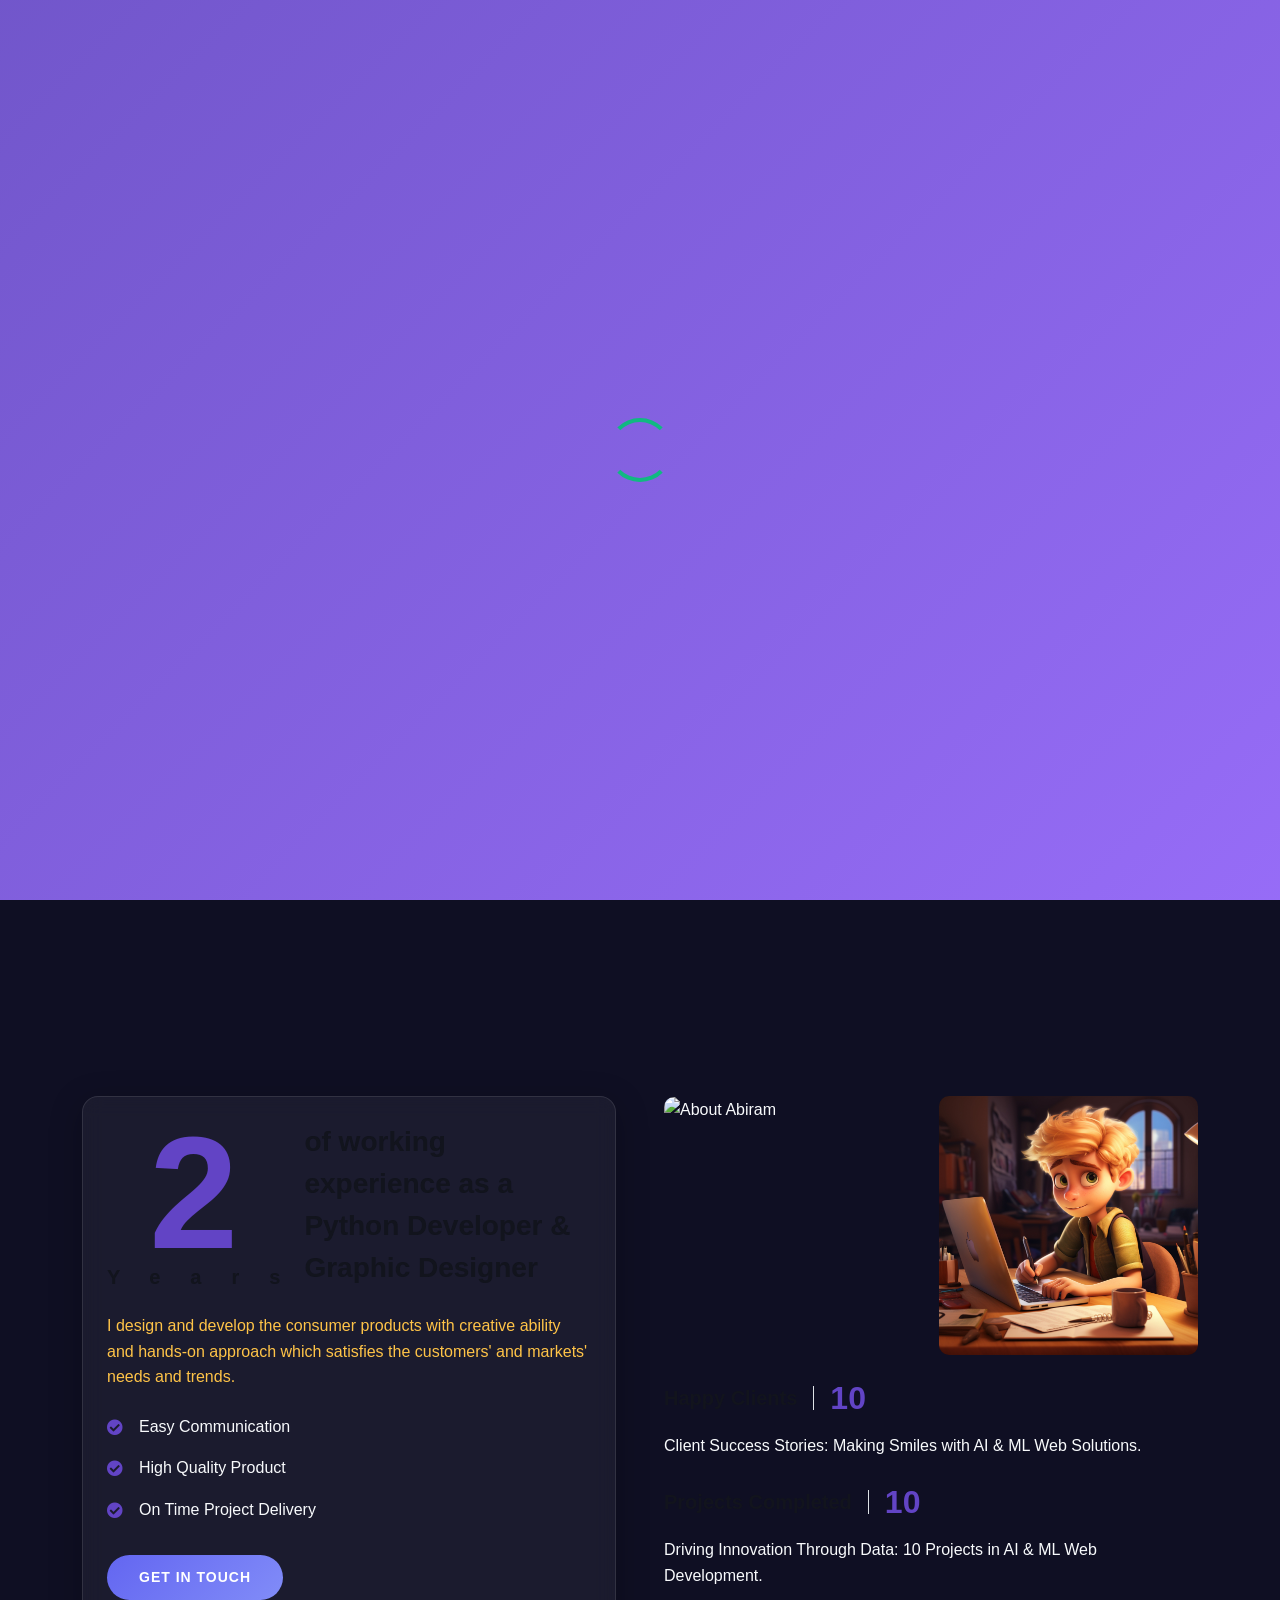
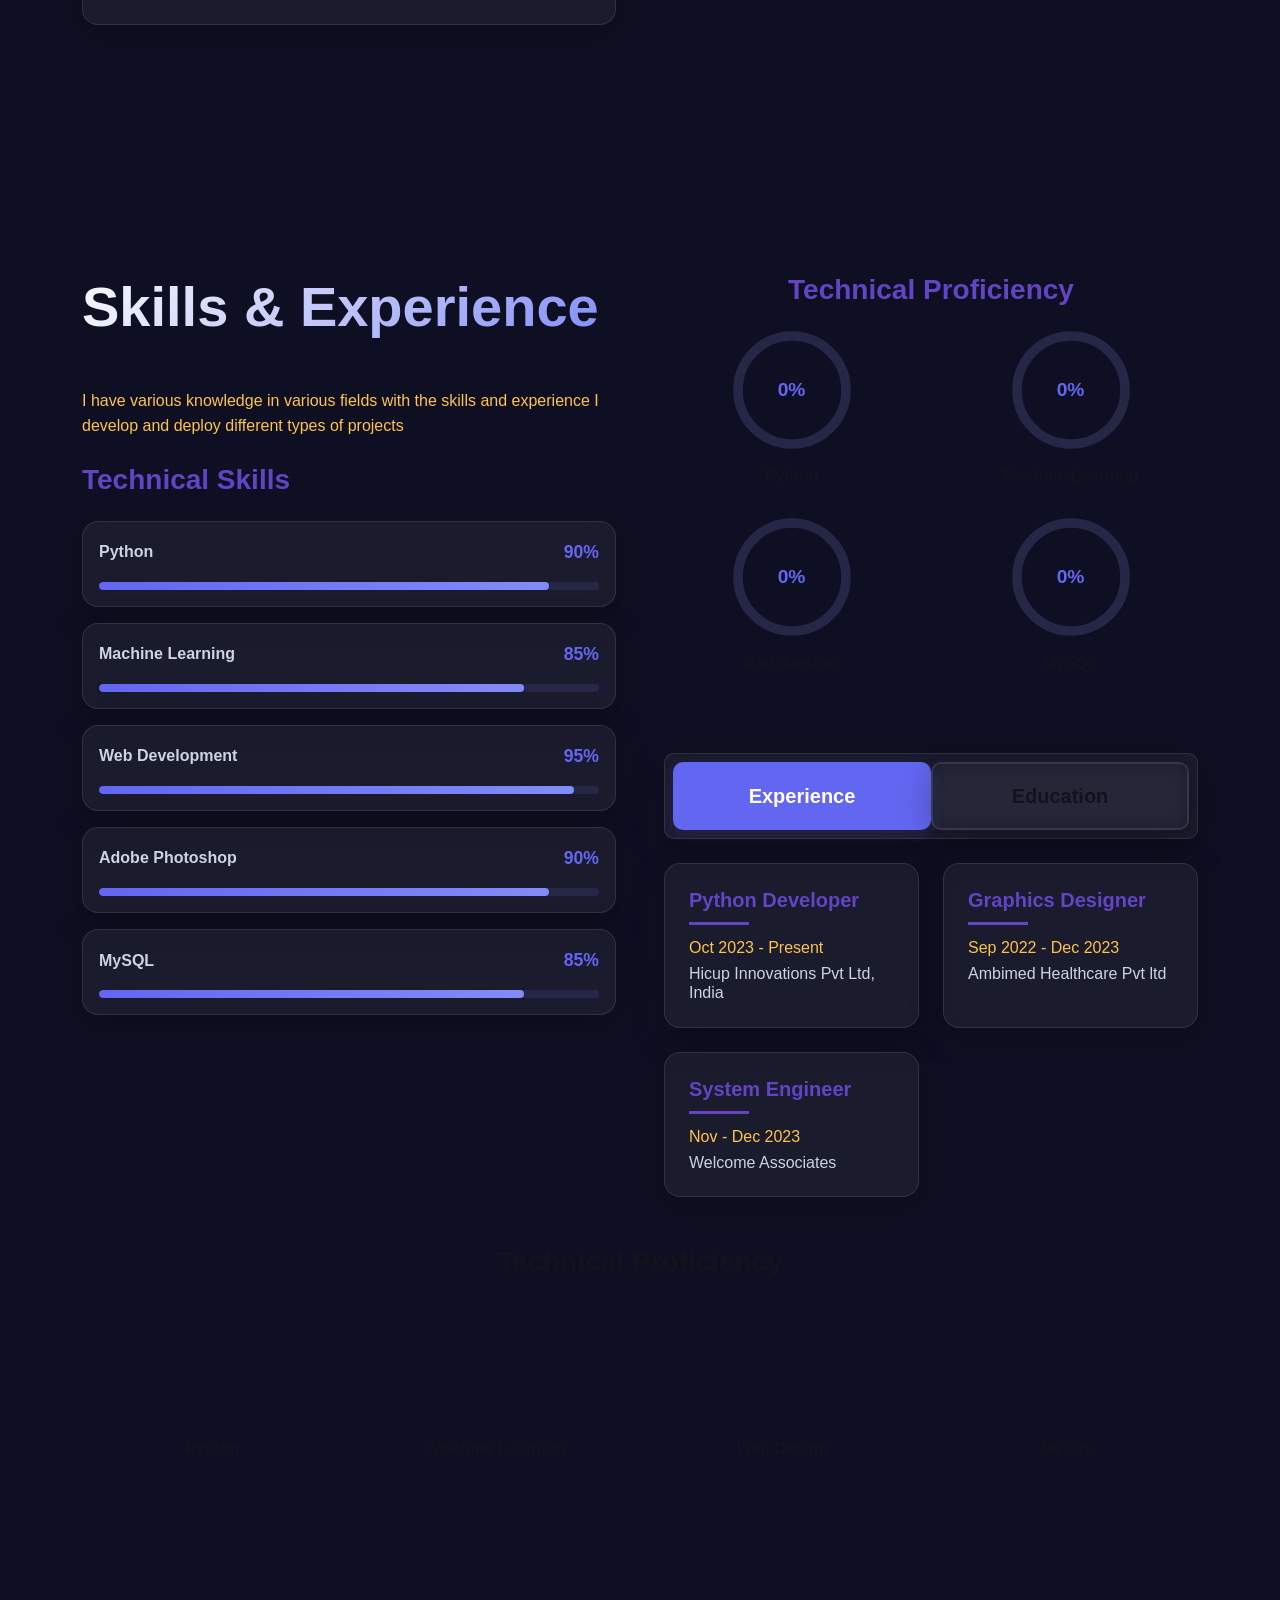
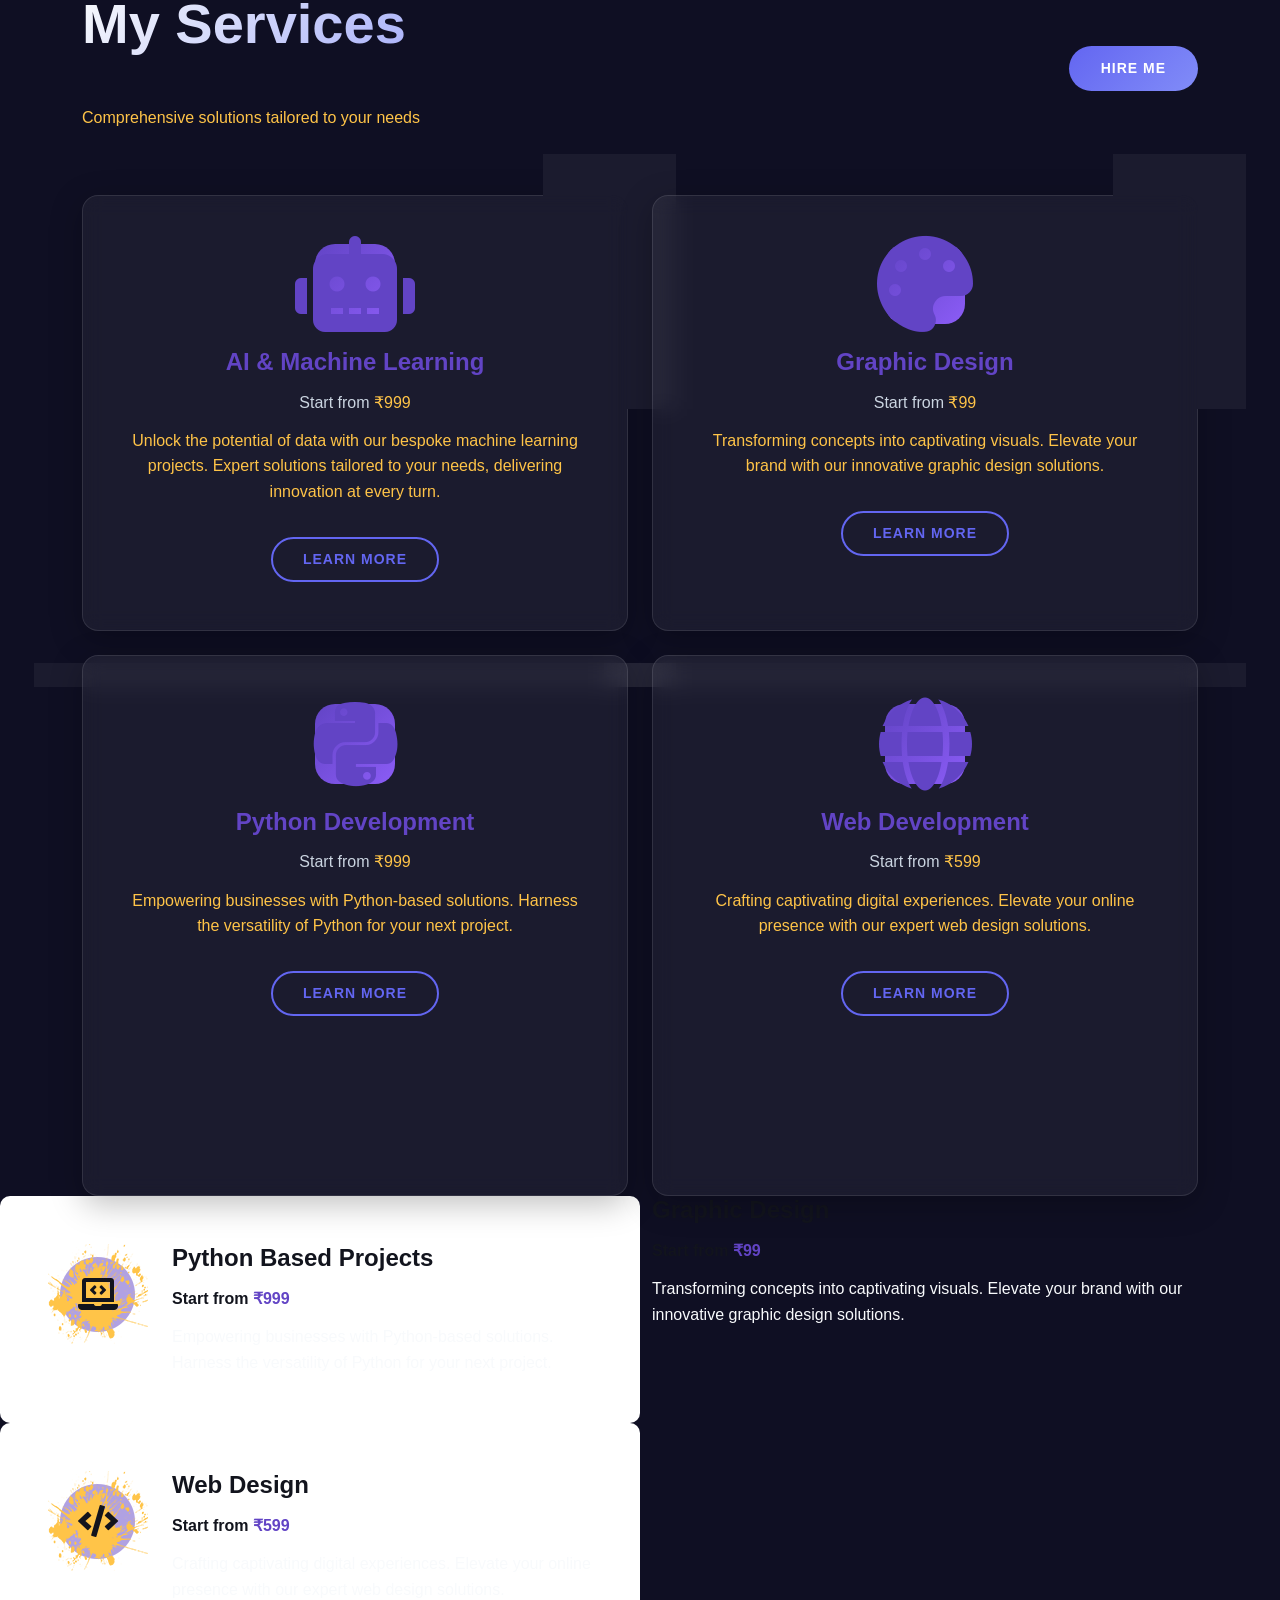
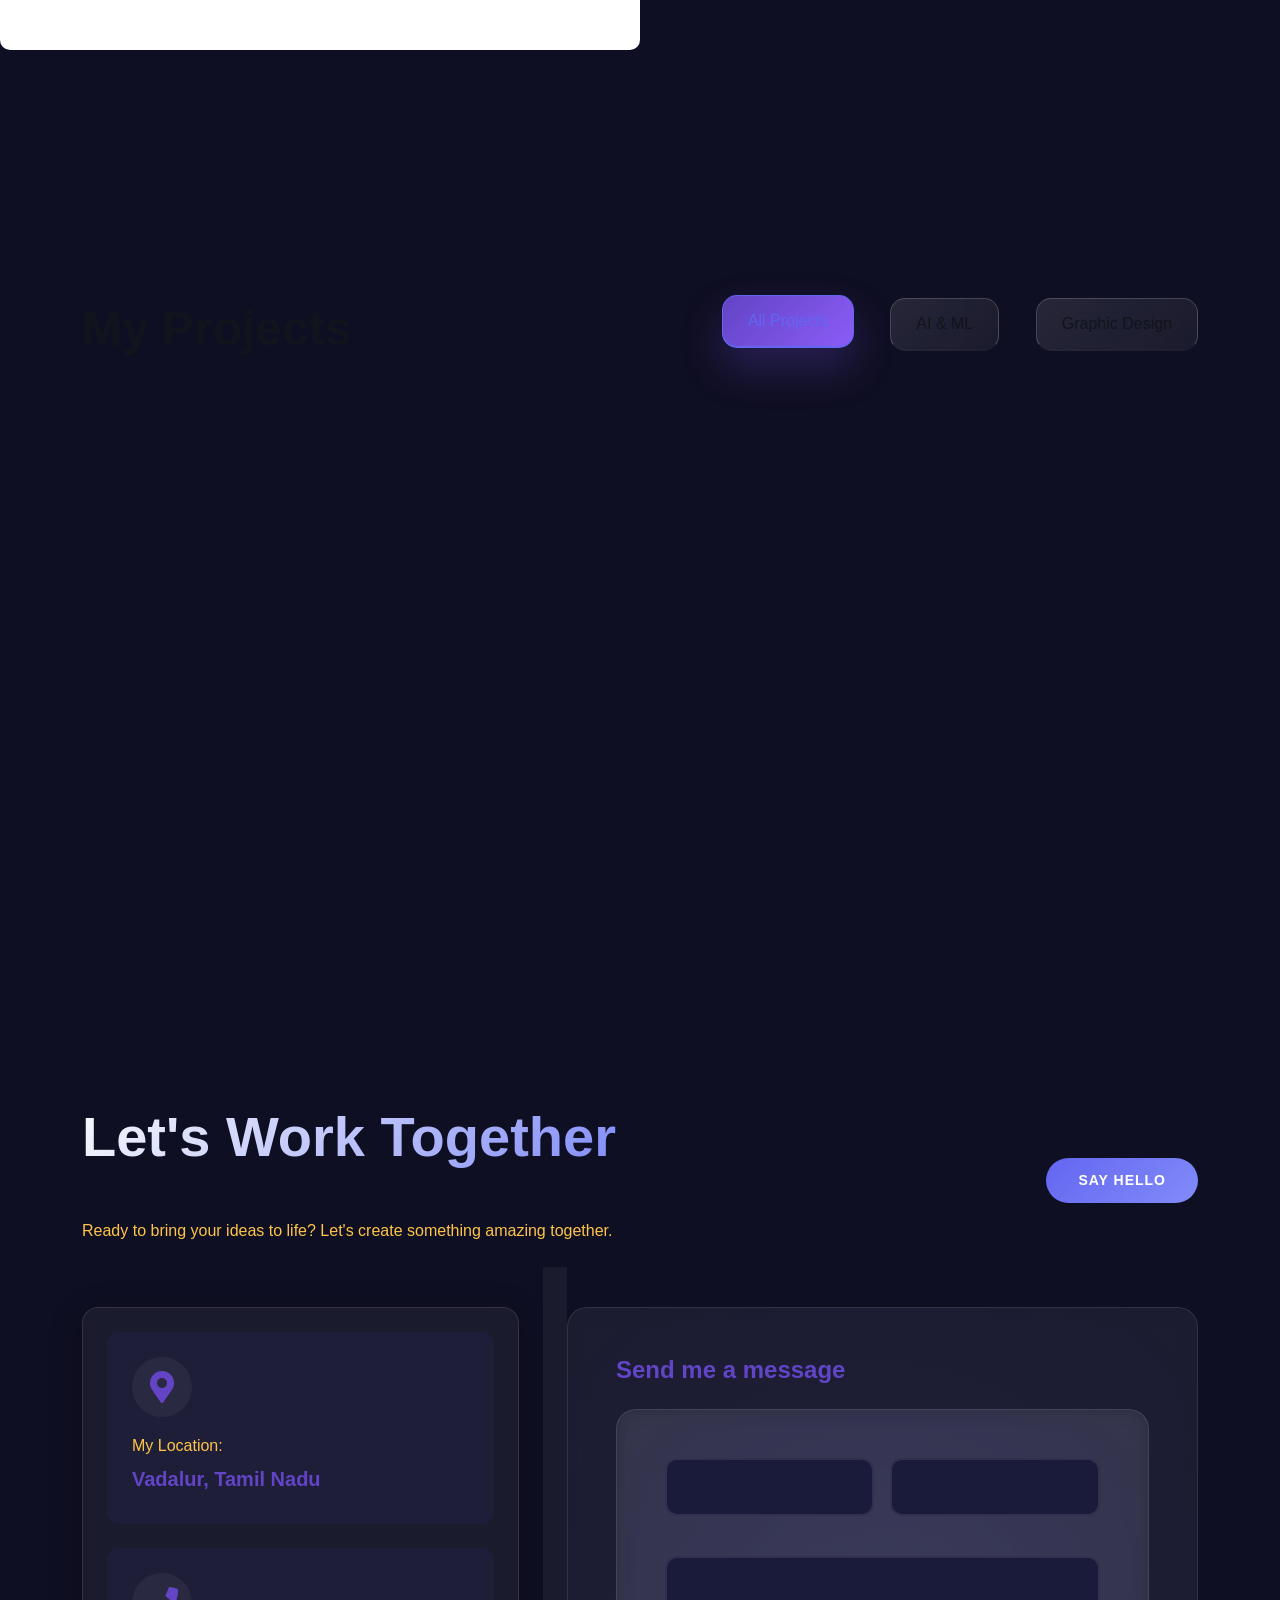
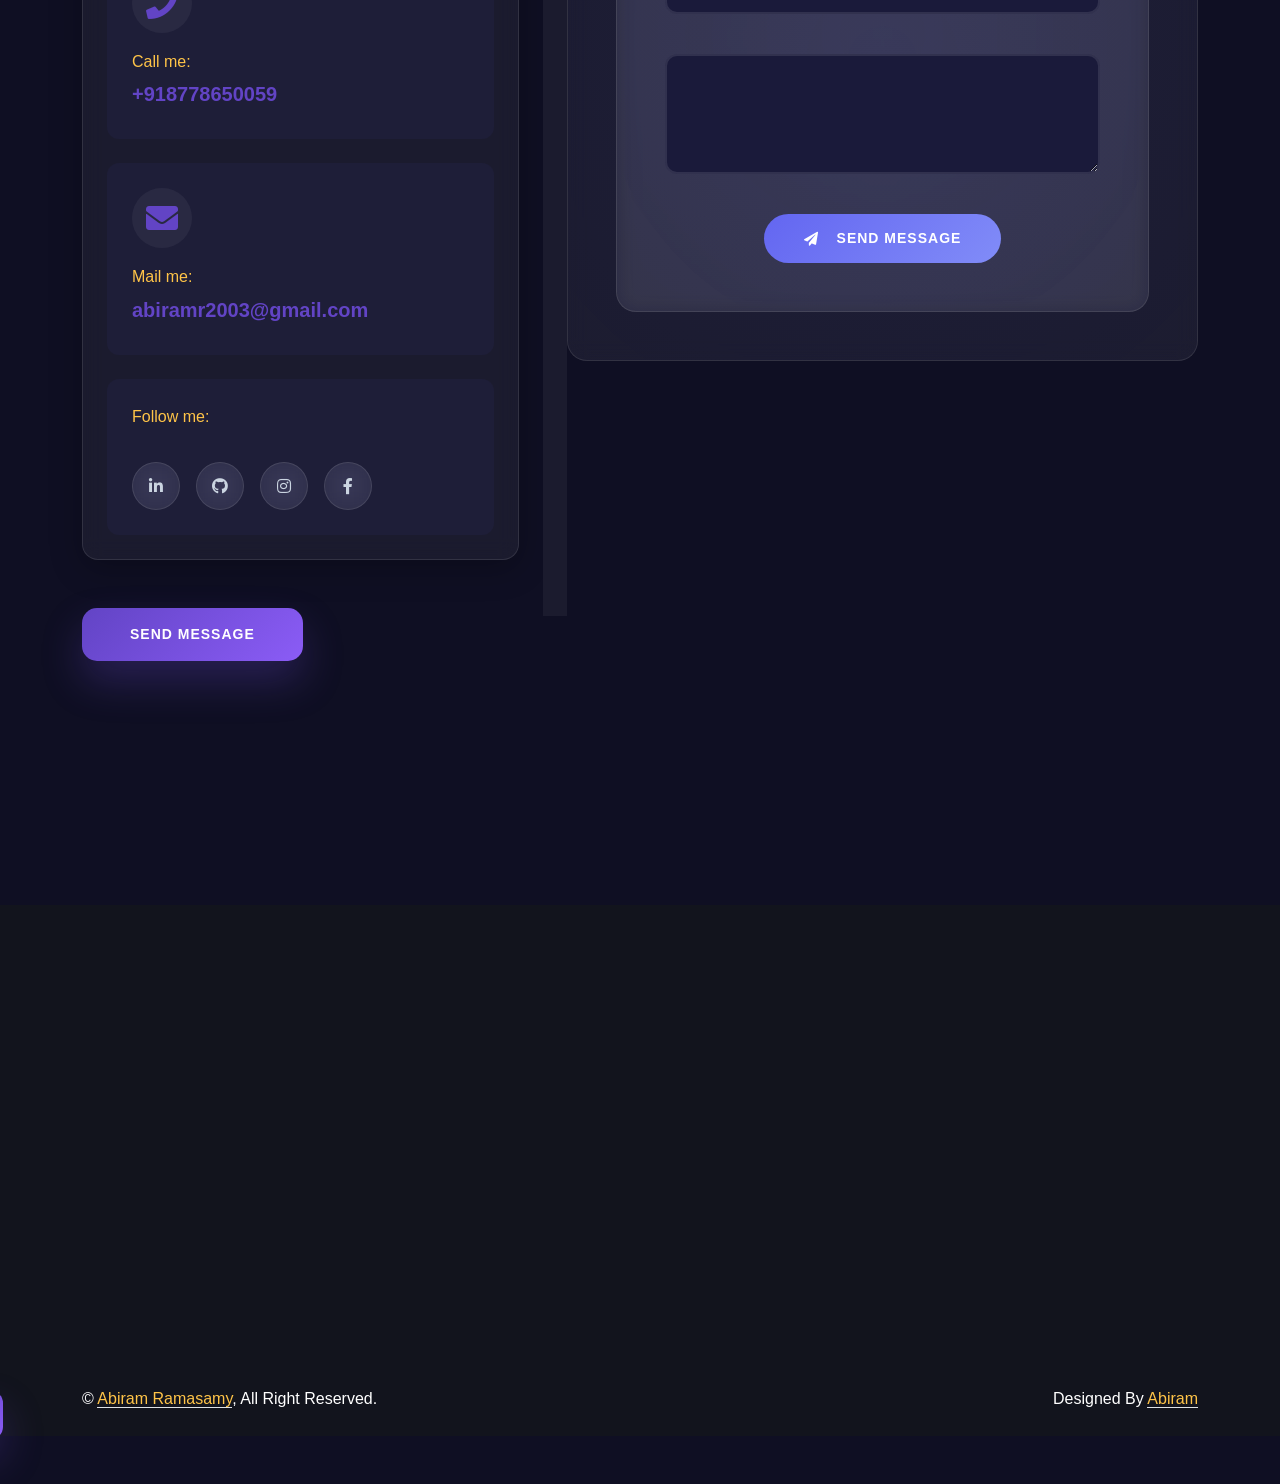
==== commit 62668ece: "Complete 3D portfolio transformation with fallback system Co-authored-by: abiram965 <87235725+abiram" ====
--- a/index.html
+++ b/index.html
@@ -773,31 +773,40 @@
                 <div class="col-lg-7 col-md-6 slide-in-right">
                     <div class="contact-form">
                         <h4 class="mb-4 text-primary">Send me a message</h4>
-                        <form id="contactForm">
-                    <div class="row g-3">
-                        <div class="col-md-6">
-                            <div class="form-floating">
-                                <input type="text" class="form-control" id="name" placeholder="Your Name">
-                                <label for="name">Your Name</label>
-                            </div>
-                        </div>
-                        <div class="col-md-6">
-                            <div class="form-floating">
-                                <input type="email" class="form-control" id="email" placeholder="Your Email">
-                                <label for="email">Your Email</label>
-                            </div>
-                        </div>
-                        <div class="col-12">
-                            <div class="form-floating">
-                                <input type="text" class="form-control" id="subject" placeholder="Subject">
-                                <label for="subject">Subject</label>
-                            </div>
-                        </div>
-                        <div class="col-12">
-                            <div class="form-floating">
-                                <textarea class="form-control" placeholder="Leave a message here" id="message" style="height: 100px"></textarea>
-                                <label for="message">Message</label>
-                            </div>
+                        <form id="contactForm">
+                            <div class="row g-3">
+                                <div class="col-md-6">
+                                    <div class="form-floating">
+                                        <input type="text" class="form-control" id="name" name="name" placeholder="Your Name" required>
+                                        <label for="name">Your Name</label>
+                                    </div>
+                                </div>
+                                <div class="col-md-6">
+                                    <div class="form-floating">
+                                        <input type="email" class="form-control" id="email" name="email" placeholder="Your Email" required>
+                                        <label for="email">Your Email</label>
+                                    </div>
+                                </div>
+                                <div class="col-12">
+                                    <div class="form-floating">
+                                        <input type="text" class="form-control" id="subject" name="subject" placeholder="Subject" required>
+                                        <label for="subject">Subject</label>
+                                    </div>
+                                </div>
+                                <div class="col-12">
+                                    <div class="form-floating">
+                                        <textarea class="form-control" placeholder="Leave a message here" id="message" name="message" style="height: 120px" required></textarea>
+                                        <label for="message">Message</label>
+                                    </div>
+                                </div>
+                                <div class="col-12 text-center">
+                                    <button class="btn btn-submit" type="submit">
+                                        <i class="fas fa-paper-plane me-2"></i>Send Message
+                                    </button>
+                                </div>
+                            </div>
+                        </form>
+                    </div>
                         </div>
                         <div class="col-12">
                             <button class="btn btn-primary py-3 px-5" type="submit">Send Message</button>
@@ -921,7 +930,10 @@
     <!-- Modern 3D Portfolio Scripts -->
     <script src="js/three-scene.js"></script>
     <script src="js/animations.js"></script>
-    <script src="js/modern.js"></script>
+    <script src="js/modern.js"></script>
+    
+    <!-- Fallback System for Offline/Blocked CDNs -->
+    <script src="js/fallback.js"></script>
 </body>
 
 </html>
